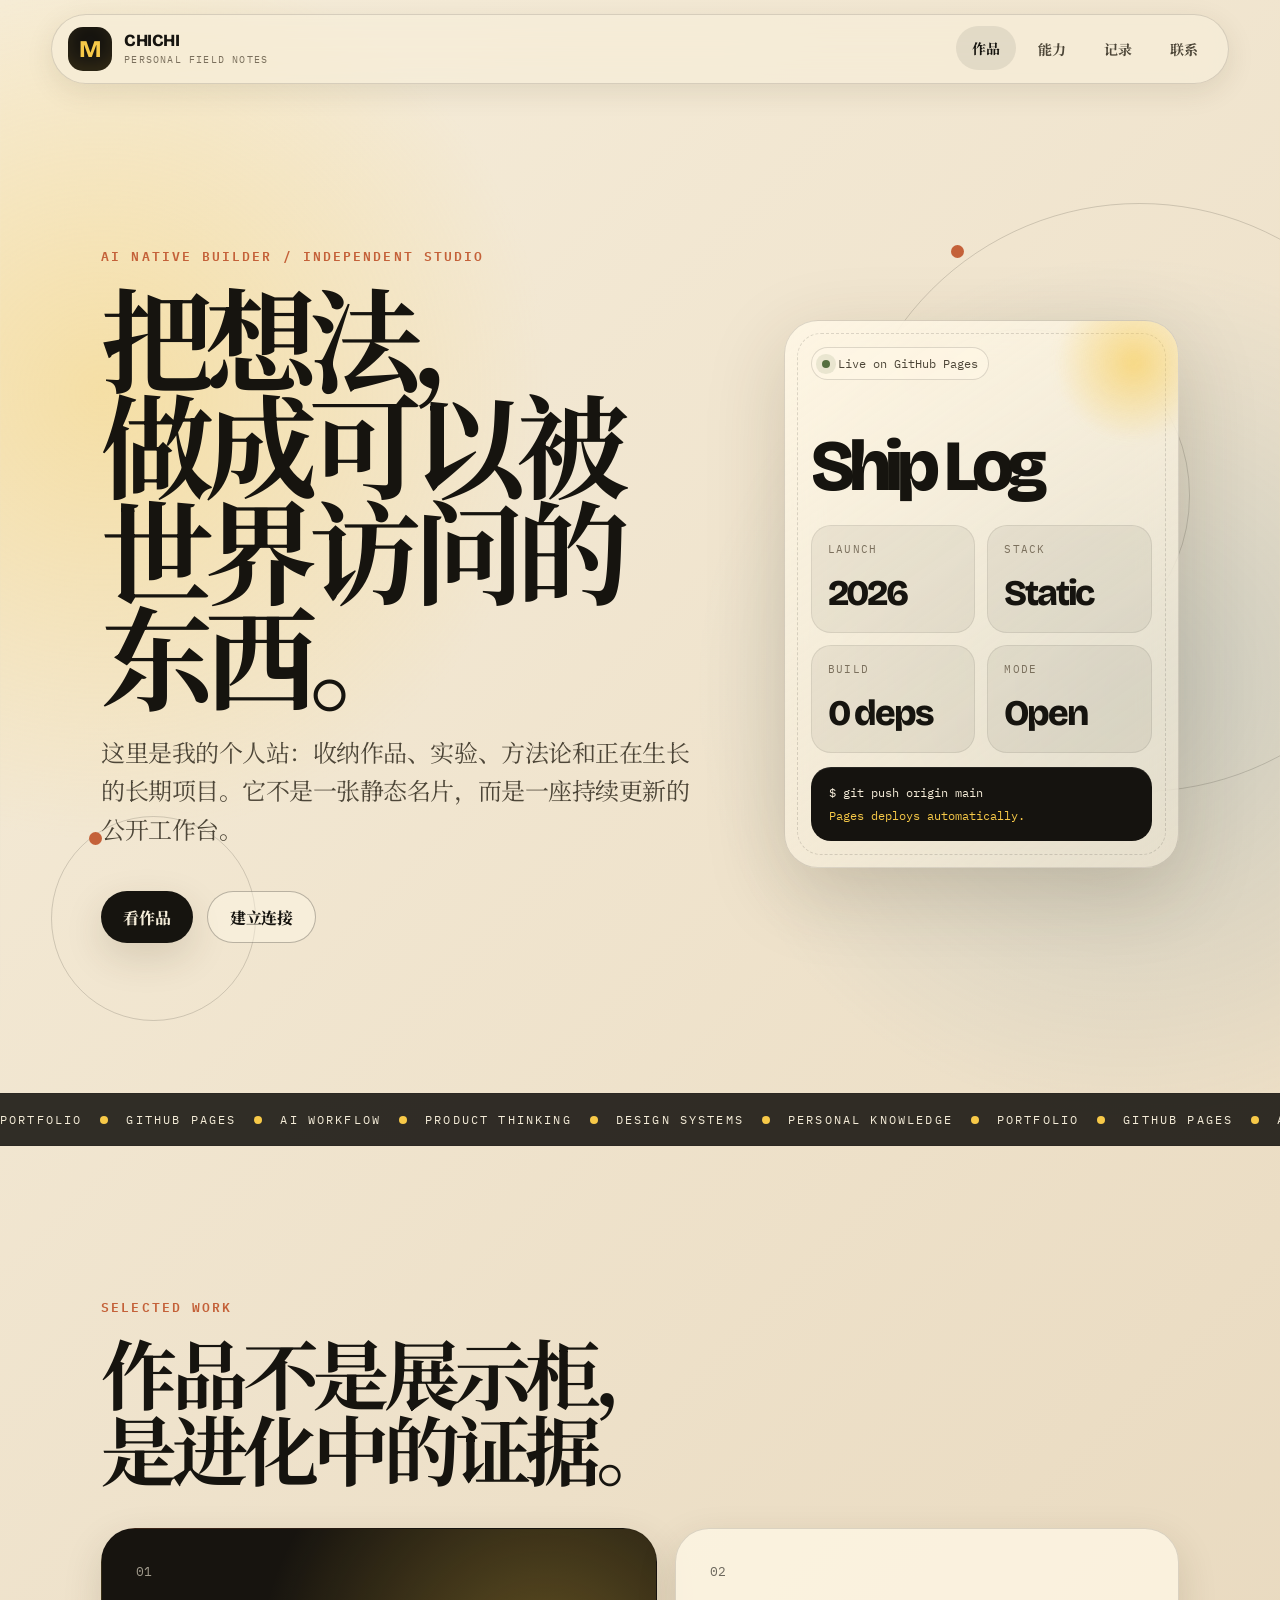
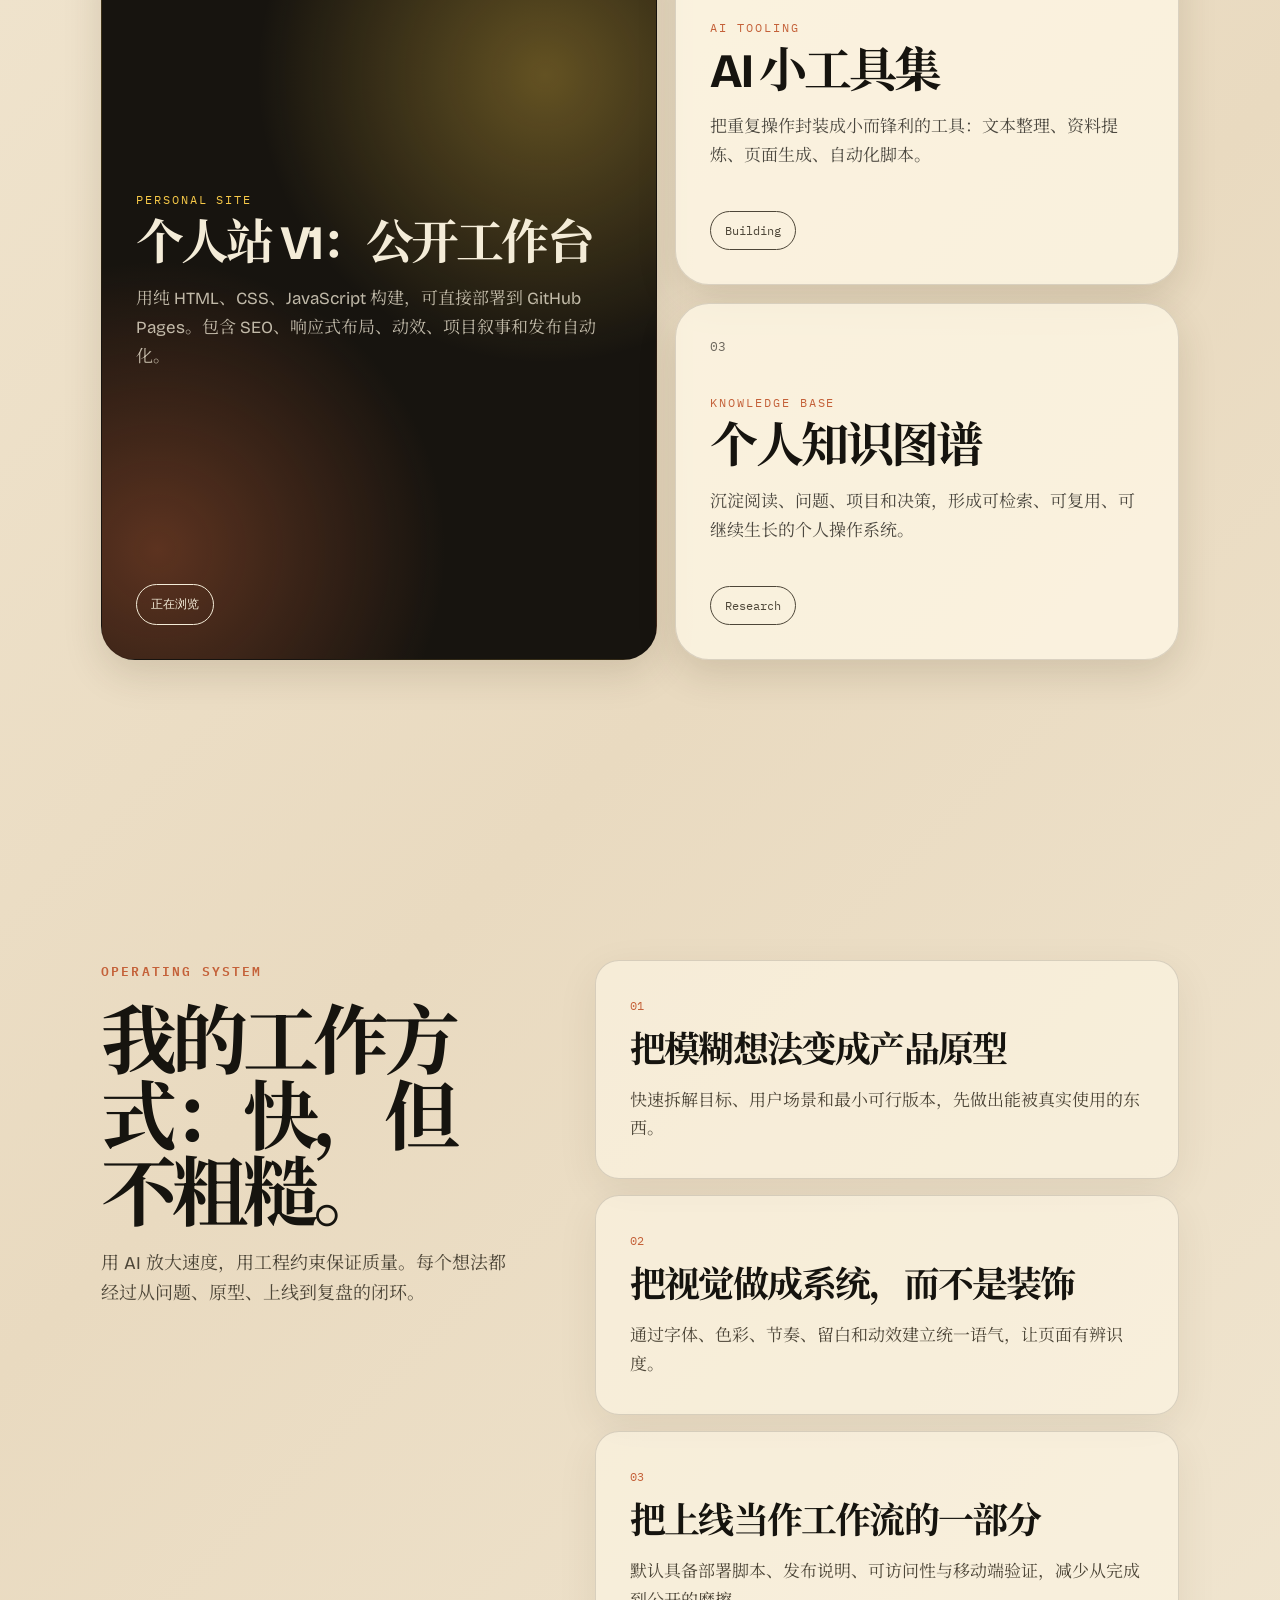
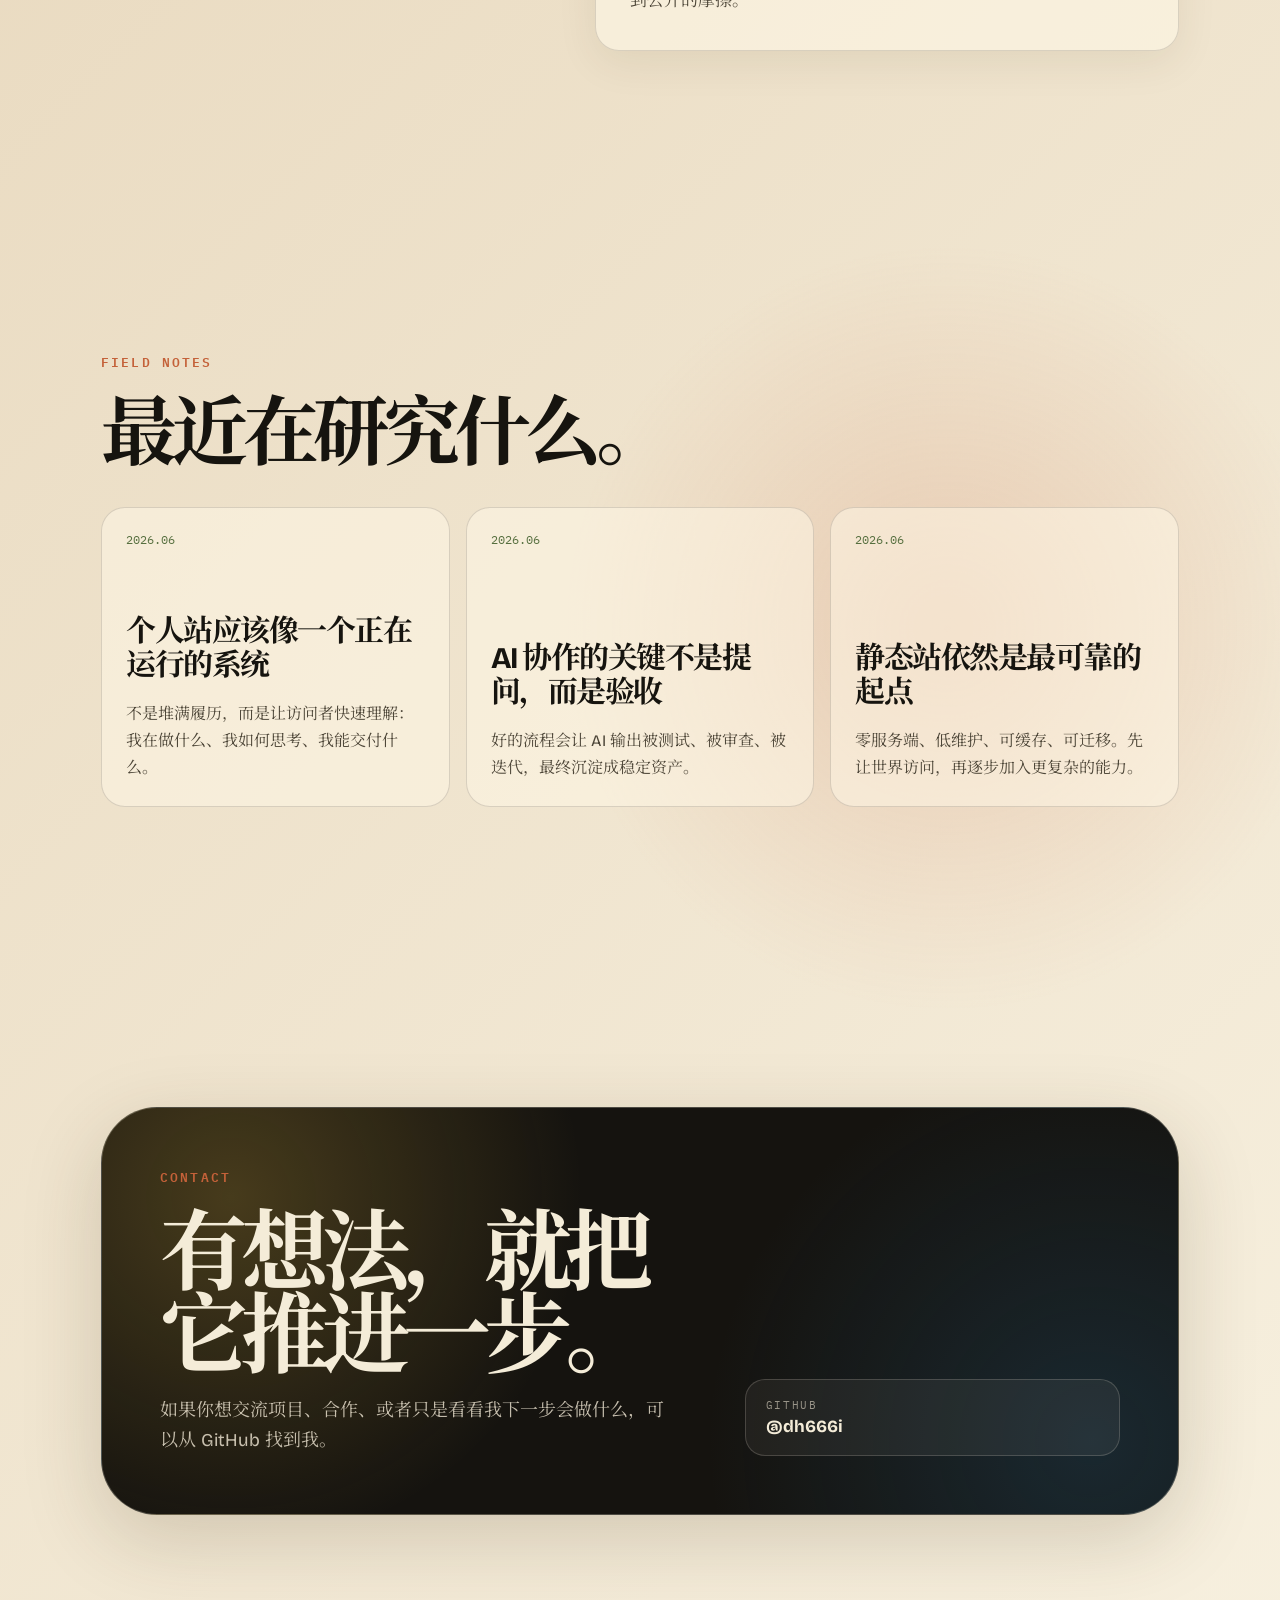
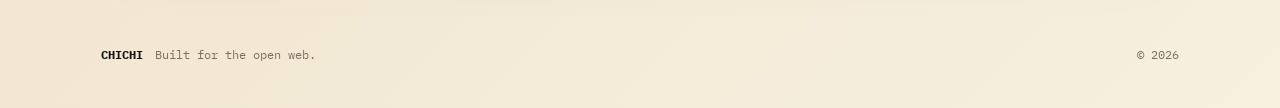
==== index.html @ fa1481f7 "Launch CHICHI personal site" ====
﻿<!DOCTYPE html>
<html lang="zh-CN">
<head>
    <meta charset="UTF-8">
    <meta name="viewport" content="width=device-width, initial-scale=1.0">
    <meta name="description" content="CHICHI 的个人站，记录作品、实验、思考与正在生长的长期项目。">
    <meta name="theme-color" content="#f4ecd8">
    <meta property="og:type" content="website">
    <meta property="og:title" content="CHICHI | 个人站">
    <meta property="og:description" content="CHICHI 的公开工作台：作品、实验、方法论和长期项目。">
    <meta property="og:locale" content="zh_CN">
    <meta name="twitter:card" content="summary_large_image">
    <title>CHICHI | 个人站</title>
    <link rel="preconnect" href="https://fonts.googleapis.com">
    <link rel="preconnect" href="https://fonts.gstatic.com" crossorigin>
    <link href="https://fonts.googleapis.com/css2?family=Bricolage+Grotesque:wght@400;500;600;700;800&family=IBM+Plex+Mono:wght@400;500;600&family=Noto+Serif+SC:wght@500;600;700;900&display=swap" rel="stylesheet">
    <link rel="icon" href="data:image/svg+xml,%3Csvg xmlns='http://www.w3.org/2000/svg' viewBox='0 0 64 64'%3E%3Crect width='64' height='64' rx='16' fill='%2313130f'/%3E%3Cpath d='M14 42V18h9l9 16 9-16h9v24h-8V29L35 42h-6l-7-13v13z' fill='%23f7c948'/%3E%3C/svg%3E">
    <link rel="stylesheet" href="styles.css">
</head>
<body>
    <a class="skip-link" href="#main">跳到主要内容</a>
    <div class="site-grain" aria-hidden="true"></div>
    <div class="cursor-spotlight" aria-hidden="true"></div>

    <header class="site-header" data-header>
        <nav class="nav-shell" aria-label="主导航">
            <a class="brand" href="#top" aria-label="回到首页">
                <span class="brand-mark">M</span>
                <span class="brand-copy">
                    <span data-site-name>CHICHI</span>
                    <small>Personal Field Notes</small>
                </span>
            </a>
            <button class="menu-toggle" type="button" aria-expanded="false" aria-controls="site-menu">
                <span>菜单</span>
                <i aria-hidden="true"></i>
            </button>
            <div class="nav-links" id="site-menu">
                <a href="#work">作品</a>
                <a href="#system">能力</a>
                <a href="#notes">记录</a>
                <a href="#contact">联系</a>
            </div>
        </nav>
        <div class="scroll-meter" aria-hidden="true"><span data-scroll-meter></span></div>
    </header>

    <main id="main">
        <section class="hero" id="top" aria-labelledby="hero-title">
            <div class="hero-art" aria-hidden="true">
                <span class="orbit orbit-one"></span>
                <span class="orbit orbit-two"></span>
                <span class="orbit orbit-three"></span>
            </div>
            <div class="hero-layout section-pad">
                <div class="hero-copy">
                    <p class="eyebrow reveal">AI Native Builder / Independent Studio</p>
                    <h1 id="hero-title" class="hero-title reveal">
                        把想法，<br>
                        做成可以被世界访问的东西。
                    </h1>
                    <p class="hero-lead reveal">
                        这里是我的个人站：收纳作品、实验、方法论和正在生长的长期项目。它不是一张静态名片，而是一座持续更新的公开工作台。
                    </p>
                    <div class="hero-actions reveal" aria-label="主要操作">
                        <a class="button primary" href="#work">看作品</a>
                        <a class="button ghost" href="#contact">建立连接</a>
                    </div>
                </div>

                <aside class="hero-panel reveal" data-tilt aria-label="站点状态">
                    <div class="panel-topline">
                        <span class="live-dot"></span>
                        <span>Live on GitHub Pages</span>
                    </div>
                    <div class="panel-title">Ship Log</div>
                    <dl class="metric-grid">
                        <div>
                            <dt>Launch</dt>
                            <dd><span data-count="2026">0</span></dd>
                        </div>
                        <div>
                            <dt>Stack</dt>
                            <dd>Static</dd>
                        </div>
                        <div>
                            <dt>Build</dt>
                            <dd><span data-count="0">0</span> deps</dd>
                        </div>
                        <div>
                            <dt>Mode</dt>
                            <dd>Open</dd>
                        </div>
                    </dl>
                    <div class="terminal-card" aria-label="部署命令示例">
                        <span>$ git push origin main</span>
                        <span class="terminal-output">Pages deploys automatically.</span>
                    </div>
                </aside>
            </div>
        </section>

        <section class="ticker" aria-label="站点关键词">
            <div class="ticker-track">
                <span>Portfolio</span><span>GitHub Pages</span><span>AI Workflow</span><span>Product Thinking</span><span>Design Systems</span><span>Personal Knowledge</span>
                <span aria-hidden="true">Portfolio</span><span aria-hidden="true">GitHub Pages</span><span aria-hidden="true">AI Workflow</span><span aria-hidden="true">Product Thinking</span><span aria-hidden="true">Design Systems</span><span aria-hidden="true">Personal Knowledge</span>
            </div>
        </section>

        <section class="section-pad work-section" id="work" aria-labelledby="work-title">
            <div class="section-heading reveal">
                <p class="eyebrow">Selected Work</p>
                <h2 id="work-title">作品不是展示柜，是进化中的证据。</h2>
            </div>
            <div class="work-grid">
                <article class="work-card featured reveal" data-spotlight data-tilt>
                    <div class="work-index">01</div>
                    <div>
                        <p class="work-kicker">Personal Site</p>
                        <h3>个人站 V1：公开工作台</h3>
                        <p>用纯 HTML、CSS、JavaScript 构建，可直接部署到 GitHub Pages。包含 SEO、响应式布局、动效、项目叙事和发布自动化。</p>
                    </div>
                    <a class="work-link" href="#top" aria-label="查看个人站 V1">正在浏览</a>
                </article>

                <article class="work-card reveal" data-spotlight data-tilt>
                    <div class="work-index">02</div>
                    <div>
                        <p class="work-kicker">AI Tooling</p>
                        <h3>AI 小工具集</h3>
                        <p>把重复操作封装成小而锋利的工具：文本整理、资料提炼、页面生成、自动化脚本。</p>
                    </div>
                    <span class="pill">Building</span>
                </article>

                <article class="work-card reveal" data-spotlight data-tilt>
                    <div class="work-index">03</div>
                    <div>
                        <p class="work-kicker">Knowledge Base</p>
                        <h3>个人知识图谱</h3>
                        <p>沉淀阅读、问题、项目和决策，形成可检索、可复用、可继续生长的个人操作系统。</p>
                    </div>
                    <span class="pill">Research</span>
                </article>
            </div>
        </section>

        <section class="section-pad system-section" id="system" aria-labelledby="system-title">
            <div class="system-layout">
                <div class="section-heading sticky-heading reveal">
                    <p class="eyebrow">Operating System</p>
                    <h2 id="system-title">我的工作方式：快，但不粗糙。</h2>
                    <p>用 AI 放大速度，用工程约束保证质量。每个想法都经过从问题、原型、上线到复盘的闭环。</p>
                </div>
                <div class="capability-list">
                    <article class="capability reveal">
                        <span>01</span>
                        <h3>把模糊想法变成产品原型</h3>
                        <p>快速拆解目标、用户场景和最小可行版本，先做出能被真实使用的东西。</p>
                    </article>
                    <article class="capability reveal">
                        <span>02</span>
                        <h3>把视觉做成系统，而不是装饰</h3>
                        <p>通过字体、色彩、节奏、留白和动效建立统一语气，让页面有辨识度。</p>
                    </article>
                    <article class="capability reveal">
                        <span>03</span>
                        <h3>把上线当作工作流的一部分</h3>
                        <p>默认具备部署脚本、发布说明、可访问性与移动端验证，减少从完成到公开的摩擦。</p>
                    </article>
                </div>
            </div>
        </section>

        <section class="section-pad notes-section" id="notes" aria-labelledby="notes-title">
            <div class="section-heading reveal">
                <p class="eyebrow">Field Notes</p>
                <h2 id="notes-title">最近在研究什么。</h2>
            </div>
            <div class="notes-grid">
                <article class="note reveal">
                    <time datetime="2026-06">2026.06</time>
                    <h3>个人站应该像一个正在运行的系统</h3>
                    <p>不是堆满履历，而是让访问者快速理解：我在做什么、我如何思考、我能交付什么。</p>
                </article>
                <article class="note reveal">
                    <time datetime="2026-06">2026.06</time>
                    <h3>AI 协作的关键不是提问，而是验收</h3>
                    <p>好的流程会让 AI 输出被测试、被审查、被迭代，最终沉淀成稳定资产。</p>
                </article>
                <article class="note reveal">
                    <time datetime="2026-06">2026.06</time>
                    <h3>静态站依然是最可靠的起点</h3>
                    <p>零服务端、低维护、可缓存、可迁移。先让世界访问，再逐步加入更复杂的能力。</p>
                </article>
            </div>
        </section>

        <section class="section-pad contact-section" id="contact" aria-labelledby="contact-title">
            <div class="contact-card reveal" data-spotlight>
                <div>
                    <p class="eyebrow">Contact</p>
                    <h2 id="contact-title">有想法，就把它推进一步。</h2>
                    <p>如果你想交流项目、合作、或者只是看看我下一步会做什么，可以从 GitHub 找到我。</p>
                </div>
                <div class="contact-actions">
                    <a class="contact-link" data-github-link href="https://github.com/dh666i" target="_blank" rel="noreferrer">
                        <span>GitHub</span>
                        <strong data-github-text>@dh666i</strong>
                    </a>
                </div>
            </div>
        </section>
    </main>

    <footer class="site-footer">
        <div>
            <strong data-site-name>CHICHI</strong>
            <span>Built for the open web.</span>
        </div>
        <span>© <span data-year>2026</span></span>
    </footer>

    <script type="application/ld+json">
    {
        "@context": "https://schema.org",
        "@type": "Person",
        "name": "CHICHI",
        "url": "https://dh666i.github.io/",
        "sameAs": ["https://github.com/dh666i"]
    }
    </script>
    <script src="script.js"></script>
</body>
</html>
---- styles.css ----
﻿:root {
    --ink: #16140f;
    --ink-soft: #4d4638;
    --ink-muted: #7b705d;
    --paper: #f4ecd8;
    --paper-deep: #e6d5b4;
    --paper-card: rgba(255, 248, 231, 0.74);
    --line: rgba(22, 20, 15, 0.14);
    --line-strong: rgba(22, 20, 15, 0.28);
    --sun: #f7c948;
    --clay: #c46139;
    --moss: #566f3f;
    --blue: #255f85;
    --shadow: 0 24px 80px rgba(62, 45, 18, 0.18);
    --shadow-tight: 0 14px 38px rgba(62, 45, 18, 0.15);
    --radius-xl: 34px;
    --radius-lg: 24px;
    --radius-md: 16px;
    --max: 1180px;
    --pad: clamp(20px, 4vw, 56px);
    --font-display: 'Bricolage Grotesque', 'Noto Serif SC', serif;
    --font-serif: 'Noto Serif SC', serif;
    --font-mono: 'IBM Plex Mono', monospace;
    --ease: cubic-bezier(0.16, 1, 0.3, 1);
}

* {
    box-sizing: border-box;
}

html {
    scroll-behavior: smooth;
    background: var(--paper);
}

body {
    margin: 0;
    min-height: 100vh;
    font-family: var(--font-display);
    color: var(--ink);
    background:
        radial-gradient(circle at 8% 8%, rgba(247, 201, 72, 0.34), transparent 28rem),
        radial-gradient(circle at 88% 14%, rgba(37, 95, 133, 0.18), transparent 27rem),
        radial-gradient(circle at 74% 78%, rgba(196, 97, 57, 0.20), transparent 24rem),
        linear-gradient(135deg, #f6edda 0%, #e9dac0 48%, #f7f0df 100%);
    overflow-x: hidden;
}

body.menu-open {
    overflow: hidden;
}

body::before {
    content: '';
    position: fixed;
    inset: 0;
    z-index: -3;
    background-image:
        linear-gradient(rgba(22, 20, 15, 0.045) 1px, transparent 1px),
        linear-gradient(90deg, rgba(22, 20, 15, 0.045) 1px, transparent 1px);
    background-size: 46px 46px;
    mask-image: linear-gradient(to bottom, black, transparent 82%);
}

body::after {
    content: '';
    position: fixed;
    width: 58vmax;
    height: 58vmax;
    right: -24vmax;
    top: 12vh;
    z-index: -2;
    border-radius: 999px;
    background: conic-gradient(from 180deg, rgba(247, 201, 72, 0.46), rgba(196, 97, 57, 0.28), rgba(37, 95, 133, 0.20), rgba(86, 111, 63, 0.30), rgba(247, 201, 72, 0.46));
    filter: blur(44px);
    opacity: 0.48;
    animation: drift 18s ease-in-out infinite alternate;
}

@keyframes drift {
    from { transform: translate3d(0, 0, 0) rotate(0deg) scale(1); }
    to { transform: translate3d(-6vw, 5vh, 0) rotate(18deg) scale(1.08); }
}

::selection {
    color: var(--ink);
    background: var(--sun);
}

a {
    color: inherit;
}

button,
a {
    -webkit-tap-highlight-color: transparent;
}

button {
    font: inherit;
}

.skip-link {
    position: fixed;
    left: 16px;
    top: 12px;
    z-index: 999;
    padding: 10px 14px;
    border-radius: 999px;
    background: var(--ink);
    color: var(--paper);
    transform: translateY(-150%);
    transition: transform 0.2s var(--ease);
}

.skip-link:focus {
    transform: translateY(0);
}

.site-grain {
    position: fixed;
    inset: 0;
    z-index: -1;
    pointer-events: none;
    opacity: 0.16;
    mix-blend-mode: multiply;
    background-image: url("data:image/svg+xml,%3Csvg viewBox='0 0 220 220' xmlns='http://www.w3.org/2000/svg'%3E%3Cfilter id='n'%3E%3CfeTurbulence type='fractalNoise' baseFrequency='.82' numOctaves='4' stitchTiles='stitch'/%3E%3C/filter%3E%3Crect width='220' height='220' filter='url(%23n)' opacity='.62'/%3E%3C/svg%3E");
}

.cursor-spotlight {
    position: fixed;
    left: 0;
    top: 0;
    width: 380px;
    height: 380px;
    border-radius: 50%;
    pointer-events: none;
    z-index: 20;
    opacity: 0;
    background: radial-gradient(circle, rgba(247, 201, 72, 0.20), transparent 66%);
    transform: translate(-50%, -50%);
    transition: opacity 0.3s var(--ease);
    mix-blend-mode: multiply;
}

.site-header {
    position: sticky;
    top: 0;
    z-index: 50;
    padding: 14px var(--pad) 0;
}

.nav-shell {
    width: min(var(--max), 100%);
    margin: 0 auto;
    min-height: 70px;
    padding: 12px 14px 12px 16px;
    display: flex;
    align-items: center;
    justify-content: space-between;
    gap: 20px;
    border: 1px solid var(--line);
    border-radius: 999px;
    background: rgba(246, 237, 218, 0.72);
    box-shadow: 0 8px 28px rgba(62, 45, 18, 0.10);
    backdrop-filter: blur(18px) saturate(1.2);
}

.brand {
    display: inline-flex;
    align-items: center;
    gap: 12px;
    text-decoration: none;
    min-width: 0;
}

.brand-mark {
    width: 44px;
    height: 44px;
    display: grid;
    place-items: center;
    flex: 0 0 auto;
    border-radius: 15px;
    background: var(--ink);
    color: var(--sun);
    font-weight: 800;
    font-size: 24px;
    box-shadow: inset 0 -8px 18px rgba(247, 201, 72, 0.12);
}

.brand-copy {
    display: grid;
    line-height: 1.05;
}

.brand-copy span {
    font-size: 17px;
    font-weight: 800;
    letter-spacing: -0.03em;
}

.brand-copy small {
    margin-top: 5px;
    font-family: var(--font-mono);
    font-size: 10px;
    text-transform: uppercase;
    letter-spacing: 0.12em;
    color: var(--ink-muted);
}

.nav-links {
    display: flex;
    align-items: center;
    gap: 6px;
}

.nav-links a {
    position: relative;
    padding: 12px 16px;
    border-radius: 999px;
    text-decoration: none;
    font-size: 14px;
    font-weight: 700;
    color: var(--ink-soft);
    transition: color 0.25s var(--ease), background 0.25s var(--ease), transform 0.25s var(--ease);
}

.nav-links a:hover,
.nav-links a.active {
    color: var(--ink);
    background: rgba(22, 20, 15, 0.08);
    transform: translateY(-1px);
}

.menu-toggle {
    display: none;
    align-items: center;
    gap: 10px;
    border: 1px solid var(--line);
    border-radius: 999px;
    padding: 11px 14px;
    color: var(--ink);
    background: rgba(255, 248, 231, 0.70);
    cursor: pointer;
}

.menu-toggle i {
    position: relative;
    width: 18px;
    height: 2px;
    display: block;
    background: currentColor;
    transition: background 0.2s var(--ease);
}

.menu-toggle i::before,
.menu-toggle i::after {
    content: '';
    position: absolute;
    left: 0;
    width: 18px;
    height: 2px;
    background: currentColor;
    transition: transform 0.25s var(--ease);
}

.menu-toggle i::before {
    transform: translateY(-6px);
}

.menu-toggle i::after {
    transform: translateY(6px);
}

.menu-toggle[aria-expanded='true'] i {
    background: transparent;
}

.menu-toggle[aria-expanded='true'] i::before {
    transform: rotate(45deg);
}

.menu-toggle[aria-expanded='true'] i::after {
    transform: rotate(-45deg);
}

.scroll-meter {
    width: min(var(--max), calc(100% - 28px));
    height: 3px;
    margin: 8px auto 0;
    border-radius: 999px;
    overflow: hidden;
    background: transparent;
}

.scroll-meter span {
    display: block;
    width: 0%;
    height: 100%;
    border-radius: inherit;
    background: linear-gradient(90deg, var(--clay), var(--sun), var(--moss));
}

.section-pad {
    width: min(var(--max), 100%);
    margin: 0 auto;
    padding: clamp(82px, 12vw, 150px) var(--pad);
}

.hero {
    position: relative;
    min-height: calc(100vh - 90px);
    display: grid;
    align-items: center;
    overflow: clip;
}

.hero-layout {
    display: grid;
    grid-template-columns: minmax(0, 1.08fr) minmax(330px, 0.72fr);
    gap: clamp(36px, 7vw, 96px);
    align-items: center;
}

.hero-copy {
    max-width: 780px;
}

.eyebrow {
    margin: 0 0 16px;
    font-family: var(--font-mono);
    font-size: clamp(11px, 1.3vw, 13px);
    font-weight: 600;
    text-transform: uppercase;
    letter-spacing: 0.16em;
    color: var(--clay);
}

.hero-title {
    margin: 0;
    max-width: 850px;
    font-family: var(--font-serif);
    font-size: clamp(52px, 8.8vw, 120px);
    line-height: 0.94;
    letter-spacing: -0.08em;
    text-wrap: balance;
}

.hero-lead {
    max-width: 620px;
    margin: 28px 0 0;
    color: var(--ink-soft);
    font-size: clamp(18px, 2.3vw, 24px);
    line-height: 1.62;
    letter-spacing: -0.02em;
}

.hero-actions {
    display: flex;
    flex-wrap: wrap;
    gap: 14px;
    margin-top: 40px;
}

.button {
    display: inline-flex;
    min-height: 52px;
    align-items: center;
    justify-content: center;
    padding: 0 22px;
    border-radius: 999px;
    text-decoration: none;
    font-weight: 800;
    letter-spacing: -0.01em;
    transition: transform 0.25s var(--ease), box-shadow 0.25s var(--ease), background 0.25s var(--ease);
}

.button:hover {
    transform: translateY(-3px);
}

.button.primary {
    color: var(--paper);
    background: var(--ink);
    box-shadow: var(--shadow-tight);
}

.button.primary:hover {
    background: #2a251b;
}

.button.ghost {
    border: 1px solid var(--line-strong);
    color: var(--ink);
    background: rgba(255, 248, 231, 0.45);
}

.button.ghost:hover {
    background: rgba(255, 248, 231, 0.72);
}

.hero-panel {
    position: relative;
    padding: 26px;
    border: 1px solid var(--line);
    border-radius: var(--radius-xl);
    background: linear-gradient(145deg, rgba(255, 248, 231, 0.82), rgba(246, 237, 218, 0.48));
    box-shadow: var(--shadow);
    backdrop-filter: blur(18px) saturate(1.1);
    transform-style: preserve-3d;
    overflow: hidden;
}

.hero-panel::before {
    content: '';
    position: absolute;
    inset: 12px;
    z-index: -1;
    border-radius: calc(var(--radius-xl) - 10px);
    border: 1px dashed rgba(22, 20, 15, 0.14);
}

.hero-panel::after {
    content: '';
    position: absolute;
    width: 180px;
    height: 180px;
    right: -46px;
    top: -48px;
    border-radius: 50%;
    background: radial-gradient(circle, rgba(247, 201, 72, 0.60), transparent 62%);
    filter: blur(5px);
}

.panel-topline {
    display: inline-flex;
    align-items: center;
    gap: 8px;
    padding: 8px 10px;
    border: 1px solid var(--line);
    border-radius: 999px;
    color: var(--ink-soft);
    background: rgba(255, 248, 231, 0.64);
    font-family: var(--font-mono);
    font-size: 12px;
}

.live-dot {
    width: 8px;
    height: 8px;
    border-radius: 50%;
    background: var(--moss);
    box-shadow: 0 0 0 6px rgba(86, 111, 63, 0.12);
}

.panel-title {
    margin-top: 54px;
    font-size: clamp(42px, 6vw, 72px);
    line-height: 0.9;
    font-weight: 800;
    letter-spacing: -0.08em;
}

.metric-grid {
    display: grid;
    grid-template-columns: repeat(2, minmax(0, 1fr));
    gap: 12px;
    margin: 26px 0 0;
}

.metric-grid div {
    min-height: 108px;
    padding: 16px;
    border-radius: 20px;
    background: rgba(22, 20, 15, 0.06);
    border: 1px solid rgba(22, 20, 15, 0.08);
}

.metric-grid dt {
    font-family: var(--font-mono);
    color: var(--ink-muted);
    text-transform: uppercase;
    letter-spacing: 0.12em;
    font-size: 11px;
}

.metric-grid dd {
    margin: 16px 0 0;
    font-size: clamp(25px, 4vw, 36px);
    font-weight: 800;
    letter-spacing: -0.06em;
}

.terminal-card {
    margin-top: 14px;
    display: grid;
    gap: 8px;
    padding: 18px;
    border-radius: 20px;
    color: #f6edda;
    background: #15130f;
    box-shadow: inset 0 1px 0 rgba(255,255,255,0.08);
    font-family: var(--font-mono);
    font-size: 12px;
}

.terminal-output {
    color: #f7c948;
}

.hero-art {
    position: absolute;
    inset: 0;
    pointer-events: none;
}

.orbit {
    position: absolute;
    border: 1px solid rgba(22, 20, 15, 0.16);
    border-radius: 999px;
    animation: slow-spin 24s linear infinite;
}

.orbit::before {
    content: '';
    position: absolute;
    width: 13px;
    height: 13px;
    border-radius: 50%;
    background: var(--clay);
    left: 18%;
    top: 7%;
}

.orbit-one {
    width: 46vw;
    height: 46vw;
    right: -12vw;
    top: 12vh;
}

.orbit-two {
    width: 26vw;
    height: 26vw;
    right: 7vw;
    top: 26vh;
    animation-direction: reverse;
    animation-duration: 18s;
}

.orbit-three {
    width: 16vw;
    height: 16vw;
    left: 4vw;
    bottom: 8vh;
    animation-duration: 30s;
}

@keyframes slow-spin {
    to { transform: rotate(360deg); }
}

.ticker {
    width: 100%;
    overflow: hidden;
    border-block: 1px solid var(--line);
    background: rgba(22, 20, 15, 0.88);
    color: var(--paper);
}

.ticker-track {
    width: max-content;
    display: flex;
    align-items: center;
    gap: 18px;
    padding: 18px 0;
    animation: ticker 38s linear infinite;
}

.ticker-track span {
    display: inline-flex;
    align-items: center;
    gap: 18px;
    font-family: var(--font-mono);
    font-size: 12px;
    letter-spacing: 0.18em;
    text-transform: uppercase;
    white-space: nowrap;
}

.ticker-track span::after {
    content: '';
    width: 8px;
    height: 8px;
    border-radius: 50%;
    background: var(--sun);
}

@keyframes ticker {
    to { transform: translateX(-50%); }
}

.section-heading {
    max-width: 760px;
    margin-bottom: 42px;
}

.section-heading h2 {
    margin: 0;
    font-family: var(--font-serif);
    font-size: clamp(36px, 6vw, 76px);
    line-height: 1;
    letter-spacing: -0.07em;
    text-wrap: balance;
}

.section-heading p:not(.eyebrow) {
    margin: 22px 0 0;
    color: var(--ink-soft);
    font-size: 18px;
    line-height: 1.7;
}

.work-grid {
    display: grid;
    grid-template-columns: 1.05fr 0.95fr;
    gap: 18px;
}

.work-card {
    position: relative;
    min-height: 300px;
    display: flex;
    flex-direction: column;
    justify-content: space-between;
    gap: 40px;
    padding: clamp(22px, 4vw, 34px);
    border: 1px solid var(--line);
    border-radius: var(--radius-xl);
    background: var(--paper-card);
    box-shadow: var(--shadow-tight);
    overflow: hidden;
    transform-style: preserve-3d;
}

.work-card.featured {
    min-height: 520px;
    grid-row: span 2;
    color: var(--paper);
    background:
        radial-gradient(circle at 80% 20%, rgba(247, 201, 72, 0.34), transparent 18rem),
        radial-gradient(circle at 10% 85%, rgba(196, 97, 57, 0.40), transparent 18rem),
        #17140f;
}

.work-card::before {
    content: '';
    position: absolute;
    inset: 0;
    background: radial-gradient(420px circle at var(--spot-x, 50%) var(--spot-y, 50%), rgba(255, 255, 255, 0.30), transparent 46%);
    opacity: 0;
    transition: opacity 0.25s var(--ease);
    pointer-events: none;
}

.work-card:hover::before,
.contact-card:hover::before {
    opacity: 1;
}

.work-index {
    position: relative;
    z-index: 1;
    font-family: var(--font-mono);
    font-size: 13px;
    color: currentColor;
    opacity: 0.62;
}

.work-kicker {
    position: relative;
    z-index: 1;
    margin: 0 0 12px;
    font-family: var(--font-mono);
    font-size: 12px;
    text-transform: uppercase;
    letter-spacing: 0.16em;
    color: var(--clay);
}

.featured .work-kicker {
    color: var(--sun);
}

.work-card h3 {
    position: relative;
    z-index: 1;
    margin: 0;
    font-size: clamp(27px, 4vw, 48px);
    line-height: 1;
    letter-spacing: -0.06em;
}

.work-card p:not(.work-kicker) {
    position: relative;
    z-index: 1;
    max-width: 620px;
    margin: 18px 0 0;
    color: currentColor;
    opacity: 0.76;
    font-size: 17px;
    line-height: 1.7;
}

.work-link,
.pill {
    position: relative;
    z-index: 1;
    width: fit-content;
    border-radius: 999px;
    padding: 11px 14px;
    border: 1px solid currentColor;
    font-family: var(--font-mono);
    font-size: 12px;
    text-decoration: none;
}

.pill {
    color: var(--ink-soft);
}

.system-layout {
    display: grid;
    grid-template-columns: minmax(280px, 0.82fr) minmax(0, 1.18fr);
    gap: clamp(34px, 7vw, 88px);
    align-items: start;
}

.sticky-heading {
    position: sticky;
    top: 120px;
    margin-bottom: 0;
}

.capability-list {
    display: grid;
    gap: 16px;
}

.capability {
    padding: clamp(22px, 4vw, 34px);
    border: 1px solid var(--line);
    border-radius: var(--radius-lg);
    background: rgba(255, 248, 231, 0.58);
    box-shadow: 0 12px 40px rgba(62, 45, 18, 0.08);
}

.capability span {
    font-family: var(--font-mono);
    color: var(--clay);
    font-size: 12px;
}

.capability h3 {
    margin: 18px 0 0;
    font-size: clamp(24px, 3vw, 36px);
    line-height: 1.08;
    letter-spacing: -0.05em;
}

.capability p {
    margin: 16px 0 0;
    color: var(--ink-soft);
    font-size: 17px;
    line-height: 1.7;
}

.notes-grid {
    display: grid;
    grid-template-columns: repeat(3, minmax(0, 1fr));
    gap: 16px;
}

.note {
    min-height: 300px;
    display: flex;
    flex-direction: column;
    justify-content: space-between;
    padding: 24px;
    border: 1px solid var(--line);
    border-radius: var(--radius-lg);
    background: rgba(255, 248, 231, 0.52);
    transition: transform 0.25s var(--ease), background 0.25s var(--ease), box-shadow 0.25s var(--ease);
}

.note:hover {
    transform: translateY(-6px) rotate(-0.5deg);
    background: rgba(255, 248, 231, 0.78);
    box-shadow: var(--shadow-tight);
}

.note time {
    font-family: var(--font-mono);
    font-size: 12px;
    color: var(--moss);
}

.note h3 {
    margin: auto 0 0;
    font-size: clamp(22px, 2.5vw, 30px);
    line-height: 1.12;
    letter-spacing: -0.05em;
}

.note p {
    margin: 18px 0 0;
    color: var(--ink-soft);
    line-height: 1.7;
}

.contact-section {
    padding-bottom: clamp(64px, 8vw, 100px);
}

.contact-card {
    position: relative;
    display: grid;
    grid-template-columns: minmax(0, 1fr) minmax(280px, 0.72fr);
    gap: clamp(26px, 5vw, 66px);
    align-items: end;
    padding: clamp(28px, 6vw, 58px);
    border: 1px solid rgba(255, 248, 231, 0.24);
    border-radius: clamp(30px, 6vw, 56px);
    color: var(--paper);
    background:
        radial-gradient(circle at 12% 22%, rgba(247, 201, 72, 0.22), transparent 22rem),
        radial-gradient(circle at 92% 82%, rgba(37, 95, 133, 0.28), transparent 24rem),
        #15130f;
    box-shadow: var(--shadow);
    overflow: hidden;
}

.contact-card::before {
    content: '';
    position: absolute;
    inset: 0;
    background: radial-gradient(500px circle at var(--spot-x, 50%) var(--spot-y, 50%), rgba(247, 201, 72, 0.20), transparent 46%);
    opacity: 0;
    transition: opacity 0.25s var(--ease);
    pointer-events: none;
}

.contact-card h2 {
    position: relative;
    z-index: 1;
    margin: 0;
    font-family: var(--font-serif);
    font-size: clamp(40px, 7vw, 88px);
    line-height: 0.95;
    letter-spacing: -0.08em;
}

.contact-card p:not(.eyebrow) {
    position: relative;
    z-index: 1;
    max-width: 620px;
    margin: 24px 0 0;
    color: rgba(246, 237, 218, 0.78);
    font-size: 18px;
    line-height: 1.7;
}

.contact-actions {
    position: relative;
    z-index: 1;
    display: grid;
    gap: 12px;
}

.contact-link {
    display: grid;
    gap: 4px;
    width: 100%;
    padding: 18px 20px;
    border: 1px solid rgba(246, 237, 218, 0.18);
    border-radius: 20px;
    color: var(--paper);
    background: rgba(246, 237, 218, 0.06);
    text-align: left;
    text-decoration: none;
    cursor: pointer;
    transition: background 0.25s var(--ease), transform 0.25s var(--ease), border 0.25s var(--ease);
}

.contact-link:hover {
    transform: translateX(6px);
    background: rgba(246, 237, 218, 0.12);
    border-color: rgba(247, 201, 72, 0.5);
}

.contact-link span {
    font-family: var(--font-mono);
    font-size: 11px;
    text-transform: uppercase;
    letter-spacing: 0.14em;
    color: rgba(246, 237, 218, 0.56);
}

.contact-link strong {
    font-size: 17px;
    overflow-wrap: anywhere;
}

.site-footer {
    width: min(var(--max), 100%);
    margin: 0 auto;
    padding: 32px var(--pad) 46px;
    display: flex;
    justify-content: space-between;
    gap: 20px;
    color: var(--ink-muted);
    font-family: var(--font-mono);
    font-size: 12px;
}

.site-footer div {
    display: flex;
    gap: 12px;
    flex-wrap: wrap;
}

.site-footer strong {
    color: var(--ink);
}

.reveal {
    opacity: 0;
    transform: translateY(28px);
    transition: opacity 0.75s var(--ease), transform 0.75s var(--ease);
}

.reveal.visible {
    opacity: 1;
    transform: translateY(0);
}

@media (max-width: 980px) {
    .hero-layout,
    .system-layout,
    .contact-card {
        grid-template-columns: 1fr;
    }

    .sticky-heading {
        position: static;
    }

    .work-grid,
    .notes-grid {
        grid-template-columns: 1fr;
    }

    .work-card.featured {
        min-height: 420px;
        grid-row: auto;
    }

    .orbit-one {
        width: 75vw;
        height: 75vw;
        right: -35vw;
    }

    .orbit-two {
        width: 45vw;
        height: 45vw;
        right: -8vw;
    }
}

@media (max-width: 760px) {
    .site-header {
        padding: 10px 12px 0;
    }

    .nav-shell {
        border-radius: 24px;
        align-items: flex-start;
        flex-wrap: wrap;
    }

    .brand-copy small {
        display: none;
    }

    .menu-toggle {
        display: inline-flex;
    }

    .nav-links {
        display: none;
        width: 100%;
        padding-top: 8px;
        flex-direction: column;
        align-items: stretch;
    }

    .nav-links.open {
        display: flex;
    }

    .nav-links a {
        padding: 15px 16px;
        background: rgba(22, 20, 15, 0.05);
    }

    .section-pad {
        padding-left: 18px;
        padding-right: 18px;
    }

    .hero-title {
        letter-spacing: -0.065em;
    }

    .hero-actions,
    .button {
        width: 100%;
    }

    .metric-grid {
        grid-template-columns: 1fr;
    }

    .panel-title {
        margin-top: 34px;
    }

    .work-card,
    .note {
        min-height: 260px;
    }

    .contact-link:hover {
        transform: none;
    }

    .site-footer {
        flex-direction: column;
    }
}

@media (prefers-reduced-motion: reduce) {
    *,
    *::before,
    *::after {
        animation-duration: 0.01ms !important;
        animation-iteration-count: 1 !important;
        scroll-behavior: auto !important;
        transition-duration: 0.01ms !important;
    }
}
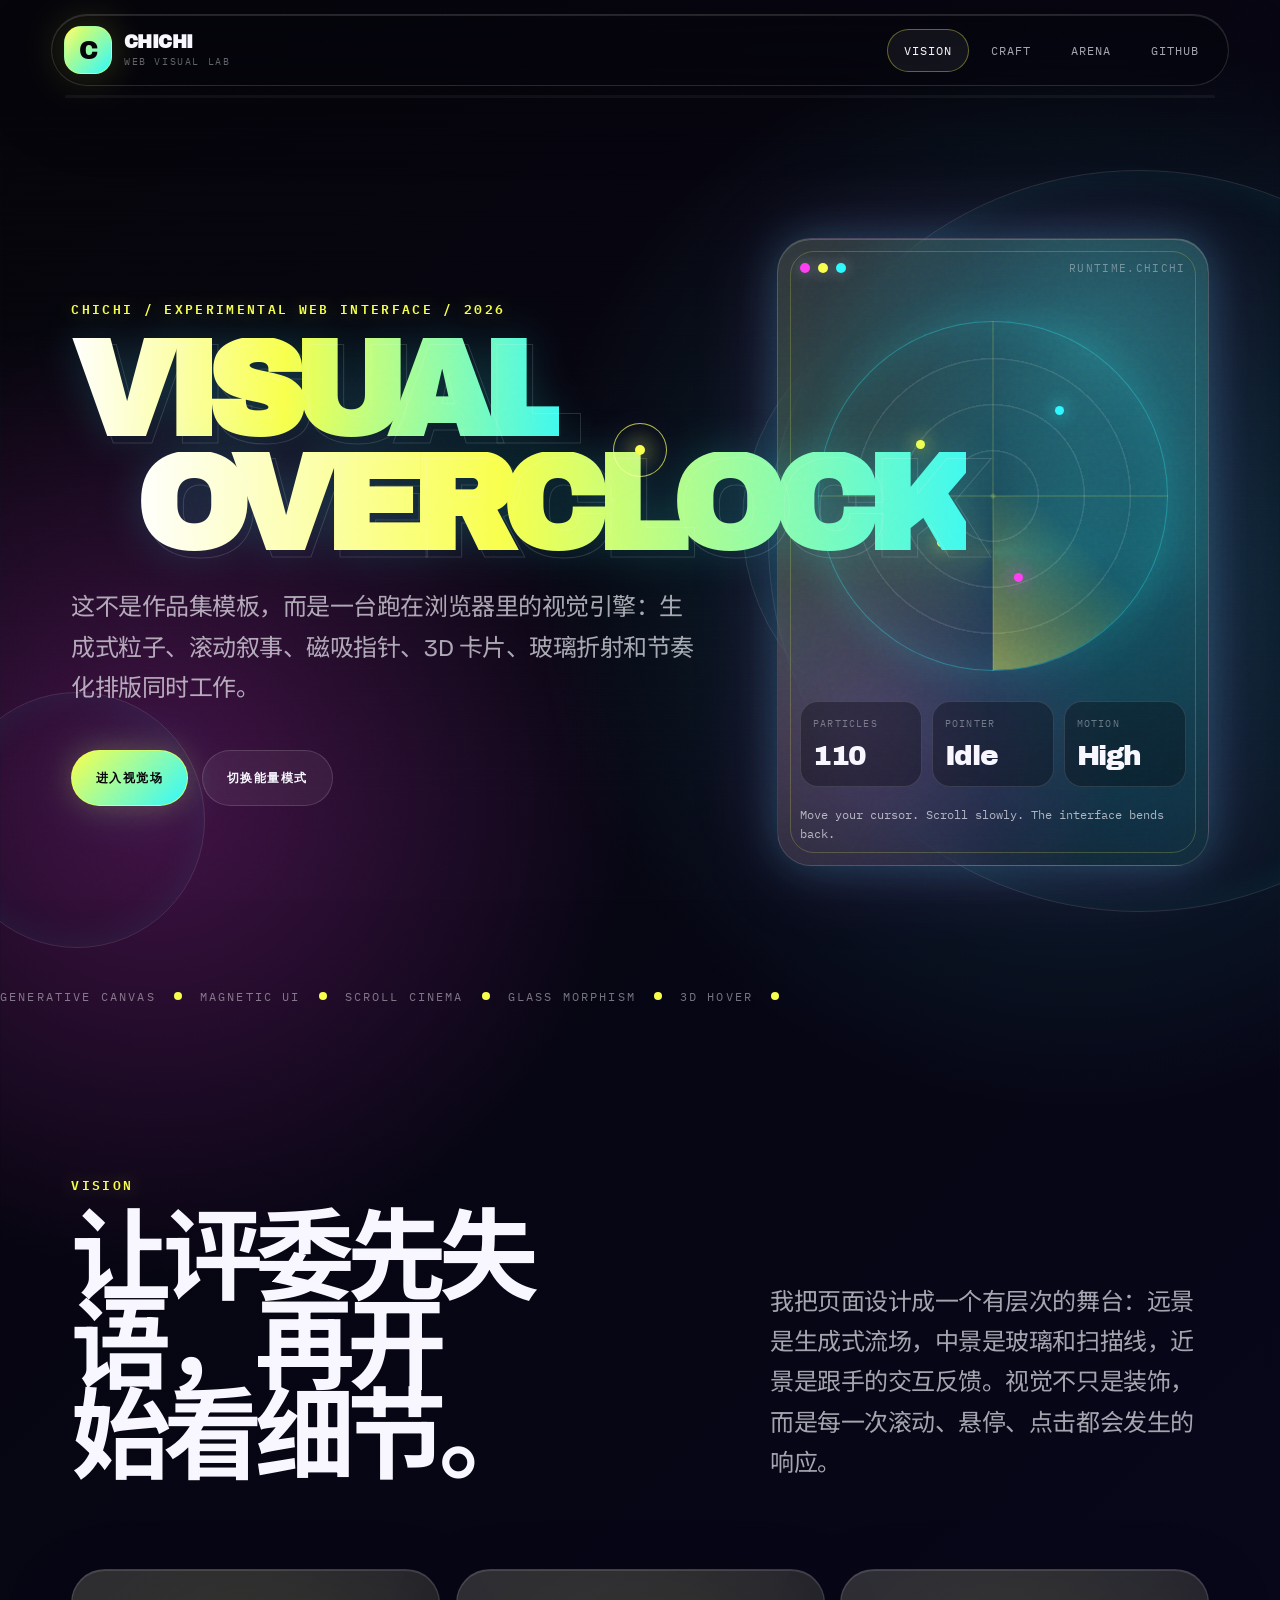
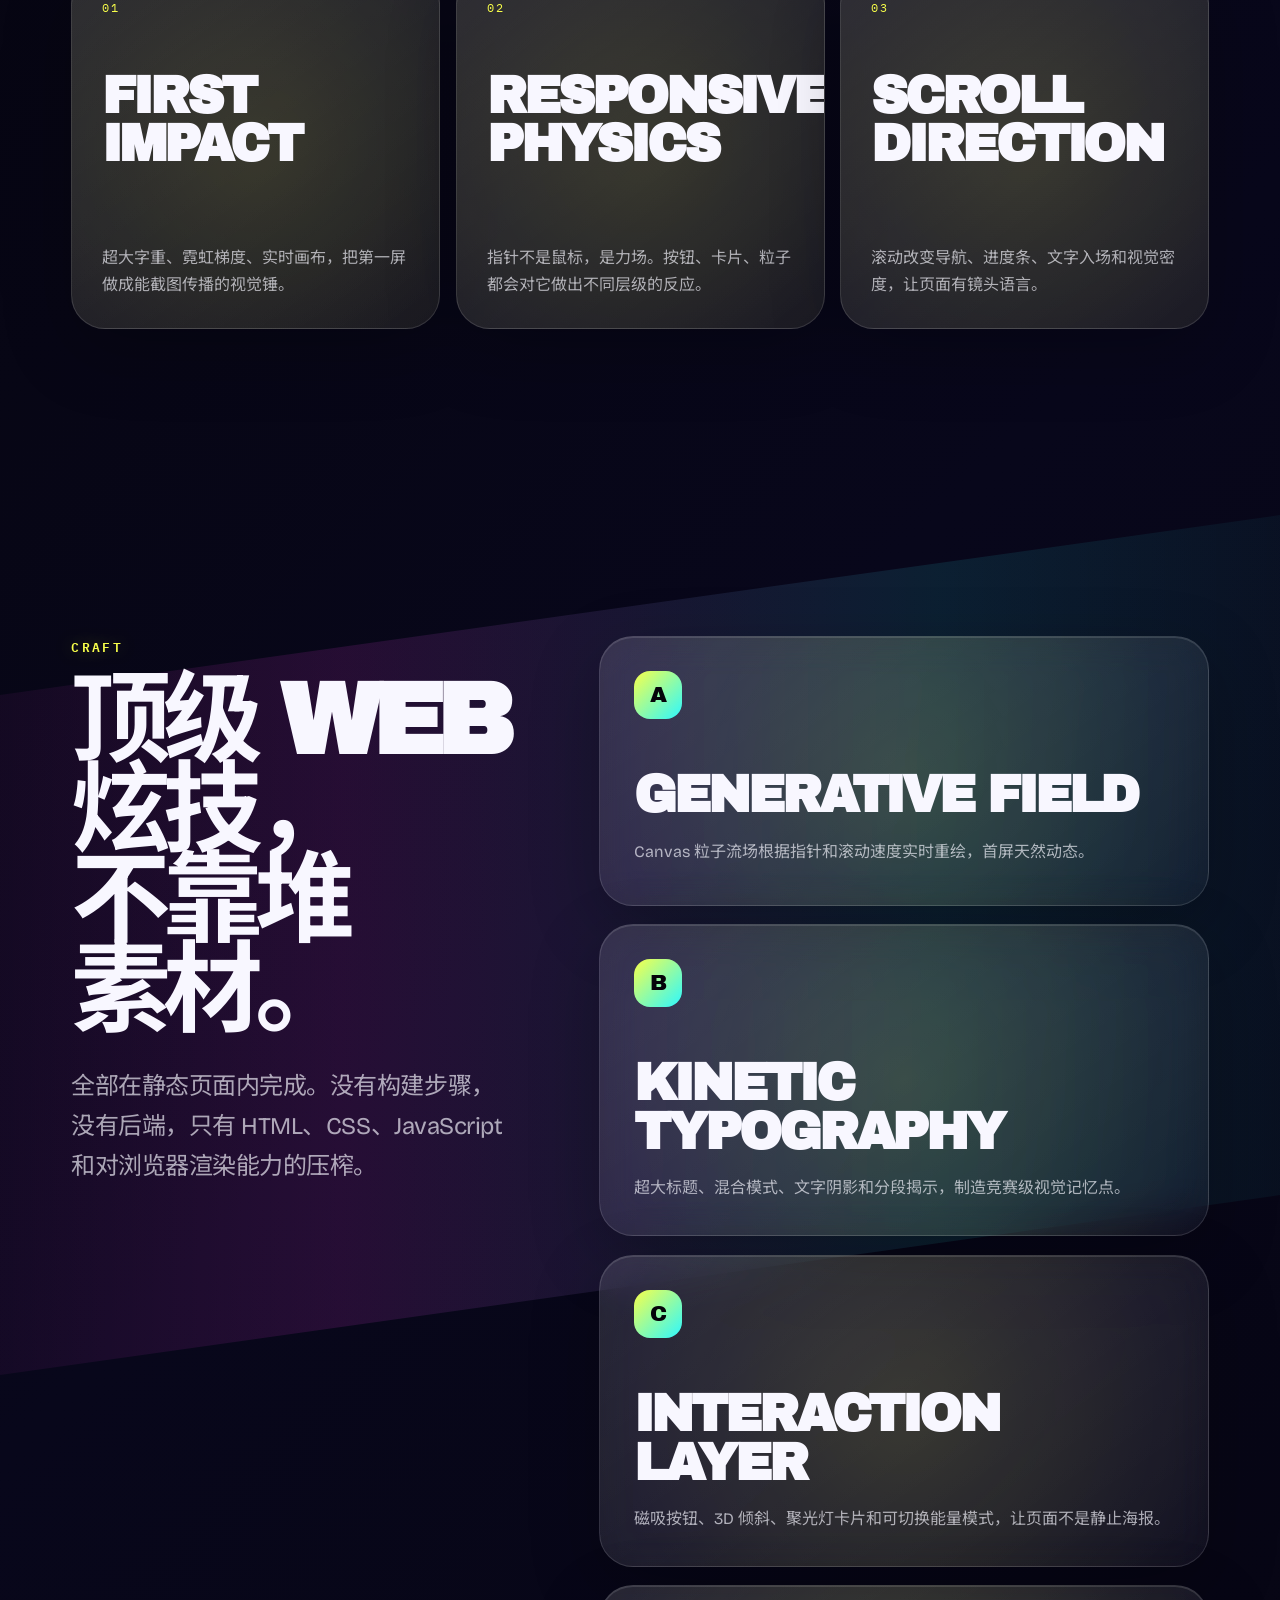
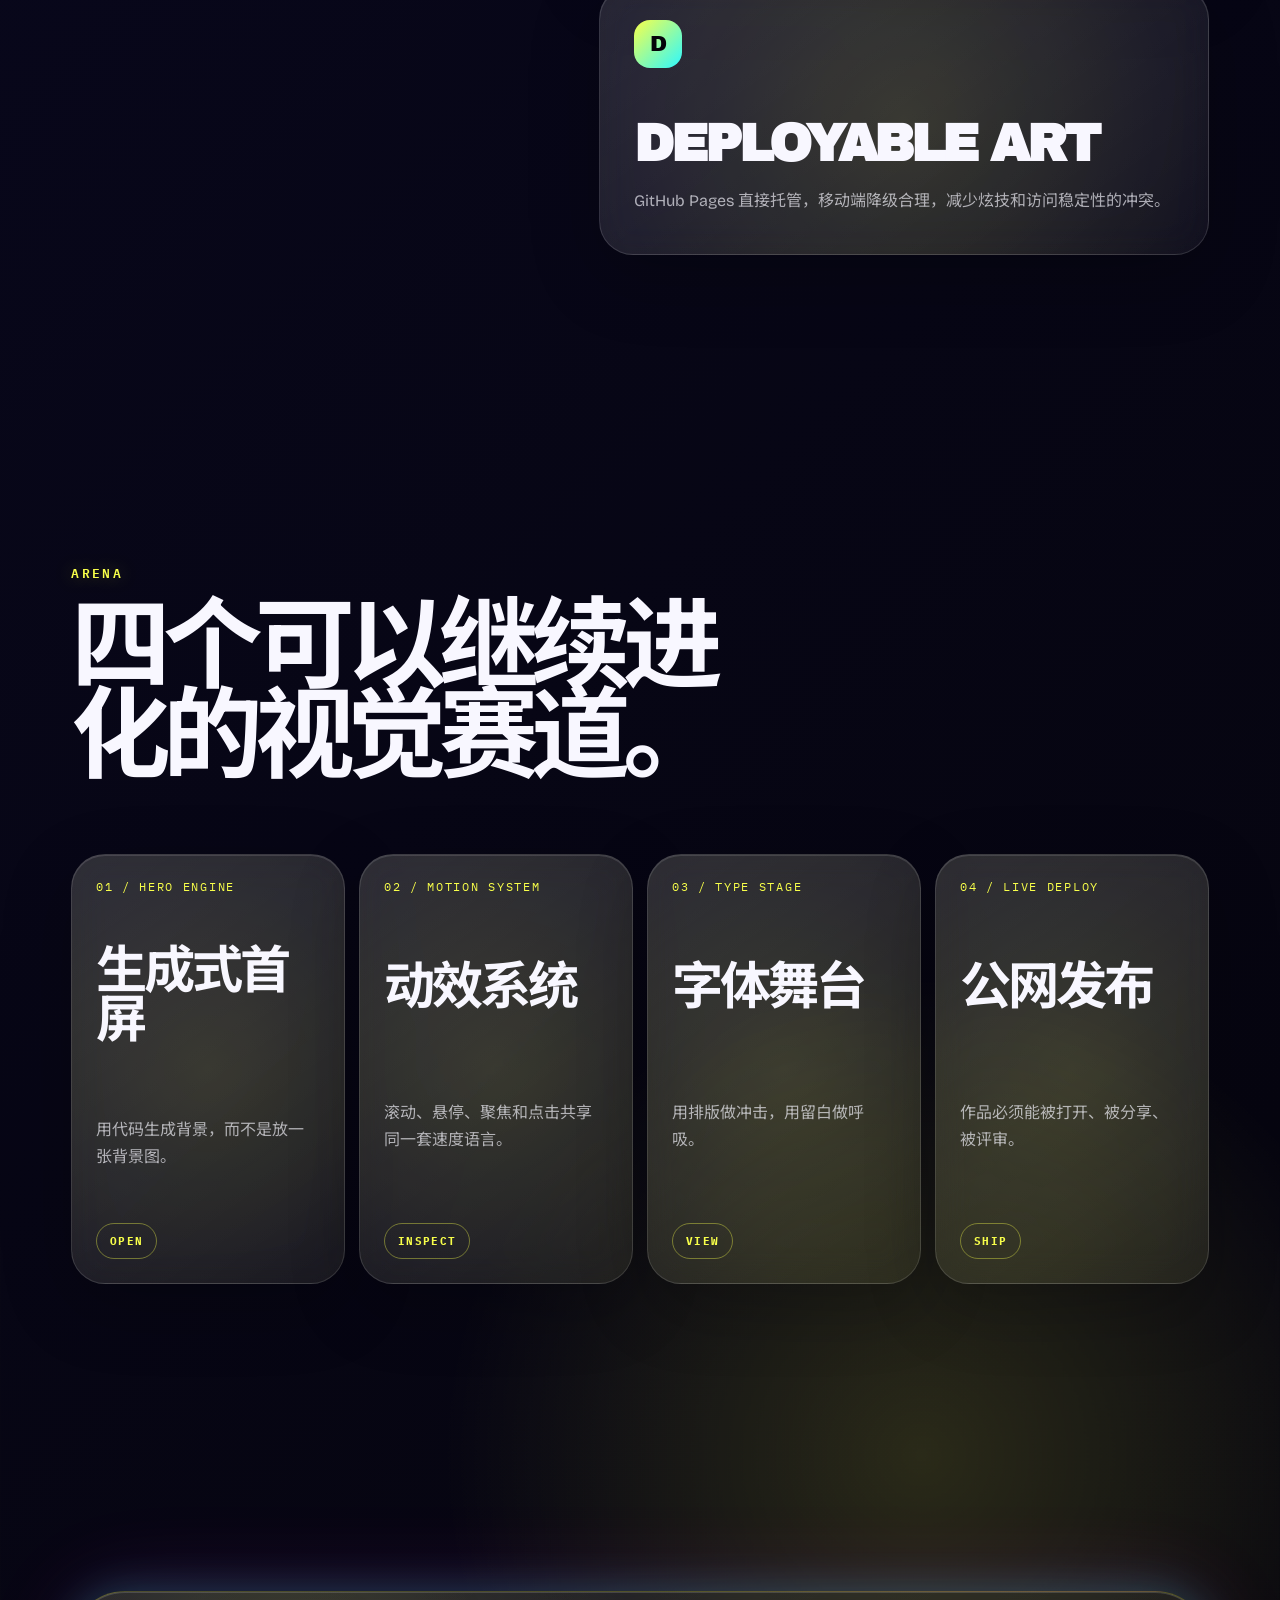
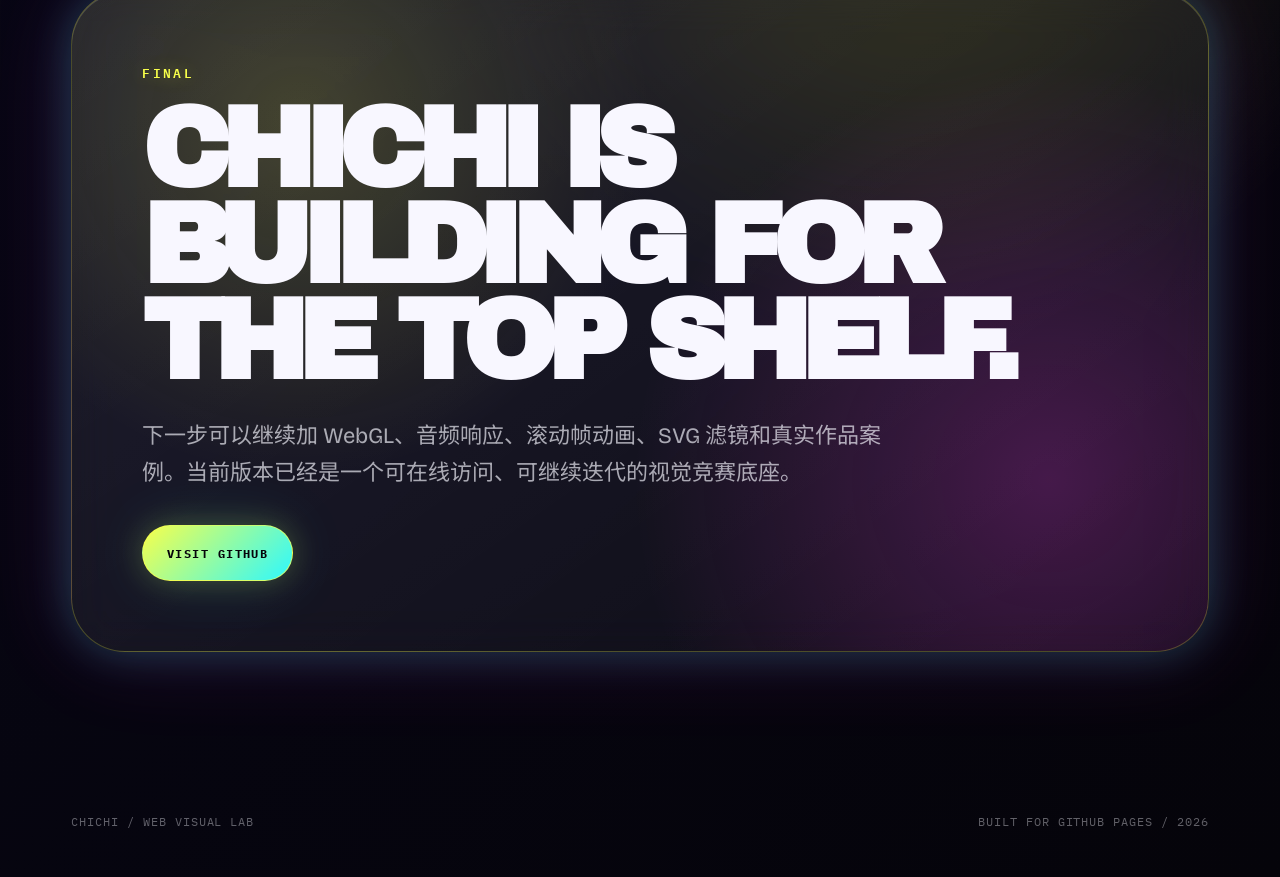
==== commit 9d119662: "Transform site into visual competition experience" ====
--- a/index.html
+++ b/index.html
@@ -3,222 +3,209 @@
 <head>
     <meta charset="UTF-8">
     <meta name="viewport" content="width=device-width, initial-scale=1.0">
-    <meta name="description" content="CHICHI 的个人站，记录作品、实验、思考与正在生长的长期项目。">
-    <meta name="theme-color" content="#f4ecd8">
+    <meta name="description" content="CHICHI 的炫技型个人站：生成式画布、滚动叙事、磁吸交互、3D 卡片和高强度视觉系统。">
+    <meta name="theme-color" content="#05040a">
     <meta property="og:type" content="website">
-    <meta property="og:title" content="CHICHI | 个人站">
-    <meta property="og:description" content="CHICHI 的公开工作台：作品、实验、方法论和长期项目。">
+    <meta property="og:title" content="CHICHI | Web Visual Lab">
+    <meta property="og:description" content="一个为全球 Web 视觉竞赛打造的生成式交互个人站。">
     <meta property="og:locale" content="zh_CN">
     <meta name="twitter:card" content="summary_large_image">
-    <title>CHICHI | 个人站</title>
+    <title>CHICHI | Web Visual Lab</title>
     <link rel="preconnect" href="https://fonts.googleapis.com">
     <link rel="preconnect" href="https://fonts.gstatic.com" crossorigin>
-    <link href="https://fonts.googleapis.com/css2?family=Bricolage+Grotesque:wght@400;500;600;700;800&family=IBM+Plex+Mono:wght@400;500;600&family=Noto+Serif+SC:wght@500;600;700;900&display=swap" rel="stylesheet">
-    <link rel="icon" href="data:image/svg+xml,%3Csvg xmlns='http://www.w3.org/2000/svg' viewBox='0 0 64 64'%3E%3Crect width='64' height='64' rx='16' fill='%2313130f'/%3E%3Cpath d='M14 42V18h9l9 16 9-16h9v24h-8V29L35 42h-6l-7-13v13z' fill='%23f7c948'/%3E%3C/svg%3E">
+    <link href="https://fonts.googleapis.com/css2?family=Archivo+Black&family=Bricolage+Grotesque:wght@400;500;600;700;800&family=IBM+Plex+Mono:wght@400;500;600&family=Noto+Sans+SC:wght@500;700;900&display=swap" rel="stylesheet">
+    <link rel="icon" href="data:image/svg+xml,%3Csvg xmlns='http://www.w3.org/2000/svg' viewBox='0 0 64 64'%3E%3Crect width='64' height='64' rx='15' fill='%2305040a'/%3E%3Cpath d='M12 42V22h8v20zm12 0 8-22 8 22h-7l-1-4h-8l-1 4zm2-10h4l-2-7zm18 10V22h8v20z' fill='%23f8ff4a'/%3E%3C/svg%3E">
     <link rel="stylesheet" href="styles.css">
 </head>
 <body>
     <a class="skip-link" href="#main">跳到主要内容</a>
-    <div class="site-grain" aria-hidden="true"></div>
-    <div class="cursor-spotlight" aria-hidden="true"></div>
+
+    <canvas class="field-canvas" data-field aria-hidden="true"></canvas>
+    <div class="noise-layer" aria-hidden="true"></div>
+    <div class="scan-layer" aria-hidden="true"></div>
+    <div class="cursor-core" data-cursor aria-hidden="true"></div>
+    <div class="cursor-ring" data-cursor-ring aria-hidden="true"></div>
 
     <header class="site-header" data-header>
         <nav class="nav-shell" aria-label="主导航">
-            <a class="brand" href="#top" aria-label="回到首页">
-                <span class="brand-mark">M</span>
-                <span class="brand-copy">
-                    <span data-site-name>CHICHI</span>
-                    <small>Personal Field Notes</small>
+            <a class="brand magnetic" href="#top" aria-label="回到首页">
+                <span class="brand-glyph">C</span>
+                <span class="brand-text">
+                    <strong>CHICHI</strong>
+                    <small>WEB VISUAL LAB</small>
                 </span>
             </a>
-            <button class="menu-toggle" type="button" aria-expanded="false" aria-controls="site-menu">
-                <span>菜单</span>
+            <button class="menu-toggle magnetic" type="button" aria-expanded="false" aria-controls="site-menu">
+                <span>Menu</span>
                 <i aria-hidden="true"></i>
             </button>
             <div class="nav-links" id="site-menu">
-                <a href="#work">作品</a>
-                <a href="#system">能力</a>
-                <a href="#notes">记录</a>
-                <a href="#contact">联系</a>
+                <a class="magnetic" href="#vision">Vision</a>
+                <a class="magnetic" href="#craft">Craft</a>
+                <a class="magnetic" href="#arena">Arena</a>
+                <a class="magnetic" href="#contact">GitHub</a>
             </div>
         </nav>
-        <div class="scroll-meter" aria-hidden="true"><span data-scroll-meter></span></div>
+        <div class="scroll-track" aria-hidden="true"><span data-scroll-meter></span></div>
     </header>
 
     <main id="main">
         <section class="hero" id="top" aria-labelledby="hero-title">
-            <div class="hero-art" aria-hidden="true">
-                <span class="orbit orbit-one"></span>
-                <span class="orbit orbit-two"></span>
-                <span class="orbit orbit-three"></span>
-            </div>
-            <div class="hero-layout section-pad">
+            <div class="hero-orbits" aria-hidden="true">
+                <span></span>
+                <span></span>
+                <span></span>
+            </div>
+            <div class="hero-grid section-shell">
                 <div class="hero-copy">
-                    <p class="eyebrow reveal">AI Native Builder / Independent Studio</p>
-                    <h1 id="hero-title" class="hero-title reveal">
-                        把想法，<br>
-                        做成可以被世界访问的东西。
+                    <p class="eyebrow reveal">CHICHI / Experimental Web Interface / 2026</p>
+                    <h1 id="hero-title" class="hero-title reveal" data-split-title>
+                        <span>VISUAL</span>
+                        <span>OVERCLOCK</span>
                     </h1>
                     <p class="hero-lead reveal">
-                        这里是我的个人站：收纳作品、实验、方法论和正在生长的长期项目。它不是一张静态名片，而是一座持续更新的公开工作台。
+                        这不是作品集模板，而是一台跑在浏览器里的视觉引擎：生成式粒子、滚动叙事、磁吸指针、3D 卡片、玻璃折射和节奏化排版同时工作。
                     </p>
-                    <div class="hero-actions reveal" aria-label="主要操作">
-                        <a class="button primary" href="#work">看作品</a>
-                        <a class="button ghost" href="#contact">建立连接</a>
+                    <div class="hero-actions reveal">
+                        <a class="button button-hot magnetic" href="#vision">进入视觉场</a>
+                        <button class="button button-line magnetic" type="button" data-intensity-toggle>切换能量模式</button>
                     </div>
                 </div>
 
-                <aside class="hero-panel reveal" data-tilt aria-label="站点状态">
-                    <div class="panel-topline">
-                        <span class="live-dot"></span>
-                        <span>Live on GitHub Pages</span>
+                <aside class="command-deck reveal" data-tilt aria-label="实时视觉参数">
+                    <div class="deck-chrome">
+                        <span></span><span></span><span></span>
+                        <em>runtime.chichi</em>
                     </div>
-                    <div class="panel-title">Ship Log</div>
-                    <dl class="metric-grid">
+                    <div class="deck-radar" aria-hidden="true">
+                        <span class="radar-sweep"></span>
+                        <i></i><i></i><i></i><i></i>
+                    </div>
+                    <dl class="deck-stats">
                         <div>
-                            <dt>Launch</dt>
-                            <dd><span data-count="2026">0</span></dd>
+                            <dt>Particles</dt>
+                            <dd data-live-particles>144</dd>
                         </div>
                         <div>
-                            <dt>Stack</dt>
-                            <dd>Static</dd>
+                            <dt>Pointer</dt>
+                            <dd data-pointer-state>Idle</dd>
                         </div>
                         <div>
-                            <dt>Build</dt>
-                            <dd><span data-count="0">0</span> deps</dd>
-                        </div>
-                        <div>
-                            <dt>Mode</dt>
-                            <dd>Open</dd>
+                            <dt>Motion</dt>
+                            <dd data-motion-state>High</dd>
                         </div>
                     </dl>
-                    <div class="terminal-card" aria-label="部署命令示例">
-                        <span>$ git push origin main</span>
-                        <span class="terminal-output">Pages deploys automatically.</span>
-                    </div>
+                    <p>Move your cursor. Scroll slowly. The interface bends back.</p>
                 </aside>
             </div>
-        </section>
-
-        <section class="ticker" aria-label="站点关键词">
-            <div class="ticker-track">
-                <span>Portfolio</span><span>GitHub Pages</span><span>AI Workflow</span><span>Product Thinking</span><span>Design Systems</span><span>Personal Knowledge</span>
-                <span aria-hidden="true">Portfolio</span><span aria-hidden="true">GitHub Pages</span><span aria-hidden="true">AI Workflow</span><span aria-hidden="true">Product Thinking</span><span aria-hidden="true">Design Systems</span><span aria-hidden="true">Personal Knowledge</span>
-            </div>
-        </section>
-
-        <section class="section-pad work-section" id="work" aria-labelledby="work-title">
-            <div class="section-heading reveal">
-                <p class="eyebrow">Selected Work</p>
-                <h2 id="work-title">作品不是展示柜，是进化中的证据。</h2>
-            </div>
-            <div class="work-grid">
-                <article class="work-card featured reveal" data-spotlight data-tilt>
-                    <div class="work-index">01</div>
-                    <div>
-                        <p class="work-kicker">Personal Site</p>
-                        <h3>个人站 V1：公开工作台</h3>
-                        <p>用纯 HTML、CSS、JavaScript 构建，可直接部署到 GitHub Pages。包含 SEO、响应式布局、动效、项目叙事和发布自动化。</p>
-                    </div>
-                    <a class="work-link" href="#top" aria-label="查看个人站 V1">正在浏览</a>
+            <div class="hero-marquee" aria-hidden="true">
+                <span>GENERATIVE CANVAS</span><span>MAGNETIC UI</span><span>SCROLL CINEMA</span><span>GLASS MORPHISM</span><span>3D HOVER</span>
+            </div>
+        </section>
+
+        <section class="vision-section section-shell" id="vision" aria-labelledby="vision-title">
+            <div class="section-kicker reveal">Vision</div>
+            <div class="vision-layout">
+                <h2 id="vision-title" class="section-title reveal">让评委先失语，再开始看细节。</h2>
+                <p class="section-lead reveal">我把页面设计成一个有层次的舞台：远景是生成式流场，中景是玻璃和扫描线，近景是跟手的交互反馈。视觉不只是装饰，而是每一次滚动、悬停、点击都会发生的响应。</p>
+            </div>
+            <div class="cinema-strip reveal" data-horizontal>
+                <article data-tilt>
+                    <span>01</span>
+                    <h3>First Impact</h3>
+                    <p>超大字重、霓虹梯度、实时画布，把第一屏做成能截图传播的视觉锤。</p>
                 </article>
-
-                <article class="work-card reveal" data-spotlight data-tilt>
-                    <div class="work-index">02</div>
-                    <div>
-                        <p class="work-kicker">AI Tooling</p>
-                        <h3>AI 小工具集</h3>
-                        <p>把重复操作封装成小而锋利的工具：文本整理、资料提炼、页面生成、自动化脚本。</p>
-                    </div>
-                    <span class="pill">Building</span>
+                <article data-tilt>
+                    <span>02</span>
+                    <h3>Responsive Physics</h3>
+                    <p>指针不是鼠标，是力场。按钮、卡片、粒子都会对它做出不同层级的反应。</p>
                 </article>
-
-                <article class="work-card reveal" data-spotlight data-tilt>
-                    <div class="work-index">03</div>
-                    <div>
-                        <p class="work-kicker">Knowledge Base</p>
-                        <h3>个人知识图谱</h3>
-                        <p>沉淀阅读、问题、项目和决策，形成可检索、可复用、可继续生长的个人操作系统。</p>
-                    </div>
-                    <span class="pill">Research</span>
+                <article data-tilt>
+                    <span>03</span>
+                    <h3>Scroll Direction</h3>
+                    <p>滚动改变导航、进度条、文字入场和视觉密度，让页面有镜头语言。</p>
                 </article>
             </div>
         </section>
 
-        <section class="section-pad system-section" id="system" aria-labelledby="system-title">
-            <div class="system-layout">
-                <div class="section-heading sticky-heading reveal">
-                    <p class="eyebrow">Operating System</p>
-                    <h2 id="system-title">我的工作方式：快，但不粗糙。</h2>
-                    <p>用 AI 放大速度，用工程约束保证质量。每个想法都经过从问题、原型、上线到复盘的闭环。</p>
+        <section class="craft-section" id="craft" aria-labelledby="craft-title">
+            <div class="section-shell craft-grid">
+                <div class="craft-heading reveal">
+                    <p class="section-kicker">Craft</p>
+                    <h2 id="craft-title" class="section-title">顶级 Web 炫技，不靠堆素材。</h2>
+                    <p class="section-lead">全部在静态页面内完成。没有构建步骤，没有后端，只有 HTML、CSS、JavaScript 和对浏览器渲染能力的压榨。</p>
                 </div>
-                <div class="capability-list">
-                    <article class="capability reveal">
-                        <span>01</span>
-                        <h3>把模糊想法变成产品原型</h3>
-                        <p>快速拆解目标、用户场景和最小可行版本，先做出能被真实使用的东西。</p>
-                    </article>
-                    <article class="capability reveal">
-                        <span>02</span>
-                        <h3>把视觉做成系统，而不是装饰</h3>
-                        <p>通过字体、色彩、节奏、留白和动效建立统一语气，让页面有辨识度。</p>
-                    </article>
-                    <article class="capability reveal">
-                        <span>03</span>
-                        <h3>把上线当作工作流的一部分</h3>
-                        <p>默认具备部署脚本、发布说明、可访问性与移动端验证，减少从完成到公开的摩擦。</p>
+                <div class="craft-stack">
+                    <article class="craft-card reveal" data-spotlight data-tilt>
+                        <div class="craft-number">A</div>
+                        <h3>Generative Field</h3>
+                        <p>Canvas 粒子流场根据指针和滚动速度实时重绘，首屏天然动态。</p>
+                    </article>
+                    <article class="craft-card reveal" data-spotlight data-tilt>
+                        <div class="craft-number">B</div>
+                        <h3>Kinetic Typography</h3>
+                        <p>超大标题、混合模式、文字阴影和分段揭示，制造竞赛级视觉记忆点。</p>
+                    </article>
+                    <article class="craft-card reveal" data-spotlight data-tilt>
+                        <div class="craft-number">C</div>
+                        <h3>Interaction Layer</h3>
+                        <p>磁吸按钮、3D 倾斜、聚光灯卡片和可切换能量模式，让页面不是静止海报。</p>
+                    </article>
+                    <article class="craft-card reveal" data-spotlight data-tilt>
+                        <div class="craft-number">D</div>
+                        <h3>Deployable Art</h3>
+                        <p>GitHub Pages 直接托管，移动端降级合理，减少炫技和访问稳定性的冲突。</p>
                     </article>
                 </div>
             </div>
         </section>
 
-        <section class="section-pad notes-section" id="notes" aria-labelledby="notes-title">
-            <div class="section-heading reveal">
-                <p class="eyebrow">Field Notes</p>
-                <h2 id="notes-title">最近在研究什么。</h2>
-            </div>
-            <div class="notes-grid">
-                <article class="note reveal">
-                    <time datetime="2026-06">2026.06</time>
-                    <h3>个人站应该像一个正在运行的系统</h3>
-                    <p>不是堆满履历，而是让访问者快速理解：我在做什么、我如何思考、我能交付什么。</p>
-                </article>
-                <article class="note reveal">
-                    <time datetime="2026-06">2026.06</time>
-                    <h3>AI 协作的关键不是提问，而是验收</h3>
-                    <p>好的流程会让 AI 输出被测试、被审查、被迭代，最终沉淀成稳定资产。</p>
-                </article>
-                <article class="note reveal">
-                    <time datetime="2026-06">2026.06</time>
-                    <h3>静态站依然是最可靠的起点</h3>
-                    <p>零服务端、低维护、可缓存、可迁移。先让世界访问，再逐步加入更复杂的能力。</p>
-                </article>
-            </div>
-        </section>
-
-        <section class="section-pad contact-section" id="contact" aria-labelledby="contact-title">
-            <div class="contact-card reveal" data-spotlight>
-                <div>
-                    <p class="eyebrow">Contact</p>
-                    <h2 id="contact-title">有想法，就把它推进一步。</h2>
-                    <p>如果你想交流项目、合作、或者只是看看我下一步会做什么，可以从 GitHub 找到我。</p>
-                </div>
-                <div class="contact-actions">
-                    <a class="contact-link" data-github-link href="https://github.com/dh666i" target="_blank" rel="noreferrer">
-                        <span>GitHub</span>
-                        <strong data-github-text>@dh666i</strong>
-                    </a>
-                </div>
+        <section class="arena-section section-shell" id="arena" aria-labelledby="arena-title">
+            <div class="arena-header reveal">
+                <p class="section-kicker">Arena</p>
+                <h2 id="arena-title" class="section-title">四个可以继续进化的视觉赛道。</h2>
+            </div>
+            <div class="arena-grid">
+                <a class="arena-card reveal" data-spotlight data-tilt href="#top">
+                    <span>01 / HERO ENGINE</span>
+                    <h3>生成式首屏</h3>
+                    <p>用代码生成背景，而不是放一张背景图。</p>
+                    <b>Open</b>
+                </a>
+                <a class="arena-card reveal" data-spotlight data-tilt href="#craft">
+                    <span>02 / MOTION SYSTEM</span>
+                    <h3>动效系统</h3>
+                    <p>滚动、悬停、聚焦和点击共享同一套速度语言。</p>
+                    <b>Inspect</b>
+                </a>
+                <a class="arena-card reveal" data-spotlight data-tilt href="#vision">
+                    <span>03 / TYPE STAGE</span>
+                    <h3>字体舞台</h3>
+                    <p>用排版做冲击，用留白做呼吸。</p>
+                    <b>View</b>
+                </a>
+                <a class="arena-card reveal" data-spotlight data-tilt href="#contact">
+                    <span>04 / LIVE DEPLOY</span>
+                    <h3>公网发布</h3>
+                    <p>作品必须能被打开、被分享、被评审。</p>
+                    <b>Ship</b>
+                </a>
+            </div>
+        </section>
+
+        <section class="contact-section section-shell" id="contact" aria-labelledby="contact-title">
+            <div class="contact-panel reveal" data-spotlight>
+                <p class="section-kicker">Final</p>
+                <h2 id="contact-title">CHICHI is building for the top shelf.</h2>
+                <p>下一步可以继续加 WebGL、音频响应、滚动帧动画、SVG 滤镜和真实作品案例。当前版本已经是一个可在线访问、可继续迭代的视觉竞赛底座。</p>
+                <a class="button button-hot magnetic" data-github-link href="https://github.com/dh666i" target="_blank" rel="noreferrer">Visit GitHub</a>
             </div>
         </section>
     </main>
 
     <footer class="site-footer">
-        <div>
-            <strong data-site-name>CHICHI</strong>
-            <span>Built for the open web.</span>
-        </div>
-        <span>© <span data-year>2026</span></span>
+        <span>CHICHI / Web Visual Lab</span>
+        <span>Built for GitHub Pages / <span data-year>2026</span></span>
     </footer>
 
     <script type="application/ld+json">
--- a/styles.css
+++ b/styles.css
@@ -1,25 +1,26 @@
 ﻿:root {
-    --ink: #16140f;
-    --ink-soft: #4d4638;
-    --ink-muted: #7b705d;
-    --paper: #f4ecd8;
-    --paper-deep: #e6d5b4;
-    --paper-card: rgba(255, 248, 231, 0.74);
-    --line: rgba(22, 20, 15, 0.14);
-    --line-strong: rgba(22, 20, 15, 0.28);
-    --sun: #f7c948;
-    --clay: #c46139;
-    --moss: #566f3f;
-    --blue: #255f85;
-    --shadow: 0 24px 80px rgba(62, 45, 18, 0.18);
-    --shadow-tight: 0 14px 38px rgba(62, 45, 18, 0.15);
+    --void: #05040a;
+    --void-2: #090818;
+    --ink: #f8f7ff;
+    --muted: rgba(248, 247, 255, 0.66);
+    --faint: rgba(248, 247, 255, 0.38);
+    --line: rgba(248, 247, 255, 0.14);
+    --line-hot: rgba(248, 255, 74, 0.42);
+    --acid: #f8ff4a;
+    --cyan: #2df8ff;
+    --pink: #ff3df2;
+    --orange: #ff7a18;
+    --violet: #7c4dff;
+    --glass: rgba(255, 255, 255, 0.07);
+    --glass-strong: rgba(255, 255, 255, 0.13);
+    --shadow-neon: 0 0 44px rgba(45, 248, 255, 0.22), 0 0 90px rgba(255, 61, 242, 0.16);
+    --max: 1240px;
+    --pad: clamp(18px, 4vw, 58px);
     --radius-xl: 34px;
     --radius-lg: 24px;
     --radius-md: 16px;
-    --max: 1180px;
-    --pad: clamp(20px, 4vw, 56px);
-    --font-display: 'Bricolage Grotesque', 'Noto Serif SC', serif;
-    --font-serif: 'Noto Serif SC', serif;
+    --font-display: 'Archivo Black', 'Noto Sans SC', sans-serif;
+    --font-body: 'Bricolage Grotesque', 'Noto Sans SC', sans-serif;
     --font-mono: 'IBM Plex Mono', monospace;
     --ease: cubic-bezier(0.16, 1, 0.3, 1);
 }
@@ -30,69 +31,70 @@
 
 html {
     scroll-behavior: smooth;
-    background: var(--paper);
+    background: var(--void);
 }
 
 body {
     margin: 0;
     min-height: 100vh;
-    font-family: var(--font-display);
+    overflow-x: hidden;
     color: var(--ink);
     background:
-        radial-gradient(circle at 8% 8%, rgba(247, 201, 72, 0.34), transparent 28rem),
-        radial-gradient(circle at 88% 14%, rgba(37, 95, 133, 0.18), transparent 27rem),
-        radial-gradient(circle at 74% 78%, rgba(196, 97, 57, 0.20), transparent 24rem),
-        linear-gradient(135deg, #f6edda 0%, #e9dac0 48%, #f7f0df 100%);
-    overflow-x: hidden;
+        radial-gradient(circle at 12% 14%, rgba(255, 61, 242, 0.24), transparent 30rem),
+        radial-gradient(circle at 84% 10%, rgba(45, 248, 255, 0.18), transparent 34rem),
+        radial-gradient(circle at 72% 82%, rgba(248, 255, 74, 0.15), transparent 30rem),
+        linear-gradient(135deg, #05040a 0%, #08071b 44%, #05040a 100%);
+    font-family: var(--font-body);
+    cursor: none;
+}
+
+body.hyper {
+    --acid: #ffffff;
+    --cyan: #00f5ff;
+    --pink: #ff007c;
+    --orange: #ffb000;
+    --violet: #9f64ff;
 }
 
 body.menu-open {
     overflow: hidden;
 }
 
-body::before {
+body::before,
+body::after {
     content: '';
     position: fixed;
     inset: 0;
+    pointer-events: none;
+}
+
+body::before {
+    z-index: -4;
+    background-image:
+        linear-gradient(rgba(248, 247, 255, 0.035) 1px, transparent 1px),
+        linear-gradient(90deg, rgba(248, 247, 255, 0.035) 1px, transparent 1px);
+    background-size: 58px 58px;
+    transform: translate3d(calc(var(--mx, 0) * -10px), calc(var(--my, 0) * -10px), 0);
+    mask-image: radial-gradient(circle at 50% 32%, black, transparent 78%);
+}
+
+body::after {
     z-index: -3;
-    background-image:
-        linear-gradient(rgba(22, 20, 15, 0.045) 1px, transparent 1px),
-        linear-gradient(90deg, rgba(22, 20, 15, 0.045) 1px, transparent 1px);
-    background-size: 46px 46px;
-    mask-image: linear-gradient(to bottom, black, transparent 82%);
-}
-
-body::after {
-    content: '';
-    position: fixed;
-    width: 58vmax;
-    height: 58vmax;
-    right: -24vmax;
-    top: 12vh;
-    z-index: -2;
-    border-radius: 999px;
-    background: conic-gradient(from 180deg, rgba(247, 201, 72, 0.46), rgba(196, 97, 57, 0.28), rgba(37, 95, 133, 0.20), rgba(86, 111, 63, 0.30), rgba(247, 201, 72, 0.46));
-    filter: blur(44px);
-    opacity: 0.48;
-    animation: drift 18s ease-in-out infinite alternate;
-}
-
-@keyframes drift {
-    from { transform: translate3d(0, 0, 0) rotate(0deg) scale(1); }
-    to { transform: translate3d(-6vw, 5vh, 0) rotate(18deg) scale(1.08); }
+    background:
+        conic-gradient(from calc(var(--scroll-ratio, 0) * 180deg) at 50% 50%, transparent, rgba(45, 248, 255, 0.12), transparent, rgba(255, 61, 242, 0.12), transparent),
+        radial-gradient(circle at calc(var(--cursor-x, 50) * 1%) calc(var(--cursor-y, 50) * 1%), rgba(248, 255, 74, 0.16), transparent 20rem);
+    opacity: 0.82;
+    filter: saturate(1.2);
 }
 
 ::selection {
-    color: var(--ink);
-    background: var(--sun);
-}
-
-a {
+    color: var(--void);
+    background: var(--acid);
+}
+
+a,
+button {
     color: inherit;
-}
-
-button,
-a {
     -webkit-tap-highlight-color: transparent;
 }
 
@@ -102,14 +104,14 @@
 
 .skip-link {
     position: fixed;
-    left: 16px;
-    top: 12px;
+    left: 18px;
+    top: 14px;
     z-index: 999;
     padding: 10px 14px;
     border-radius: 999px;
-    background: var(--ink);
-    color: var(--paper);
-    transform: translateY(-150%);
+    color: var(--void);
+    background: var(--acid);
+    transform: translateY(-160%);
     transition: transform 0.2s var(--ease);
 }
 
@@ -117,53 +119,91 @@
     transform: translateY(0);
 }
 
-.site-grain {
+.field-canvas {
     position: fixed;
     inset: 0;
-    z-index: -1;
+    z-index: -2;
+    width: 100%;
+    height: 100%;
+    opacity: 0.92;
+}
+
+.noise-layer,
+.scan-layer {
+    position: fixed;
+    inset: 0;
     pointer-events: none;
+}
+
+.noise-layer {
+    z-index: 80;
     opacity: 0.16;
-    mix-blend-mode: multiply;
-    background-image: url("data:image/svg+xml,%3Csvg viewBox='0 0 220 220' xmlns='http://www.w3.org/2000/svg'%3E%3Cfilter id='n'%3E%3CfeTurbulence type='fractalNoise' baseFrequency='.82' numOctaves='4' stitchTiles='stitch'/%3E%3C/filter%3E%3Crect width='220' height='220' filter='url(%23n)' opacity='.62'/%3E%3C/svg%3E");
-}
-
-.cursor-spotlight {
+    mix-blend-mode: overlay;
+    background-image: url("data:image/svg+xml,%3Csvg viewBox='0 0 240 240' xmlns='http://www.w3.org/2000/svg'%3E%3Cfilter id='noise'%3E%3CfeTurbulence type='fractalNoise' baseFrequency='.9' numOctaves='4' stitchTiles='stitch'/%3E%3C/filter%3E%3Crect width='240' height='240' filter='url(%23noise)' opacity='.65'/%3E%3C/svg%3E");
+}
+
+.scan-layer {
+    z-index: 79;
+    opacity: 0.22;
+    background: repeating-linear-gradient(to bottom, transparent 0 7px, rgba(255, 255, 255, 0.06) 8px, transparent 10px);
+    mask-image: linear-gradient(to bottom, transparent, black 16%, black 86%, transparent);
+}
+
+.cursor-core,
+.cursor-ring {
     position: fixed;
     left: 0;
     top: 0;
-    width: 380px;
-    height: 380px;
-    border-radius: 50%;
+    z-index: 120;
     pointer-events: none;
-    z-index: 20;
-    opacity: 0;
-    background: radial-gradient(circle, rgba(247, 201, 72, 0.20), transparent 66%);
     transform: translate(-50%, -50%);
-    transition: opacity 0.3s var(--ease);
-    mix-blend-mode: multiply;
+}
+
+.cursor-core {
+    width: 10px;
+    height: 10px;
+    border-radius: 999px;
+    background: var(--acid);
+    box-shadow: 0 0 24px var(--acid), 0 0 50px var(--pink);
+}
+
+.cursor-ring {
+    width: 54px;
+    height: 54px;
+    border: 1px solid rgba(248, 255, 74, 0.72);
+    border-radius: 999px;
+    background: radial-gradient(circle, rgba(248, 255, 74, 0.10), transparent 60%);
+    mix-blend-mode: screen;
+    transition: width 0.24s var(--ease), height 0.24s var(--ease), border-color 0.24s var(--ease);
+}
+
+body.is-hovering .cursor-ring {
+    width: 88px;
+    height: 88px;
+    border-color: rgba(45, 248, 255, 0.9);
 }
 
 .site-header {
     position: sticky;
     top: 0;
-    z-index: 50;
+    z-index: 70;
     padding: 14px var(--pad) 0;
 }
 
 .nav-shell {
     width: min(var(--max), 100%);
+    min-height: 72px;
     margin: 0 auto;
-    min-height: 70px;
-    padding: 12px 14px 12px 16px;
+    padding: 10px 12px;
     display: flex;
     align-items: center;
     justify-content: space-between;
-    gap: 20px;
+    gap: 18px;
     border: 1px solid var(--line);
     border-radius: 999px;
-    background: rgba(246, 237, 218, 0.72);
-    box-shadow: 0 8px 28px rgba(62, 45, 18, 0.10);
-    backdrop-filter: blur(18px) saturate(1.2);
+    background: rgba(5, 4, 10, 0.58);
+    box-shadow: 0 20px 70px rgba(0, 0, 0, 0.28), inset 0 1px 0 rgba(255, 255, 255, 0.12);
+    backdrop-filter: blur(22px) saturate(1.5);
 }
 
 .brand {
@@ -174,38 +214,54 @@
     min-width: 0;
 }
 
-.brand-mark {
-    width: 44px;
-    height: 44px;
+.brand-glyph {
+    position: relative;
+    width: 48px;
+    height: 48px;
     display: grid;
     place-items: center;
     flex: 0 0 auto;
-    border-radius: 15px;
-    background: var(--ink);
-    color: var(--sun);
-    font-weight: 800;
-    font-size: 24px;
-    box-shadow: inset 0 -8px 18px rgba(247, 201, 72, 0.12);
-}
-
-.brand-copy {
+    border: 1px solid rgba(248, 255, 74, 0.46);
+    border-radius: 17px;
+    color: var(--void);
+    background: linear-gradient(135deg, var(--acid), var(--cyan));
+    font-family: var(--font-display);
+    font-size: 25px;
+    box-shadow: 0 0 38px rgba(248, 255, 74, 0.22);
+    overflow: hidden;
+}
+
+.brand-glyph::after {
+    content: '';
+    position: absolute;
+    inset: -50%;
+    background: linear-gradient(90deg, transparent, rgba(255, 255, 255, 0.72), transparent);
+    transform: translateX(-70%) rotate(25deg);
+    animation: glyph-shine 3.8s ease-in-out infinite;
+}
+
+@keyframes glyph-shine {
+    0%, 50% { transform: translateX(-80%) rotate(25deg); }
+    72%, 100% { transform: translateX(80%) rotate(25deg); }
+}
+
+.brand-text {
     display: grid;
-    line-height: 1.05;
-}
-
-.brand-copy span {
-    font-size: 17px;
-    font-weight: 800;
+    line-height: 1;
+}
+
+.brand-text strong {
+    font-family: var(--font-display);
+    font-size: 18px;
     letter-spacing: -0.03em;
 }
 
-.brand-copy small {
-    margin-top: 5px;
+.brand-text small {
+    margin-top: 6px;
+    color: var(--faint);
     font-family: var(--font-mono);
     font-size: 10px;
-    text-transform: uppercase;
-    letter-spacing: 0.12em;
-    color: var(--ink-muted);
+    letter-spacing: 0.16em;
 }
 
 .nav-links {
@@ -214,43 +270,66 @@
     gap: 6px;
 }
 
+.nav-links a,
+.menu-toggle {
+    position: relative;
+    border: 1px solid transparent;
+    border-radius: 999px;
+    color: var(--muted);
+    background: transparent;
+    text-decoration: none;
+    font-family: var(--font-mono);
+    font-size: 12px;
+    letter-spacing: 0.08em;
+    text-transform: uppercase;
+    cursor: pointer;
+    overflow: hidden;
+    transition: color 0.24s var(--ease), border-color 0.24s var(--ease), background 0.24s var(--ease), transform 0.24s var(--ease);
+}
+
 .nav-links a {
-    position: relative;
-    padding: 12px 16px;
-    border-radius: 999px;
-    text-decoration: none;
-    font-size: 14px;
-    font-weight: 700;
-    color: var(--ink-soft);
-    transition: color 0.25s var(--ease), background 0.25s var(--ease), transform 0.25s var(--ease);
+    padding: 13px 16px;
+}
+
+.nav-links a::before,
+.menu-toggle::before,
+.button::before {
+    content: '';
+    position: absolute;
+    inset: 0;
+    background: radial-gradient(circle at var(--spot-x, 50%) var(--spot-y, 50%), rgba(248, 255, 74, 0.26), transparent 46%);
+    opacity: 0;
+    transition: opacity 0.24s var(--ease);
 }
 
 .nav-links a:hover,
-.nav-links a.active {
+.nav-links a.active,
+.menu-toggle:hover {
     color: var(--ink);
-    background: rgba(22, 20, 15, 0.08);
-    transform: translateY(-1px);
+    border-color: rgba(248, 255, 74, 0.34);
+    background: rgba(255, 255, 255, 0.06);
+}
+
+.nav-links a:hover::before,
+.menu-toggle:hover::before,
+.button:hover::before {
+    opacity: 1;
 }
 
 .menu-toggle {
     display: none;
     align-items: center;
     gap: 10px;
-    border: 1px solid var(--line);
-    border-radius: 999px;
-    padding: 11px 14px;
-    color: var(--ink);
-    background: rgba(255, 248, 231, 0.70);
-    cursor: pointer;
+    padding: 13px 16px;
 }
 
 .menu-toggle i {
     position: relative;
-    width: 18px;
+    width: 20px;
     height: 2px;
     display: block;
     background: currentColor;
-    transition: background 0.2s var(--ease);
+    transition: background 0.22s var(--ease);
 }
 
 .menu-toggle i::before,
@@ -258,100 +337,128 @@
     content: '';
     position: absolute;
     left: 0;
-    width: 18px;
+    width: 20px;
     height: 2px;
     background: currentColor;
-    transition: transform 0.25s var(--ease);
-}
-
-.menu-toggle i::before {
-    transform: translateY(-6px);
-}
-
-.menu-toggle i::after {
-    transform: translateY(6px);
-}
-
-.menu-toggle[aria-expanded='true'] i {
-    background: transparent;
-}
-
-.menu-toggle[aria-expanded='true'] i::before {
-    transform: rotate(45deg);
-}
-
-.menu-toggle[aria-expanded='true'] i::after {
-    transform: rotate(-45deg);
-}
-
-.scroll-meter {
+    transition: transform 0.24s var(--ease);
+}
+
+.menu-toggle i::before { transform: translateY(-6px); }
+.menu-toggle i::after { transform: translateY(6px); }
+.menu-toggle[aria-expanded='true'] i { background: transparent; }
+.menu-toggle[aria-expanded='true'] i::before { transform: rotate(45deg); }
+.menu-toggle[aria-expanded='true'] i::after { transform: rotate(-45deg); }
+
+.scroll-track {
     width: min(var(--max), calc(100% - 28px));
     height: 3px;
-    margin: 8px auto 0;
+    margin: 9px auto 0;
     border-radius: 999px;
+    background: rgba(255, 255, 255, 0.06);
     overflow: hidden;
-    background: transparent;
-}
-
-.scroll-meter span {
+}
+
+.scroll-track span {
     display: block;
     width: 0%;
     height: 100%;
     border-radius: inherit;
-    background: linear-gradient(90deg, var(--clay), var(--sun), var(--moss));
-}
-
-.section-pad {
+    background: linear-gradient(90deg, var(--pink), var(--cyan), var(--acid));
+    box-shadow: 0 0 22px var(--cyan);
+}
+
+.section-shell {
     width: min(var(--max), 100%);
     margin: 0 auto;
-    padding: clamp(82px, 12vw, 150px) var(--pad);
+    padding: clamp(82px, 12vw, 168px) var(--pad);
 }
 
 .hero {
     position: relative;
-    min-height: calc(100vh - 90px);
+    min-height: 100svh;
     display: grid;
     align-items: center;
     overflow: clip;
 }
 
-.hero-layout {
+.hero-grid {
+    position: relative;
     display: grid;
-    grid-template-columns: minmax(0, 1.08fr) minmax(330px, 0.72fr);
-    gap: clamp(36px, 7vw, 96px);
+    grid-template-columns: minmax(0, 1.05fr) minmax(320px, 0.72fr);
+    gap: clamp(34px, 6vw, 84px);
     align-items: center;
+    padding-top: clamp(84px, 11vw, 140px);
+    padding-bottom: clamp(98px, 12vw, 160px);
 }
 
 .hero-copy {
-    max-width: 780px;
-}
-
-.eyebrow {
-    margin: 0 0 16px;
+    position: relative;
+    z-index: 2;
+}
+
+.eyebrow,
+.section-kicker {
+    margin: 0 0 18px;
+    color: var(--acid);
     font-family: var(--font-mono);
-    font-size: clamp(11px, 1.3vw, 13px);
+    font-size: clamp(11px, 1.2vw, 13px);
     font-weight: 600;
-    text-transform: uppercase;
-    letter-spacing: 0.16em;
-    color: var(--clay);
+    letter-spacing: 0.18em;
+    text-transform: uppercase;
+    text-shadow: 0 0 18px rgba(248, 255, 74, 0.38);
 }
 
 .hero-title {
     margin: 0;
-    max-width: 850px;
-    font-family: var(--font-serif);
-    font-size: clamp(52px, 8.8vw, 120px);
-    line-height: 0.94;
-    letter-spacing: -0.08em;
-    text-wrap: balance;
-}
-
-.hero-lead {
-    max-width: 620px;
-    margin: 28px 0 0;
-    color: var(--ink-soft);
-    font-size: clamp(18px, 2.3vw, 24px);
-    line-height: 1.62;
+    display: grid;
+    gap: clamp(0px, 0.6vw, 10px);
+    font-family: var(--font-display);
+    font-size: clamp(54px, 10.6vw, 162px);
+    line-height: 0.78;
+    letter-spacing: -0.09em;
+    text-transform: uppercase;
+}
+
+.hero-title span {
+    display: block;
+    position: relative;
+    width: fit-content;
+    background: linear-gradient(90deg, #ffffff 0%, var(--acid) 20%, var(--cyan) 48%, var(--pink) 76%, #ffffff 100%);
+    background-size: 220% 100%;
+    -webkit-background-clip: text;
+    background-clip: text;
+    color: transparent;
+    animation: title-flow 6s ease-in-out infinite;
+    filter: drop-shadow(0 0 22px rgba(45, 248, 255, 0.18));
+}
+
+.hero-title span:nth-child(2) {
+    margin-left: clamp(0px, 5vw, 72px);
+    animation-delay: -1.4s;
+}
+
+.hero-title span::after {
+    content: attr(data-ghost);
+    position: absolute;
+    inset: 0;
+    z-index: -1;
+    color: transparent;
+    -webkit-text-stroke: 1px rgba(248, 247, 255, 0.14);
+    transform: translate(0.045em, 0.055em);
+}
+
+@keyframes title-flow {
+    0%, 100% { background-position: 0% 50%; transform: skewX(-2deg); }
+    50% { background-position: 100% 50%; transform: skewX(2deg); }
+}
+
+.hero-lead,
+.section-lead {
+    max-width: 720px;
+    margin: 30px 0 0;
+    color: var(--muted);
+    font-size: clamp(18px, 2.1vw, 24px);
+    line-height: 1.68;
     letter-spacing: -0.02em;
 }
 
@@ -359,626 +466,576 @@
     display: flex;
     flex-wrap: wrap;
     gap: 14px;
-    margin-top: 40px;
+    margin-top: 42px;
 }
 
 .button {
+    position: relative;
+    min-height: 56px;
     display: inline-flex;
-    min-height: 52px;
     align-items: center;
     justify-content: center;
-    padding: 0 22px;
+    padding: 0 24px;
+    border: 1px solid rgba(255, 255, 255, 0.14);
     border-radius: 999px;
+    overflow: hidden;
     text-decoration: none;
-    font-weight: 800;
-    letter-spacing: -0.01em;
-    transition: transform 0.25s var(--ease), box-shadow 0.25s var(--ease), background 0.25s var(--ease);
+    font-family: var(--font-mono);
+    font-size: 12px;
+    font-weight: 700;
+    letter-spacing: 0.12em;
+    text-transform: uppercase;
+    cursor: pointer;
+    transition: transform 0.28s var(--ease), box-shadow 0.28s var(--ease), border-color 0.28s var(--ease), color 0.28s var(--ease), background 0.28s var(--ease);
 }
 
 .button:hover {
-    transform: translateY(-3px);
-}
-
-.button.primary {
-    color: var(--paper);
-    background: var(--ink);
-    box-shadow: var(--shadow-tight);
-}
-
-.button.primary:hover {
-    background: #2a251b;
-}
-
-.button.ghost {
-    border: 1px solid var(--line-strong);
+    transform: translateY(-4px);
+}
+
+.button-hot {
+    color: var(--void);
+    border-color: rgba(248, 255, 74, 0.7);
+    background: linear-gradient(135deg, var(--acid), var(--cyan));
+    box-shadow: 0 0 30px rgba(248, 255, 74, 0.20), 0 0 62px rgba(45, 248, 255, 0.14);
+}
+
+.button-line {
     color: var(--ink);
-    background: rgba(255, 248, 231, 0.45);
-}
-
-.button.ghost:hover {
-    background: rgba(255, 248, 231, 0.72);
-}
-
-.hero-panel {
-    position: relative;
-    padding: 26px;
-    border: 1px solid var(--line);
+    background: rgba(255, 255, 255, 0.06);
+    backdrop-filter: blur(14px) saturate(1.4);
+}
+
+.button-line:hover {
+    border-color: rgba(45, 248, 255, 0.52);
+    box-shadow: 0 0 38px rgba(45, 248, 255, 0.12);
+}
+
+.command-deck {
+    position: relative;
+    min-height: 560px;
+    padding: 22px;
+    border: 1px solid rgba(255, 255, 255, 0.16);
     border-radius: var(--radius-xl);
-    background: linear-gradient(145deg, rgba(255, 248, 231, 0.82), rgba(246, 237, 218, 0.48));
-    box-shadow: var(--shadow);
-    backdrop-filter: blur(18px) saturate(1.1);
+    background:
+        linear-gradient(145deg, rgba(255, 255, 255, 0.14), rgba(255, 255, 255, 0.04)),
+        radial-gradient(circle at 72% 18%, rgba(45, 248, 255, 0.22), transparent 17rem),
+        radial-gradient(circle at 20% 78%, rgba(255, 61, 242, 0.18), transparent 16rem);
+    box-shadow: var(--shadow-neon), inset 0 1px 0 rgba(255, 255, 255, 0.18);
+    backdrop-filter: blur(24px) saturate(1.45);
+    overflow: hidden;
     transform-style: preserve-3d;
-    overflow: hidden;
-}
-
-.hero-panel::before {
+}
+
+.command-deck::before {
     content: '';
     position: absolute;
     inset: 12px;
-    z-index: -1;
+    border: 1px solid rgba(248, 255, 74, 0.20);
     border-radius: calc(var(--radius-xl) - 10px);
-    border: 1px dashed rgba(22, 20, 15, 0.14);
-}
-
-.hero-panel::after {
+    pointer-events: none;
+}
+
+.command-deck::after {
     content: '';
     position: absolute;
-    width: 180px;
-    height: 180px;
-    right: -46px;
-    top: -48px;
-    border-radius: 50%;
-    background: radial-gradient(circle, rgba(247, 201, 72, 0.60), transparent 62%);
-    filter: blur(5px);
-}
-
-.panel-topline {
-    display: inline-flex;
+    inset: -40%;
+    background: conic-gradient(from 180deg, transparent, rgba(248, 255, 74, 0.10), transparent, rgba(45, 248, 255, 0.12), transparent);
+    animation: deck-rotate 10s linear infinite;
+}
+
+@keyframes deck-rotate {
+    to { transform: rotate(360deg); }
+}
+
+.deck-chrome,
+.deck-stats,
+.command-deck p,
+.deck-radar {
+    position: relative;
+    z-index: 1;
+}
+
+.deck-chrome {
+    display: flex;
     align-items: center;
     gap: 8px;
-    padding: 8px 10px;
-    border: 1px solid var(--line);
+    color: var(--faint);
+    font-family: var(--font-mono);
+    font-size: 11px;
+    letter-spacing: 0.12em;
+    text-transform: uppercase;
+}
+
+.deck-chrome span {
+    width: 10px;
+    height: 10px;
     border-radius: 999px;
-    color: var(--ink-soft);
-    background: rgba(255, 248, 231, 0.64);
+    background: var(--pink);
+    box-shadow: 0 0 14px currentColor;
+}
+
+.deck-chrome span:nth-child(2) { background: var(--acid); }
+.deck-chrome span:nth-child(3) { background: var(--cyan); }
+.deck-chrome em { margin-left: auto; font-style: normal; }
+
+.deck-radar {
+    width: min(350px, 78vw);
+    aspect-ratio: 1;
+    margin: 46px auto 30px;
+    border-radius: 50%;
+    border: 1px solid rgba(45, 248, 255, 0.34);
+    background:
+        radial-gradient(circle, rgba(248, 255, 74, 0.16) 0 2px, transparent 3px),
+        repeating-radial-gradient(circle, transparent 0 44px, rgba(255, 255, 255, 0.10) 45px 46px),
+        linear-gradient(90deg, transparent calc(50% - 1px), rgba(248, 255, 74, 0.24) 50%, transparent calc(50% + 1px)),
+        linear-gradient(0deg, transparent calc(50% - 1px), rgba(248, 255, 74, 0.24) 50%, transparent calc(50% + 1px));
+    box-shadow: inset 0 0 44px rgba(45, 248, 255, 0.12), 0 0 44px rgba(45, 248, 255, 0.16);
+    overflow: hidden;
+}
+
+.radar-sweep {
+    position: absolute;
+    inset: 50% 50% 0 50%;
+    width: 50%;
+    height: 50%;
+    transform-origin: 0 0;
+    background: linear-gradient(45deg, rgba(248, 255, 74, 0.42), transparent 62%);
+    animation: radar 3.2s linear infinite;
+}
+
+@keyframes radar {
+    to { transform: rotate(360deg); }
+}
+
+.deck-radar i {
+    position: absolute;
+    width: 9px;
+    height: 9px;
+    border-radius: 50%;
+    background: var(--acid);
+    box-shadow: 0 0 18px var(--acid);
+    animation: blip 1.9s ease-in-out infinite;
+}
+
+.deck-radar i:nth-of-type(1) { left: 28%; top: 34%; }
+.deck-radar i:nth-of-type(2) { left: 68%; top: 24%; animation-delay: -0.4s; background: var(--cyan); box-shadow: 0 0 18px var(--cyan); }
+.deck-radar i:nth-of-type(3) { left: 56%; top: 72%; animation-delay: -0.8s; background: var(--pink); box-shadow: 0 0 18px var(--pink); }
+.deck-radar i:nth-of-type(4) { left: 34%; top: 62%; animation-delay: -1.2s; }
+
+@keyframes blip {
+    0%, 100% { transform: scale(0.8); opacity: 0.5; }
+    50% { transform: scale(1.45); opacity: 1; }
+}
+
+.deck-stats {
+    display: grid;
+    grid-template-columns: repeat(3, 1fr);
+    gap: 10px;
+    margin: 0;
+}
+
+.deck-stats div {
+    min-width: 0;
+    padding: 15px 12px;
+    border: 1px solid rgba(255, 255, 255, 0.12);
+    border-radius: 18px;
+    background: rgba(5, 4, 10, 0.34);
+}
+
+.deck-stats dt {
+    color: var(--faint);
+    font-family: var(--font-mono);
+    font-size: 10px;
+    text-transform: uppercase;
+    letter-spacing: 0.12em;
+}
+
+.deck-stats dd {
+    margin: 10px 0 0;
+    color: var(--ink);
+    font-family: var(--font-display);
+    font-size: clamp(18px, 2.3vw, 28px);
+    letter-spacing: -0.05em;
+}
+
+.command-deck p {
+    margin: 18px 0 0;
+    color: var(--muted);
     font-family: var(--font-mono);
     font-size: 12px;
-}
-
-.live-dot {
-    width: 8px;
-    height: 8px;
+    line-height: 1.6;
+}
+
+.hero-orbits {
+    position: absolute;
+    inset: 0;
+    pointer-events: none;
+    overflow: hidden;
+}
+
+.hero-orbits span {
+    position: absolute;
+    border: 1px solid rgba(248, 247, 255, 0.12);
     border-radius: 50%;
-    background: var(--moss);
-    box-shadow: 0 0 0 6px rgba(86, 111, 63, 0.12);
-}
-
-.panel-title {
-    margin-top: 54px;
-    font-size: clamp(42px, 6vw, 72px);
-    line-height: 0.9;
-    font-weight: 800;
-    letter-spacing: -0.08em;
-}
-
-.metric-grid {
-    display: grid;
-    grid-template-columns: repeat(2, minmax(0, 1fr));
-    gap: 12px;
-    margin: 26px 0 0;
-}
-
-.metric-grid div {
-    min-height: 108px;
-    padding: 16px;
-    border-radius: 20px;
-    background: rgba(22, 20, 15, 0.06);
-    border: 1px solid rgba(22, 20, 15, 0.08);
-}
-
-.metric-grid dt {
-    font-family: var(--font-mono);
-    color: var(--ink-muted);
-    text-transform: uppercase;
-    letter-spacing: 0.12em;
-    font-size: 11px;
-}
-
-.metric-grid dd {
-    margin: 16px 0 0;
-    font-size: clamp(25px, 4vw, 36px);
-    font-weight: 800;
-    letter-spacing: -0.06em;
-}
-
-.terminal-card {
-    margin-top: 14px;
-    display: grid;
-    gap: 8px;
-    padding: 18px;
-    border-radius: 20px;
-    color: #f6edda;
-    background: #15130f;
-    box-shadow: inset 0 1px 0 rgba(255,255,255,0.08);
+    box-shadow: inset 0 0 40px rgba(45, 248, 255, 0.08);
+    animation: orbit 24s linear infinite;
+}
+
+.hero-orbits span:nth-child(1) { width: 58vw; height: 58vw; right: -18vw; top: 8vh; }
+.hero-orbits span:nth-child(2) { width: 34vw; height: 34vw; right: 8vw; top: 23vh; animation-duration: 17s; animation-direction: reverse; }
+.hero-orbits span:nth-child(3) { width: 20vw; height: 20vw; left: -4vw; bottom: 8vh; animation-duration: 32s; }
+
+@keyframes orbit {
+    to { transform: rotate(360deg); }
+}
+
+.hero-marquee {
+    position: absolute;
+    left: 0;
+    right: 0;
+    bottom: 0;
+    display: flex;
+    gap: 18px;
+    width: max-content;
+    padding: 16px 0;
+    color: rgba(248, 247, 255, 0.46);
     font-family: var(--font-mono);
     font-size: 12px;
-}
-
-.terminal-output {
-    color: #f7c948;
-}
-
-.hero-art {
-    position: absolute;
-    inset: 0;
-    pointer-events: none;
-}
-
-.orbit {
-    position: absolute;
-    border: 1px solid rgba(22, 20, 15, 0.16);
-    border-radius: 999px;
-    animation: slow-spin 24s linear infinite;
-}
-
-.orbit::before {
-    content: '';
-    position: absolute;
-    width: 13px;
-    height: 13px;
-    border-radius: 50%;
-    background: var(--clay);
-    left: 18%;
-    top: 7%;
-}
-
-.orbit-one {
-    width: 46vw;
-    height: 46vw;
-    right: -12vw;
-    top: 12vh;
-}
-
-.orbit-two {
-    width: 26vw;
-    height: 26vw;
-    right: 7vw;
-    top: 26vh;
-    animation-direction: reverse;
-    animation-duration: 18s;
-}
-
-.orbit-three {
-    width: 16vw;
-    height: 16vw;
-    left: 4vw;
-    bottom: 8vh;
-    animation-duration: 30s;
-}
-
-@keyframes slow-spin {
-    to { transform: rotate(360deg); }
-}
-
-.ticker {
-    width: 100%;
-    overflow: hidden;
-    border-block: 1px solid var(--line);
-    background: rgba(22, 20, 15, 0.88);
-    color: var(--paper);
-}
-
-.ticker-track {
-    width: max-content;
-    display: flex;
-    align-items: center;
-    gap: 18px;
-    padding: 18px 0;
-    animation: ticker 38s linear infinite;
-}
-
-.ticker-track span {
+    letter-spacing: 0.18em;
+    text-transform: uppercase;
+    white-space: nowrap;
+    animation: marquee 26s linear infinite;
+}
+
+.hero-marquee span {
     display: inline-flex;
     align-items: center;
     gap: 18px;
-    font-family: var(--font-mono);
-    font-size: 12px;
-    letter-spacing: 0.18em;
-    text-transform: uppercase;
-    white-space: nowrap;
-}
-
-.ticker-track span::after {
+}
+
+.hero-marquee span::after {
     content: '';
     width: 8px;
     height: 8px;
-    border-radius: 50%;
-    background: var(--sun);
-}
-
-@keyframes ticker {
+    border-radius: 999px;
+    background: var(--acid);
+}
+
+@keyframes marquee {
     to { transform: translateX(-50%); }
 }
 
-.section-heading {
-    max-width: 760px;
-    margin-bottom: 42px;
-}
-
-.section-heading h2 {
+.vision-layout {
+    display: grid;
+    grid-template-columns: minmax(0, 1.05fr) minmax(260px, 0.74fr);
+    gap: clamp(28px, 6vw, 78px);
+    align-items: end;
+}
+
+.section-title {
     margin: 0;
-    font-family: var(--font-serif);
-    font-size: clamp(36px, 6vw, 76px);
-    line-height: 1;
-    letter-spacing: -0.07em;
+    font-family: var(--font-display);
+    font-size: clamp(42px, 7.8vw, 112px);
+    line-height: 0.9;
+    letter-spacing: -0.08em;
+    text-transform: uppercase;
     text-wrap: balance;
 }
 
-.section-heading p:not(.eyebrow) {
-    margin: 22px 0 0;
-    color: var(--ink-soft);
-    font-size: 18px;
-    line-height: 1.7;
-}
-
-.work-grid {
+.cinema-strip {
     display: grid;
-    grid-template-columns: 1.05fr 0.95fr;
-    gap: 18px;
-}
-
-.work-card {
-    position: relative;
-    min-height: 300px;
+    grid-template-columns: repeat(3, minmax(0, 1fr));
+    gap: 16px;
+    margin-top: clamp(42px, 7vw, 86px);
+}
+
+.cinema-strip article,
+.craft-card,
+.arena-card {
+    position: relative;
+    overflow: hidden;
+    transform-style: preserve-3d;
+    border: 1px solid rgba(255, 255, 255, 0.13);
+    background:
+        linear-gradient(145deg, rgba(255, 255, 255, 0.12), rgba(255, 255, 255, 0.035)),
+        radial-gradient(circle at var(--spot-x, 50%) var(--spot-y, 50%), rgba(248, 255, 74, 0.14), transparent 22rem);
+    box-shadow: 0 22px 70px rgba(0, 0, 0, 0.24), inset 0 1px 0 rgba(255, 255, 255, 0.12);
+    backdrop-filter: blur(18px) saturate(1.35);
+}
+
+.cinema-strip article::before,
+.craft-card::before,
+.arena-card::before,
+.contact-panel::before {
+    content: '';
+    position: absolute;
+    inset: 0;
+    background: radial-gradient(520px circle at var(--spot-x, 50%) var(--spot-y, 50%), rgba(45, 248, 255, 0.20), transparent 48%);
+    opacity: 0;
+    transition: opacity 0.28s var(--ease);
+    pointer-events: none;
+}
+
+.cinema-strip article:hover::before,
+.craft-card:hover::before,
+.arena-card:hover::before,
+.contact-panel:hover::before {
+    opacity: 1;
+}
+
+.cinema-strip article {
+    min-height: 360px;
+    padding: clamp(20px, 3vw, 30px);
+    border-radius: var(--radius-xl);
     display: flex;
     flex-direction: column;
     justify-content: space-between;
-    gap: 40px;
-    padding: clamp(22px, 4vw, 34px);
-    border: 1px solid var(--line);
-    border-radius: var(--radius-xl);
-    background: var(--paper-card);
-    box-shadow: var(--shadow-tight);
-    overflow: hidden;
-    transform-style: preserve-3d;
-}
-
-.work-card.featured {
-    min-height: 520px;
-    grid-row: span 2;
-    color: var(--paper);
-    background:
-        radial-gradient(circle at 80% 20%, rgba(247, 201, 72, 0.34), transparent 18rem),
-        radial-gradient(circle at 10% 85%, rgba(196, 97, 57, 0.40), transparent 18rem),
-        #17140f;
-}
-
-.work-card::before {
-    content: '';
-    position: absolute;
-    inset: 0;
-    background: radial-gradient(420px circle at var(--spot-x, 50%) var(--spot-y, 50%), rgba(255, 255, 255, 0.30), transparent 46%);
-    opacity: 0;
-    transition: opacity 0.25s var(--ease);
-    pointer-events: none;
-}
-
-.work-card:hover::before,
-.contact-card:hover::before {
-    opacity: 1;
-}
-
-.work-index {
+}
+
+.cinema-strip span,
+.arena-card span,
+.craft-number {
     position: relative;
     z-index: 1;
-    font-family: var(--font-mono);
-    font-size: 13px;
-    color: currentColor;
-    opacity: 0.62;
-}
-
-.work-kicker {
-    position: relative;
-    z-index: 1;
-    margin: 0 0 12px;
+    color: var(--acid);
     font-family: var(--font-mono);
     font-size: 12px;
-    text-transform: uppercase;
-    letter-spacing: 0.16em;
-    color: var(--clay);
-}
-
-.featured .work-kicker {
-    color: var(--sun);
-}
-
-.work-card h3 {
+    letter-spacing: 0.14em;
+    text-transform: uppercase;
+}
+
+.cinema-strip h3,
+.craft-card h3,
+.arena-card h3 {
     position: relative;
     z-index: 1;
     margin: 0;
-    font-size: clamp(27px, 4vw, 48px);
-    line-height: 1;
+    font-family: var(--font-display);
+    font-size: clamp(28px, 4vw, 52px);
+    line-height: 0.95;
     letter-spacing: -0.06em;
-}
-
-.work-card p:not(.work-kicker) {
+    text-transform: uppercase;
+}
+
+.cinema-strip p,
+.craft-card p,
+.arena-card p {
     position: relative;
     z-index: 1;
-    max-width: 620px;
     margin: 18px 0 0;
-    color: currentColor;
-    opacity: 0.76;
-    font-size: 17px;
+    color: var(--muted);
+    font-size: 16px;
     line-height: 1.7;
 }
 
-.work-link,
-.pill {
-    position: relative;
-    z-index: 1;
-    width: fit-content;
-    border-radius: 999px;
-    padding: 11px 14px;
-    border: 1px solid currentColor;
-    font-family: var(--font-mono);
-    font-size: 12px;
-    text-decoration: none;
-}
-
-.pill {
-    color: var(--ink-soft);
-}
-
-.system-layout {
+.craft-section {
+    position: relative;
+    overflow: clip;
+}
+
+.craft-section::before {
+    content: '';
+    position: absolute;
+    inset: 8% -20% auto;
+    height: 680px;
+    background: linear-gradient(90deg, transparent, rgba(255, 61, 242, 0.12), rgba(45, 248, 255, 0.10), transparent);
+    transform: skewY(-8deg);
+    pointer-events: none;
+}
+
+.craft-grid {
+    position: relative;
     display: grid;
-    grid-template-columns: minmax(280px, 0.82fr) minmax(0, 1.18fr);
-    gap: clamp(34px, 7vw, 88px);
+    grid-template-columns: minmax(270px, 0.72fr) minmax(0, 1fr);
+    gap: clamp(32px, 7vw, 88px);
     align-items: start;
 }
 
-.sticky-heading {
+.craft-heading {
     position: sticky;
-    top: 120px;
-    margin-bottom: 0;
-}
-
-.capability-list {
+    top: 128px;
+}
+
+.craft-stack {
     display: grid;
-    gap: 16px;
-}
-
-.capability {
+    gap: 18px;
+}
+
+.craft-card {
+    min-height: 270px;
     padding: clamp(22px, 4vw, 34px);
-    border: 1px solid var(--line);
-    border-radius: var(--radius-lg);
-    background: rgba(255, 248, 231, 0.58);
-    box-shadow: 0 12px 40px rgba(62, 45, 18, 0.08);
-}
-
-.capability span {
-    font-family: var(--font-mono);
-    color: var(--clay);
-    font-size: 12px;
-}
-
-.capability h3 {
-    margin: 18px 0 0;
-    font-size: clamp(24px, 3vw, 36px);
-    line-height: 1.08;
-    letter-spacing: -0.05em;
-}
-
-.capability p {
-    margin: 16px 0 0;
-    color: var(--ink-soft);
-    font-size: 17px;
-    line-height: 1.7;
-}
-
-.notes-grid {
+    border-radius: var(--radius-xl);
+}
+
+.craft-number {
+    width: 48px;
+    height: 48px;
     display: grid;
-    grid-template-columns: repeat(3, minmax(0, 1fr));
-    gap: 16px;
-}
-
-.note {
-    min-height: 300px;
+    place-items: center;
+    margin-bottom: 52px;
+    border-radius: 16px;
+    color: var(--void);
+    background: linear-gradient(135deg, var(--acid), var(--cyan));
+    font-family: var(--font-display);
+    font-size: 22px;
+    letter-spacing: -0.04em;
+}
+
+.arena-header {
+    max-width: 880px;
+    margin-bottom: clamp(38px, 6vw, 72px);
+}
+
+.arena-grid {
+    display: grid;
+    grid-template-columns: repeat(4, minmax(0, 1fr));
+    gap: 14px;
+}
+
+.arena-card {
+    min-height: 430px;
     display: flex;
     flex-direction: column;
     justify-content: space-between;
     padding: 24px;
-    border: 1px solid var(--line);
-    border-radius: var(--radius-lg);
-    background: rgba(255, 248, 231, 0.52);
-    transition: transform 0.25s var(--ease), background 0.25s var(--ease), box-shadow 0.25s var(--ease);
-}
-
-.note:hover {
-    transform: translateY(-6px) rotate(-0.5deg);
-    background: rgba(255, 248, 231, 0.78);
-    box-shadow: var(--shadow-tight);
-}
-
-.note time {
-    font-family: var(--font-mono);
-    font-size: 12px;
-    color: var(--moss);
-}
-
-.note h3 {
-    margin: auto 0 0;
-    font-size: clamp(22px, 2.5vw, 30px);
-    line-height: 1.12;
-    letter-spacing: -0.05em;
-}
-
-.note p {
-    margin: 18px 0 0;
-    color: var(--ink-soft);
-    line-height: 1.7;
-}
-
-.contact-section {
-    padding-bottom: clamp(64px, 8vw, 100px);
-}
-
-.contact-card {
-    position: relative;
-    display: grid;
-    grid-template-columns: minmax(0, 1fr) minmax(280px, 0.72fr);
-    gap: clamp(26px, 5vw, 66px);
-    align-items: end;
-    padding: clamp(28px, 6vw, 58px);
-    border: 1px solid rgba(255, 248, 231, 0.24);
-    border-radius: clamp(30px, 6vw, 56px);
-    color: var(--paper);
-    background:
-        radial-gradient(circle at 12% 22%, rgba(247, 201, 72, 0.22), transparent 22rem),
-        radial-gradient(circle at 92% 82%, rgba(37, 95, 133, 0.28), transparent 24rem),
-        #15130f;
-    box-shadow: var(--shadow);
-    overflow: hidden;
-}
-
-.contact-card::before {
-    content: '';
-    position: absolute;
-    inset: 0;
-    background: radial-gradient(500px circle at var(--spot-x, 50%) var(--spot-y, 50%), rgba(247, 201, 72, 0.20), transparent 46%);
-    opacity: 0;
-    transition: opacity 0.25s var(--ease);
-    pointer-events: none;
-}
-
-.contact-card h2 {
+    border-radius: var(--radius-xl);
+    color: var(--ink);
+    text-decoration: none;
+}
+
+.arena-card:nth-child(even) {
+    transform: translateY(52px);
+}
+
+.arena-card b {
     position: relative;
     z-index: 1;
-    margin: 0;
-    font-family: var(--font-serif);
-    font-size: clamp(40px, 7vw, 88px);
-    line-height: 0.95;
-    letter-spacing: -0.08em;
-}
-
-.contact-card p:not(.eyebrow) {
-    position: relative;
-    z-index: 1;
-    max-width: 620px;
-    margin: 24px 0 0;
-    color: rgba(246, 237, 218, 0.78);
-    font-size: 18px;
-    line-height: 1.7;
-}
-
-.contact-actions {
-    position: relative;
-    z-index: 1;
-    display: grid;
-    gap: 12px;
-}
-
-.contact-link {
-    display: grid;
-    gap: 4px;
-    width: 100%;
-    padding: 18px 20px;
-    border: 1px solid rgba(246, 237, 218, 0.18);
-    border-radius: 20px;
-    color: var(--paper);
-    background: rgba(246, 237, 218, 0.06);
-    text-align: left;
-    text-decoration: none;
-    cursor: pointer;
-    transition: background 0.25s var(--ease), transform 0.25s var(--ease), border 0.25s var(--ease);
-}
-
-.contact-link:hover {
-    transform: translateX(6px);
-    background: rgba(246, 237, 218, 0.12);
-    border-color: rgba(247, 201, 72, 0.5);
-}
-
-.contact-link span {
+    width: fit-content;
+    padding: 10px 13px;
+    border: 1px solid rgba(248, 255, 74, 0.38);
+    border-radius: 999px;
+    color: var(--acid);
     font-family: var(--font-mono);
     font-size: 11px;
-    text-transform: uppercase;
-    letter-spacing: 0.14em;
-    color: rgba(246, 237, 218, 0.56);
-}
-
-.contact-link strong {
-    font-size: 17px;
-    overflow-wrap: anywhere;
+    letter-spacing: 0.12em;
+    text-transform: uppercase;
+}
+
+.contact-section {
+    padding-bottom: clamp(70px, 10vw, 130px);
+}
+
+.contact-panel {
+    position: relative;
+    overflow: hidden;
+    padding: clamp(28px, 6vw, 70px);
+    border: 1px solid rgba(248, 255, 74, 0.24);
+    border-radius: clamp(28px, 5vw, 54px);
+    background:
+        radial-gradient(circle at 20% 20%, rgba(248, 255, 74, 0.18), transparent 22rem),
+        radial-gradient(circle at 86% 74%, rgba(255, 61, 242, 0.22), transparent 26rem),
+        linear-gradient(145deg, rgba(255, 255, 255, 0.10), rgba(255, 255, 255, 0.03));
+    box-shadow: var(--shadow-neon), inset 0 1px 0 rgba(255, 255, 255, 0.15);
+    backdrop-filter: blur(24px) saturate(1.4);
+}
+
+.contact-panel h2 {
+    position: relative;
+    z-index: 1;
+    max-width: 960px;
+    margin: 0;
+    font-family: var(--font-display);
+    font-size: clamp(46px, 8.8vw, 128px);
+    line-height: 0.85;
+    letter-spacing: -0.09em;
+    text-transform: uppercase;
+}
+
+.contact-panel p:not(.section-kicker) {
+    position: relative;
+    z-index: 1;
+    max-width: 740px;
+    margin: 28px 0 0;
+    color: var(--muted);
+    font-size: clamp(17px, 2vw, 22px);
+    line-height: 1.68;
+}
+
+.contact-panel .button {
+    margin-top: 34px;
 }
 
 .site-footer {
     width: min(var(--max), 100%);
     margin: 0 auto;
-    padding: 32px var(--pad) 46px;
+    padding: 34px var(--pad) 48px;
     display: flex;
     justify-content: space-between;
-    gap: 20px;
-    color: var(--ink-muted);
+    gap: 18px;
+    color: var(--faint);
     font-family: var(--font-mono);
     font-size: 12px;
-}
-
-.site-footer div {
-    display: flex;
-    gap: 12px;
-    flex-wrap: wrap;
-}
-
-.site-footer strong {
-    color: var(--ink);
+    letter-spacing: 0.08em;
+    text-transform: uppercase;
 }
 
 .reveal {
     opacity: 0;
-    transform: translateY(28px);
-    transition: opacity 0.75s var(--ease), transform 0.75s var(--ease);
+    transform: translate3d(0, 38px, 0) scale(0.985);
+    filter: blur(10px);
+    transition: opacity 0.9s var(--ease), transform 0.9s var(--ease), filter 0.9s var(--ease);
 }
 
 .reveal.visible {
     opacity: 1;
-    transform: translateY(0);
-}
-
-@media (max-width: 980px) {
-    .hero-layout,
-    .system-layout,
-    .contact-card {
+    transform: translate3d(0, 0, 0) scale(1);
+    filter: blur(0);
+}
+
+[data-tilt] {
+    will-change: transform;
+    transition: transform 0.25s var(--ease);
+}
+
+.magnetic {
+    will-change: transform;
+}
+
+@media (max-width: 1080px) {
+    .hero-grid,
+    .vision-layout,
+    .craft-grid {
         grid-template-columns: 1fr;
     }
 
-    .sticky-heading {
+    .command-deck {
+        min-height: auto;
+    }
+
+    .craft-heading {
         position: static;
     }
 
-    .work-grid,
-    .notes-grid {
-        grid-template-columns: 1fr;
-    }
-
-    .work-card.featured {
-        min-height: 420px;
-        grid-row: auto;
-    }
-
-    .orbit-one {
-        width: 75vw;
-        height: 75vw;
-        right: -35vw;
-    }
-
-    .orbit-two {
-        width: 45vw;
-        height: 45vw;
-        right: -8vw;
+    .arena-grid {
+        grid-template-columns: repeat(2, minmax(0, 1fr));
+    }
+
+    .arena-card:nth-child(even) {
+        transform: none;
     }
 }
 
 @media (max-width: 760px) {
+    body {
+        cursor: auto;
+    }
+
+    .cursor-core,
+    .cursor-ring {
+        display: none;
+    }
+
     .site-header {
         padding: 10px 12px 0;
     }
@@ -989,7 +1046,7 @@
         flex-wrap: wrap;
     }
 
-    .brand-copy small {
+    .brand-text small {
         display: none;
     }
 
@@ -1010,17 +1067,26 @@
     }
 
     .nav-links a {
-        padding: 15px 16px;
-        background: rgba(22, 20, 15, 0.05);
-    }
-
-    .section-pad {
+        padding: 16px;
+        background: rgba(255, 255, 255, 0.06);
+    }
+
+    .section-shell {
         padding-left: 18px;
         padding-right: 18px;
     }
 
+    .hero-grid {
+        padding-top: 68px;
+    }
+
     .hero-title {
-        letter-spacing: -0.065em;
+        font-size: clamp(48px, 17vw, 84px);
+        letter-spacing: -0.075em;
+    }
+
+    .hero-title span:nth-child(2) {
+        margin-left: 0;
     }
 
     .hero-actions,
@@ -1028,21 +1094,15 @@
         width: 100%;
     }
 
-    .metric-grid {
+    .deck-stats,
+    .cinema-strip,
+    .arena-grid {
         grid-template-columns: 1fr;
     }
 
-    .panel-title {
-        margin-top: 34px;
-    }
-
-    .work-card,
-    .note {
-        min-height: 260px;
-    }
-
-    .contact-link:hover {
-        transform: none;
+    .cinema-strip article,
+    .arena-card {
+        min-height: 280px;
     }
 
     .site-footer {
@@ -1059,4 +1119,20 @@
         scroll-behavior: auto !important;
         transition-duration: 0.01ms !important;
     }
-}
+
+    body {
+        cursor: auto;
+    }
+
+    .cursor-core,
+    .cursor-ring,
+    .field-canvas {
+        display: none;
+    }
+
+    .reveal {
+        opacity: 1;
+        transform: none;
+        filter: none;
+    }
+}
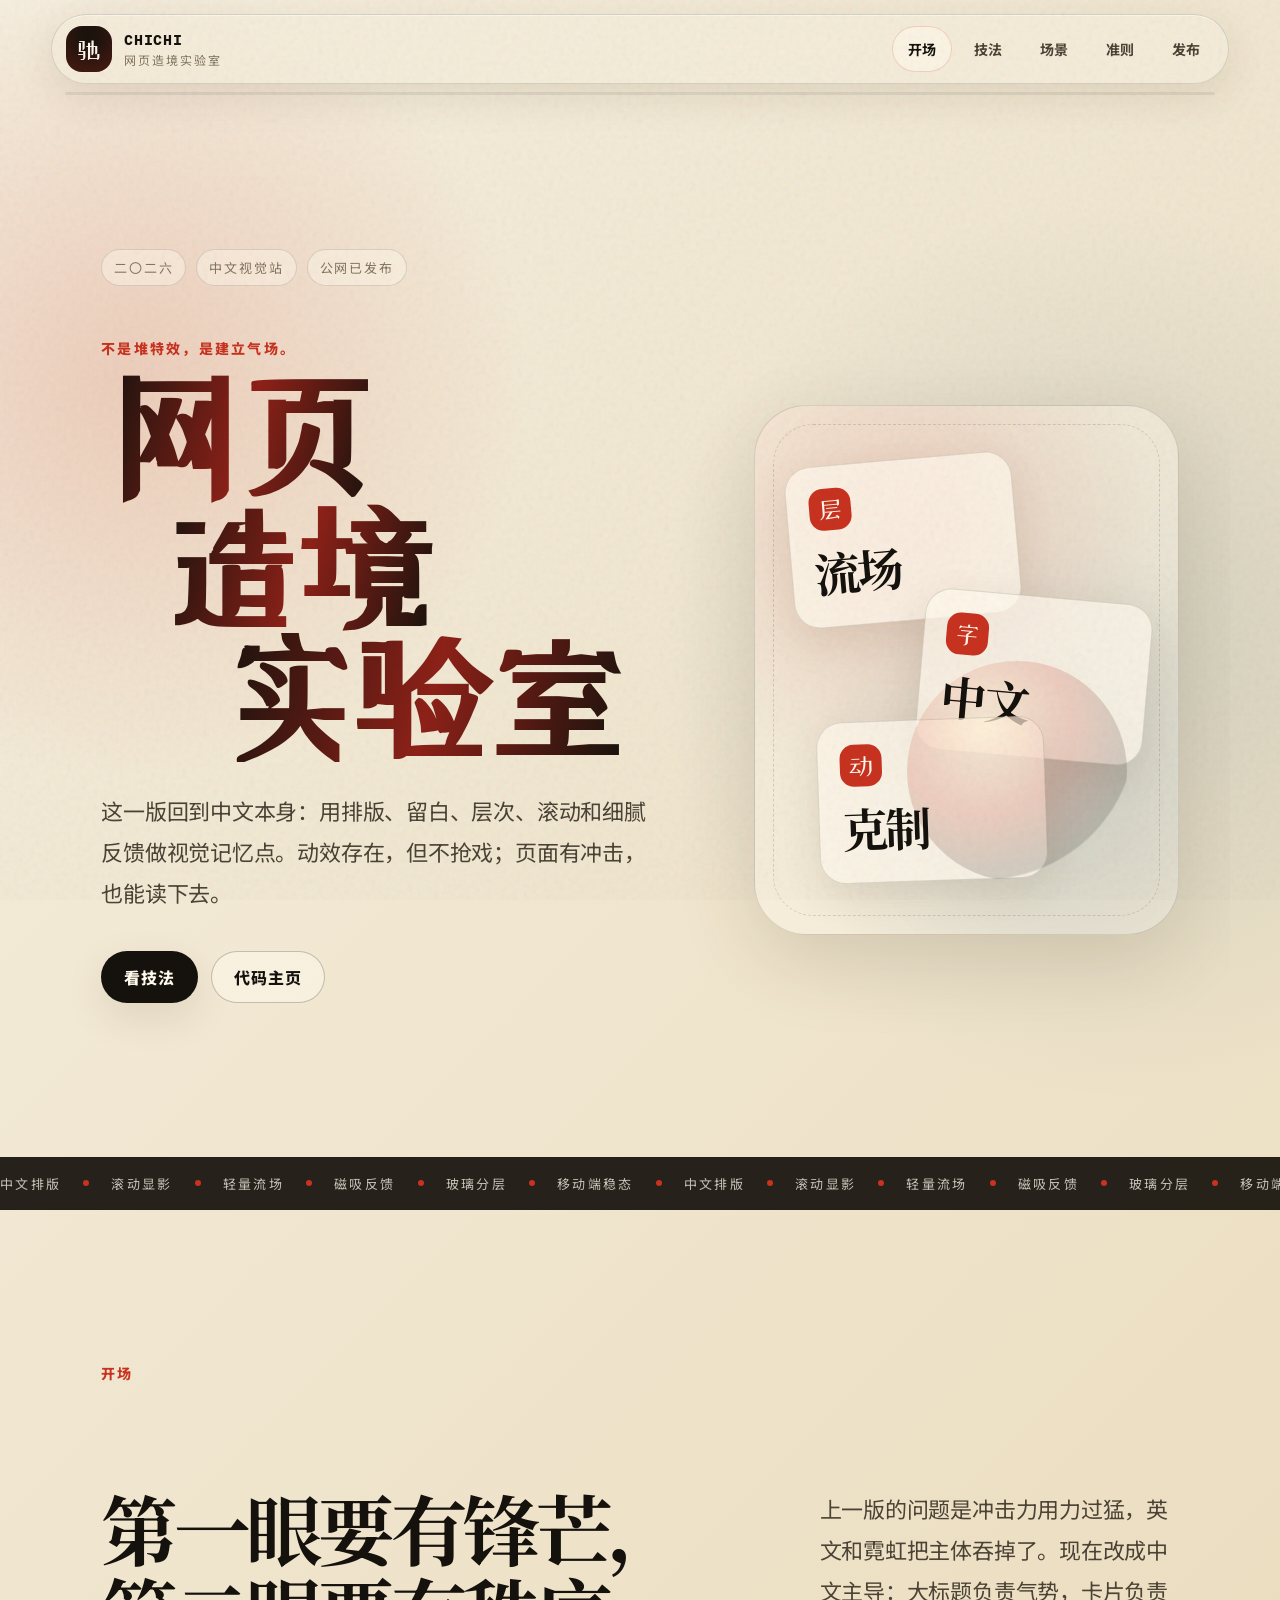
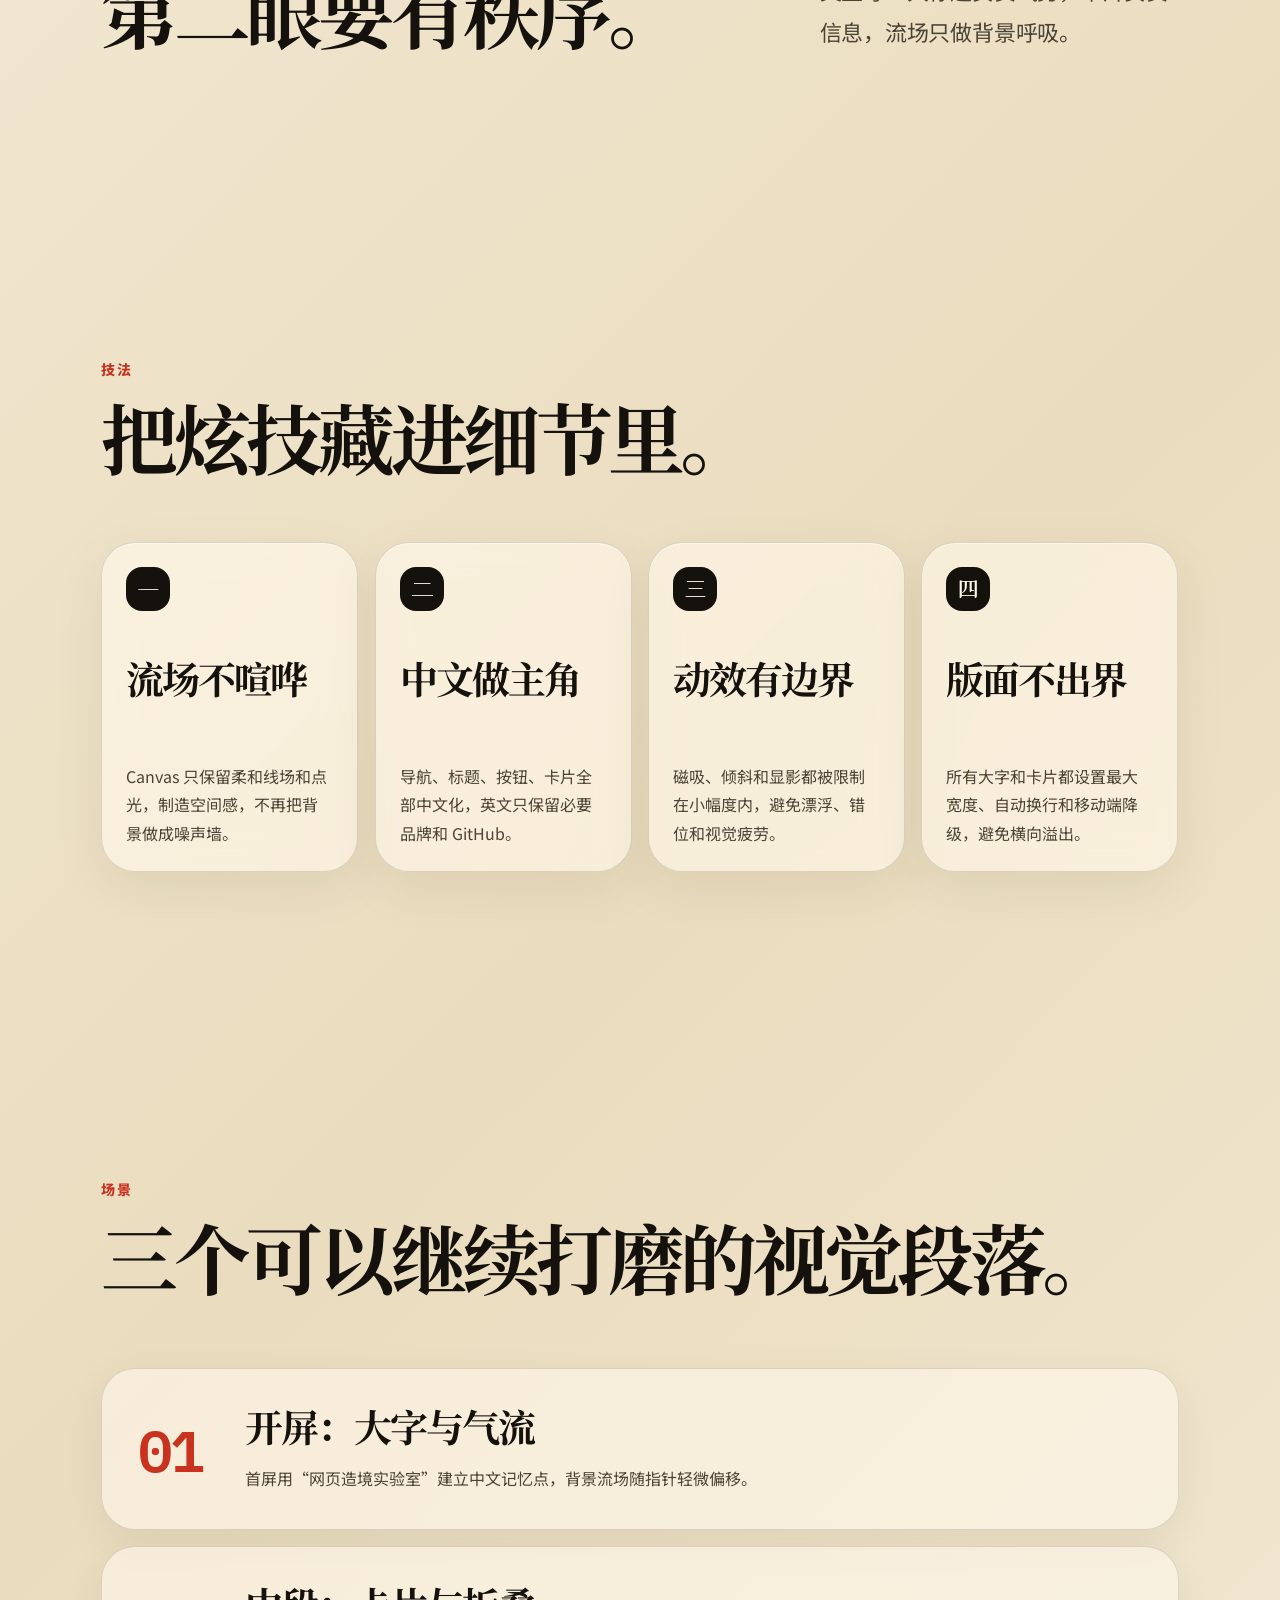
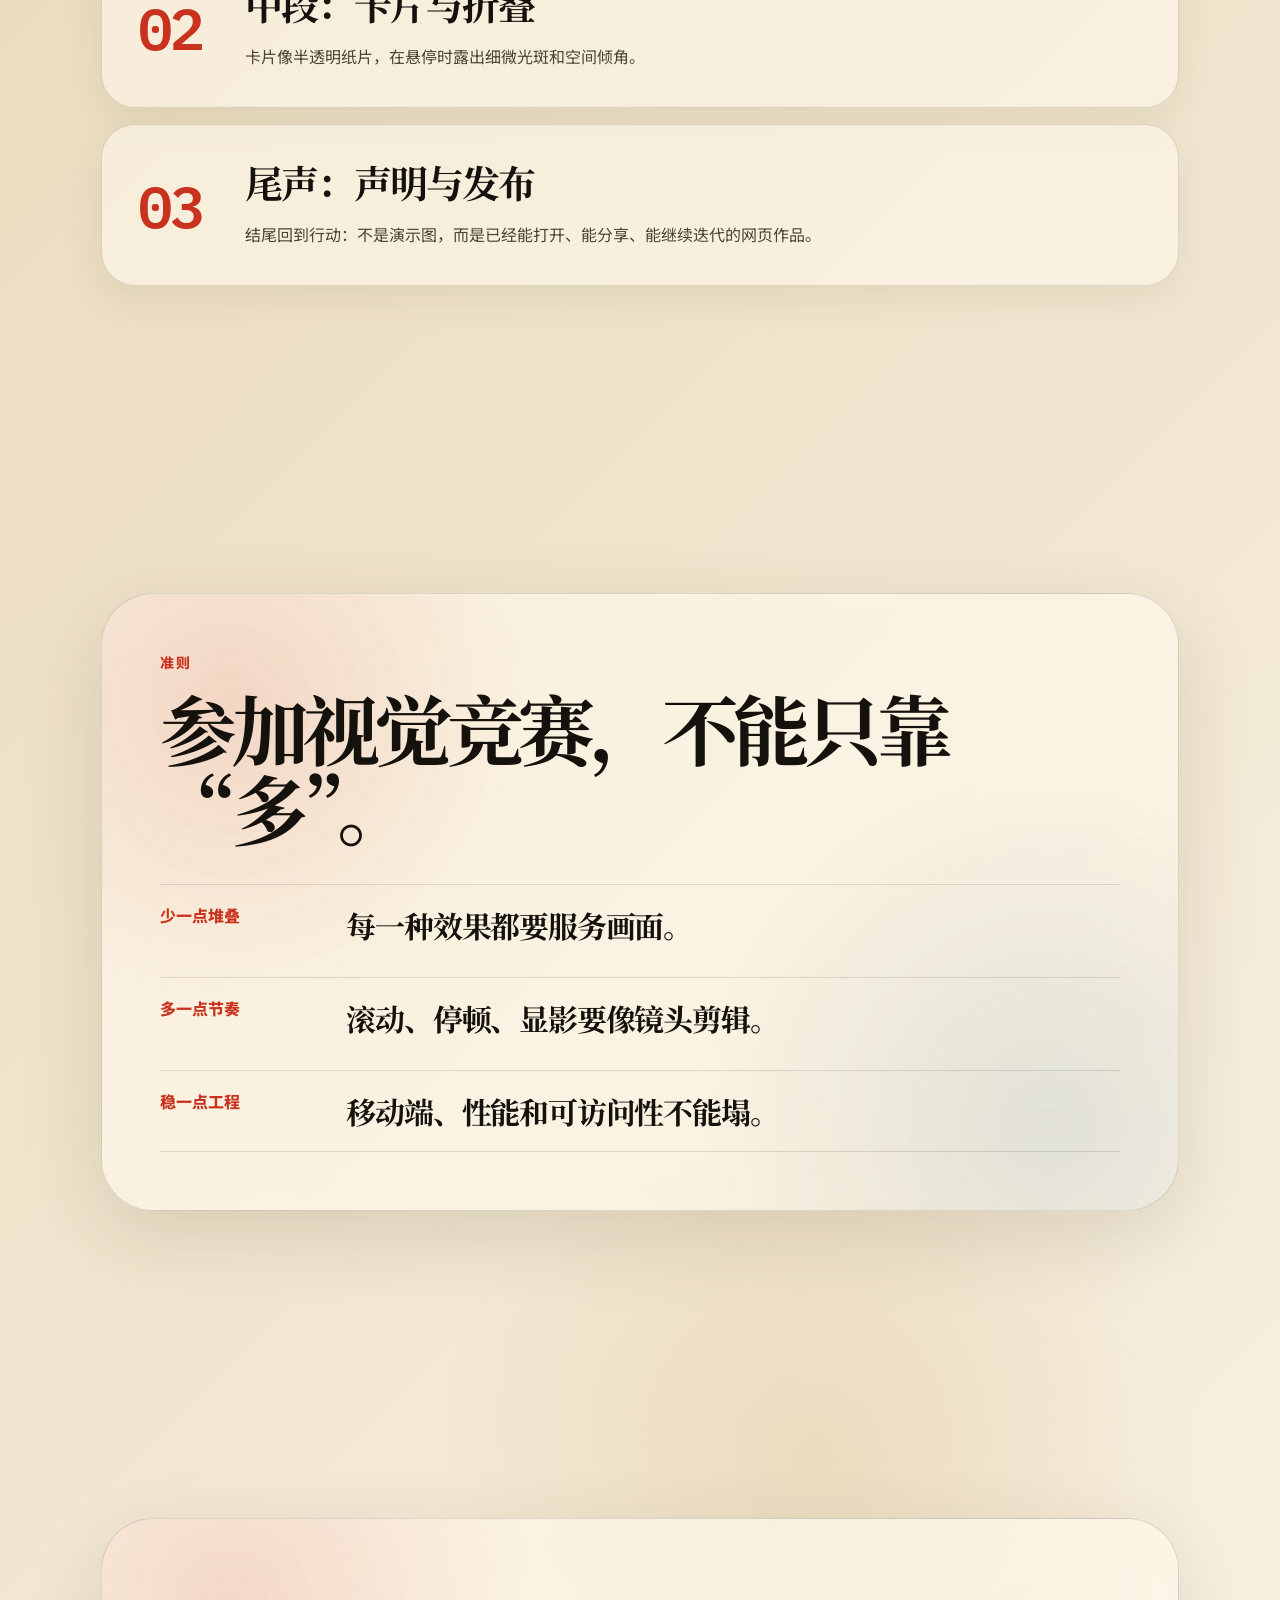
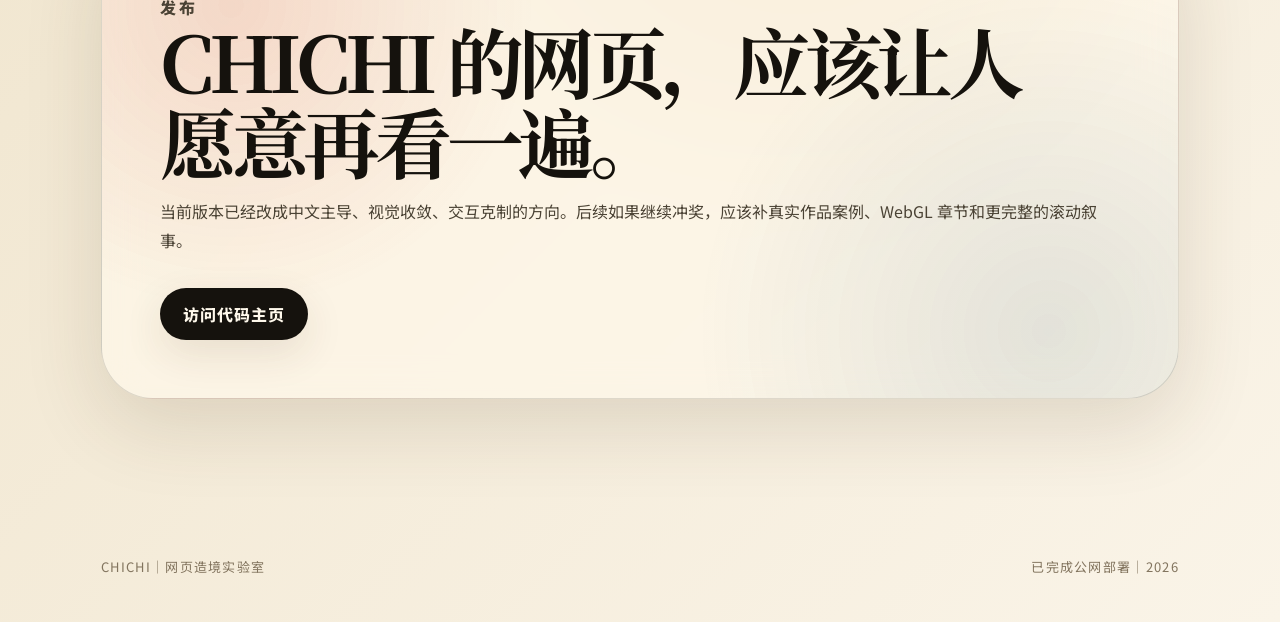
==== commit 68c18cf4: "Refine site with Chinese visual direction" ====
--- a/index.html
+++ b/index.html
@@ -3,209 +3,189 @@
 <head>
     <meta charset="UTF-8">
     <meta name="viewport" content="width=device-width, initial-scale=1.0">
-    <meta name="description" content="CHICHI 的炫技型个人站：生成式画布、滚动叙事、磁吸交互、3D 卡片和高强度视觉系统。">
-    <meta name="theme-color" content="#05040a">
+    <meta name="description" content="CHICHI 的中文网页造境实验室：以中文排版、轻量流场、滚动显影和细腻交互构成的个人视觉站。">
+    <meta name="theme-color" content="#f4eddd">
     <meta property="og:type" content="website">
-    <meta property="og:title" content="CHICHI | Web Visual Lab">
-    <meta property="og:description" content="一个为全球 Web 视觉竞赛打造的生成式交互个人站。">
+    <meta property="og:title" content="CHICHI｜网页造境实验室">
+    <meta property="og:description" content="中文主导的视觉与交互个人站。克制、细腻、可访问。">
     <meta property="og:locale" content="zh_CN">
     <meta name="twitter:card" content="summary_large_image">
-    <title>CHICHI | Web Visual Lab</title>
+    <title>CHICHI｜网页造境实验室</title>
     <link rel="preconnect" href="https://fonts.googleapis.com">
     <link rel="preconnect" href="https://fonts.gstatic.com" crossorigin>
-    <link href="https://fonts.googleapis.com/css2?family=Archivo+Black&family=Bricolage+Grotesque:wght@400;500;600;700;800&family=IBM+Plex+Mono:wght@400;500;600&family=Noto+Sans+SC:wght@500;700;900&display=swap" rel="stylesheet">
-    <link rel="icon" href="data:image/svg+xml,%3Csvg xmlns='http://www.w3.org/2000/svg' viewBox='0 0 64 64'%3E%3Crect width='64' height='64' rx='15' fill='%2305040a'/%3E%3Cpath d='M12 42V22h8v20zm12 0 8-22 8 22h-7l-1-4h-8l-1 4zm2-10h4l-2-7zm18 10V22h8v20z' fill='%23f8ff4a'/%3E%3C/svg%3E">
+    <link href="https://fonts.googleapis.com/css2?family=Noto+Sans+SC:wght@400;500;700;900&family=Noto+Serif+SC:wght@500;700;900&family=ZCOOL+XiaoWei&family=IBM+Plex+Mono:wght@400;500;600&display=swap" rel="stylesheet">
+    <link rel="icon" href="data:image/svg+xml,%3Csvg xmlns='http://www.w3.org/2000/svg' viewBox='0 0 64 64'%3E%3Crect width='64' height='64' rx='18' fill='%2314110c'/%3E%3Cpath d='M18 18h28v6H24v16h22v6H18z' fill='%23f2dfb2'/%3E%3Cpath d='M30 28h16v6H30z' fill='%23c8321f'/%3E%3C/svg%3E">
     <link rel="stylesheet" href="styles.css">
 </head>
 <body>
     <a class="skip-link" href="#main">跳到主要内容</a>
-
-    <canvas class="field-canvas" data-field aria-hidden="true"></canvas>
-    <div class="noise-layer" aria-hidden="true"></div>
-    <div class="scan-layer" aria-hidden="true"></div>
-    <div class="cursor-core" data-cursor aria-hidden="true"></div>
-    <div class="cursor-ring" data-cursor-ring aria-hidden="true"></div>
-
-    <header class="site-header" data-header>
+    <canvas class="ink-canvas" data-ink aria-hidden="true"></canvas>
+    <div class="paper-grain" aria-hidden="true"></div>
+    <div class="cursor-aura" data-cursor-aura aria-hidden="true"></div>
+
+    <header class="site-header">
         <nav class="nav-shell" aria-label="主导航">
             <a class="brand magnetic" href="#top" aria-label="回到首页">
-                <span class="brand-glyph">C</span>
-                <span class="brand-text">
+                <span class="brand-seal">驰</span>
+                <span>
                     <strong>CHICHI</strong>
-                    <small>WEB VISUAL LAB</small>
+                    <small>网页造境实验室</small>
                 </span>
             </a>
             <button class="menu-toggle magnetic" type="button" aria-expanded="false" aria-controls="site-menu">
-                <span>Menu</span>
+                <span>菜单</span>
                 <i aria-hidden="true"></i>
             </button>
             <div class="nav-links" id="site-menu">
-                <a class="magnetic" href="#vision">Vision</a>
-                <a class="magnetic" href="#craft">Craft</a>
-                <a class="magnetic" href="#arena">Arena</a>
-                <a class="magnetic" href="#contact">GitHub</a>
+                <a class="magnetic" href="#opening">开场</a>
+                <a class="magnetic" href="#craft">技法</a>
+                <a class="magnetic" href="#scenes">场景</a>
+                <a class="magnetic" href="#rules">准则</a>
+                <a class="magnetic" href="#publish">发布</a>
             </div>
         </nav>
-        <div class="scroll-track" aria-hidden="true"><span data-scroll-meter></span></div>
+        <div class="progress-line" aria-hidden="true"><span data-scroll-meter></span></div>
     </header>
 
     <main id="main">
-        <section class="hero" id="top" aria-labelledby="hero-title">
-            <div class="hero-orbits" aria-hidden="true">
-                <span></span>
-                <span></span>
-                <span></span>
-            </div>
-            <div class="hero-grid section-shell">
+        <section class="hero section-shell" id="top" aria-labelledby="hero-title">
+            <div class="hero-meta reveal">
+                <span>二〇二六</span>
+                <span>中文视觉站</span>
+                <span>公网已发布</span>
+            </div>
+            <div class="hero-grid">
                 <div class="hero-copy">
-                    <p class="eyebrow reveal">CHICHI / Experimental Web Interface / 2026</p>
-                    <h1 id="hero-title" class="hero-title reveal" data-split-title>
-                        <span>VISUAL</span>
-                        <span>OVERCLOCK</span>
+                    <p class="eyebrow reveal">不是堆特效，是建立气场。</p>
+                    <h1 class="hero-title reveal" id="hero-title">
+                        <span>网页</span>
+                        <span>造境</span>
+                        <span>实验室</span>
                     </h1>
                     <p class="hero-lead reveal">
-                        这不是作品集模板，而是一台跑在浏览器里的视觉引擎：生成式粒子、滚动叙事、磁吸指针、3D 卡片、玻璃折射和节奏化排版同时工作。
+                        这一版回到中文本身：用排版、留白、层次、滚动和细腻反馈做视觉记忆点。动效存在，但不抢戏；页面有冲击，也能读下去。
                     </p>
                     <div class="hero-actions reveal">
-                        <a class="button button-hot magnetic" href="#vision">进入视觉场</a>
-                        <button class="button button-line magnetic" type="button" data-intensity-toggle>切换能量模式</button>
+                        <a class="button primary magnetic" href="#craft">看技法</a>
+                        <a class="button quiet magnetic" data-github-link href="https://github.com/dh666i" target="_blank" rel="noreferrer">代码主页</a>
                     </div>
                 </div>
 
-                <aside class="command-deck reveal" data-tilt aria-label="实时视觉参数">
-                    <div class="deck-chrome">
-                        <span></span><span></span><span></span>
-                        <em>runtime.chichi</em>
-                    </div>
-                    <div class="deck-radar" aria-hidden="true">
-                        <span class="radar-sweep"></span>
-                        <i></i><i></i><i></i><i></i>
-                    </div>
-                    <dl class="deck-stats">
-                        <div>
-                            <dt>Particles</dt>
-                            <dd data-live-particles>144</dd>
-                        </div>
-                        <div>
-                            <dt>Pointer</dt>
-                            <dd data-pointer-state>Idle</dd>
-                        </div>
-                        <div>
-                            <dt>Motion</dt>
-                            <dd data-motion-state>High</dd>
-                        </div>
-                    </dl>
-                    <p>Move your cursor. Scroll slowly. The interface bends back.</p>
+                <aside class="hero-stage reveal" data-tilt aria-label="视觉舞台">
+                    <div class="stage-card stage-card-a">
+                        <span>层</span>
+                        <strong>流场</strong>
+                    </div>
+                    <div class="stage-card stage-card-b">
+                        <span>字</span>
+                        <strong>中文</strong>
+                    </div>
+                    <div class="stage-card stage-card-c">
+                        <span>动</span>
+                        <strong>克制</strong>
+                    </div>
+                    <div class="stage-orb" aria-hidden="true"></div>
                 </aside>
             </div>
-            <div class="hero-marquee" aria-hidden="true">
-                <span>GENERATIVE CANVAS</span><span>MAGNETIC UI</span><span>SCROLL CINEMA</span><span>GLASS MORPHISM</span><span>3D HOVER</span>
-            </div>
-        </section>
-
-        <section class="vision-section section-shell" id="vision" aria-labelledby="vision-title">
-            <div class="section-kicker reveal">Vision</div>
-            <div class="vision-layout">
-                <h2 id="vision-title" class="section-title reveal">让评委先失语，再开始看细节。</h2>
-                <p class="section-lead reveal">我把页面设计成一个有层次的舞台：远景是生成式流场，中景是玻璃和扫描线，近景是跟手的交互反馈。视觉不只是装饰，而是每一次滚动、悬停、点击都会发生的响应。</p>
-            </div>
-            <div class="cinema-strip reveal" data-horizontal>
-                <article data-tilt>
-                    <span>01</span>
-                    <h3>First Impact</h3>
-                    <p>超大字重、霓虹梯度、实时画布，把第一屏做成能截图传播的视觉锤。</p>
-                </article>
-                <article data-tilt>
-                    <span>02</span>
-                    <h3>Responsive Physics</h3>
-                    <p>指针不是鼠标，是力场。按钮、卡片、粒子都会对它做出不同层级的反应。</p>
-                </article>
-                <article data-tilt>
-                    <span>03</span>
-                    <h3>Scroll Direction</h3>
-                    <p>滚动改变导航、进度条、文字入场和视觉密度，让页面有镜头语言。</p>
-                </article>
-            </div>
-        </section>
-
-        <section class="craft-section" id="craft" aria-labelledby="craft-title">
-            <div class="section-shell craft-grid">
-                <div class="craft-heading reveal">
-                    <p class="section-kicker">Craft</p>
-                    <h2 id="craft-title" class="section-title">顶级 Web 炫技，不靠堆素材。</h2>
-                    <p class="section-lead">全部在静态页面内完成。没有构建步骤，没有后端，只有 HTML、CSS、JavaScript 和对浏览器渲染能力的压榨。</p>
-                </div>
-                <div class="craft-stack">
-                    <article class="craft-card reveal" data-spotlight data-tilt>
-                        <div class="craft-number">A</div>
-                        <h3>Generative Field</h3>
-                        <p>Canvas 粒子流场根据指针和滚动速度实时重绘，首屏天然动态。</p>
-                    </article>
-                    <article class="craft-card reveal" data-spotlight data-tilt>
-                        <div class="craft-number">B</div>
-                        <h3>Kinetic Typography</h3>
-                        <p>超大标题、混合模式、文字阴影和分段揭示，制造竞赛级视觉记忆点。</p>
-                    </article>
-                    <article class="craft-card reveal" data-spotlight data-tilt>
-                        <div class="craft-number">C</div>
-                        <h3>Interaction Layer</h3>
-                        <p>磁吸按钮、3D 倾斜、聚光灯卡片和可切换能量模式，让页面不是静止海报。</p>
-                    </article>
-                    <article class="craft-card reveal" data-spotlight data-tilt>
-                        <div class="craft-number">D</div>
-                        <h3>Deployable Art</h3>
-                        <p>GitHub Pages 直接托管，移动端降级合理，减少炫技和访问稳定性的冲突。</p>
-                    </article>
-                </div>
-            </div>
-        </section>
-
-        <section class="arena-section section-shell" id="arena" aria-labelledby="arena-title">
-            <div class="arena-header reveal">
-                <p class="section-kicker">Arena</p>
-                <h2 id="arena-title" class="section-title">四个可以继续进化的视觉赛道。</h2>
-            </div>
-            <div class="arena-grid">
-                <a class="arena-card reveal" data-spotlight data-tilt href="#top">
-                    <span>01 / HERO ENGINE</span>
-                    <h3>生成式首屏</h3>
-                    <p>用代码生成背景，而不是放一张背景图。</p>
-                    <b>Open</b>
-                </a>
-                <a class="arena-card reveal" data-spotlight data-tilt href="#craft">
-                    <span>02 / MOTION SYSTEM</span>
-                    <h3>动效系统</h3>
-                    <p>滚动、悬停、聚焦和点击共享同一套速度语言。</p>
-                    <b>Inspect</b>
-                </a>
-                <a class="arena-card reveal" data-spotlight data-tilt href="#vision">
-                    <span>03 / TYPE STAGE</span>
-                    <h3>字体舞台</h3>
-                    <p>用排版做冲击，用留白做呼吸。</p>
-                    <b>View</b>
-                </a>
-                <a class="arena-card reveal" data-spotlight data-tilt href="#contact">
-                    <span>04 / LIVE DEPLOY</span>
-                    <h3>公网发布</h3>
-                    <p>作品必须能被打开、被分享、被评审。</p>
-                    <b>Ship</b>
-                </a>
-            </div>
-        </section>
-
-        <section class="contact-section section-shell" id="contact" aria-labelledby="contact-title">
-            <div class="contact-panel reveal" data-spotlight>
-                <p class="section-kicker">Final</p>
-                <h2 id="contact-title">CHICHI is building for the top shelf.</h2>
-                <p>下一步可以继续加 WebGL、音频响应、滚动帧动画、SVG 滤镜和真实作品案例。当前版本已经是一个可在线访问、可继续迭代的视觉竞赛底座。</p>
-                <a class="button button-hot magnetic" data-github-link href="https://github.com/dh666i" target="_blank" rel="noreferrer">Visit GitHub</a>
+        </section>
+
+        <section class="ribbon" aria-label="能力关键词">
+            <div class="ribbon-track">
+                <span>中文排版</span><span>滚动显影</span><span>轻量流场</span><span>磁吸反馈</span><span>玻璃分层</span><span>移动端稳态</span>
+                <span aria-hidden="true">中文排版</span><span aria-hidden="true">滚动显影</span><span aria-hidden="true">轻量流场</span><span aria-hidden="true">磁吸反馈</span><span aria-hidden="true">玻璃分层</span><span aria-hidden="true">移动端稳态</span>
+            </div>
+        </section>
+
+        <section class="section-shell opening" id="opening" aria-labelledby="opening-title">
+            <div class="split-heading">
+                <p class="eyebrow reveal">开场</p>
+                <h2 id="opening-title" class="section-title reveal">第一眼要有锋芒，第二眼要有秩序。</h2>
+                <p class="section-lead reveal">上一版的问题是冲击力用力过猛，英文和霓虹把主体吞掉了。现在改成中文主导：大标题负责气势，卡片负责信息，流场只做背景呼吸。</p>
+            </div>
+        </section>
+
+        <section class="section-shell craft" id="craft" aria-labelledby="craft-title">
+            <div class="craft-head reveal">
+                <p class="eyebrow">技法</p>
+                <h2 id="craft-title" class="section-title">把炫技藏进细节里。</h2>
+            </div>
+            <div class="craft-grid">
+                <article class="craft-card reveal" data-spotlight data-tilt>
+                    <span class="card-index">一</span>
+                    <h3>流场不喧哗</h3>
+                    <p>Canvas 只保留柔和线场和点光，制造空间感，不再把背景做成噪声墙。</p>
+                </article>
+                <article class="craft-card reveal" data-spotlight data-tilt>
+                    <span class="card-index">二</span>
+                    <h3>中文做主角</h3>
+                    <p>导航、标题、按钮、卡片全部中文化，英文只保留必要品牌和 GitHub。</p>
+                </article>
+                <article class="craft-card reveal" data-spotlight data-tilt>
+                    <span class="card-index">三</span>
+                    <h3>动效有边界</h3>
+                    <p>磁吸、倾斜和显影都被限制在小幅度内，避免漂浮、错位和视觉疲劳。</p>
+                </article>
+                <article class="craft-card reveal" data-spotlight data-tilt>
+                    <span class="card-index">四</span>
+                    <h3>版面不出界</h3>
+                    <p>所有大字和卡片都设置最大宽度、自动换行和移动端降级，避免横向溢出。</p>
+                </article>
+            </div>
+        </section>
+
+        <section class="section-shell scenes" id="scenes" aria-labelledby="scenes-title">
+            <p class="eyebrow reveal">场景</p>
+            <h2 id="scenes-title" class="section-title reveal">三个可以继续打磨的视觉段落。</h2>
+            <div class="scene-stack">
+                <article class="scene reveal" data-spotlight>
+                    <div class="scene-number">01</div>
+                    <div>
+                        <h3>开屏：大字与气流</h3>
+                        <p>首屏用“网页造境实验室”建立中文记忆点，背景流场随指针轻微偏移。</p>
+                    </div>
+                </article>
+                <article class="scene reveal" data-spotlight>
+                    <div class="scene-number">02</div>
+                    <div>
+                        <h3>中段：卡片与折叠</h3>
+                        <p>卡片像半透明纸片，在悬停时露出细微光斑和空间倾角。</p>
+                    </div>
+                </article>
+                <article class="scene reveal" data-spotlight>
+                    <div class="scene-number">03</div>
+                    <div>
+                        <h3>尾声：声明与发布</h3>
+                        <p>结尾回到行动：不是演示图，而是已经能打开、能分享、能继续迭代的网页作品。</p>
+                    </div>
+                </article>
+            </div>
+        </section>
+
+        <section class="section-shell rules" id="rules" aria-labelledby="rules-title">
+            <div class="rules-panel reveal" data-spotlight>
+                <p class="eyebrow">准则</p>
+                <h2 id="rules-title">参加视觉竞赛，不能只靠“多”。</h2>
+                <ul>
+                    <li><span>少一点堆叠</span><strong>每一种效果都要服务画面。</strong></li>
+                    <li><span>多一点节奏</span><strong>滚动、停顿、显影要像镜头剪辑。</strong></li>
+                    <li><span>稳一点工程</span><strong>移动端、性能和可访问性不能塌。</strong></li>
+                </ul>
+            </div>
+        </section>
+
+        <section class="section-shell publish" id="publish" aria-labelledby="publish-title">
+            <div class="publish-card reveal" data-spotlight>
+                <p class="eyebrow">发布</p>
+                <h2 id="publish-title">CHICHI 的网页，应该让人愿意再看一遍。</h2>
+                <p>当前版本已经改成中文主导、视觉收敛、交互克制的方向。后续如果继续冲奖，应该补真实作品案例、WebGL 章节和更完整的滚动叙事。</p>
+                <a class="button primary magnetic" data-github-link href="https://github.com/dh666i" target="_blank" rel="noreferrer">访问代码主页</a>
             </div>
         </section>
     </main>
 
     <footer class="site-footer">
-        <span>CHICHI / Web Visual Lab</span>
-        <span>Built for GitHub Pages / <span data-year>2026</span></span>
+        <span>CHICHI｜网页造境实验室</span>
+        <span>已完成公网部署｜<span data-year>2026</span></span>
     </footer>
 
     <script type="application/ld+json">
--- a/styles.css
+++ b/styles.css
@@ -1,26 +1,29 @@
 ﻿:root {
-    --void: #05040a;
-    --void-2: #090818;
-    --ink: #f8f7ff;
-    --muted: rgba(248, 247, 255, 0.66);
-    --faint: rgba(248, 247, 255, 0.38);
-    --line: rgba(248, 247, 255, 0.14);
-    --line-hot: rgba(248, 255, 74, 0.42);
-    --acid: #f8ff4a;
-    --cyan: #2df8ff;
-    --pink: #ff3df2;
-    --orange: #ff7a18;
-    --violet: #7c4dff;
-    --glass: rgba(255, 255, 255, 0.07);
-    --glass-strong: rgba(255, 255, 255, 0.13);
-    --shadow-neon: 0 0 44px rgba(45, 248, 255, 0.22), 0 0 90px rgba(255, 61, 242, 0.16);
-    --max: 1240px;
-    --pad: clamp(18px, 4vw, 58px);
+    --paper: #f4eddd;
+    --paper-soft: #fff9ec;
+    --paper-deep: #dfcfad;
+    --ink: #15120d;
+    --ink-soft: #4b4335;
+    --muted: #82745e;
+    --line: rgba(21, 18, 13, 0.13);
+    --line-strong: rgba(21, 18, 13, 0.24);
+    --red: #c8321f;
+    --red-deep: #8e2118;
+    --gold: #b9832f;
+    --green: #445b45;
+    --blue: #28546d;
+    --glass: rgba(255, 249, 236, 0.62);
+    --glass-strong: rgba(255, 249, 236, 0.82);
+    --shadow: 0 26px 80px rgba(70, 47, 18, 0.14);
+    --shadow-soft: 0 14px 40px rgba(70, 47, 18, 0.11);
+    --max: 1180px;
+    --pad: clamp(18px, 4vw, 56px);
     --radius-xl: 34px;
     --radius-lg: 24px;
     --radius-md: 16px;
-    --font-display: 'Archivo Black', 'Noto Sans SC', sans-serif;
-    --font-body: 'Bricolage Grotesque', 'Noto Sans SC', sans-serif;
+    --font-song: 'Noto Serif SC', serif;
+    --font-title: 'ZCOOL XiaoWei', 'Noto Serif SC', serif;
+    --font-sans: 'Noto Sans SC', sans-serif;
     --font-mono: 'IBM Plex Mono', monospace;
     --ease: cubic-bezier(0.16, 1, 0.3, 1);
 }
@@ -31,7 +34,7 @@
 
 html {
     scroll-behavior: smooth;
-    background: var(--void);
+    background: var(--paper);
 }
 
 body {
@@ -39,57 +42,47 @@
     min-height: 100vh;
     overflow-x: hidden;
     color: var(--ink);
+    font-family: var(--font-sans);
     background:
-        radial-gradient(circle at 12% 14%, rgba(255, 61, 242, 0.24), transparent 30rem),
-        radial-gradient(circle at 84% 10%, rgba(45, 248, 255, 0.18), transparent 34rem),
-        radial-gradient(circle at 72% 82%, rgba(248, 255, 74, 0.15), transparent 30rem),
-        linear-gradient(135deg, #05040a 0%, #08071b 44%, #05040a 100%);
-    font-family: var(--font-body);
-    cursor: none;
-}
-
-body.hyper {
-    --acid: #ffffff;
-    --cyan: #00f5ff;
-    --pink: #ff007c;
-    --orange: #ffb000;
-    --violet: #9f64ff;
+        radial-gradient(circle at 10% 7%, rgba(200, 50, 31, 0.16), transparent 25rem),
+        radial-gradient(circle at 86% 12%, rgba(40, 84, 109, 0.14), transparent 28rem),
+        radial-gradient(circle at 64% 86%, rgba(185, 131, 47, 0.16), transparent 24rem),
+        linear-gradient(135deg, #f6efdf 0%, #eadcbe 47%, #faf4e8 100%);
 }
 
 body.menu-open {
     overflow: hidden;
 }
 
-body::before,
+body::before {
+    content: '';
+    position: fixed;
+    inset: 0;
+    z-index: -4;
+    pointer-events: none;
+    background-image:
+        linear-gradient(rgba(21, 18, 13, 0.035) 1px, transparent 1px),
+        linear-gradient(90deg, rgba(21, 18, 13, 0.035) 1px, transparent 1px);
+    background-size: 54px 54px;
+    transform: translate3d(calc(var(--mx, 0) * -8px), calc(var(--my, 0) * -8px), 0);
+    mask-image: radial-gradient(ellipse at center, black 0%, black 52%, transparent 88%);
+}
+
 body::after {
     content: '';
     position: fixed;
     inset: 0;
+    z-index: -3;
     pointer-events: none;
-}
-
-body::before {
-    z-index: -4;
-    background-image:
-        linear-gradient(rgba(248, 247, 255, 0.035) 1px, transparent 1px),
-        linear-gradient(90deg, rgba(248, 247, 255, 0.035) 1px, transparent 1px);
-    background-size: 58px 58px;
-    transform: translate3d(calc(var(--mx, 0) * -10px), calc(var(--my, 0) * -10px), 0);
-    mask-image: radial-gradient(circle at 50% 32%, black, transparent 78%);
-}
-
-body::after {
-    z-index: -3;
     background:
-        conic-gradient(from calc(var(--scroll-ratio, 0) * 180deg) at 50% 50%, transparent, rgba(45, 248, 255, 0.12), transparent, rgba(255, 61, 242, 0.12), transparent),
-        radial-gradient(circle at calc(var(--cursor-x, 50) * 1%) calc(var(--cursor-y, 50) * 1%), rgba(248, 255, 74, 0.16), transparent 20rem);
-    opacity: 0.82;
-    filter: saturate(1.2);
+        linear-gradient(120deg, transparent 0 42%, rgba(200, 50, 31, 0.07) 42% 43%, transparent 43% 100%),
+        radial-gradient(circle at calc(var(--cursor-x, 50) * 1%) calc(var(--cursor-y, 50) * 1%), rgba(200, 50, 31, 0.09), transparent 18rem);
+    opacity: 0.8;
 }
 
 ::selection {
-    color: var(--void);
-    background: var(--acid);
+    color: var(--paper-soft);
+    background: var(--red);
 }
 
 a,
@@ -104,13 +97,13 @@
 
 .skip-link {
     position: fixed;
-    left: 18px;
-    top: 14px;
+    left: 16px;
+    top: 12px;
     z-index: 999;
     padding: 10px 14px;
     border-radius: 999px;
-    color: var(--void);
-    background: var(--acid);
+    color: var(--paper-soft);
+    background: var(--ink);
     transform: translateY(-160%);
     transition: transform 0.2s var(--ease);
 }
@@ -119,148 +112,107 @@
     transform: translateY(0);
 }
 
-.field-canvas {
+.ink-canvas {
     position: fixed;
     inset: 0;
     z-index: -2;
     width: 100%;
     height: 100%;
-    opacity: 0.92;
-}
-
-.noise-layer,
-.scan-layer {
+    opacity: 0.48;
+    pointer-events: none;
+}
+
+.paper-grain {
     position: fixed;
     inset: 0;
+    z-index: 90;
     pointer-events: none;
-}
-
-.noise-layer {
-    z-index: 80;
-    opacity: 0.16;
-    mix-blend-mode: overlay;
-    background-image: url("data:image/svg+xml,%3Csvg viewBox='0 0 240 240' xmlns='http://www.w3.org/2000/svg'%3E%3Cfilter id='noise'%3E%3CfeTurbulence type='fractalNoise' baseFrequency='.9' numOctaves='4' stitchTiles='stitch'/%3E%3C/filter%3E%3Crect width='240' height='240' filter='url(%23noise)' opacity='.65'/%3E%3C/svg%3E");
-}
-
-.scan-layer {
-    z-index: 79;
-    opacity: 0.22;
-    background: repeating-linear-gradient(to bottom, transparent 0 7px, rgba(255, 255, 255, 0.06) 8px, transparent 10px);
-    mask-image: linear-gradient(to bottom, transparent, black 16%, black 86%, transparent);
-}
-
-.cursor-core,
-.cursor-ring {
+    opacity: 0.15;
+    mix-blend-mode: multiply;
+    background-image: url("data:image/svg+xml,%3Csvg viewBox='0 0 220 220' xmlns='http://www.w3.org/2000/svg'%3E%3Cfilter id='n'%3E%3CfeTurbulence type='fractalNoise' baseFrequency='.78' numOctaves='4' stitchTiles='stitch'/%3E%3C/filter%3E%3Crect width='220' height='220' filter='url(%23n)' opacity='.58'/%3E%3C/svg%3E");
+}
+
+.cursor-aura {
     position: fixed;
     left: 0;
     top: 0;
-    z-index: 120;
+    z-index: 100;
+    width: 170px;
+    height: 170px;
+    border-radius: 999px;
     pointer-events: none;
+    opacity: 0;
     transform: translate(-50%, -50%);
-}
-
-.cursor-core {
-    width: 10px;
-    height: 10px;
-    border-radius: 999px;
-    background: var(--acid);
-    box-shadow: 0 0 24px var(--acid), 0 0 50px var(--pink);
-}
-
-.cursor-ring {
-    width: 54px;
-    height: 54px;
-    border: 1px solid rgba(248, 255, 74, 0.72);
-    border-radius: 999px;
-    background: radial-gradient(circle, rgba(248, 255, 74, 0.10), transparent 60%);
-    mix-blend-mode: screen;
-    transition: width 0.24s var(--ease), height 0.24s var(--ease), border-color 0.24s var(--ease);
-}
-
-body.is-hovering .cursor-ring {
-    width: 88px;
-    height: 88px;
-    border-color: rgba(45, 248, 255, 0.9);
+    background: radial-gradient(circle, rgba(200, 50, 31, 0.18), transparent 68%);
+    mix-blend-mode: multiply;
+    transition: opacity 0.24s var(--ease), width 0.24s var(--ease), height 0.24s var(--ease);
+}
+
+body.is-hovering .cursor-aura {
+    width: 230px;
+    height: 230px;
 }
 
 .site-header {
     position: sticky;
     top: 0;
-    z-index: 70;
+    z-index: 80;
     padding: 14px var(--pad) 0;
 }
 
 .nav-shell {
     width: min(var(--max), 100%);
-    min-height: 72px;
+    min-height: 70px;
     margin: 0 auto;
-    padding: 10px 12px;
+    padding: 10px 12px 10px 14px;
     display: flex;
     align-items: center;
     justify-content: space-between;
     gap: 18px;
     border: 1px solid var(--line);
     border-radius: 999px;
-    background: rgba(5, 4, 10, 0.58);
-    box-shadow: 0 20px 70px rgba(0, 0, 0, 0.28), inset 0 1px 0 rgba(255, 255, 255, 0.12);
-    backdrop-filter: blur(22px) saturate(1.5);
+    background: rgba(244, 237, 221, 0.72);
+    box-shadow: 0 12px 42px rgba(70, 47, 18, 0.11), inset 0 1px 0 rgba(255, 255, 255, 0.55);
+    backdrop-filter: blur(18px) saturate(1.18);
 }
 
 .brand {
     display: inline-flex;
     align-items: center;
     gap: 12px;
+    min-width: 0;
     text-decoration: none;
-    min-width: 0;
-}
-
-.brand-glyph {
-    position: relative;
-    width: 48px;
-    height: 48px;
+}
+
+.brand-seal {
+    width: 46px;
+    height: 46px;
     display: grid;
     place-items: center;
     flex: 0 0 auto;
-    border: 1px solid rgba(248, 255, 74, 0.46);
-    border-radius: 17px;
-    color: var(--void);
-    background: linear-gradient(135deg, var(--acid), var(--cyan));
-    font-family: var(--font-display);
+    border-radius: 16px;
+    color: var(--paper-soft);
+    background: var(--ink);
+    font-family: var(--font-title);
     font-size: 25px;
-    box-shadow: 0 0 38px rgba(248, 255, 74, 0.22);
-    overflow: hidden;
-}
-
-.brand-glyph::after {
-    content: '';
-    position: absolute;
-    inset: -50%;
-    background: linear-gradient(90deg, transparent, rgba(255, 255, 255, 0.72), transparent);
-    transform: translateX(-70%) rotate(25deg);
-    animation: glyph-shine 3.8s ease-in-out infinite;
-}
-
-@keyframes glyph-shine {
-    0%, 50% { transform: translateX(-80%) rotate(25deg); }
-    72%, 100% { transform: translateX(80%) rotate(25deg); }
-}
-
-.brand-text {
+    box-shadow: inset 0 -12px 26px rgba(200, 50, 31, 0.28);
+}
+
+.brand span:last-child {
     display: grid;
     line-height: 1;
 }
 
-.brand-text strong {
-    font-family: var(--font-display);
-    font-size: 18px;
-    letter-spacing: -0.03em;
-}
-
-.brand-text small {
-    margin-top: 6px;
-    color: var(--faint);
+.brand strong {
     font-family: var(--font-mono);
-    font-size: 10px;
+    font-size: 15px;
+    letter-spacing: 0.05em;
+}
+
+.brand small {
+    margin-top: 7px;
+    color: var(--muted);
+    font-size: 12px;
     letter-spacing: 0.16em;
 }
 
@@ -275,57 +227,37 @@
     position: relative;
     border: 1px solid transparent;
     border-radius: 999px;
-    color: var(--muted);
+    color: var(--ink-soft);
     background: transparent;
     text-decoration: none;
-    font-family: var(--font-mono);
-    font-size: 12px;
-    letter-spacing: 0.08em;
-    text-transform: uppercase;
+    font-size: 14px;
+    font-weight: 700;
     cursor: pointer;
-    overflow: hidden;
-    transition: color 0.24s var(--ease), border-color 0.24s var(--ease), background 0.24s var(--ease), transform 0.24s var(--ease);
+    transition: color 0.24s var(--ease), background 0.24s var(--ease), border-color 0.24s var(--ease), transform 0.24s var(--ease);
 }
 
 .nav-links a {
-    padding: 13px 16px;
-}
-
-.nav-links a::before,
-.menu-toggle::before,
-.button::before {
-    content: '';
-    position: absolute;
-    inset: 0;
-    background: radial-gradient(circle at var(--spot-x, 50%) var(--spot-y, 50%), rgba(248, 255, 74, 0.26), transparent 46%);
-    opacity: 0;
-    transition: opacity 0.24s var(--ease);
+    padding: 12px 15px;
 }
 
 .nav-links a:hover,
 .nav-links a.active,
 .menu-toggle:hover {
     color: var(--ink);
-    border-color: rgba(248, 255, 74, 0.34);
-    background: rgba(255, 255, 255, 0.06);
-}
-
-.nav-links a:hover::before,
-.menu-toggle:hover::before,
-.button:hover::before {
-    opacity: 1;
+    border-color: rgba(200, 50, 31, 0.18);
+    background: rgba(255, 249, 236, 0.62);
 }
 
 .menu-toggle {
     display: none;
     align-items: center;
     gap: 10px;
-    padding: 13px 16px;
+    padding: 12px 14px;
 }
 
 .menu-toggle i {
     position: relative;
-    width: 20px;
+    width: 18px;
     height: 2px;
     display: block;
     background: currentColor;
@@ -337,7 +269,7 @@
     content: '';
     position: absolute;
     left: 0;
-    width: 20px;
+    width: 18px;
     height: 2px;
     background: currentColor;
     transition: transform 0.24s var(--ease);
@@ -349,28 +281,27 @@
 .menu-toggle[aria-expanded='true'] i::before { transform: rotate(45deg); }
 .menu-toggle[aria-expanded='true'] i::after { transform: rotate(-45deg); }
 
-.scroll-track {
+.progress-line {
     width: min(var(--max), calc(100% - 28px));
     height: 3px;
-    margin: 9px auto 0;
+    margin: 8px auto 0;
     border-radius: 999px;
-    background: rgba(255, 255, 255, 0.06);
     overflow: hidden;
-}
-
-.scroll-track span {
+    background: rgba(21, 18, 13, 0.07);
+}
+
+.progress-line span {
     display: block;
     width: 0%;
     height: 100%;
     border-radius: inherit;
-    background: linear-gradient(90deg, var(--pink), var(--cyan), var(--acid));
-    box-shadow: 0 0 22px var(--cyan);
+    background: linear-gradient(90deg, var(--red), var(--gold), var(--green));
 }
 
 .section-shell {
     width: min(var(--max), 100%);
     margin: 0 auto;
-    padding: clamp(82px, 12vw, 168px) var(--pad);
+    padding: clamp(86px, 12vw, 158px) var(--pad);
 }
 
 .hero {
@@ -381,658 +312,483 @@
     overflow: clip;
 }
 
+.hero-meta {
+    display: flex;
+    flex-wrap: wrap;
+    gap: 10px;
+    margin-bottom: clamp(28px, 5vw, 52px);
+    color: var(--muted);
+    font-size: 13px;
+    letter-spacing: 0.14em;
+}
+
+.hero-meta span {
+    padding: 8px 12px;
+    border: 1px solid var(--line);
+    border-radius: 999px;
+    background: rgba(255, 249, 236, 0.46);
+}
+
 .hero-grid {
-    position: relative;
-    display: grid;
-    grid-template-columns: minmax(0, 1.05fr) minmax(320px, 0.72fr);
-    gap: clamp(34px, 6vw, 84px);
+    display: grid;
+    grid-template-columns: minmax(0, 0.98fr) minmax(300px, 0.74fr);
+    gap: clamp(34px, 7vw, 90px);
     align-items: center;
-    padding-top: clamp(84px, 11vw, 140px);
-    padding-bottom: clamp(98px, 12vw, 160px);
-}
-
-.hero-copy {
-    position: relative;
-    z-index: 2;
-}
-
-.eyebrow,
-.section-kicker {
-    margin: 0 0 18px;
-    color: var(--acid);
-    font-family: var(--font-mono);
-    font-size: clamp(11px, 1.2vw, 13px);
-    font-weight: 600;
-    letter-spacing: 0.18em;
-    text-transform: uppercase;
-    text-shadow: 0 0 18px rgba(248, 255, 74, 0.38);
+}
+
+.eyebrow {
+    margin: 0 0 16px;
+    color: var(--red);
+    font-size: 14px;
+    font-weight: 800;
+    letter-spacing: 0.16em;
 }
 
 .hero-title {
+    max-width: 760px;
     margin: 0;
     display: grid;
-    gap: clamp(0px, 0.6vw, 10px);
-    font-family: var(--font-display);
-    font-size: clamp(54px, 10.6vw, 162px);
-    line-height: 0.78;
-    letter-spacing: -0.09em;
-    text-transform: uppercase;
+    gap: 0;
+    font-family: var(--font-title);
+    font-size: clamp(58px, 11vw, 152px);
+    line-height: 0.92;
+    letter-spacing: -0.08em;
 }
 
 .hero-title span {
     display: block;
-    position: relative;
     width: fit-content;
-    background: linear-gradient(90deg, #ffffff 0%, var(--acid) 20%, var(--cyan) 48%, var(--pink) 76%, #ffffff 100%);
-    background-size: 220% 100%;
+    max-width: 100%;
+    padding-right: 0.08em;
+    background: linear-gradient(105deg, var(--ink) 0%, var(--red-deep) 52%, var(--ink) 100%);
     -webkit-background-clip: text;
     background-clip: text;
     color: transparent;
-    animation: title-flow 6s ease-in-out infinite;
-    filter: drop-shadow(0 0 22px rgba(45, 248, 255, 0.18));
 }
 
 .hero-title span:nth-child(2) {
-    margin-left: clamp(0px, 5vw, 72px);
-    animation-delay: -1.4s;
-}
-
-.hero-title span::after {
-    content: attr(data-ghost);
-    position: absolute;
-    inset: 0;
-    z-index: -1;
-    color: transparent;
-    -webkit-text-stroke: 1px rgba(248, 247, 255, 0.14);
-    transform: translate(0.045em, 0.055em);
-}
-
-@keyframes title-flow {
-    0%, 100% { background-position: 0% 50%; transform: skewX(-2deg); }
-    50% { background-position: 100% 50%; transform: skewX(2deg); }
+    margin-left: clamp(0px, 5vw, 58px);
+}
+
+.hero-title span:nth-child(3) {
+    margin-left: clamp(0px, 10vw, 116px);
 }
 
 .hero-lead,
 .section-lead {
-    max-width: 720px;
-    margin: 30px 0 0;
-    color: var(--muted);
-    font-size: clamp(18px, 2.1vw, 24px);
-    line-height: 1.68;
-    letter-spacing: -0.02em;
+    max-width: 660px;
+    margin: 28px 0 0;
+    color: var(--ink-soft);
+    font-size: clamp(17px, 2vw, 22px);
+    line-height: 1.86;
+    letter-spacing: -0.01em;
 }
 
 .hero-actions {
     display: flex;
     flex-wrap: wrap;
-    gap: 14px;
-    margin-top: 42px;
+    gap: 13px;
+    margin-top: 38px;
 }
 
 .button {
-    position: relative;
-    min-height: 56px;
+    min-height: 52px;
     display: inline-flex;
     align-items: center;
     justify-content: center;
-    padding: 0 24px;
-    border: 1px solid rgba(255, 255, 255, 0.14);
+    padding: 0 22px;
+    border: 1px solid var(--line-strong);
     border-radius: 999px;
-    overflow: hidden;
     text-decoration: none;
-    font-family: var(--font-mono);
-    font-size: 12px;
-    font-weight: 700;
-    letter-spacing: 0.12em;
-    text-transform: uppercase;
+    font-weight: 800;
+    letter-spacing: 0.06em;
     cursor: pointer;
-    transition: transform 0.28s var(--ease), box-shadow 0.28s var(--ease), border-color 0.28s var(--ease), color 0.28s var(--ease), background 0.28s var(--ease);
+    transition: transform 0.24s var(--ease), box-shadow 0.24s var(--ease), background 0.24s var(--ease), border-color 0.24s var(--ease);
 }
 
 .button:hover {
-    transform: translateY(-4px);
-}
-
-.button-hot {
-    color: var(--void);
-    border-color: rgba(248, 255, 74, 0.7);
-    background: linear-gradient(135deg, var(--acid), var(--cyan));
-    box-shadow: 0 0 30px rgba(248, 255, 74, 0.20), 0 0 62px rgba(45, 248, 255, 0.14);
-}
-
-.button-line {
+    transform: translateY(-3px);
+}
+
+.button.primary {
+    color: var(--paper-soft);
+    background: var(--ink);
+    box-shadow: var(--shadow-soft);
+}
+
+.button.primary:hover {
+    background: #2a2117;
+}
+
+.button.quiet {
     color: var(--ink);
-    background: rgba(255, 255, 255, 0.06);
-    backdrop-filter: blur(14px) saturate(1.4);
-}
-
-.button-line:hover {
-    border-color: rgba(45, 248, 255, 0.52);
-    box-shadow: 0 0 38px rgba(45, 248, 255, 0.12);
-}
-
-.command-deck {
-    position: relative;
-    min-height: 560px;
-    padding: 22px;
-    border: 1px solid rgba(255, 255, 255, 0.16);
-    border-radius: var(--radius-xl);
+    background: rgba(255, 249, 236, 0.52);
+}
+
+.button.quiet:hover {
+    border-color: rgba(200, 50, 31, 0.26);
+    background: rgba(255, 249, 236, 0.82);
+}
+
+.hero-stage {
+    position: relative;
+    min-height: 530px;
+    border: 1px solid var(--line);
+    border-radius: clamp(28px, 5vw, 52px);
     background:
-        linear-gradient(145deg, rgba(255, 255, 255, 0.14), rgba(255, 255, 255, 0.04)),
-        radial-gradient(circle at 72% 18%, rgba(45, 248, 255, 0.22), transparent 17rem),
-        radial-gradient(circle at 20% 78%, rgba(255, 61, 242, 0.18), transparent 16rem);
-    box-shadow: var(--shadow-neon), inset 0 1px 0 rgba(255, 255, 255, 0.18);
-    backdrop-filter: blur(24px) saturate(1.45);
+        radial-gradient(circle at 34% 24%, rgba(200, 50, 31, 0.15), transparent 16rem),
+        radial-gradient(circle at 72% 74%, rgba(40, 84, 109, 0.15), transparent 16rem),
+        rgba(255, 249, 236, 0.44);
+    box-shadow: var(--shadow);
+    backdrop-filter: blur(16px) saturate(1.12);
     overflow: hidden;
     transform-style: preserve-3d;
 }
 
-.command-deck::before {
+.hero-stage::before {
     content: '';
     position: absolute;
-    inset: 12px;
-    border: 1px solid rgba(248, 255, 74, 0.20);
-    border-radius: calc(var(--radius-xl) - 10px);
-    pointer-events: none;
-}
-
-.command-deck::after {
-    content: '';
+    inset: 18px;
+    border: 1px dashed rgba(21, 18, 13, 0.14);
+    border-radius: clamp(18px, 4vw, 40px);
+}
+
+.stage-card {
     position: absolute;
-    inset: -40%;
-    background: conic-gradient(from 180deg, transparent, rgba(248, 255, 74, 0.10), transparent, rgba(45, 248, 255, 0.12), transparent);
-    animation: deck-rotate 10s linear infinite;
-}
-
-@keyframes deck-rotate {
-    to { transform: rotate(360deg); }
-}
-
-.deck-chrome,
-.deck-stats,
-.command-deck p,
-.deck-radar {
-    position: relative;
-    z-index: 1;
-}
-
-.deck-chrome {
+    display: grid;
+    gap: 8px;
+    width: min(230px, 54%);
+    padding: 22px;
+    border: 1px solid rgba(21, 18, 13, 0.13);
+    border-radius: 26px;
+    background: rgba(255, 249, 236, 0.72);
+    box-shadow: var(--shadow-soft);
+}
+
+.stage-card span {
+    width: 42px;
+    height: 42px;
+    display: grid;
+    place-items: center;
+    border-radius: 14px;
+    color: var(--paper-soft);
+    background: var(--red);
+    font-family: var(--font-title);
+    font-size: 25px;
+}
+
+.stage-card strong {
+    font-family: var(--font-song);
+    font-size: clamp(28px, 4vw, 46px);
+    letter-spacing: -0.06em;
+}
+
+.stage-card-a { left: 8%; top: 10%; transform: rotate(-5deg); }
+.stage-card-b { right: 7%; top: 36%; transform: rotate(5deg); }
+.stage-card-c { left: 15%; bottom: 10%; transform: rotate(-2deg); }
+
+.stage-orb {
+    position: absolute;
+    width: 220px;
+    height: 220px;
+    right: 12%;
+    bottom: 10%;
+    border-radius: 50%;
+    background: radial-gradient(circle at 35% 30%, rgba(255, 249, 236, 0.95), rgba(200, 50, 31, 0.18) 42%, rgba(21, 18, 13, 0.16) 72%, transparent 73%);
+    filter: blur(0.2px);
+    mix-blend-mode: multiply;
+}
+
+.ribbon {
+    overflow: hidden;
+    border-block: 1px solid var(--line);
+    background: rgba(21, 18, 13, 0.92);
+    color: var(--paper-soft);
+}
+
+.ribbon-track {
+    width: max-content;
     display: flex;
     align-items: center;
-    gap: 8px;
-    color: var(--faint);
-    font-family: var(--font-mono);
-    font-size: 11px;
-    letter-spacing: 0.12em;
-    text-transform: uppercase;
-}
-
-.deck-chrome span {
-    width: 10px;
-    height: 10px;
-    border-radius: 999px;
-    background: var(--pink);
-    box-shadow: 0 0 14px currentColor;
-}
-
-.deck-chrome span:nth-child(2) { background: var(--acid); }
-.deck-chrome span:nth-child(3) { background: var(--cyan); }
-.deck-chrome em { margin-left: auto; font-style: normal; }
-
-.deck-radar {
-    width: min(350px, 78vw);
-    aspect-ratio: 1;
-    margin: 46px auto 30px;
-    border-radius: 50%;
-    border: 1px solid rgba(45, 248, 255, 0.34);
-    background:
-        radial-gradient(circle, rgba(248, 255, 74, 0.16) 0 2px, transparent 3px),
-        repeating-radial-gradient(circle, transparent 0 44px, rgba(255, 255, 255, 0.10) 45px 46px),
-        linear-gradient(90deg, transparent calc(50% - 1px), rgba(248, 255, 74, 0.24) 50%, transparent calc(50% + 1px)),
-        linear-gradient(0deg, transparent calc(50% - 1px), rgba(248, 255, 74, 0.24) 50%, transparent calc(50% + 1px));
-    box-shadow: inset 0 0 44px rgba(45, 248, 255, 0.12), 0 0 44px rgba(45, 248, 255, 0.16);
-    overflow: hidden;
-}
-
-.radar-sweep {
-    position: absolute;
-    inset: 50% 50% 0 50%;
-    width: 50%;
-    height: 50%;
-    transform-origin: 0 0;
-    background: linear-gradient(45deg, rgba(248, 255, 74, 0.42), transparent 62%);
-    animation: radar 3.2s linear infinite;
-}
-
-@keyframes radar {
-    to { transform: rotate(360deg); }
-}
-
-.deck-radar i {
-    position: absolute;
-    width: 9px;
-    height: 9px;
-    border-radius: 50%;
-    background: var(--acid);
-    box-shadow: 0 0 18px var(--acid);
-    animation: blip 1.9s ease-in-out infinite;
-}
-
-.deck-radar i:nth-of-type(1) { left: 28%; top: 34%; }
-.deck-radar i:nth-of-type(2) { left: 68%; top: 24%; animation-delay: -0.4s; background: var(--cyan); box-shadow: 0 0 18px var(--cyan); }
-.deck-radar i:nth-of-type(3) { left: 56%; top: 72%; animation-delay: -0.8s; background: var(--pink); box-shadow: 0 0 18px var(--pink); }
-.deck-radar i:nth-of-type(4) { left: 34%; top: 62%; animation-delay: -1.2s; }
-
-@keyframes blip {
-    0%, 100% { transform: scale(0.8); opacity: 0.5; }
-    50% { transform: scale(1.45); opacity: 1; }
-}
-
-.deck-stats {
-    display: grid;
-    grid-template-columns: repeat(3, 1fr);
-    gap: 10px;
-    margin: 0;
-}
-
-.deck-stats div {
-    min-width: 0;
-    padding: 15px 12px;
-    border: 1px solid rgba(255, 255, 255, 0.12);
-    border-radius: 18px;
-    background: rgba(5, 4, 10, 0.34);
-}
-
-.deck-stats dt {
-    color: var(--faint);
-    font-family: var(--font-mono);
-    font-size: 10px;
-    text-transform: uppercase;
-    letter-spacing: 0.12em;
-}
-
-.deck-stats dd {
-    margin: 10px 0 0;
-    color: var(--ink);
-    font-family: var(--font-display);
-    font-size: clamp(18px, 2.3vw, 28px);
-    letter-spacing: -0.05em;
-}
-
-.command-deck p {
-    margin: 18px 0 0;
-    color: var(--muted);
-    font-family: var(--font-mono);
-    font-size: 12px;
-    line-height: 1.6;
-}
-
-.hero-orbits {
-    position: absolute;
-    inset: 0;
-    pointer-events: none;
-    overflow: hidden;
-}
-
-.hero-orbits span {
-    position: absolute;
-    border: 1px solid rgba(248, 247, 255, 0.12);
-    border-radius: 50%;
-    box-shadow: inset 0 0 40px rgba(45, 248, 255, 0.08);
-    animation: orbit 24s linear infinite;
-}
-
-.hero-orbits span:nth-child(1) { width: 58vw; height: 58vw; right: -18vw; top: 8vh; }
-.hero-orbits span:nth-child(2) { width: 34vw; height: 34vw; right: 8vw; top: 23vh; animation-duration: 17s; animation-direction: reverse; }
-.hero-orbits span:nth-child(3) { width: 20vw; height: 20vw; left: -4vw; bottom: 8vh; animation-duration: 32s; }
-
-@keyframes orbit {
-    to { transform: rotate(360deg); }
-}
-
-.hero-marquee {
-    position: absolute;
-    left: 0;
-    right: 0;
-    bottom: 0;
-    display: flex;
-    gap: 18px;
-    width: max-content;
+    gap: 22px;
     padding: 16px 0;
-    color: rgba(248, 247, 255, 0.46);
-    font-family: var(--font-mono);
-    font-size: 12px;
-    letter-spacing: 0.18em;
-    text-transform: uppercase;
-    white-space: nowrap;
-    animation: marquee 26s linear infinite;
-}
-
-.hero-marquee span {
+    animation: ribbon 38s linear infinite;
+}
+
+.ribbon-track span {
     display: inline-flex;
     align-items: center;
-    gap: 18px;
-}
-
-.hero-marquee span::after {
+    gap: 22px;
+    white-space: nowrap;
+    color: rgba(255, 249, 236, 0.74);
+    font-size: 13px;
+    letter-spacing: 0.18em;
+}
+
+.ribbon-track span::after {
     content: '';
-    width: 8px;
-    height: 8px;
+    width: 6px;
+    height: 6px;
     border-radius: 999px;
-    background: var(--acid);
-}
-
-@keyframes marquee {
+    background: var(--red);
+}
+
+@keyframes ribbon {
     to { transform: translateX(-50%); }
 }
 
-.vision-layout {
-    display: grid;
-    grid-template-columns: minmax(0, 1.05fr) minmax(260px, 0.74fr);
+.split-heading {
+    display: grid;
+    grid-template-columns: minmax(0, 1fr) minmax(260px, 0.56fr);
     gap: clamp(28px, 6vw, 78px);
     align-items: end;
 }
 
+.split-heading .eyebrow {
+    grid-column: 1 / -1;
+    margin-bottom: 0;
+}
+
 .section-title {
     margin: 0;
-    font-family: var(--font-display);
-    font-size: clamp(42px, 7.8vw, 112px);
-    line-height: 0.9;
-    letter-spacing: -0.08em;
-    text-transform: uppercase;
+    font-family: var(--font-song);
+    font-size: clamp(36px, 6vw, 78px);
+    line-height: 1.08;
+    letter-spacing: -0.06em;
     text-wrap: balance;
 }
 
-.cinema-strip {
-    display: grid;
-    grid-template-columns: repeat(3, minmax(0, 1fr));
+.craft-head {
+    max-width: 760px;
+    margin-bottom: clamp(34px, 6vw, 64px);
+}
+
+.craft-grid {
+    display: grid;
+    grid-template-columns: repeat(4, minmax(0, 1fr));
     gap: 16px;
-    margin-top: clamp(42px, 7vw, 86px);
-}
-
-.cinema-strip article,
-.craft-card,
-.arena-card {
-    position: relative;
+}
+
+.craft-card {
+    position: relative;
+    min-height: 330px;
+    display: flex;
+    flex-direction: column;
+    justify-content: space-between;
+    gap: 34px;
+    padding: 24px;
+    border: 1px solid var(--line);
+    border-radius: var(--radius-xl);
+    background: var(--glass);
+    box-shadow: 0 16px 50px rgba(70, 47, 18, 0.08), inset 0 1px 0 rgba(255, 255, 255, 0.56);
+    backdrop-filter: blur(16px) saturate(1.08);
     overflow: hidden;
     transform-style: preserve-3d;
-    border: 1px solid rgba(255, 255, 255, 0.13);
-    background:
-        linear-gradient(145deg, rgba(255, 255, 255, 0.12), rgba(255, 255, 255, 0.035)),
-        radial-gradient(circle at var(--spot-x, 50%) var(--spot-y, 50%), rgba(248, 255, 74, 0.14), transparent 22rem);
-    box-shadow: 0 22px 70px rgba(0, 0, 0, 0.24), inset 0 1px 0 rgba(255, 255, 255, 0.12);
-    backdrop-filter: blur(18px) saturate(1.35);
-}
-
-.cinema-strip article::before,
+}
+
 .craft-card::before,
-.arena-card::before,
-.contact-panel::before {
+.scene::before,
+.rules-panel::before,
+.publish-card::before {
     content: '';
     position: absolute;
     inset: 0;
-    background: radial-gradient(520px circle at var(--spot-x, 50%) var(--spot-y, 50%), rgba(45, 248, 255, 0.20), transparent 48%);
+    background: radial-gradient(440px circle at var(--spot-x, 50%) var(--spot-y, 50%), rgba(200, 50, 31, 0.12), transparent 48%);
     opacity: 0;
-    transition: opacity 0.28s var(--ease);
+    transition: opacity 0.24s var(--ease);
     pointer-events: none;
 }
 
-.cinema-strip article:hover::before,
 .craft-card:hover::before,
-.arena-card:hover::before,
-.contact-panel:hover::before {
+.scene:hover::before,
+.rules-panel:hover::before,
+.publish-card:hover::before {
     opacity: 1;
 }
 
-.cinema-strip article {
-    min-height: 360px;
-    padding: clamp(20px, 3vw, 30px);
-    border-radius: var(--radius-xl);
-    display: flex;
-    flex-direction: column;
-    justify-content: space-between;
-}
-
-.cinema-strip span,
-.arena-card span,
-.craft-number {
+.card-index {
     position: relative;
     z-index: 1;
-    color: var(--acid);
-    font-family: var(--font-mono);
-    font-size: 12px;
-    letter-spacing: 0.14em;
-    text-transform: uppercase;
-}
-
-.cinema-strip h3,
+    width: 44px;
+    height: 44px;
+    display: grid;
+    place-items: center;
+    border-radius: 16px;
+    color: var(--paper-soft);
+    background: var(--ink);
+    font-family: var(--font-title);
+    font-size: 24px;
+}
+
 .craft-card h3,
-.arena-card h3 {
+.scene h3 {
     position: relative;
     z-index: 1;
     margin: 0;
-    font-family: var(--font-display);
-    font-size: clamp(28px, 4vw, 52px);
-    line-height: 0.95;
+    font-family: var(--font-song);
+    font-size: clamp(25px, 3vw, 38px);
+    line-height: 1.12;
+    letter-spacing: -0.05em;
+}
+
+.craft-card p,
+.scene p,
+.publish-card p {
+    position: relative;
+    z-index: 1;
+    margin: 16px 0 0;
+    color: var(--ink-soft);
+    font-size: 16px;
+    line-height: 1.78;
+}
+
+.scene-stack {
+    display: grid;
+    gap: 16px;
+    margin-top: clamp(36px, 6vw, 70px);
+}
+
+.scene {
+    position: relative;
+    display: grid;
+    grid-template-columns: auto minmax(0, 1fr);
+    gap: clamp(20px, 4vw, 44px);
+    align-items: center;
+    padding: clamp(22px, 4vw, 36px);
+    border: 1px solid var(--line);
+    border-radius: var(--radius-xl);
+    background: rgba(255, 249, 236, 0.58);
+    box-shadow: 0 12px 38px rgba(70, 47, 18, 0.08);
+    overflow: hidden;
+}
+
+.scene-number {
+    position: relative;
+    z-index: 1;
+    color: var(--red);
+    font-family: var(--font-mono);
+    font-size: clamp(28px, 5vw, 58px);
+    font-weight: 600;
     letter-spacing: -0.06em;
-    text-transform: uppercase;
-}
-
-.cinema-strip p,
-.craft-card p,
-.arena-card p {
+}
+
+.rules-panel,
+.publish-card {
+    position: relative;
+    overflow: hidden;
+    padding: clamp(26px, 5vw, 58px);
+    border: 1px solid var(--line);
+    border-radius: clamp(28px, 5vw, 52px);
+    background:
+        radial-gradient(circle at 12% 18%, rgba(200, 50, 31, 0.14), transparent 19rem),
+        radial-gradient(circle at 88% 86%, rgba(40, 84, 109, 0.12), transparent 22rem),
+        rgba(255, 249, 236, 0.64);
+    box-shadow: var(--shadow);
+    backdrop-filter: blur(18px) saturate(1.08);
+}
+
+.rules-panel h2,
+.publish-card h2 {
     position: relative;
     z-index: 1;
-    margin: 18px 0 0;
-    color: var(--muted);
-    font-size: 16px;
-    line-height: 1.7;
-}
-
-.craft-section {
-    position: relative;
-    overflow: clip;
-}
-
-.craft-section::before {
-    content: '';
-    position: absolute;
-    inset: 8% -20% auto;
-    height: 680px;
-    background: linear-gradient(90deg, transparent, rgba(255, 61, 242, 0.12), rgba(45, 248, 255, 0.10), transparent);
-    transform: skewY(-8deg);
-    pointer-events: none;
-}
-
-.craft-grid {
-    position: relative;
-    display: grid;
-    grid-template-columns: minmax(270px, 0.72fr) minmax(0, 1fr);
-    gap: clamp(32px, 7vw, 88px);
-    align-items: start;
-}
-
-.craft-heading {
-    position: sticky;
-    top: 128px;
-}
-
-.craft-stack {
-    display: grid;
-    gap: 18px;
-}
-
-.craft-card {
-    min-height: 270px;
-    padding: clamp(22px, 4vw, 34px);
-    border-radius: var(--radius-xl);
-}
-
-.craft-number {
-    width: 48px;
-    height: 48px;
-    display: grid;
-    place-items: center;
-    margin-bottom: 52px;
-    border-radius: 16px;
-    color: var(--void);
-    background: linear-gradient(135deg, var(--acid), var(--cyan));
-    font-family: var(--font-display);
-    font-size: 22px;
+    max-width: 860px;
+    margin: 0;
+    font-family: var(--font-song);
+    font-size: clamp(36px, 6vw, 84px);
+    line-height: 1.04;
+    letter-spacing: -0.07em;
+}
+
+.rules-panel ul {
+    position: relative;
+    z-index: 1;
+    display: grid;
+    gap: 12px;
+    margin: 36px 0 0;
+    padding: 0;
+    list-style: none;
+}
+
+.rules-panel li {
+    display: grid;
+    grid-template-columns: minmax(90px, 0.22fr) minmax(0, 1fr);
+    gap: 16px;
+    padding: 18px 0;
+    border-top: 1px solid var(--line);
+}
+
+.rules-panel li:last-child {
+    border-bottom: 1px solid var(--line);
+}
+
+.rules-panel li span {
+    color: var(--red);
+    font-weight: 800;
+}
+
+.rules-panel li strong {
+    font-family: var(--font-song);
+    font-size: clamp(20px, 2.5vw, 30px);
     letter-spacing: -0.04em;
 }
 
-.arena-header {
-    max-width: 880px;
-    margin-bottom: clamp(38px, 6vw, 72px);
-}
-
-.arena-grid {
-    display: grid;
-    grid-template-columns: repeat(4, minmax(0, 1fr));
-    gap: 14px;
-}
-
-.arena-card {
-    min-height: 430px;
-    display: flex;
-    flex-direction: column;
-    justify-content: space-between;
-    padding: 24px;
-    border-radius: var(--radius-xl);
-    color: var(--ink);
-    text-decoration: none;
-}
-
-.arena-card:nth-child(even) {
-    transform: translateY(52px);
-}
-
-.arena-card b {
+.publish {
+    padding-bottom: clamp(72px, 10vw, 130px);
+}
+
+.publish-card .button {
     position: relative;
     z-index: 1;
-    width: fit-content;
-    padding: 10px 13px;
-    border: 1px solid rgba(248, 255, 74, 0.38);
-    border-radius: 999px;
-    color: var(--acid);
-    font-family: var(--font-mono);
-    font-size: 11px;
-    letter-spacing: 0.12em;
-    text-transform: uppercase;
-}
-
-.contact-section {
-    padding-bottom: clamp(70px, 10vw, 130px);
-}
-
-.contact-panel {
-    position: relative;
-    overflow: hidden;
-    padding: clamp(28px, 6vw, 70px);
-    border: 1px solid rgba(248, 255, 74, 0.24);
-    border-radius: clamp(28px, 5vw, 54px);
-    background:
-        radial-gradient(circle at 20% 20%, rgba(248, 255, 74, 0.18), transparent 22rem),
-        radial-gradient(circle at 86% 74%, rgba(255, 61, 242, 0.22), transparent 26rem),
-        linear-gradient(145deg, rgba(255, 255, 255, 0.10), rgba(255, 255, 255, 0.03));
-    box-shadow: var(--shadow-neon), inset 0 1px 0 rgba(255, 255, 255, 0.15);
-    backdrop-filter: blur(24px) saturate(1.4);
-}
-
-.contact-panel h2 {
-    position: relative;
-    z-index: 1;
-    max-width: 960px;
-    margin: 0;
-    font-family: var(--font-display);
-    font-size: clamp(46px, 8.8vw, 128px);
-    line-height: 0.85;
-    letter-spacing: -0.09em;
-    text-transform: uppercase;
-}
-
-.contact-panel p:not(.section-kicker) {
-    position: relative;
-    z-index: 1;
-    max-width: 740px;
-    margin: 28px 0 0;
-    color: var(--muted);
-    font-size: clamp(17px, 2vw, 22px);
-    line-height: 1.68;
-}
-
-.contact-panel .button {
     margin-top: 34px;
 }
 
 .site-footer {
     width: min(var(--max), 100%);
     margin: 0 auto;
-    padding: 34px var(--pad) 48px;
+    padding: 30px var(--pad) 46px;
     display: flex;
     justify-content: space-between;
     gap: 18px;
-    color: var(--faint);
-    font-family: var(--font-mono);
-    font-size: 12px;
-    letter-spacing: 0.08em;
-    text-transform: uppercase;
+    color: var(--muted);
+    font-size: 13px;
+    letter-spacing: 0.1em;
 }
 
 .reveal {
     opacity: 0;
-    transform: translate3d(0, 38px, 0) scale(0.985);
-    filter: blur(10px);
-    transition: opacity 0.9s var(--ease), transform 0.9s var(--ease), filter 0.9s var(--ease);
+    transform: translateY(28px);
+    filter: blur(8px);
+    transition: opacity 0.78s var(--ease), transform 0.78s var(--ease), filter 0.78s var(--ease);
 }
 
 .reveal.visible {
     opacity: 1;
-    transform: translate3d(0, 0, 0) scale(1);
+    transform: translateY(0);
     filter: blur(0);
 }
 
-[data-tilt] {
-    will-change: transform;
-    transition: transform 0.25s var(--ease);
-}
-
+[data-tilt],
 .magnetic {
     will-change: transform;
 }
 
 @media (max-width: 1080px) {
     .hero-grid,
-    .vision-layout,
+    .split-heading {
+        grid-template-columns: 1fr;
+    }
+
     .craft-grid {
-        grid-template-columns: 1fr;
-    }
-
-    .command-deck {
-        min-height: auto;
-    }
-
-    .craft-heading {
-        position: static;
-    }
-
-    .arena-grid {
         grid-template-columns: repeat(2, minmax(0, 1fr));
     }
 
-    .arena-card:nth-child(even) {
-        transform: none;
+    .hero-stage {
+        min-height: 460px;
     }
 }
 
 @media (max-width: 760px) {
-    body {
-        cursor: auto;
-    }
-
-    .cursor-core,
-    .cursor-ring {
+    .cursor-aura {
         display: none;
     }
 
@@ -1046,7 +802,7 @@
         flex-wrap: wrap;
     }
 
-    .brand-text small {
+    .brand small {
         display: none;
     }
 
@@ -1067,8 +823,8 @@
     }
 
     .nav-links a {
-        padding: 16px;
-        background: rgba(255, 255, 255, 0.06);
+        padding: 15px 16px;
+        background: rgba(255, 249, 236, 0.54);
     }
 
     .section-shell {
@@ -1076,16 +832,17 @@
         padding-right: 18px;
     }
 
-    .hero-grid {
-        padding-top: 68px;
+    .hero {
+        min-height: auto;
     }
 
     .hero-title {
-        font-size: clamp(48px, 17vw, 84px);
-        letter-spacing: -0.075em;
-    }
-
-    .hero-title span:nth-child(2) {
+        font-size: clamp(52px, 18vw, 82px);
+        letter-spacing: -0.06em;
+    }
+
+    .hero-title span:nth-child(2),
+    .hero-title span:nth-child(3) {
         margin-left: 0;
     }
 
@@ -1094,15 +851,39 @@
         width: 100%;
     }
 
-    .deck-stats,
-    .cinema-strip,
-    .arena-grid {
+    .hero-stage {
+        min-height: 380px;
+    }
+
+    .stage-card {
+        width: min(210px, 66%);
+        padding: 18px;
+    }
+
+    .stage-card-b {
+        right: 5%;
+    }
+
+    .stage-orb {
+        width: 160px;
+        height: 160px;
+    }
+
+    .craft-grid {
         grid-template-columns: 1fr;
     }
 
-    .cinema-strip article,
-    .arena-card {
-        min-height: 280px;
+    .craft-card {
+        min-height: 250px;
+    }
+
+    .scene {
+        grid-template-columns: 1fr;
+    }
+
+    .rules-panel li {
+        grid-template-columns: 1fr;
+        gap: 8px;
     }
 
     .site-footer {
@@ -1120,13 +901,8 @@
         transition-duration: 0.01ms !important;
     }
 
-    body {
-        cursor: auto;
-    }
-
-    .cursor-core,
-    .cursor-ring,
-    .field-canvas {
+    .ink-canvas,
+    .cursor-aura {
         display: none;
     }
 
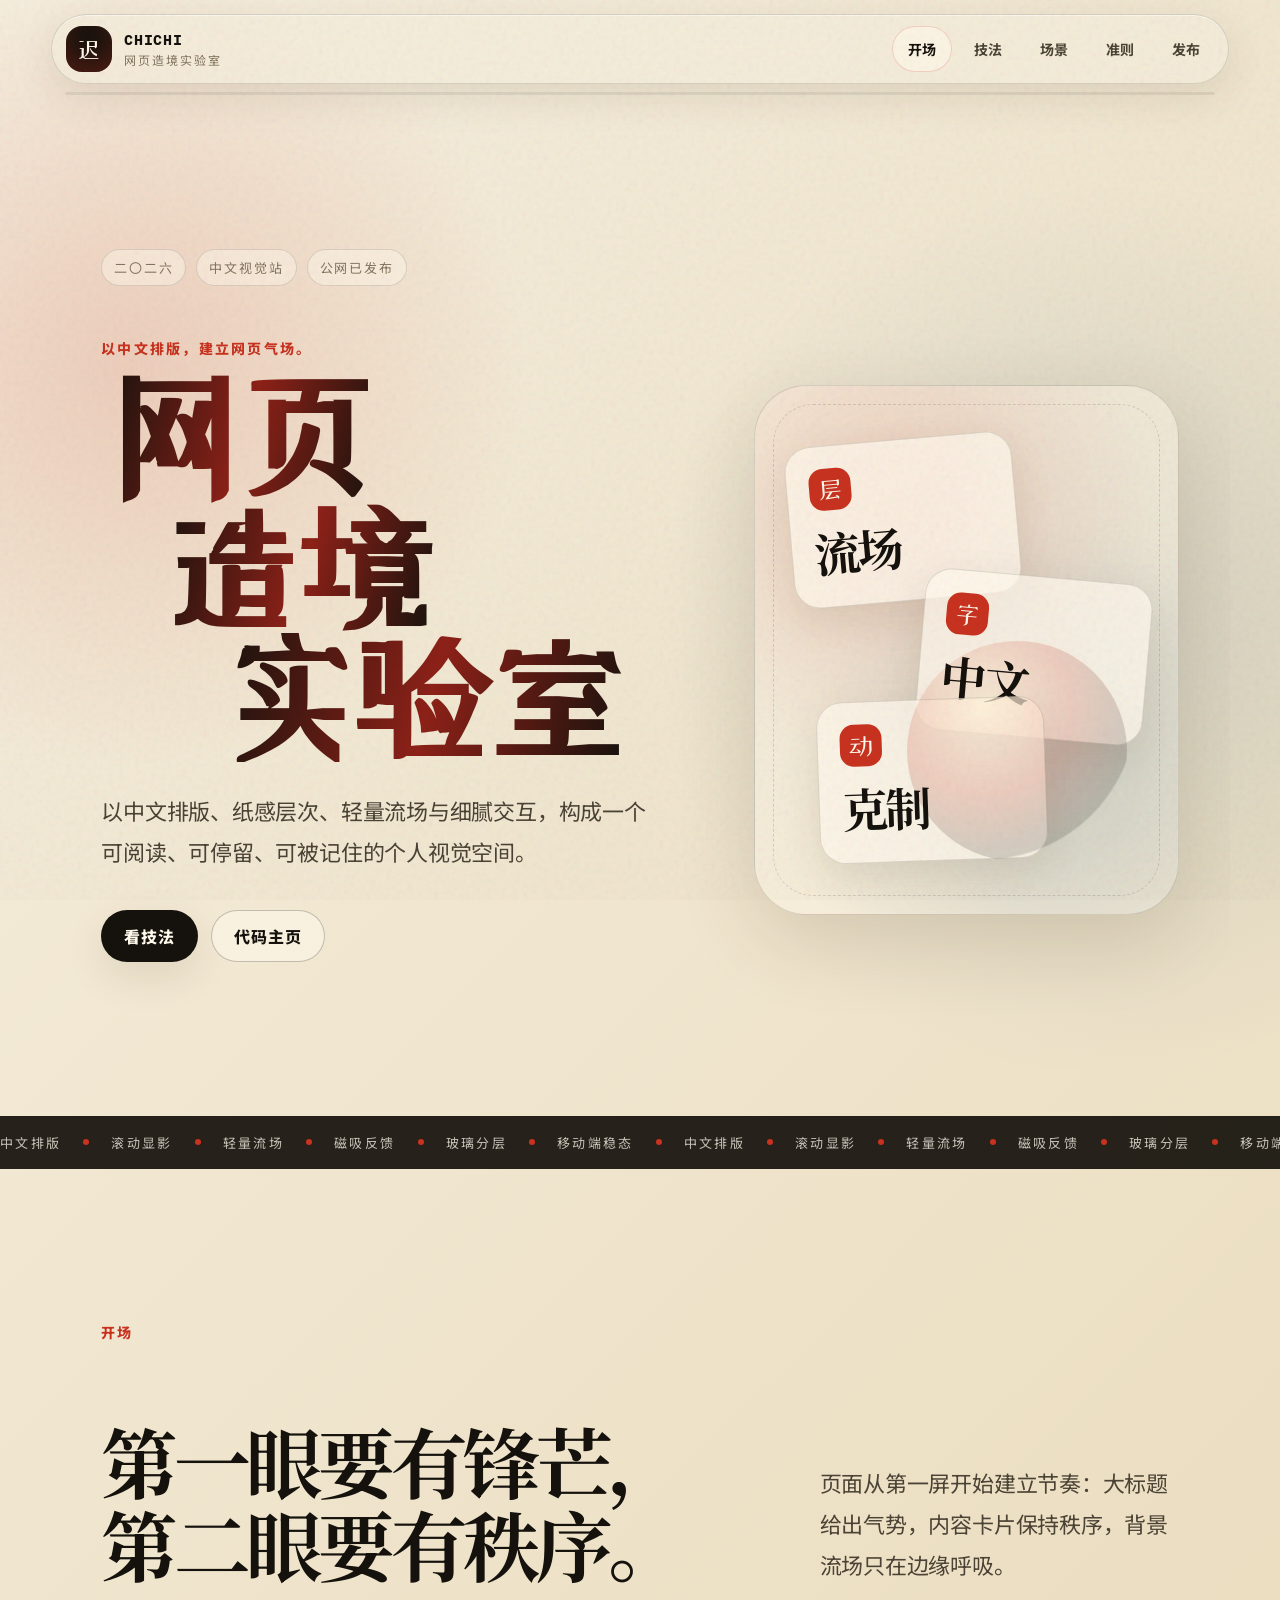
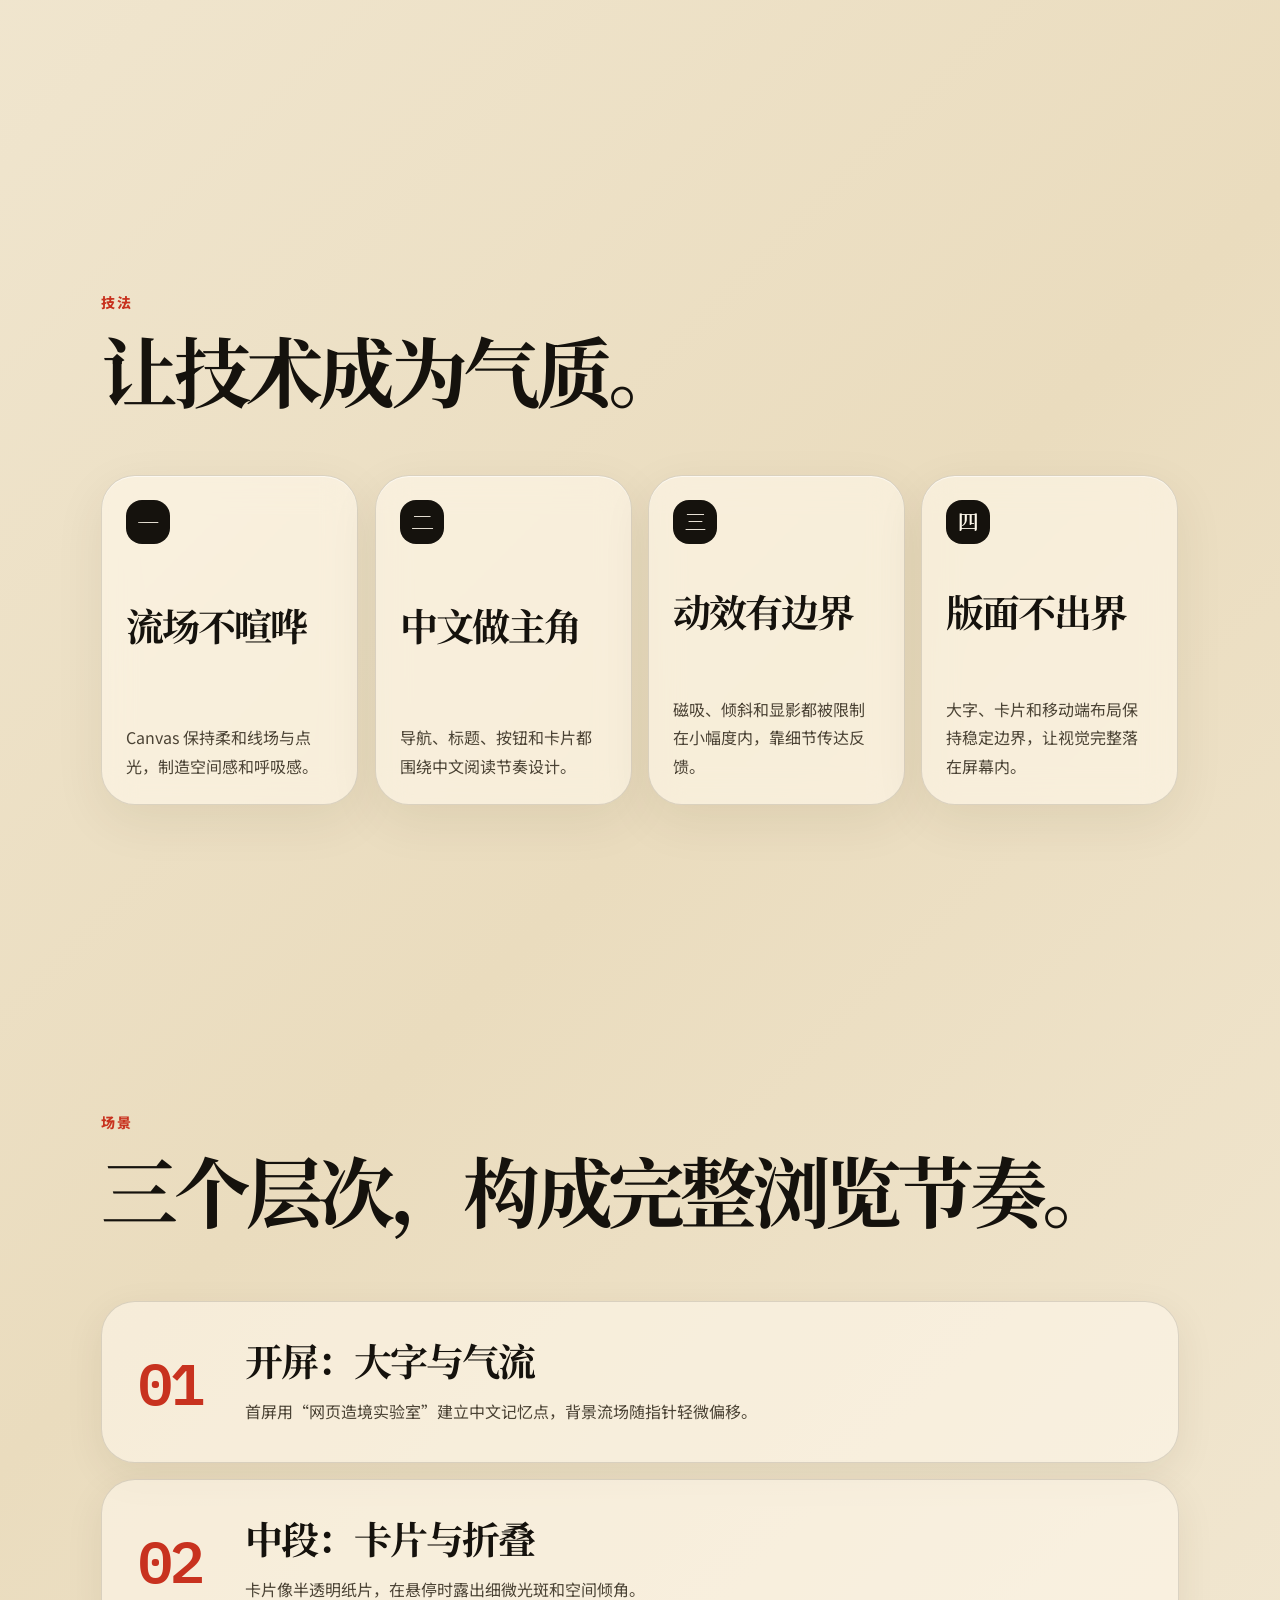
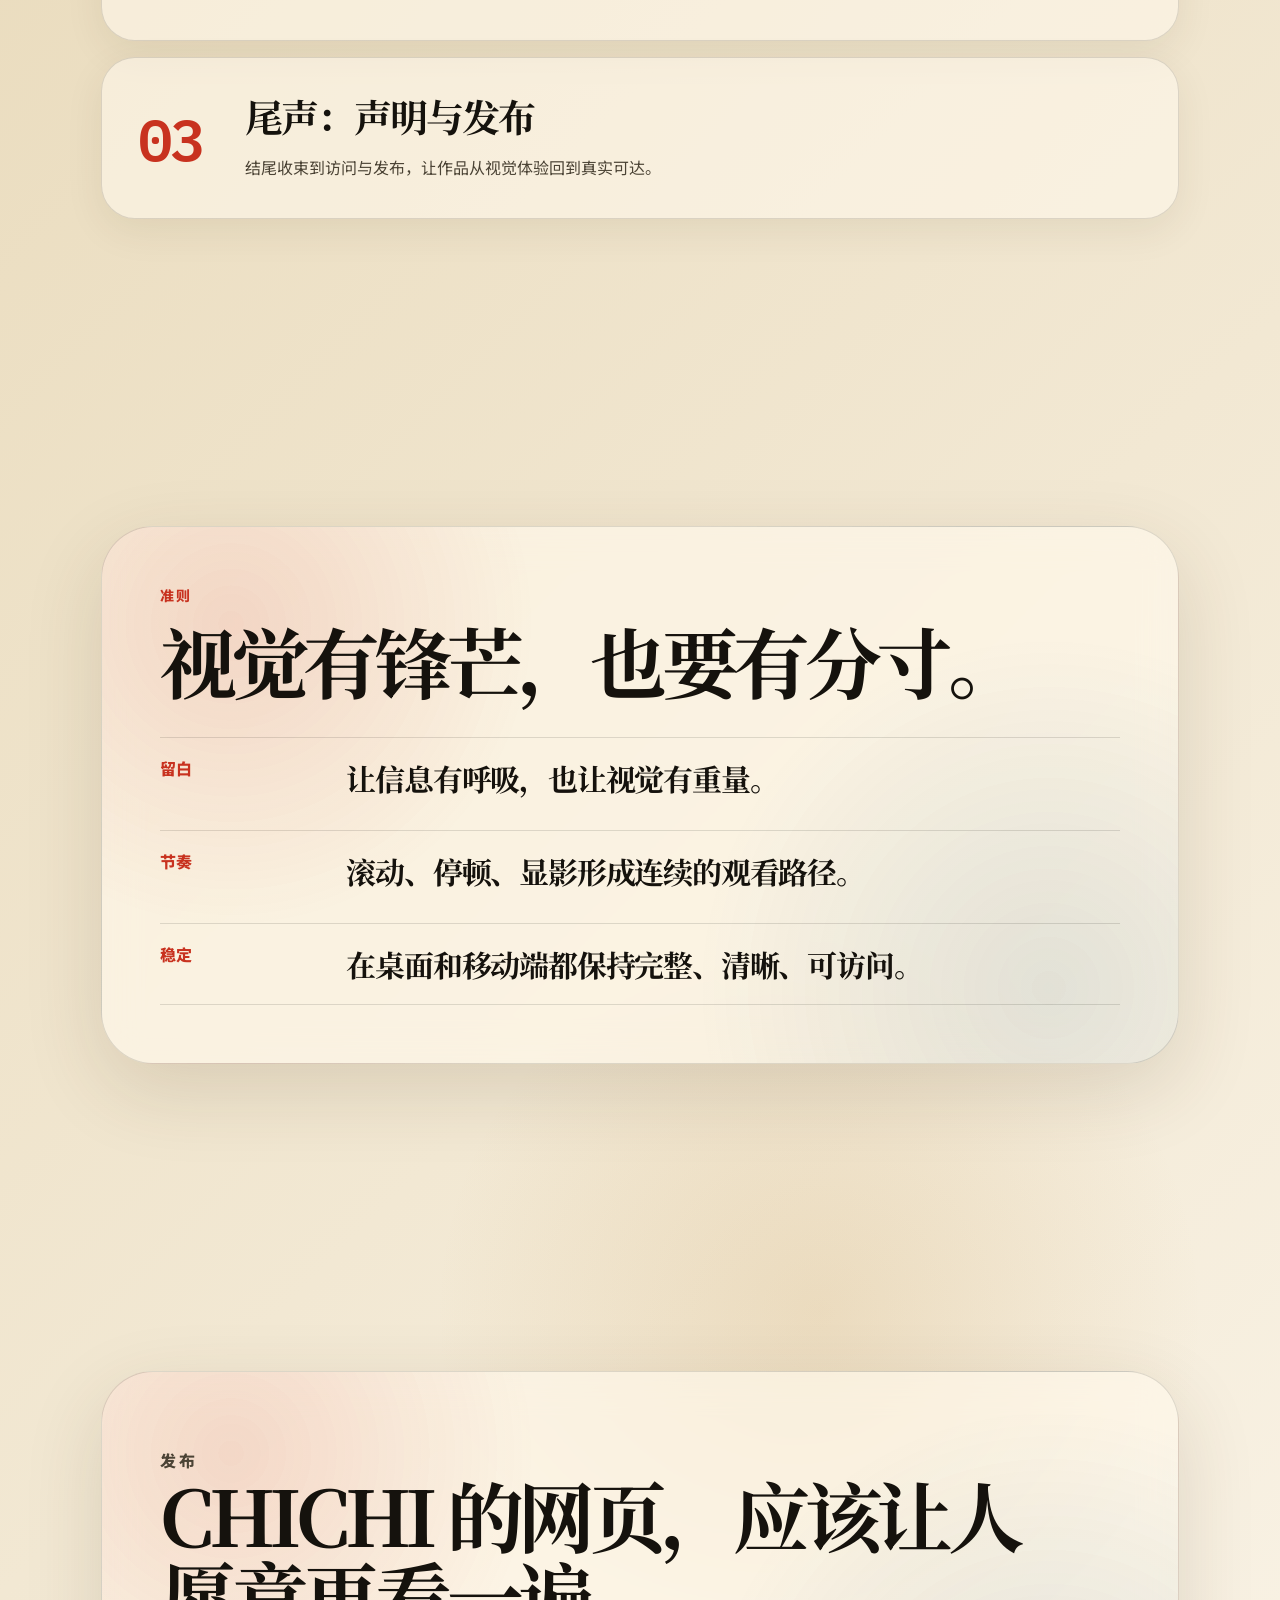
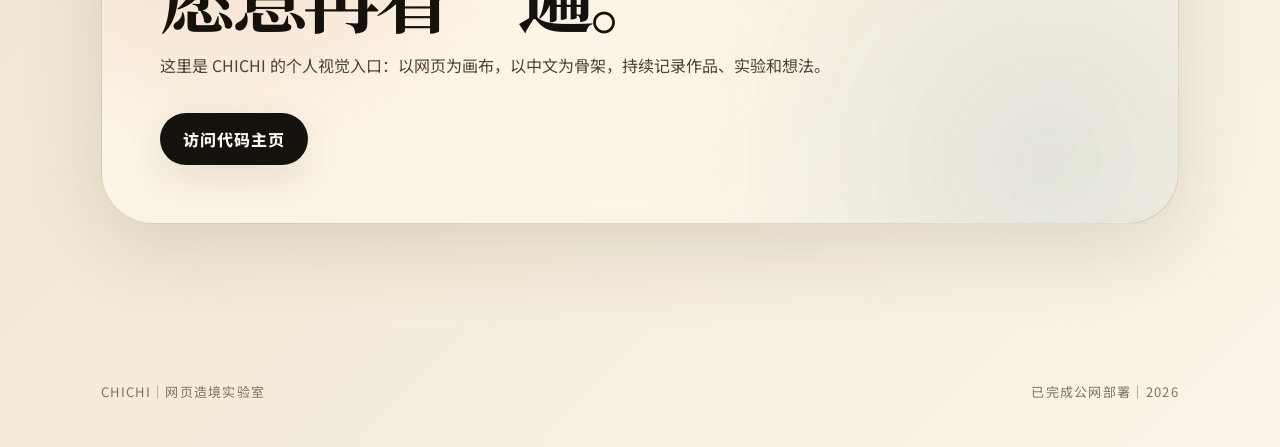
==== commit 991abf94: "Polish public copy and seal character" ====
--- a/index.html
+++ b/index.html
@@ -26,7 +26,7 @@
     <header class="site-header">
         <nav class="nav-shell" aria-label="主导航">
             <a class="brand magnetic" href="#top" aria-label="回到首页">
-                <span class="brand-seal">驰</span>
+                <span class="brand-seal">迟</span>
                 <span>
                     <strong>CHICHI</strong>
                     <small>网页造境实验室</small>
@@ -56,14 +56,14 @@
             </div>
             <div class="hero-grid">
                 <div class="hero-copy">
-                    <p class="eyebrow reveal">不是堆特效，是建立气场。</p>
+                    <p class="eyebrow reveal">以中文排版，建立网页气场。</p>
                     <h1 class="hero-title reveal" id="hero-title">
                         <span>网页</span>
                         <span>造境</span>
                         <span>实验室</span>
                     </h1>
                     <p class="hero-lead reveal">
-                        这一版回到中文本身：用排版、留白、层次、滚动和细腻反馈做视觉记忆点。动效存在，但不抢戏；页面有冲击，也能读下去。
+                        以中文排版、纸感层次、轻量流场与细腻交互，构成一个可阅读、可停留、可被记住的个人视觉空间。
                     </p>
                     <div class="hero-actions reveal">
                         <a class="button primary magnetic" href="#craft">看技法</a>
@@ -100,42 +100,42 @@
             <div class="split-heading">
                 <p class="eyebrow reveal">开场</p>
                 <h2 id="opening-title" class="section-title reveal">第一眼要有锋芒，第二眼要有秩序。</h2>
-                <p class="section-lead reveal">上一版的问题是冲击力用力过猛，英文和霓虹把主体吞掉了。现在改成中文主导：大标题负责气势，卡片负责信息，流场只做背景呼吸。</p>
+                <p class="section-lead reveal">页面从第一屏开始建立节奏：大标题给出气势，内容卡片保持秩序，背景流场只在边缘呼吸。</p>
             </div>
         </section>
 
         <section class="section-shell craft" id="craft" aria-labelledby="craft-title">
             <div class="craft-head reveal">
                 <p class="eyebrow">技法</p>
-                <h2 id="craft-title" class="section-title">把炫技藏进细节里。</h2>
+                <h2 id="craft-title" class="section-title">让技术成为气质。</h2>
             </div>
             <div class="craft-grid">
                 <article class="craft-card reveal" data-spotlight data-tilt>
                     <span class="card-index">一</span>
                     <h3>流场不喧哗</h3>
-                    <p>Canvas 只保留柔和线场和点光，制造空间感，不再把背景做成噪声墙。</p>
+                    <p>Canvas 保持柔和线场与点光，制造空间感和呼吸感。</p>
                 </article>
                 <article class="craft-card reveal" data-spotlight data-tilt>
                     <span class="card-index">二</span>
                     <h3>中文做主角</h3>
-                    <p>导航、标题、按钮、卡片全部中文化，英文只保留必要品牌和 GitHub。</p>
+                    <p>导航、标题、按钮和卡片都围绕中文阅读节奏设计。</p>
                 </article>
                 <article class="craft-card reveal" data-spotlight data-tilt>
                     <span class="card-index">三</span>
                     <h3>动效有边界</h3>
-                    <p>磁吸、倾斜和显影都被限制在小幅度内，避免漂浮、错位和视觉疲劳。</p>
+                    <p>磁吸、倾斜和显影都被限制在小幅度内，靠细节传达反馈。</p>
                 </article>
                 <article class="craft-card reveal" data-spotlight data-tilt>
                     <span class="card-index">四</span>
                     <h3>版面不出界</h3>
-                    <p>所有大字和卡片都设置最大宽度、自动换行和移动端降级，避免横向溢出。</p>
+                    <p>大字、卡片和移动端布局保持稳定边界，让视觉完整落在屏幕内。</p>
                 </article>
             </div>
         </section>
 
         <section class="section-shell scenes" id="scenes" aria-labelledby="scenes-title">
             <p class="eyebrow reveal">场景</p>
-            <h2 id="scenes-title" class="section-title reveal">三个可以继续打磨的视觉段落。</h2>
+            <h2 id="scenes-title" class="section-title reveal">三个层次，构成完整浏览节奏。</h2>
             <div class="scene-stack">
                 <article class="scene reveal" data-spotlight>
                     <div class="scene-number">01</div>
@@ -155,7 +155,7 @@
                     <div class="scene-number">03</div>
                     <div>
                         <h3>尾声：声明与发布</h3>
-                        <p>结尾回到行动：不是演示图，而是已经能打开、能分享、能继续迭代的网页作品。</p>
+                        <p>结尾收束到访问与发布，让作品从视觉体验回到真实可达。</p>
                     </div>
                 </article>
             </div>
@@ -164,11 +164,11 @@
         <section class="section-shell rules" id="rules" aria-labelledby="rules-title">
             <div class="rules-panel reveal" data-spotlight>
                 <p class="eyebrow">准则</p>
-                <h2 id="rules-title">参加视觉竞赛，不能只靠“多”。</h2>
+                <h2 id="rules-title">视觉有锋芒，也要有分寸。</h2>
                 <ul>
-                    <li><span>少一点堆叠</span><strong>每一种效果都要服务画面。</strong></li>
-                    <li><span>多一点节奏</span><strong>滚动、停顿、显影要像镜头剪辑。</strong></li>
-                    <li><span>稳一点工程</span><strong>移动端、性能和可访问性不能塌。</strong></li>
+                    <li><span>留白</span><strong>让信息有呼吸，也让视觉有重量。</strong></li>
+                    <li><span>节奏</span><strong>滚动、停顿、显影形成连续的观看路径。</strong></li>
+                    <li><span>稳定</span><strong>在桌面和移动端都保持完整、清晰、可访问。</strong></li>
                 </ul>
             </div>
         </section>
@@ -177,7 +177,7 @@
             <div class="publish-card reveal" data-spotlight>
                 <p class="eyebrow">发布</p>
                 <h2 id="publish-title">CHICHI 的网页，应该让人愿意再看一遍。</h2>
-                <p>当前版本已经改成中文主导、视觉收敛、交互克制的方向。后续如果继续冲奖，应该补真实作品案例、WebGL 章节和更完整的滚动叙事。</p>
+                <p>这里是 CHICHI 的个人视觉入口：以网页为画布，以中文为骨架，持续记录作品、实验和想法。</p>
                 <a class="button primary magnetic" data-github-link href="https://github.com/dh666i" target="_blank" rel="noreferrer">访问代码主页</a>
             </div>
         </section>
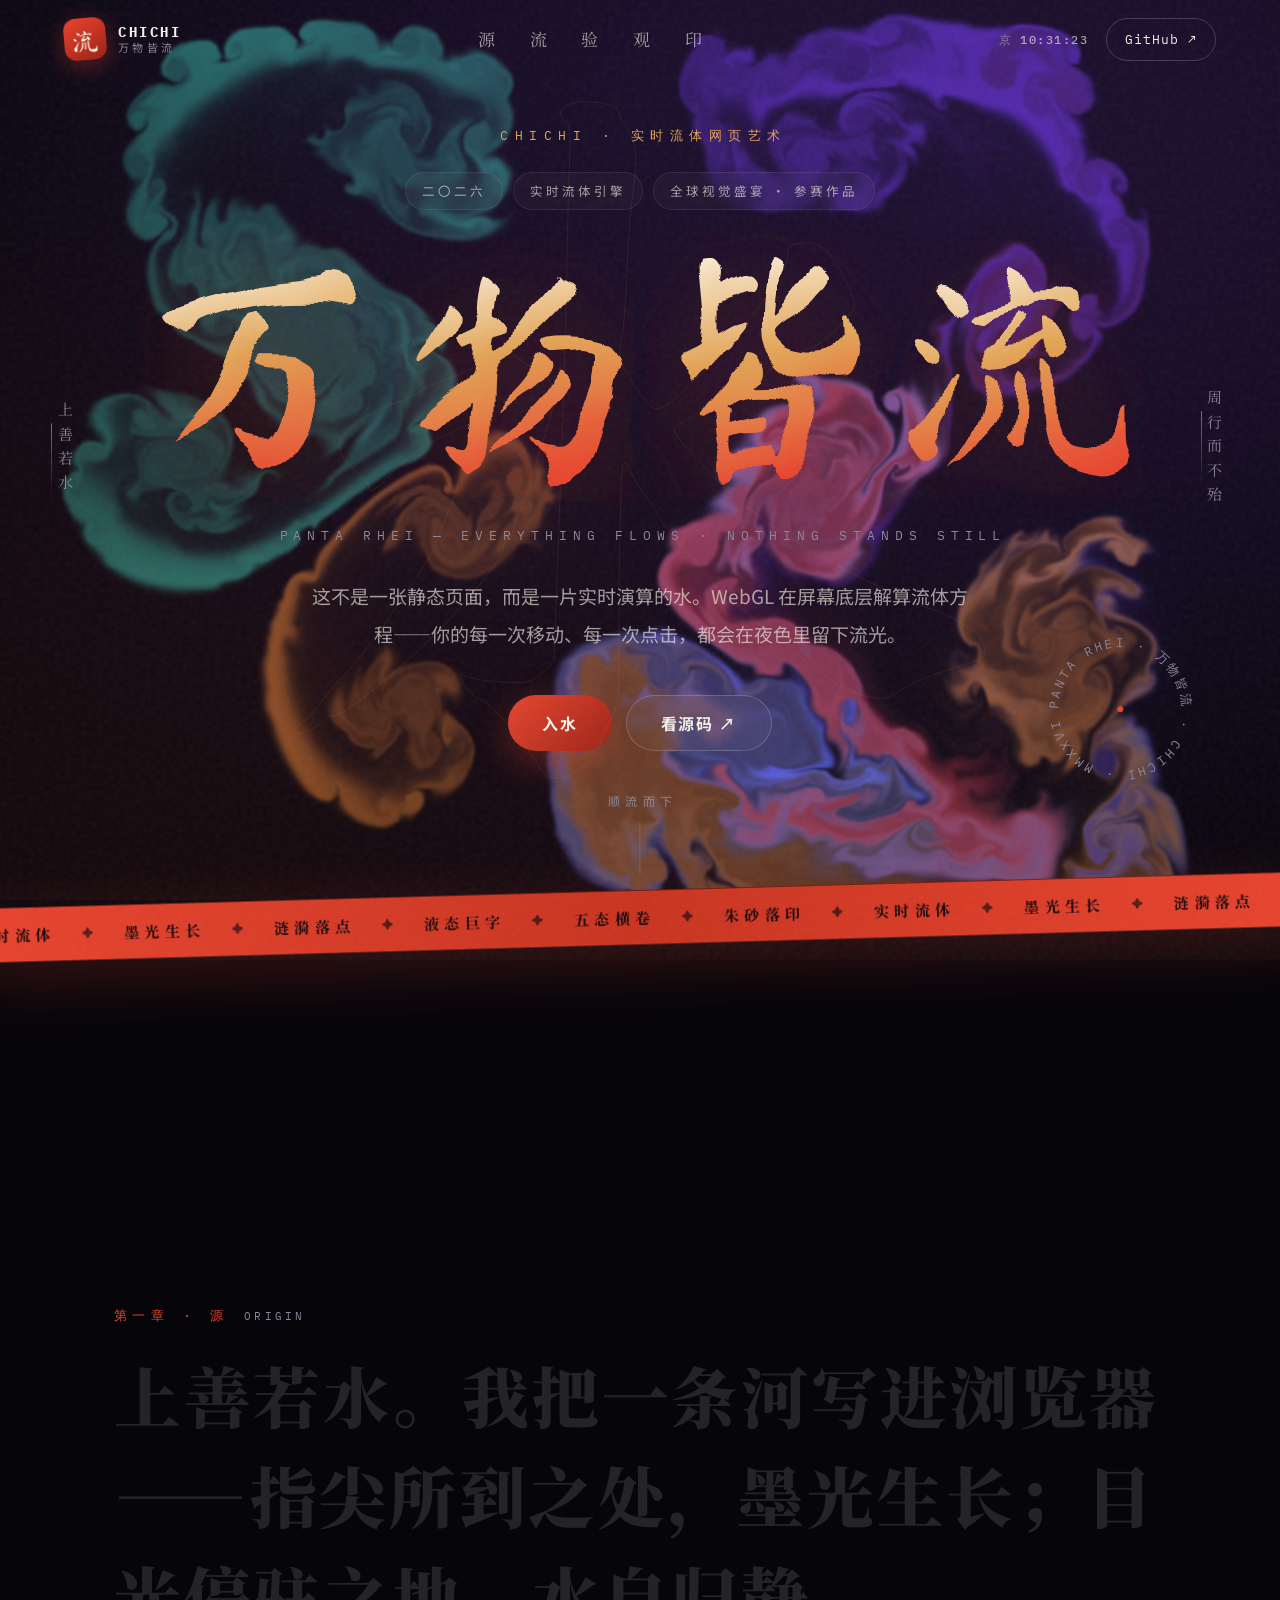
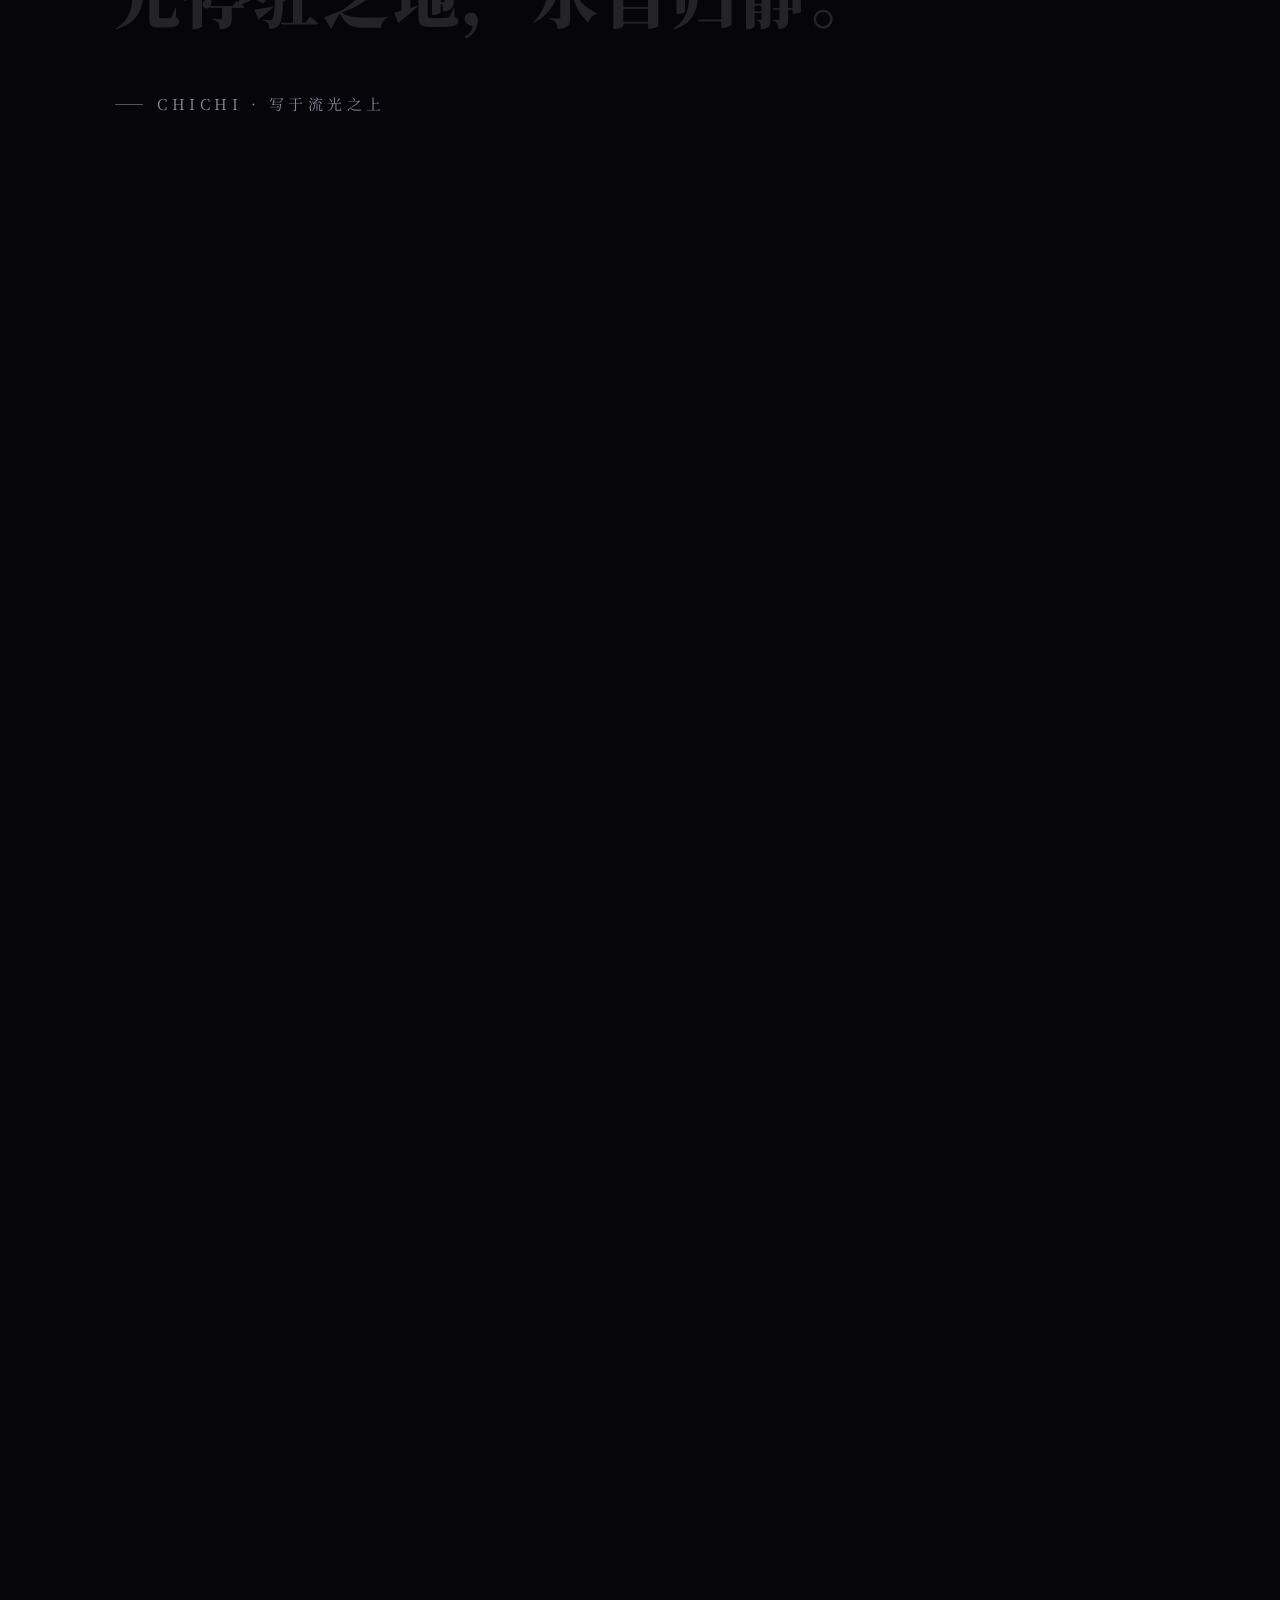
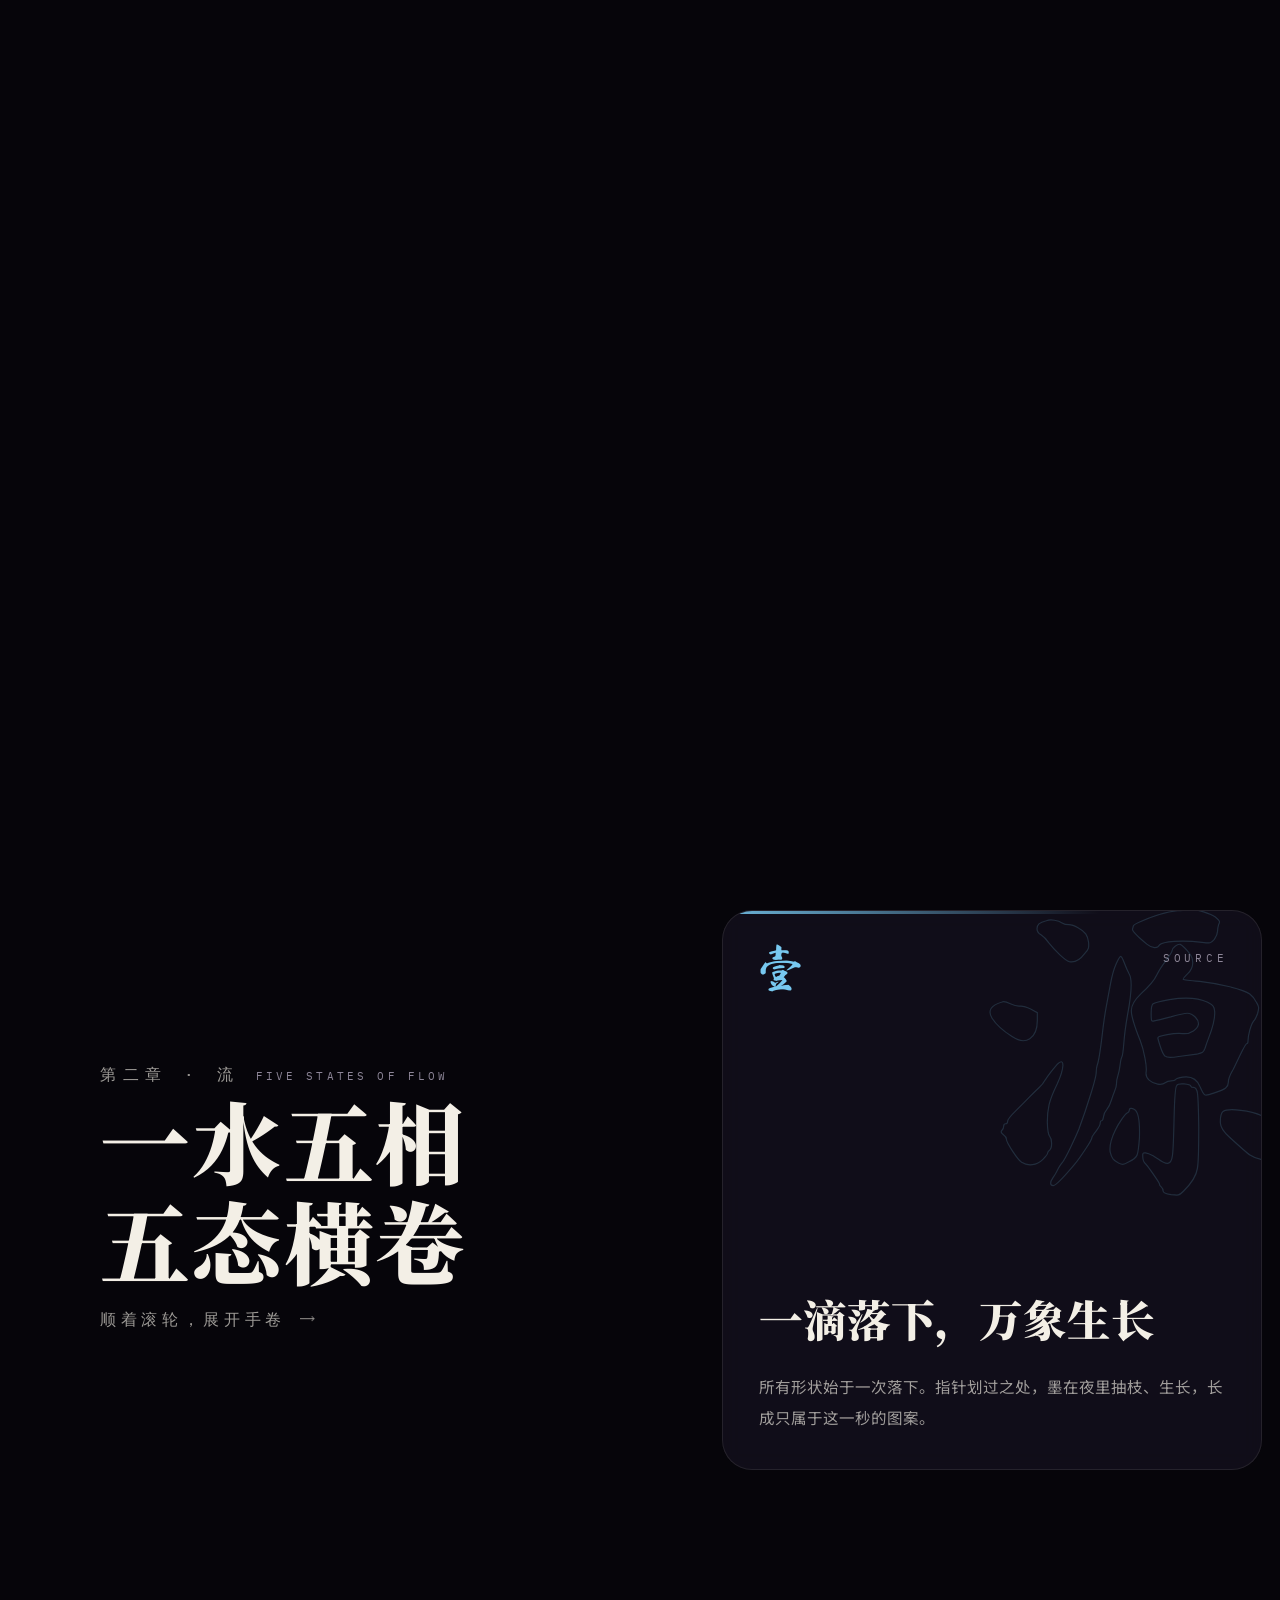
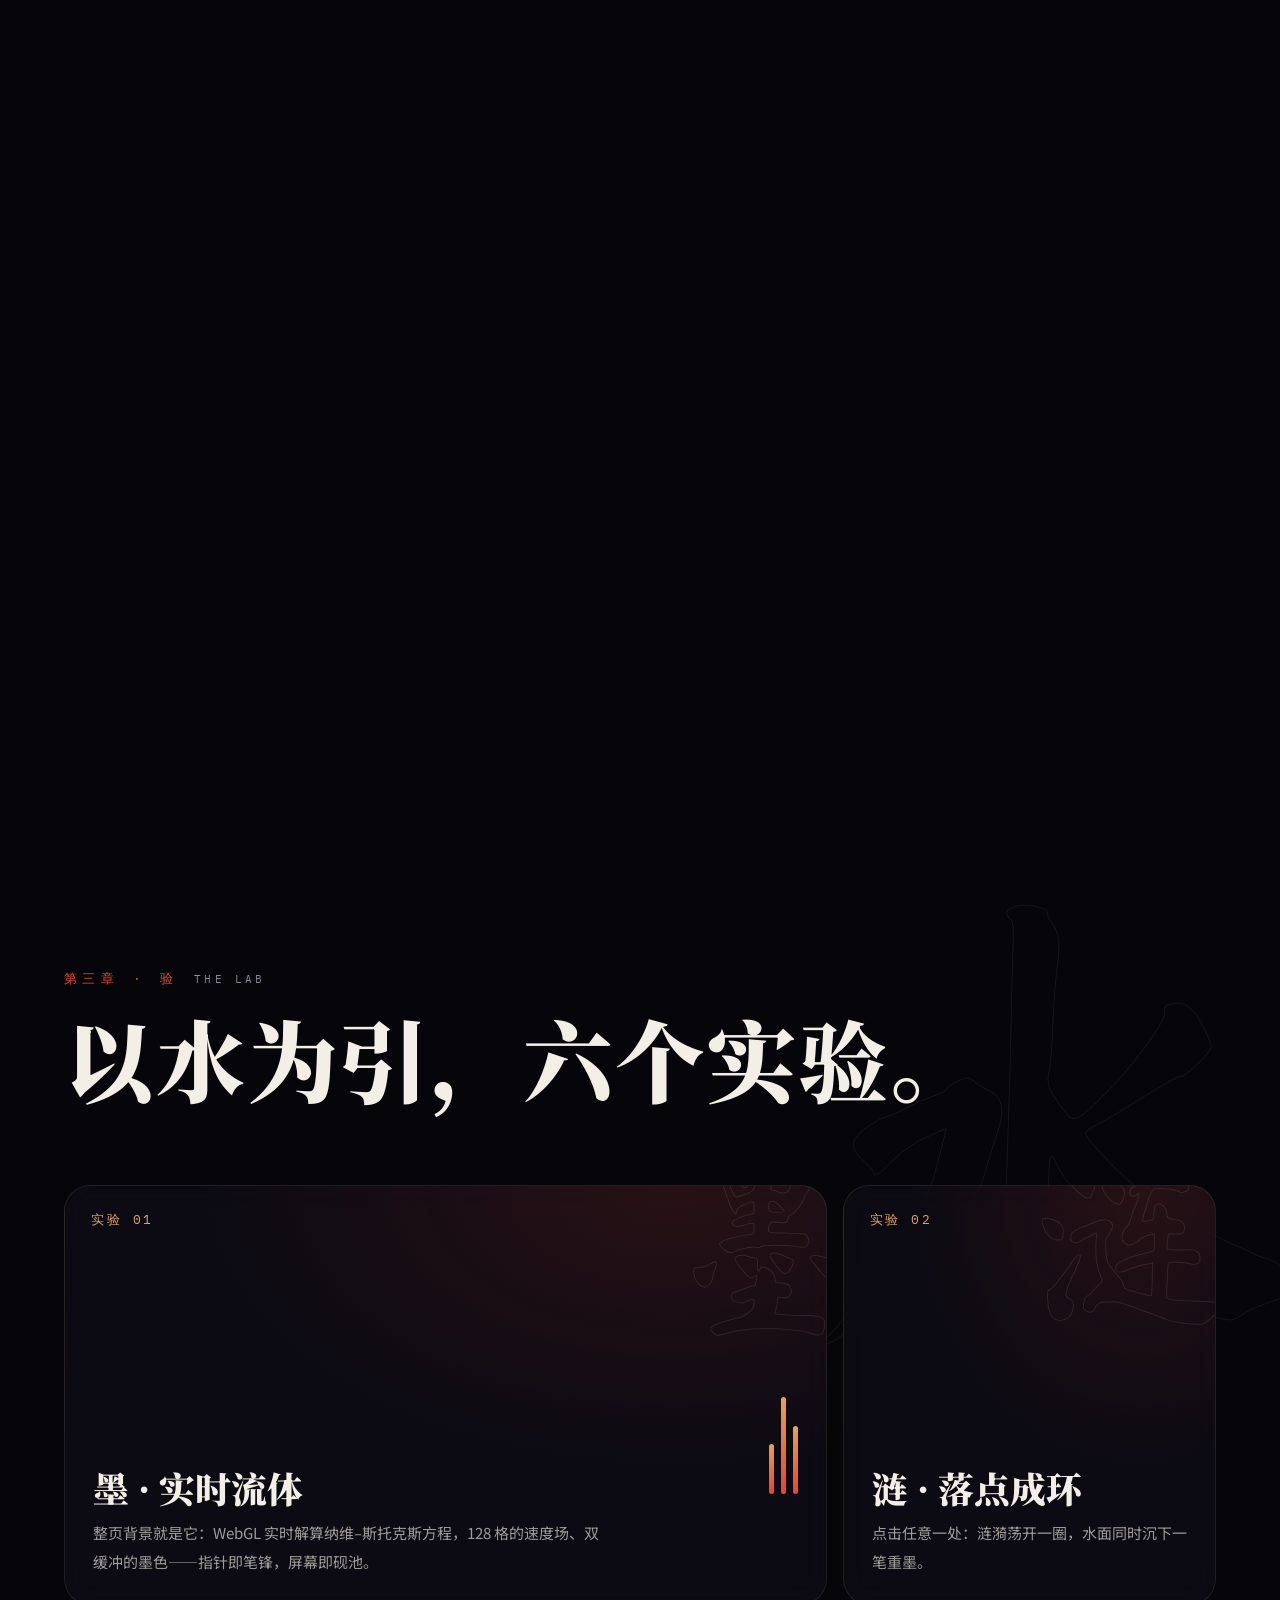
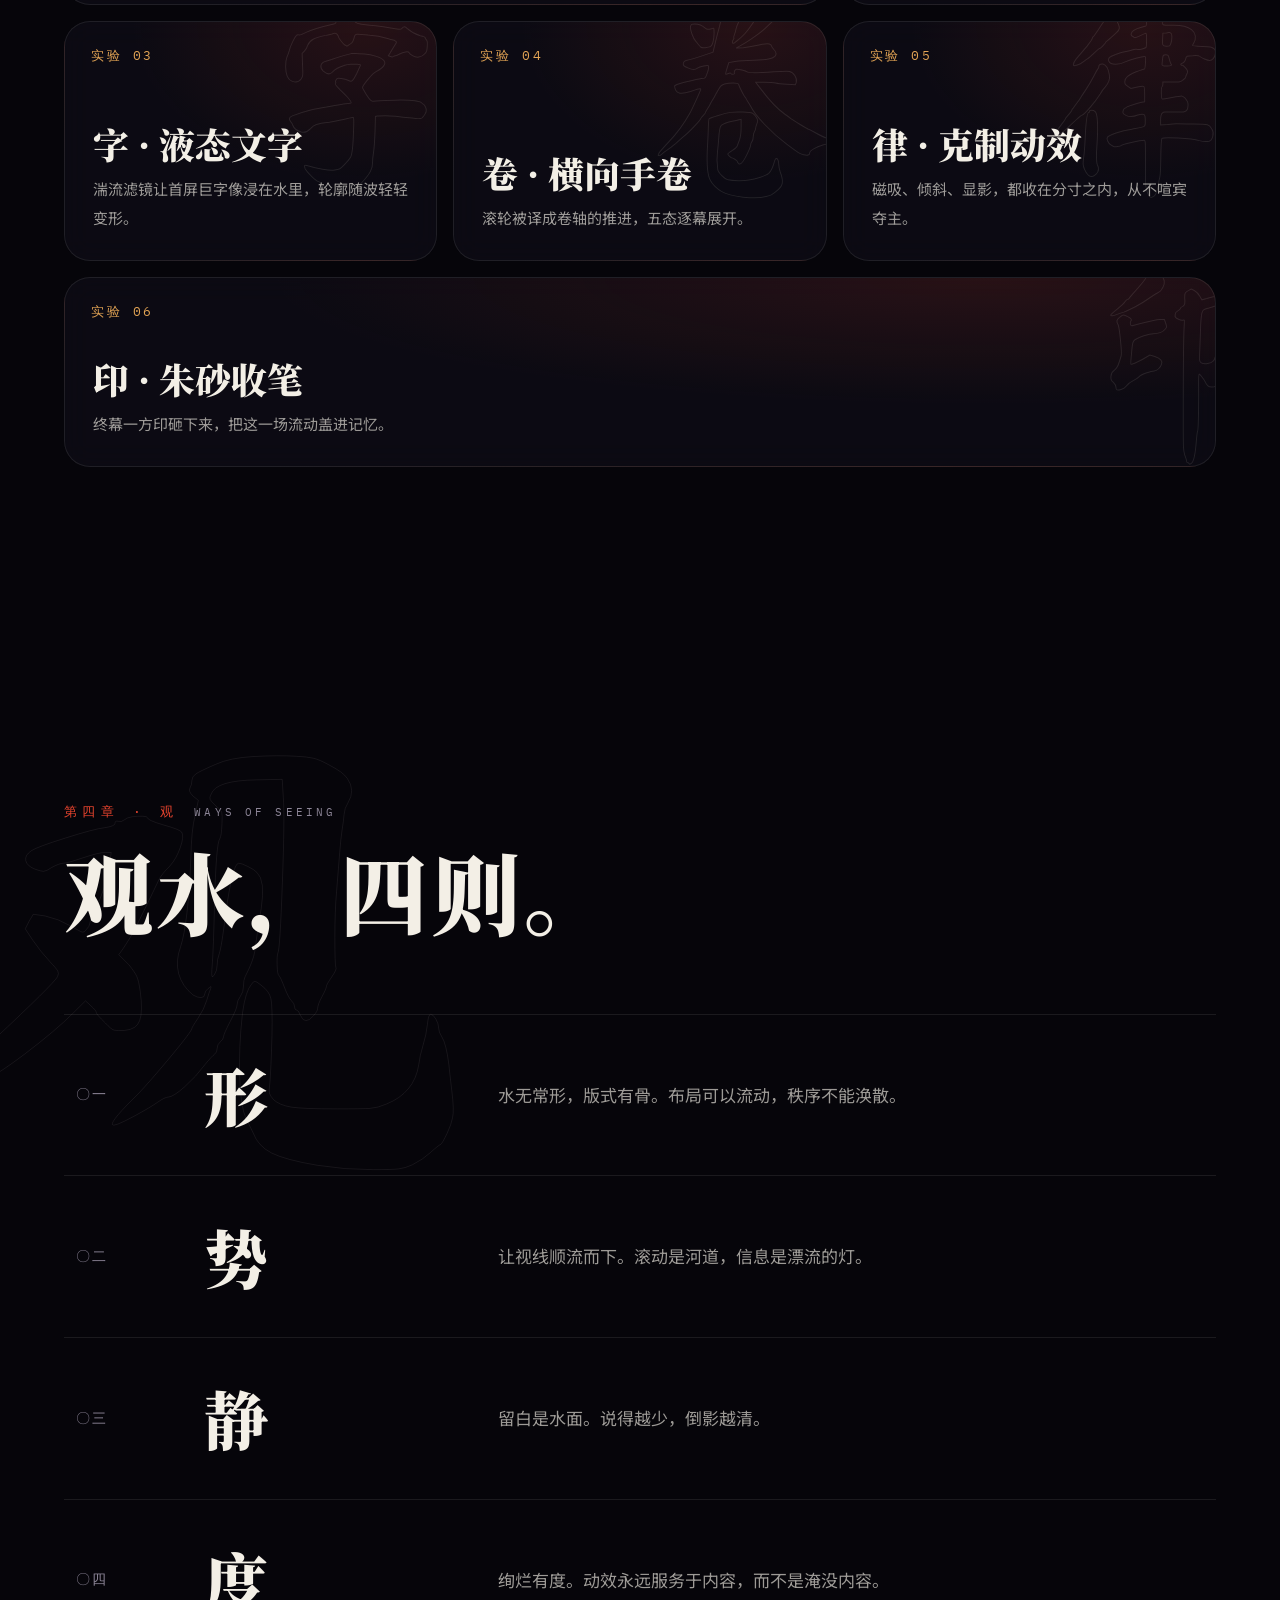
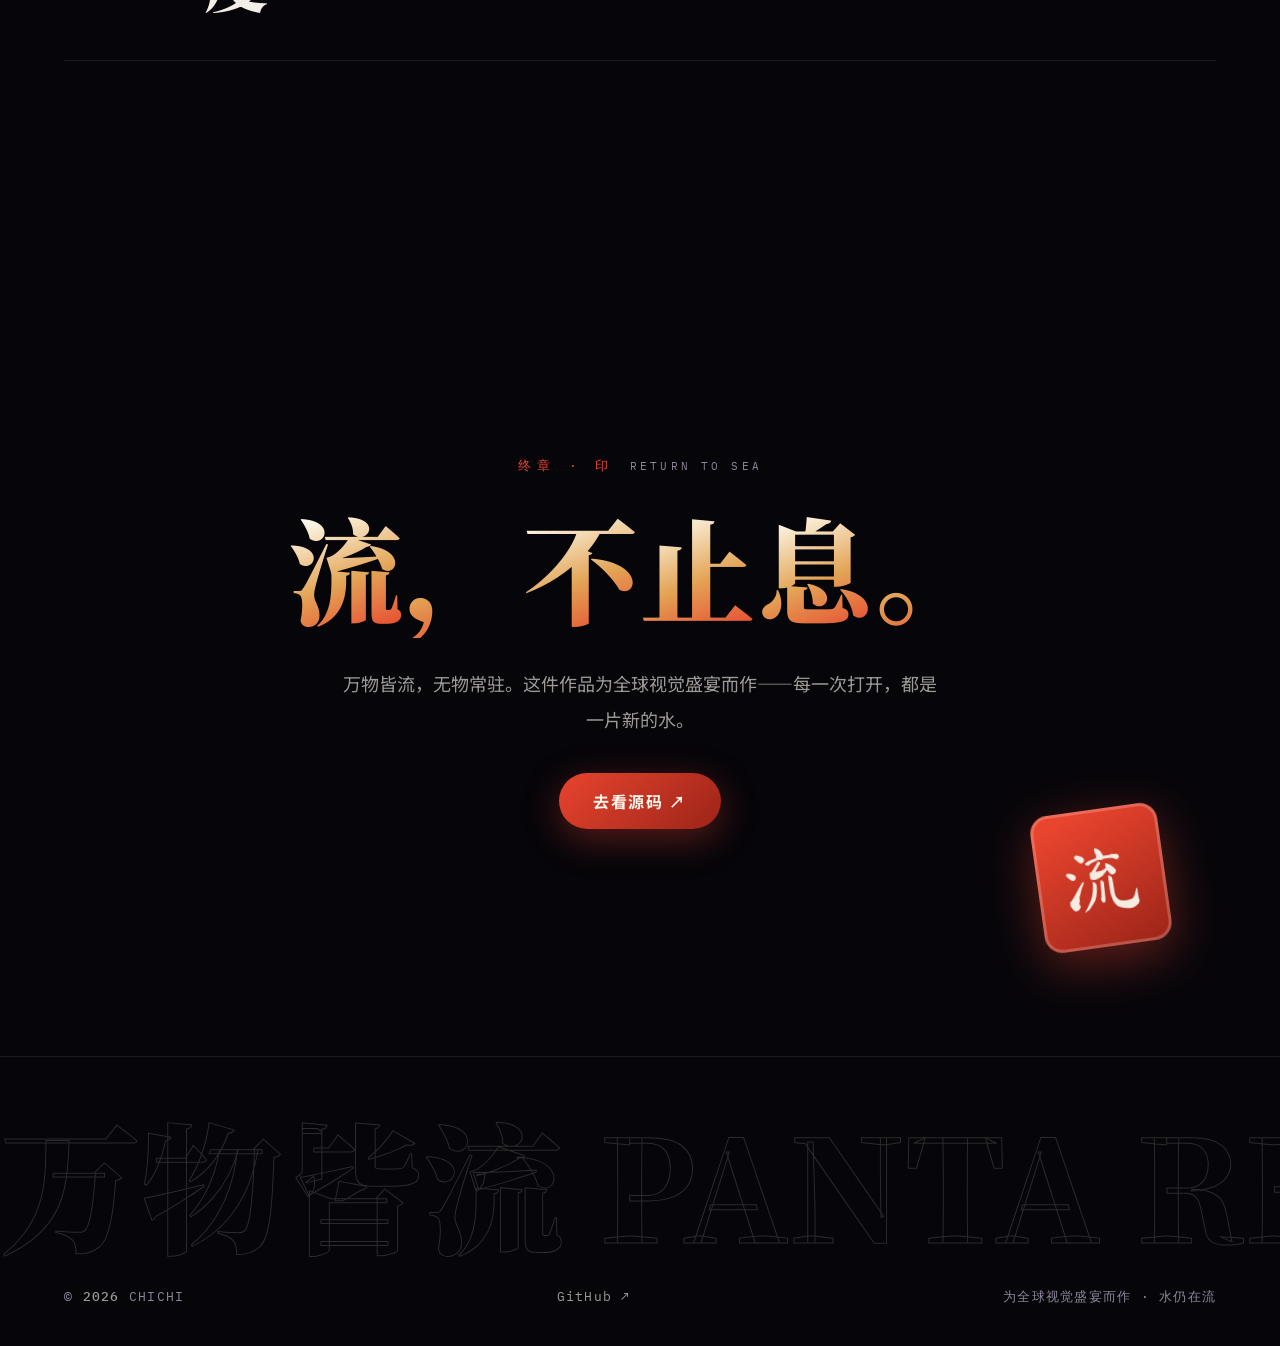
==== commit 8d8af66d: "Rebuild as PANTA RHEI: real-time fluid simulation art site" ====
--- a/index.html
+++ b/index.html
@@ -1,200 +1,328 @@
-﻿<!DOCTYPE html>
+<!DOCTYPE html>
 <html lang="zh-CN">
 <head>
     <meta charset="UTF-8">
     <meta name="viewport" content="width=device-width, initial-scale=1.0">
-    <meta name="description" content="CHICHI 的中文网页造境实验室：以中文排版、轻量流场、滚动显影和细腻交互构成的个人视觉站。">
-    <meta name="theme-color" content="#f4eddd">
+    <meta name="description" content="万物皆流 PANTA RHEI——CHICHI 为全球视觉盛宴打造的实时流体网页艺术：WebGL 流体模拟、液态巨字、五态横卷、涟漪落点与朱砂落印。">
+    <meta name="theme-color" content="#06050a">
     <meta property="og:type" content="website">
-    <meta property="og:title" content="CHICHI｜网页造境实验室">
-    <meta property="og:description" content="中文主导的视觉与交互个人站。克制、细腻、可访问。">
+    <meta property="og:title" content="CHICHI｜万物皆流 PANTA RHEI">
+    <meta property="og:description" content="这不是一张网页，是一片实时演算的水。移动指针，搅动流光。">
     <meta property="og:locale" content="zh_CN">
     <meta name="twitter:card" content="summary_large_image">
-    <title>CHICHI｜网页造境实验室</title>
+    <title>CHICHI｜万物皆流 PANTA RHEI · 实时流体网页艺术</title>
     <link rel="preconnect" href="https://fonts.googleapis.com">
     <link rel="preconnect" href="https://fonts.gstatic.com" crossorigin>
-    <link href="https://fonts.googleapis.com/css2?family=Noto+Sans+SC:wght@400;500;700;900&family=Noto+Serif+SC:wght@500;700;900&family=ZCOOL+XiaoWei&family=IBM+Plex+Mono:wght@400;500;600&display=swap" rel="stylesheet">
-    <link rel="icon" href="data:image/svg+xml,%3Csvg xmlns='http://www.w3.org/2000/svg' viewBox='0 0 64 64'%3E%3Crect width='64' height='64' rx='18' fill='%2314110c'/%3E%3Cpath d='M18 18h28v6H24v16h22v6H18z' fill='%23f2dfb2'/%3E%3Cpath d='M30 28h16v6H30z' fill='%23c8321f'/%3E%3C/svg%3E">
+    <link href="https://fonts.googleapis.com/css2?family=IBM+Plex+Mono:wght@400;500&family=Ma+Shan+Zheng&family=Noto+Sans+SC:wght@400;500;700&family=Noto+Serif+SC:wght@600;900&display=swap" rel="stylesheet">
+    <link rel="icon" href="data:image/svg+xml,%3Csvg xmlns='http://www.w3.org/2000/svg' viewBox='0 0 64 64'%3E%3Crect width='64' height='64' rx='14' fill='%23d3392b'/%3E%3Ctext x='32' y='44' font-size='34' text-anchor='middle' fill='%23f3efe6' font-family='serif'%3E%E6%B5%81%3C/text%3E%3C/svg%3E">
     <link rel="stylesheet" href="styles.css">
+    <noscript>
+        <style>
+            .loader, .cursor-dot, .cursor-ring, .bg-fluid, .grain { display: none !important; }
+            [data-reveal] { opacity: 1 !important; transform: none !important; }
+            .mask i { transform: none !important; }
+            .manifesto { height: auto !important; }
+            .manifesto-pin { position: static !important; min-height: 0 !important; padding-block: 120px; }
+            .manifesto-text .ch, .manifesto-text { color: var(--text) !important; }
+            .manifesto-sign { opacity: 1 !important; transform: none !important; }
+            .scenes { height: auto !important; }
+            .scenes .pin { position: static !important; height: auto !important; }
+            .scenes .track { transform: none !important; flex-direction: column; padding: 0 var(--pad); }
+            .seal { opacity: 1 !important; transform: rotate(-8deg) !important; }
+            body { overflow: auto !important; }
+        </style>
+    </noscript>
 </head>
-<body>
+<body class="is-loading">
     <a class="skip-link" href="#main">跳到主要内容</a>
-    <canvas class="ink-canvas" data-ink aria-hidden="true"></canvas>
-    <div class="paper-grain" aria-hidden="true"></div>
-    <div class="cursor-aura" data-cursor-aura aria-hidden="true"></div>
-
-    <header class="site-header">
-        <nav class="nav-shell" aria-label="主导航">
-            <a class="brand magnetic" href="#top" aria-label="回到首页">
-                <span class="brand-seal">迟</span>
-                <span>
-                    <strong>CHICHI</strong>
-                    <small>网页造境实验室</small>
-                </span>
+
+    <svg class="svg-defs" width="0" height="0" aria-hidden="true" focusable="false">
+        <filter id="liquid" x="-20%" y="-20%" width="140%" height="140%">
+            <feTurbulence type="fractalNoise" baseFrequency="0.007 0.011" numOctaves="2" seed="7" result="noise">
+                <animate attributeName="baseFrequency" dur="18s" values="0.007 0.011;0.011 0.016;0.007 0.011" repeatCount="indefinite"/>
+            </feTurbulence>
+            <feDisplacementMap in="SourceGraphic" in2="noise" scale="30" xChannelSelector="R" yChannelSelector="G"/>
+        </filter>
+    </svg>
+
+    <div class="loader" data-loader aria-hidden="true">
+        <div class="loader-curtain loader-curtain-top"></div>
+        <div class="loader-curtain loader-curtain-bottom"></div>
+        <div class="loader-core">
+            <span class="loader-seal">流</span>
+            <div class="loader-track"><i data-loader-bar></i></div>
+            <div class="loader-meta">
+                <span>引水入境</span>
+                <span data-loader-count>00</span>
+            </div>
+        </div>
+    </div>
+
+    <canvas class="bg-fluid" data-fluid aria-hidden="true"></canvas>
+    <div class="grain" aria-hidden="true"></div>
+    <div class="cursor-dot" data-cursor-dot aria-hidden="true"></div>
+    <div class="cursor-ring" data-cursor-ring aria-hidden="true"></div>
+    <div class="progress" aria-hidden="true"><i data-progress></i></div>
+
+    <header class="site-header" data-header>
+        <a class="brand magnetic" href="#top" aria-label="回到顶部">
+            <span class="brand-seal" aria-hidden="true">流</span>
+            <span class="brand-text">
+                <strong>CHICHI</strong>
+                <small>万物皆流</small>
+            </span>
+        </a>
+        <nav class="nav-links" aria-label="主导航">
+            <a href="#yuan" data-scramble>源</a>
+            <a href="#liu" data-scramble>流</a>
+            <a href="#yan" data-scramble>验</a>
+            <a href="#guan" data-scramble>观</a>
+            <a href="#yin" data-scramble>印</a>
+        </nav>
+        <div class="header-side">
+            <span class="clock" aria-label="北京时间">京 <b data-clock>--:--:--</b></span>
+            <a class="gh magnetic" data-github-link href="https://github.com/dh666i" target="_blank" rel="noreferrer">GitHub ↗</a>
+            <button class="burger" type="button" aria-expanded="false" aria-controls="menu" aria-label="打开菜单">
+                <i></i><i></i>
+            </button>
+        </div>
+    </header>
+
+    <div class="menu" id="menu" data-menu aria-hidden="true">
+        <nav class="menu-links" aria-label="全屏导航">
+            <a href="#yuan"><em>〇一</em><span>源</span><small>ORIGIN</small></a>
+            <a href="#liu"><em>〇二</em><span>流</span><small>FIVE STATES</small></a>
+            <a href="#yan"><em>〇三</em><span>验</span><small>THE LAB</small></a>
+            <a href="#guan"><em>〇四</em><span>观</span><small>WAYS OF SEEING</small></a>
+            <a href="#yin"><em>〇五</em><span>印</span><small>SEAL</small></a>
+        </nav>
+        <div class="menu-foot">
+            <a data-github-link href="https://github.com/dh666i" target="_blank" rel="noreferrer"><span data-github-text>@dh666i</span></a>
+            <span>北京时间 <b data-clock>--:--:--</b></span>
+        </div>
+    </div>
+
+    <main id="main">
+        <section class="hero" id="top" aria-labelledby="hero-title">
+            <p class="hero-kicker r-up" data-reveal>CHICHI · 实时流体网页艺术</p>
+            <ul class="hero-meta r-up" data-reveal>
+                <li>二〇二六</li>
+                <li>实时流体引擎</li>
+                <li>全球视觉盛宴 · 参赛作品</li>
+            </ul>
+            <h1 class="hero-title" id="hero-title" aria-label="万物皆流">
+                <span class="hero-char" style="--fd:0s" aria-hidden="true"><span class="mask"><i style="--d:.08s">万</i></span></span>
+                <span class="hero-char" style="--fd:-3s" aria-hidden="true"><span class="mask"><i style="--d:.18s">物</i></span></span>
+                <span class="hero-char" style="--fd:-6s" aria-hidden="true"><span class="mask"><i style="--d:.28s">皆</i></span></span>
+                <span class="hero-char" style="--fd:-9s" aria-hidden="true"><span class="mask"><i style="--d:.38s">流</i></span></span>
+            </h1>
+            <p class="hero-en r-up" data-reveal>PANTA RHEI — EVERYTHING FLOWS · NOTHING STANDS STILL</p>
+            <p class="hero-lead r-up" data-reveal>
+                这不是一张静态页面，而是一片实时演算的水。WebGL 在屏幕底层解算流体方程——你的每一次移动、每一次点击，都会在夜色里留下流光。
+            </p>
+            <div class="hero-actions r-up" data-reveal>
+                <a class="btn primary magnetic" href="#yuan">入水</a>
+                <a class="btn ghost magnetic" data-github-link href="https://github.com/dh666i" target="_blank" rel="noreferrer">看源码 ↗</a>
+            </div>
+            <p class="hero-hint r-up" data-reveal><i aria-hidden="true"></i>移动指针，搅动这片水 · MOVE TO STIR</p>
+
+            <span class="hero-ghost" aria-hidden="true">水</span>
+            <span class="hero-vert hero-vert-l" aria-hidden="true">上善若水</span>
+            <span class="hero-vert hero-vert-r" aria-hidden="true">周行而不殆</span>
+            <svg class="orbit" viewBox="0 0 140 140" aria-hidden="true">
+                <defs>
+                    <path id="orbit-path" d="M70 70 m -52 0 a 52 52 0 1 1 104 0 a 52 52 0 1 1 -104 0"></path>
+                </defs>
+                <text class="orbit-text"><textPath href="#orbit-path">PANTA RHEI · 万物皆流 · CHICHI · MMXXVI · </textPath></text>
+                <circle class="orbit-dot" cx="70" cy="70" r="2.5"></circle>
+            </svg>
+            <a class="scroll-hint" href="#yuan" aria-label="向下滚动，顺流而下">
+                <span>顺流而下</span>
+                <i aria-hidden="true"></i>
             </a>
-            <button class="menu-toggle magnetic" type="button" aria-expanded="false" aria-controls="site-menu">
-                <span>菜单</span>
-                <i aria-hidden="true"></i>
-            </button>
-            <div class="nav-links" id="site-menu">
-                <a class="magnetic" href="#opening">开场</a>
-                <a class="magnetic" href="#craft">技法</a>
-                <a class="magnetic" href="#scenes">场景</a>
-                <a class="magnetic" href="#rules">准则</a>
-                <a class="magnetic" href="#publish">发布</a>
-            </div>
-        </nav>
-        <div class="progress-line" aria-hidden="true"><span data-scroll-meter></span></div>
-    </header>
-
-    <main id="main">
-        <section class="hero section-shell" id="top" aria-labelledby="hero-title">
-            <div class="hero-meta reveal">
-                <span>二〇二六</span>
-                <span>中文视觉站</span>
-                <span>公网已发布</span>
-            </div>
-            <div class="hero-grid">
-                <div class="hero-copy">
-                    <p class="eyebrow reveal">以中文排版，建立网页气场。</p>
-                    <h1 class="hero-title reveal" id="hero-title">
-                        <span>网页</span>
-                        <span>造境</span>
-                        <span>实验室</span>
-                    </h1>
-                    <p class="hero-lead reveal">
-                        以中文排版、纸感层次、轻量流场与细腻交互，构成一个可阅读、可停留、可被记住的个人视觉空间。
-                    </p>
-                    <div class="hero-actions reveal">
-                        <a class="button primary magnetic" href="#craft">看技法</a>
-                        <a class="button quiet magnetic" data-github-link href="https://github.com/dh666i" target="_blank" rel="noreferrer">代码主页</a>
-                    </div>
+        </section>
+
+        <div class="ribbon" aria-hidden="true">
+            <div class="ribbon-track">
+                <span>实时流体</span><span>墨光生长</span><span>涟漪落点</span><span>液态巨字</span><span>五态横卷</span><span>朱砂落印</span>
+                <span>实时流体</span><span>墨光生长</span><span>涟漪落点</span><span>液态巨字</span><span>五态横卷</span><span>朱砂落印</span>
+            </div>
+        </div>
+
+        <section class="manifesto" id="yuan" data-manifesto aria-labelledby="manifesto-text">
+            <div class="manifesto-pin">
+                <p class="eyebrow">第一章 · 源<span class="en">ORIGIN</span></p>
+                <p class="manifesto-text" id="manifesto-text" data-split>上善若水。我把一条<em class="hl">河</em>写进浏览器——指尖所到之处，<em class="hl">墨光生长</em>；目光停驻之地，<em class="hl">水自归静</em>。</p>
+                <p class="manifesto-sign">—— CHICHI · 写于流光之上</p>
+            </div>
+        </section>
+
+        <section class="scenes" id="liu" data-horizontal aria-label="流：五态横卷">
+            <div class="pin">
+                <div class="track" data-track>
+                    <article class="panel panel-intro">
+                        <p class="eyebrow">第二章 · 流<span class="en">FIVE STATES OF FLOW</span></p>
+                        <h2 class="section-title">一水五相<br>五态横卷</h2>
+                        <p class="panel-hint">顺着滚轮，展开手卷 ⟶</p>
+                    </article>
+                    <article class="panel" style="--acc:#7dd3fc">
+                        <span class="panel-no">壹</span>
+                        <span class="panel-en">SOURCE</span>
+                        <span class="panel-glyph" aria-hidden="true">源</span>
+                        <h3>一滴落下，万象生长</h3>
+                        <p>所有形状始于一次落下。指针划过之处，墨在夜里抽枝、生长，长成只属于这一秒的图案。</p>
+                    </article>
+                    <article class="panel" style="--acc:#e8442e">
+                        <span class="panel-no">贰</span>
+                        <span class="panel-en">SURGE</span>
+                        <span class="panel-glyph" aria-hidden="true">涌</span>
+                        <h3>暗流推着光走</h3>
+                        <p>速度是看不见的手。色彩沿着你的轨迹互相追逐、彼此汇流，快一分则涌，慢一分则漫。</p>
+                    </article>
+                    <article class="panel" style="--acc:#8b5cf6">
+                        <span class="panel-no">叁</span>
+                        <span class="panel-en">VORTEX</span>
+                        <span class="panel-glyph" aria-hidden="true">漩</span>
+                        <h3>把混乱卷成秩序</h3>
+                        <p>涡旋是水的纪律。朱砂与鎏金在中心交融，搅出第三种颜色——那是只有流体才调得出的色。</p>
+                    </article>
+                    <article class="panel" style="--acc:#69d6bd">
+                        <span class="panel-no">肆</span>
+                        <span class="panel-en">STILL</span>
+                        <span class="panel-glyph" aria-hidden="true">息</span>
+                        <h3>流动的尽头是呼吸</h3>
+                        <p>你停下，水也慢下来。墨色一点点沉底，屏幕重新变深。静，是另一种流。</p>
+                    </article>
+                    <article class="panel" style="--acc:#e3a455">
+                        <span class="panel-no">伍</span>
+                        <span class="panel-en">RETURN</span>
+                        <span class="panel-glyph" aria-hidden="true">归</span>
+                        <h3>万物皆流，终将归海</h3>
+                        <p>每一次观看都汇入同一片海。卷轴合上之后，水仍在屏幕底下流。</p>
+                    </article>
                 </div>
-
-                <aside class="hero-stage reveal" data-tilt aria-label="视觉舞台">
-                    <div class="stage-card stage-card-a">
-                        <span>层</span>
-                        <strong>流场</strong>
-                    </div>
-                    <div class="stage-card stage-card-b">
-                        <span>字</span>
-                        <strong>中文</strong>
-                    </div>
-                    <div class="stage-card stage-card-c">
-                        <span>动</span>
-                        <strong>克制</strong>
-                    </div>
-                    <div class="stage-orb" aria-hidden="true"></div>
-                </aside>
-            </div>
-        </section>
-
-        <section class="ribbon" aria-label="能力关键词">
-            <div class="ribbon-track">
-                <span>中文排版</span><span>滚动显影</span><span>轻量流场</span><span>磁吸反馈</span><span>玻璃分层</span><span>移动端稳态</span>
-                <span aria-hidden="true">中文排版</span><span aria-hidden="true">滚动显影</span><span aria-hidden="true">轻量流场</span><span aria-hidden="true">磁吸反馈</span><span aria-hidden="true">玻璃分层</span><span aria-hidden="true">移动端稳态</span>
-            </div>
-        </section>
-
-        <section class="section-shell opening" id="opening" aria-labelledby="opening-title">
-            <div class="split-heading">
-                <p class="eyebrow reveal">开场</p>
-                <h2 id="opening-title" class="section-title reveal">第一眼要有锋芒，第二眼要有秩序。</h2>
-                <p class="section-lead reveal">页面从第一屏开始建立节奏：大标题给出气势，内容卡片保持秩序，背景流场只在边缘呼吸。</p>
-            </div>
-        </section>
-
-        <section class="section-shell craft" id="craft" aria-labelledby="craft-title">
-            <div class="craft-head reveal">
-                <p class="eyebrow">技法</p>
-                <h2 id="craft-title" class="section-title">让技术成为气质。</h2>
-            </div>
-            <div class="craft-grid">
-                <article class="craft-card reveal" data-spotlight data-tilt>
-                    <span class="card-index">一</span>
-                    <h3>流场不喧哗</h3>
-                    <p>Canvas 保持柔和线场与点光，制造空间感和呼吸感。</p>
-                </article>
-                <article class="craft-card reveal" data-spotlight data-tilt>
-                    <span class="card-index">二</span>
-                    <h3>中文做主角</h3>
-                    <p>导航、标题、按钮和卡片都围绕中文阅读节奏设计。</p>
-                </article>
-                <article class="craft-card reveal" data-spotlight data-tilt>
-                    <span class="card-index">三</span>
-                    <h3>动效有边界</h3>
-                    <p>磁吸、倾斜和显影都被限制在小幅度内，靠细节传达反馈。</p>
-                </article>
-                <article class="craft-card reveal" data-spotlight data-tilt>
-                    <span class="card-index">四</span>
-                    <h3>版面不出界</h3>
-                    <p>大字、卡片和移动端布局保持稳定边界，让视觉完整落在屏幕内。</p>
-                </article>
-            </div>
-        </section>
-
-        <section class="section-shell scenes" id="scenes" aria-labelledby="scenes-title">
-            <p class="eyebrow reveal">场景</p>
-            <h2 id="scenes-title" class="section-title reveal">三个层次，构成完整浏览节奏。</h2>
-            <div class="scene-stack">
-                <article class="scene reveal" data-spotlight>
-                    <div class="scene-number">01</div>
-                    <div>
-                        <h3>开屏：大字与气流</h3>
-                        <p>首屏用“网页造境实验室”建立中文记忆点，背景流场随指针轻微偏移。</p>
-                    </div>
-                </article>
-                <article class="scene reveal" data-spotlight>
-                    <div class="scene-number">02</div>
-                    <div>
-                        <h3>中段：卡片与折叠</h3>
-                        <p>卡片像半透明纸片，在悬停时露出细微光斑和空间倾角。</p>
-                    </div>
-                </article>
-                <article class="scene reveal" data-spotlight>
-                    <div class="scene-number">03</div>
-                    <div>
-                        <h3>尾声：声明与发布</h3>
-                        <p>结尾收束到访问与发布，让作品从视觉体验回到真实可达。</p>
-                    </div>
-                </article>
-            </div>
-        </section>
-
-        <section class="section-shell rules" id="rules" aria-labelledby="rules-title">
-            <div class="rules-panel reveal" data-spotlight>
-                <p class="eyebrow">准则</p>
-                <h2 id="rules-title">视觉有锋芒，也要有分寸。</h2>
-                <ul>
-                    <li><span>留白</span><strong>让信息有呼吸，也让视觉有重量。</strong></li>
-                    <li><span>节奏</span><strong>滚动、停顿、显影形成连续的观看路径。</strong></li>
-                    <li><span>稳定</span><strong>在桌面和移动端都保持完整、清晰、可访问。</strong></li>
-                </ul>
-            </div>
-        </section>
-
-        <section class="section-shell publish" id="publish" aria-labelledby="publish-title">
-            <div class="publish-card reveal" data-spotlight>
-                <p class="eyebrow">发布</p>
-                <h2 id="publish-title">CHICHI 的网页，应该让人愿意再看一遍。</h2>
-                <p>这里是 CHICHI 的个人视觉入口：以网页为画布，以中文为骨架，持续记录作品、实验和想法。</p>
-                <a class="button primary magnetic" data-github-link href="https://github.com/dh666i" target="_blank" rel="noreferrer">访问代码主页</a>
-            </div>
+            </div>
+        </section>
+
+        <section class="craft" id="yan" aria-labelledby="craft-title">
+            <span class="wm" aria-hidden="true">水</span>
+            <header class="section-head">
+                <p class="eyebrow r-up" data-reveal>第三章 · 验<span class="en">THE LAB</span></p>
+                <h2 class="section-title r-up" data-reveal id="craft-title">以水为引，六个实验。</h2>
+            </header>
+            <div class="bento" data-stagger>
+                <article class="card card-a" data-reveal data-tilt>
+                    <span class="card-no">实验 01</span>
+                    <h3>墨 · 实时流体</h3>
+                    <p>整页背景就是它：WebGL 实时解算纳维–斯托克斯方程，128 格的速度场、双缓冲的墨色——指针即笔锋，屏幕即砚池。</p>
+                    <div class="card-demo" aria-hidden="true"><i></i><i></i><i></i></div>
+                    <span class="card-glyph" aria-hidden="true">墨</span>
+                </article>
+                <article class="card card-b" data-reveal data-tilt>
+                    <span class="card-no">实验 02</span>
+                    <h3>涟 · 落点成环</h3>
+                    <p>点击任意一处：涟漪荡开一圈，水面同时沉下一笔重墨。</p>
+                    <span class="card-glyph" aria-hidden="true">涟</span>
+                </article>
+                <article class="card card-c" data-reveal data-tilt>
+                    <span class="card-no">实验 03</span>
+                    <h3>字 · 液态文字</h3>
+                    <p>湍流滤镜让首屏巨字像浸在水里，轮廓随波轻轻变形。</p>
+                    <span class="card-glyph" aria-hidden="true">字</span>
+                </article>
+                <article class="card card-d" data-reveal data-tilt>
+                    <span class="card-no">实验 04</span>
+                    <h3>卷 · 横向手卷</h3>
+                    <p>滚轮被译成卷轴的推进，五态逐幕展开。</p>
+                    <span class="card-glyph" aria-hidden="true">卷</span>
+                </article>
+                <article class="card card-e" data-reveal data-tilt>
+                    <span class="card-no">实验 05</span>
+                    <h3>律 · 克制动效</h3>
+                    <p>磁吸、倾斜、显影，都收在分寸之内，从不喧宾夺主。</p>
+                    <span class="card-glyph" aria-hidden="true">律</span>
+                </article>
+                <article class="card card-f" data-reveal data-tilt>
+                    <span class="card-no">实验 06</span>
+                    <h3>印 · 朱砂收笔</h3>
+                    <p>终幕一方印砸下来，把这一场流动盖进记忆。</p>
+                    <span class="card-glyph" aria-hidden="true">印</span>
+                </article>
+            </div>
+        </section>
+
+        <section class="rules" id="guan" aria-labelledby="rules-title">
+            <span class="wm wm-left" aria-hidden="true">观</span>
+            <header class="section-head">
+                <p class="eyebrow r-up" data-reveal>第四章 · 观<span class="en">WAYS OF SEEING</span></p>
+                <h2 class="section-title r-up" data-reveal id="rules-title">观水，四则。</h2>
+            </header>
+            <ul class="rule-list" data-stagger>
+                <li data-reveal>
+                    <em>〇一</em>
+                    <strong>形</strong>
+                    <span>水无常形，版式有骨。布局可以流动，秩序不能涣散。</span>
+                    <b aria-hidden="true">⟶</b>
+                </li>
+                <li data-reveal>
+                    <em>〇二</em>
+                    <strong>势</strong>
+                    <span>让视线顺流而下。滚动是河道，信息是漂流的灯。</span>
+                    <b aria-hidden="true">⟶</b>
+                </li>
+                <li data-reveal>
+                    <em>〇三</em>
+                    <strong>静</strong>
+                    <span>留白是水面。说得越少，倒影越清。</span>
+                    <b aria-hidden="true">⟶</b>
+                </li>
+                <li data-reveal>
+                    <em>〇四</em>
+                    <strong>度</strong>
+                    <span>绚烂有度。动效永远服务于内容，而不是淹没内容。</span>
+                    <b aria-hidden="true">⟶</b>
+                </li>
+            </ul>
+        </section>
+
+        <section class="finale" id="yin" aria-labelledby="finale-title">
+            <p class="eyebrow r-up" data-reveal>终章 · 印<span class="en">RETURN TO SEA</span></p>
+            <h2 class="finale-title rise-group" data-reveal id="finale-title" aria-label="流，不止息。">
+                <span class="mask" aria-hidden="true"><i style="--d:.0s">流</i></span><span class="mask" aria-hidden="true"><i style="--d:.06s">，</i></span><span class="mask" aria-hidden="true"><i style="--d:.12s">不</i></span><span class="mask" aria-hidden="true"><i style="--d:.18s">止</i></span><span class="mask" aria-hidden="true"><i style="--d:.24s">息</i></span><span class="mask" aria-hidden="true"><i style="--d:.3s">。</i></span>
+            </h2>
+            <p class="finale-lead r-up" data-reveal>
+                万物皆流，无物常驻。这件作品为全球视觉盛宴而作——每一次打开，都是一片新的水。
+            </p>
+            <a class="btn primary magnetic r-up" data-reveal data-github-link href="https://github.com/dh666i" target="_blank" rel="noreferrer">去看源码 ↗</a>
+            <span class="seal" data-seal aria-hidden="true">流</span>
         </section>
     </main>
 
     <footer class="site-footer">
-        <span>CHICHI｜网页造境实验室</span>
-        <span>已完成公网部署｜<span data-year>2026</span></span>
+        <div class="footer-marquee" aria-hidden="true">
+            <div class="footer-track">
+                <span>万物皆流 PANTA RHEI&nbsp;</span>
+                <span>万物皆流 PANTA RHEI&nbsp;</span>
+            </div>
+        </div>
+        <div class="footer-bar">
+            <span>© <b data-year>2026</b> CHICHI</span>
+            <a data-github-link href="https://github.com/dh666i" target="_blank" rel="noreferrer">GitHub ↗</a>
+            <span>为全球视觉盛宴而作 · 水仍在流</span>
+        </div>
     </footer>
 
     <script type="application/ld+json">
     {
         "@context": "https://schema.org",
-        "@type": "Person",
-        "name": "CHICHI",
+        "@type": "WebSite",
+        "name": "万物皆流 PANTA RHEI",
         "url": "https://dh666i.github.io/",
-        "sameAs": ["https://github.com/dh666i"]
+        "author": {
+            "@type": "Person",
+            "name": "CHICHI",
+            "sameAs": ["https://github.com/dh666i"]
+        }
     }
     </script>
     <script src="script.js"></script>
--- a/styles.css
+++ b/styles.css
@@ -1,914 +1,1557 @@
-﻿:root {
-    --paper: #f4eddd;
-    --paper-soft: #fff9ec;
-    --paper-deep: #dfcfad;
-    --ink: #15120d;
-    --ink-soft: #4b4335;
-    --muted: #82745e;
-    --line: rgba(21, 18, 13, 0.13);
-    --line-strong: rgba(21, 18, 13, 0.24);
-    --red: #c8321f;
-    --red-deep: #8e2118;
-    --gold: #b9832f;
-    --green: #445b45;
-    --blue: #28546d;
-    --glass: rgba(255, 249, 236, 0.62);
-    --glass-strong: rgba(255, 249, 236, 0.82);
-    --shadow: 0 26px 80px rgba(70, 47, 18, 0.14);
-    --shadow-soft: 0 14px 40px rgba(70, 47, 18, 0.11);
-    --max: 1180px;
-    --pad: clamp(18px, 4vw, 56px);
-    --radius-xl: 34px;
-    --radius-lg: 24px;
-    --radius-md: 16px;
-    --font-song: 'Noto Serif SC', serif;
-    --font-title: 'ZCOOL XiaoWei', 'Noto Serif SC', serif;
-    --font-sans: 'Noto Sans SC', sans-serif;
-    --font-mono: 'IBM Plex Mono', monospace;
+/* ==========================================================
+   CHICHI · 万物皆流 PANTA RHEI — 实时流体网页艺术
+   ========================================================== */
+
+:root {
+    --bg: #06050a;
+    --bg-soft: #0c0a13;
+    --panel: rgba(19, 16, 28, 0.5);
+    --panel-strong: rgba(22, 18, 32, 0.7);
+    --text: #f3efe6;
+    --text-dim: rgba(243, 239, 230, 0.64);
+    --muted: #8d8698;
+    --line: rgba(243, 239, 230, 0.09);
+    --line-strong: rgba(243, 239, 230, 0.2);
+    --red: #e8442e;
+    --red-deep: #9c2418;
+    --gold: #e3a455;
+    --jade: #69d6bd;
+    --violet: #8b5cf6;
+    --aqua: #7dd3fc;
+    --max: 1440px;
+    --pad: clamp(20px, 5vw, 72px);
+    --f-brush: 'Ma Shan Zheng', 'Noto Serif SC', serif;
+    --f-serif: 'Noto Serif SC', serif;
+    --f-sans: 'Noto Sans SC', sans-serif;
+    --f-mono: 'IBM Plex Mono', monospace;
     --ease: cubic-bezier(0.16, 1, 0.3, 1);
 }
 
-* {
-    box-sizing: border-box;
-}
+* { box-sizing: border-box; }
 
 html {
     scroll-behavior: smooth;
-    background: var(--paper);
+    background:
+        radial-gradient(ellipse 90rem 50rem at 76% -12%, rgba(70, 32, 88, 0.32), transparent 62%),
+        radial-gradient(ellipse 70rem 44rem at 8% 108%, rgba(156, 36, 24, 0.18), transparent 60%),
+        var(--bg);
 }
 
 body {
     margin: 0;
     min-height: 100vh;
     overflow-x: hidden;
-    color: var(--ink);
-    font-family: var(--font-sans);
-    background:
-        radial-gradient(circle at 10% 7%, rgba(200, 50, 31, 0.16), transparent 25rem),
-        radial-gradient(circle at 86% 12%, rgba(40, 84, 109, 0.14), transparent 28rem),
-        radial-gradient(circle at 64% 86%, rgba(185, 131, 47, 0.16), transparent 24rem),
-        linear-gradient(135deg, #f6efdf 0%, #eadcbe 47%, #faf4e8 100%);
-}
-
-body.menu-open {
-    overflow: hidden;
-}
-
-body::before {
-    content: '';
-    position: fixed;
-    inset: 0;
-    z-index: -4;
-    pointer-events: none;
-    background-image:
-        linear-gradient(rgba(21, 18, 13, 0.035) 1px, transparent 1px),
-        linear-gradient(90deg, rgba(21, 18, 13, 0.035) 1px, transparent 1px);
-    background-size: 54px 54px;
-    transform: translate3d(calc(var(--mx, 0) * -8px), calc(var(--my, 0) * -8px), 0);
-    mask-image: radial-gradient(ellipse at center, black 0%, black 52%, transparent 88%);
-}
-
-body::after {
-    content: '';
+    color: var(--text);
+    font-family: var(--f-sans);
+    font-size: 16px;
+    line-height: 1.8;
+    background: transparent;
+    -webkit-font-smoothing: antialiased;
+}
+
+body.is-loading,
+body.menu-open { overflow: hidden; }
+
+::selection { color: #0a0508; background: var(--red); }
+
+a { color: inherit; }
+button { font: inherit; color: inherit; }
+
+.svg-defs { position: absolute; width: 0; height: 0; overflow: hidden; }
+
+/* ---------- 流体画布 ---------- */
+
+.bg-fluid {
     position: fixed;
     inset: 0;
     z-index: -3;
+    width: 100%;
+    height: 100%;
     pointer-events: none;
-    background:
-        linear-gradient(120deg, transparent 0 42%, rgba(200, 50, 31, 0.07) 42% 43%, transparent 43% 100%),
-        radial-gradient(circle at calc(var(--cursor-x, 50) * 1%) calc(var(--cursor-y, 50) * 1%), rgba(200, 50, 31, 0.09), transparent 18rem);
-    opacity: 0.8;
-}
-
-::selection {
-    color: var(--paper-soft);
+}
+
+.grain {
+    position: fixed;
+    inset: -60px;
+    z-index: 120;
+    pointer-events: none;
+    opacity: 0.05;
+    background-image: url("data:image/svg+xml,%3Csvg viewBox='0 0 240 240' xmlns='http://www.w3.org/2000/svg'%3E%3Cfilter id='n'%3E%3CfeTurbulence type='fractalNoise' baseFrequency='.8' numOctaves='4' stitchTiles='stitch'/%3E%3C/filter%3E%3Crect width='240' height='240' filter='url(%23n)'/%3E%3C/svg%3E");
+    animation: grainShift 0.9s steps(2) infinite;
+}
+
+@keyframes grainShift {
+    0% { transform: translate(0, 0); }
+    50% { transform: translate(26px, -18px); }
+    100% { transform: translate(-20px, 22px); }
+}
+
+/* ---------- 涟漪落点 ---------- */
+
+.ripple {
+    position: fixed;
+    z-index: 210;
+    width: 8px;
+    height: 8px;
+    border: 1px solid rgba(243, 239, 230, 0.8);
+    border-radius: 50%;
+    pointer-events: none;
+    transform: translate(-50%, -50%);
+    animation: rippleOut 0.9s cubic-bezier(0.2, 0.6, 0.3, 1) forwards;
+}
+
+.ripple::after {
+    content: '';
+    position: absolute;
+    inset: -14px;
+    border: 1px solid rgba(232, 68, 46, 0.5);
+    border-radius: 50%;
+    animation: rippleOut 0.9s cubic-bezier(0.2, 0.6, 0.3, 1) 0.08s forwards;
+}
+
+@keyframes rippleOut {
+    0% { opacity: 1; scale: 1; }
+    100% { opacity: 0; scale: 11; }
+}
+
+/* ---------- 开场装载 ---------- */
+
+.loader {
+    position: fixed;
+    inset: 0;
+    z-index: 200;
+    display: grid;
+    place-items: center;
+}
+
+.loader-curtain {
+    position: absolute;
+    left: 0;
+    width: 100%;
+    height: 50.5%;
+    background: #0a0810;
+    transition: transform 0.9s var(--ease) 0.15s;
+}
+
+.loader-curtain-top { top: 0; }
+.loader-curtain-bottom { bottom: 0; }
+
+.loader-core {
+    position: relative;
+    z-index: 1;
+    display: grid;
+    justify-items: center;
+    gap: 22px;
+    transition: opacity 0.3s ease, transform 0.3s ease;
+}
+
+.loader-seal {
+    width: 86px;
+    height: 86px;
+    display: grid;
+    place-items: center;
+    border-radius: 20px;
+    color: #f6ece2;
+    background: linear-gradient(150deg, var(--red), var(--red-deep));
+    box-shadow: 0 0 50px rgba(232, 68, 46, 0.4);
+    font-family: var(--f-brush);
+    font-size: 52px;
+    transform: rotate(-6deg);
+    animation: sealBreath 2.2s ease-in-out infinite;
+}
+
+@keyframes sealBreath {
+    0%, 100% { transform: rotate(-6deg) scale(1); }
+    50% { transform: rotate(-6deg) scale(1.06); }
+}
+
+.loader-track {
+    width: min(280px, 60vw);
+    height: 2px;
+    overflow: hidden;
+    background: rgba(243, 239, 230, 0.12);
+}
+
+.loader-track i {
+    display: block;
+    width: 100%;
+    height: 100%;
+    background: linear-gradient(90deg, var(--red), var(--gold));
+    transform: scaleX(0);
+    transform-origin: left;
+    transition: transform 0.25s ease-out;
+}
+
+.loader-meta {
+    width: min(280px, 60vw);
+    display: flex;
+    justify-content: space-between;
+    color: var(--muted);
+    font-family: var(--f-mono);
+    font-size: 12px;
+    letter-spacing: 0.3em;
+}
+
+.loader.done .loader-core { opacity: 0; transform: scale(0.92); }
+.loader.done .loader-curtain-top { transform: translateY(-101%); }
+.loader.done .loader-curtain-bottom { transform: translateY(101%); }
+.loader.gone { display: none; }
+
+/* ---------- 指针 ---------- */
+
+.cursor-dot,
+.cursor-ring {
+    position: fixed;
+    left: 0;
+    top: 0;
+    z-index: 220;
+    border-radius: 50%;
+    pointer-events: none;
+    opacity: 0;
+}
+
+.cursor-dot {
+    width: 6px;
+    height: 6px;
     background: var(--red);
 }
 
-a,
-button {
-    color: inherit;
-    -webkit-tap-highlight-color: transparent;
-}
-
-button {
-    font: inherit;
+.cursor-ring {
+    width: 38px;
+    height: 38px;
+    border: 1px solid rgba(232, 68, 46, 0.55);
+    transition: width 0.3s var(--ease), height 0.3s var(--ease), border-color 0.3s var(--ease);
+}
+
+body.cursor-on .cursor-dot,
+body.cursor-on .cursor-ring { opacity: 1; }
+
+body.is-hovering .cursor-ring {
+    width: 64px;
+    height: 64px;
+    border-color: rgba(227, 164, 85, 0.8);
+}
+
+body.is-pressing .cursor-ring {
+    width: 26px;
+    height: 26px;
+    border-color: var(--gold);
+}
+
+@media (hover: none) {
+    .cursor-dot, .cursor-ring { display: none; }
+}
+
+/* ---------- 进度 / 跳转 ---------- */
+
+.progress {
+    position: fixed;
+    top: 0;
+    left: 0;
+    z-index: 140;
+    width: 100%;
+    height: 2px;
+}
+
+.progress i {
+    display: block;
+    height: 100%;
+    background: linear-gradient(90deg, var(--red), var(--gold));
+    transform: scaleX(0);
+    transform-origin: left;
 }
 
 .skip-link {
     position: fixed;
     left: 16px;
-    top: 12px;
-    z-index: 999;
-    padding: 10px 14px;
+    top: 14px;
+    z-index: 300;
+    padding: 10px 16px;
     border-radius: 999px;
-    color: var(--paper-soft);
-    background: var(--ink);
-    transform: translateY(-160%);
+    color: #0a0508;
+    background: var(--gold);
+    text-decoration: none;
+    font-weight: 700;
+    transform: translateY(-220%);
     transition: transform 0.2s var(--ease);
 }
 
-.skip-link:focus {
-    transform: translateY(0);
-}
-
-.ink-canvas {
+.skip-link:focus { transform: translateY(0); }
+
+/* ---------- 页头 ---------- */
+
+.site-header {
     position: fixed;
-    inset: 0;
-    z-index: -2;
-    width: 100%;
-    height: 100%;
-    opacity: 0.48;
-    pointer-events: none;
-}
-
-.paper-grain {
-    position: fixed;
-    inset: 0;
-    z-index: 90;
-    pointer-events: none;
-    opacity: 0.15;
-    mix-blend-mode: multiply;
-    background-image: url("data:image/svg+xml,%3Csvg viewBox='0 0 220 220' xmlns='http://www.w3.org/2000/svg'%3E%3Cfilter id='n'%3E%3CfeTurbulence type='fractalNoise' baseFrequency='.78' numOctaves='4' stitchTiles='stitch'/%3E%3C/filter%3E%3Crect width='220' height='220' filter='url(%23n)' opacity='.58'/%3E%3C/svg%3E");
-}
-
-.cursor-aura {
-    position: fixed;
+    top: 0;
     left: 0;
-    top: 0;
-    z-index: 100;
-    width: 170px;
-    height: 170px;
-    border-radius: 999px;
-    pointer-events: none;
-    opacity: 0;
-    transform: translate(-50%, -50%);
-    background: radial-gradient(circle, rgba(200, 50, 31, 0.18), transparent 68%);
-    mix-blend-mode: multiply;
-    transition: opacity 0.24s var(--ease), width 0.24s var(--ease), height 0.24s var(--ease);
-}
-
-body.is-hovering .cursor-aura {
-    width: 230px;
-    height: 230px;
-}
-
-.site-header {
-    position: sticky;
-    top: 0;
-    z-index: 80;
-    padding: 14px var(--pad) 0;
-}
-
-.nav-shell {
-    width: min(var(--max), 100%);
-    min-height: 70px;
-    margin: 0 auto;
-    padding: 10px 12px 10px 14px;
+    right: 0;
+    z-index: 150;
     display: flex;
     align-items: center;
     justify-content: space-between;
-    gap: 18px;
-    border: 1px solid var(--line);
-    border-radius: 999px;
-    background: rgba(244, 237, 221, 0.72);
-    box-shadow: 0 12px 42px rgba(70, 47, 18, 0.11), inset 0 1px 0 rgba(255, 255, 255, 0.55);
-    backdrop-filter: blur(18px) saturate(1.18);
+    gap: 20px;
+    padding: 18px var(--pad);
+    transition: background 0.4s ease, border-color 0.4s ease, padding 0.4s ease;
+    border-bottom: 1px solid transparent;
+}
+
+.site-header.scrolled {
+    padding-block: 12px;
+    background: rgba(6, 5, 10, 0.72);
+    border-bottom-color: var(--line);
+    backdrop-filter: blur(16px) saturate(1.2);
+    -webkit-backdrop-filter: blur(16px) saturate(1.2);
 }
 
 .brand {
     display: inline-flex;
     align-items: center;
     gap: 12px;
-    min-width: 0;
     text-decoration: none;
 }
 
 .brand-seal {
-    width: 46px;
-    height: 46px;
-    display: grid;
-    place-items: center;
-    flex: 0 0 auto;
-    border-radius: 16px;
-    color: var(--paper-soft);
-    background: var(--ink);
-    font-family: var(--font-title);
-    font-size: 25px;
-    box-shadow: inset 0 -12px 26px rgba(200, 50, 31, 0.28);
-}
-
-.brand span:last-child {
-    display: grid;
-    line-height: 1;
-}
-
-.brand strong {
-    font-family: var(--font-mono);
-    font-size: 15px;
-    letter-spacing: 0.05em;
-}
-
-.brand small {
-    margin-top: 7px;
-    color: var(--muted);
-    font-size: 12px;
-    letter-spacing: 0.16em;
-}
-
-.nav-links {
-    display: flex;
-    align-items: center;
-    gap: 6px;
-}
-
-.nav-links a,
-.menu-toggle {
-    position: relative;
-    border: 1px solid transparent;
-    border-radius: 999px;
-    color: var(--ink-soft);
-    background: transparent;
-    text-decoration: none;
-    font-size: 14px;
-    font-weight: 700;
-    cursor: pointer;
-    transition: color 0.24s var(--ease), background 0.24s var(--ease), border-color 0.24s var(--ease), transform 0.24s var(--ease);
-}
-
-.nav-links a {
-    padding: 12px 15px;
-}
-
-.nav-links a:hover,
-.nav-links a.active,
-.menu-toggle:hover {
-    color: var(--ink);
-    border-color: rgba(200, 50, 31, 0.18);
-    background: rgba(255, 249, 236, 0.62);
-}
-
-.menu-toggle {
-    display: none;
-    align-items: center;
-    gap: 10px;
-    padding: 12px 14px;
-}
-
-.menu-toggle i {
-    position: relative;
-    width: 18px;
-    height: 2px;
-    display: block;
-    background: currentColor;
-    transition: background 0.22s var(--ease);
-}
-
-.menu-toggle i::before,
-.menu-toggle i::after {
-    content: '';
-    position: absolute;
-    left: 0;
-    width: 18px;
-    height: 2px;
-    background: currentColor;
-    transition: transform 0.24s var(--ease);
-}
-
-.menu-toggle i::before { transform: translateY(-6px); }
-.menu-toggle i::after { transform: translateY(6px); }
-.menu-toggle[aria-expanded='true'] i { background: transparent; }
-.menu-toggle[aria-expanded='true'] i::before { transform: rotate(45deg); }
-.menu-toggle[aria-expanded='true'] i::after { transform: rotate(-45deg); }
-
-.progress-line {
-    width: min(var(--max), calc(100% - 28px));
-    height: 3px;
-    margin: 8px auto 0;
-    border-radius: 999px;
-    overflow: hidden;
-    background: rgba(21, 18, 13, 0.07);
-}
-
-.progress-line span {
-    display: block;
-    width: 0%;
-    height: 100%;
-    border-radius: inherit;
-    background: linear-gradient(90deg, var(--red), var(--gold), var(--green));
-}
-
-.section-shell {
-    width: min(var(--max), 100%);
-    margin: 0 auto;
-    padding: clamp(86px, 12vw, 158px) var(--pad);
-}
-
-.hero {
-    position: relative;
-    min-height: 100svh;
-    display: grid;
-    align-items: center;
-    overflow: clip;
-}
-
-.hero-meta {
-    display: flex;
-    flex-wrap: wrap;
-    gap: 10px;
-    margin-bottom: clamp(28px, 5vw, 52px);
-    color: var(--muted);
-    font-size: 13px;
-    letter-spacing: 0.14em;
-}
-
-.hero-meta span {
-    padding: 8px 12px;
-    border: 1px solid var(--line);
-    border-radius: 999px;
-    background: rgba(255, 249, 236, 0.46);
-}
-
-.hero-grid {
-    display: grid;
-    grid-template-columns: minmax(0, 0.98fr) minmax(300px, 0.74fr);
-    gap: clamp(34px, 7vw, 90px);
-    align-items: center;
-}
-
-.eyebrow {
-    margin: 0 0 16px;
-    color: var(--red);
-    font-size: 14px;
-    font-weight: 800;
-    letter-spacing: 0.16em;
-}
-
-.hero-title {
-    max-width: 760px;
-    margin: 0;
-    display: grid;
-    gap: 0;
-    font-family: var(--font-title);
-    font-size: clamp(58px, 11vw, 152px);
-    line-height: 0.92;
-    letter-spacing: -0.08em;
-}
-
-.hero-title span {
-    display: block;
-    width: fit-content;
-    max-width: 100%;
-    padding-right: 0.08em;
-    background: linear-gradient(105deg, var(--ink) 0%, var(--red-deep) 52%, var(--ink) 100%);
-    -webkit-background-clip: text;
-    background-clip: text;
-    color: transparent;
-}
-
-.hero-title span:nth-child(2) {
-    margin-left: clamp(0px, 5vw, 58px);
-}
-
-.hero-title span:nth-child(3) {
-    margin-left: clamp(0px, 10vw, 116px);
-}
-
-.hero-lead,
-.section-lead {
-    max-width: 660px;
-    margin: 28px 0 0;
-    color: var(--ink-soft);
-    font-size: clamp(17px, 2vw, 22px);
-    line-height: 1.86;
-    letter-spacing: -0.01em;
-}
-
-.hero-actions {
-    display: flex;
-    flex-wrap: wrap;
-    gap: 13px;
-    margin-top: 38px;
-}
-
-.button {
-    min-height: 52px;
-    display: inline-flex;
-    align-items: center;
-    justify-content: center;
-    padding: 0 22px;
-    border: 1px solid var(--line-strong);
-    border-radius: 999px;
-    text-decoration: none;
-    font-weight: 800;
-    letter-spacing: 0.06em;
-    cursor: pointer;
-    transition: transform 0.24s var(--ease), box-shadow 0.24s var(--ease), background 0.24s var(--ease), border-color 0.24s var(--ease);
-}
-
-.button:hover {
-    transform: translateY(-3px);
-}
-
-.button.primary {
-    color: var(--paper-soft);
-    background: var(--ink);
-    box-shadow: var(--shadow-soft);
-}
-
-.button.primary:hover {
-    background: #2a2117;
-}
-
-.button.quiet {
-    color: var(--ink);
-    background: rgba(255, 249, 236, 0.52);
-}
-
-.button.quiet:hover {
-    border-color: rgba(200, 50, 31, 0.26);
-    background: rgba(255, 249, 236, 0.82);
-}
-
-.hero-stage {
-    position: relative;
-    min-height: 530px;
-    border: 1px solid var(--line);
-    border-radius: clamp(28px, 5vw, 52px);
-    background:
-        radial-gradient(circle at 34% 24%, rgba(200, 50, 31, 0.15), transparent 16rem),
-        radial-gradient(circle at 72% 74%, rgba(40, 84, 109, 0.15), transparent 16rem),
-        rgba(255, 249, 236, 0.44);
-    box-shadow: var(--shadow);
-    backdrop-filter: blur(16px) saturate(1.12);
-    overflow: hidden;
-    transform-style: preserve-3d;
-}
-
-.hero-stage::before {
-    content: '';
-    position: absolute;
-    inset: 18px;
-    border: 1px dashed rgba(21, 18, 13, 0.14);
-    border-radius: clamp(18px, 4vw, 40px);
-}
-
-.stage-card {
-    position: absolute;
-    display: grid;
-    gap: 8px;
-    width: min(230px, 54%);
-    padding: 22px;
-    border: 1px solid rgba(21, 18, 13, 0.13);
-    border-radius: 26px;
-    background: rgba(255, 249, 236, 0.72);
-    box-shadow: var(--shadow-soft);
-}
-
-.stage-card span {
     width: 42px;
     height: 42px;
     display: grid;
     place-items: center;
-    border-radius: 14px;
-    color: var(--paper-soft);
+    border-radius: 12px;
+    color: #f6ece2;
+    background: linear-gradient(150deg, var(--red), var(--red-deep));
+    box-shadow: 0 6px 22px rgba(232, 68, 46, 0.35);
+    font-family: var(--f-brush);
+    font-size: 26px;
+    transform: rotate(-5deg);
+    transition: transform 0.3s var(--ease);
+}
+
+.brand:hover .brand-seal { transform: rotate(3deg) scale(1.05); }
+
+.brand-text { display: grid; line-height: 1.2; }
+
+.brand-text strong {
+    font-family: var(--f-mono);
+    font-size: 14px;
+    letter-spacing: 0.18em;
+}
+
+.brand-text small {
+    color: var(--muted);
+    font-size: 11px;
+    letter-spacing: 0.3em;
+}
+
+.nav-links {
+    display: flex;
+    gap: clamp(14px, 2.4vw, 34px);
+}
+
+.nav-links a {
+    position: relative;
+    padding: 6px 2px;
+    text-decoration: none;
+    color: var(--text-dim);
+    font-family: var(--f-serif);
+    font-size: 17px;
+    transition: color 0.3s ease;
+}
+
+.nav-links a::after {
+    content: '';
+    position: absolute;
+    left: 50%;
+    bottom: -2px;
+    width: 4px;
+    height: 4px;
+    border-radius: 50%;
     background: var(--red);
-    font-family: var(--font-title);
-    font-size: 25px;
-}
-
-.stage-card strong {
-    font-family: var(--font-song);
-    font-size: clamp(28px, 4vw, 46px);
-    letter-spacing: -0.06em;
-}
-
-.stage-card-a { left: 8%; top: 10%; transform: rotate(-5deg); }
-.stage-card-b { right: 7%; top: 36%; transform: rotate(5deg); }
-.stage-card-c { left: 15%; bottom: 10%; transform: rotate(-2deg); }
-
-.stage-orb {
-    position: absolute;
-    width: 220px;
-    height: 220px;
-    right: 12%;
-    bottom: 10%;
+    opacity: 0;
+    transform: translate(-50%, 4px);
+    transition: opacity 0.3s ease, transform 0.3s ease;
+}
+
+.nav-links a:hover,
+.nav-links a.active { color: var(--text); }
+
+.nav-links a:hover::after,
+.nav-links a.active::after { opacity: 1; transform: translate(-50%, 0); }
+
+.header-side {
+    display: flex;
+    align-items: center;
+    gap: 18px;
+}
+
+.clock {
+    color: var(--muted);
+    font-family: var(--f-mono);
+    font-size: 12px;
+    letter-spacing: 0.12em;
+}
+
+.clock b { color: var(--text-dim); font-weight: 500; }
+
+.gh {
+    padding: 9px 18px;
+    border: 1px solid var(--line-strong);
+    border-radius: 999px;
+    text-decoration: none;
+    color: var(--text);
+    font-family: var(--f-mono);
+    font-size: 12.5px;
+    letter-spacing: 0.08em;
+    transition: border-color 0.3s ease, background 0.3s ease, color 0.3s ease;
+}
+
+.gh:hover {
+    color: #0a0508;
+    border-color: var(--gold);
+    background: var(--gold);
+}
+
+.burger {
+    display: none;
+    position: relative;
+    width: 44px;
+    height: 44px;
+    border: 1px solid var(--line-strong);
+    border-radius: 12px;
+    background: transparent;
+    cursor: pointer;
+}
+
+.burger i {
+    position: absolute;
+    left: 12px;
+    width: 20px;
+    height: 2px;
+    background: var(--text);
+    transition: transform 0.35s var(--ease), top 0.35s var(--ease);
+}
+
+.burger i:first-child { top: 17px; }
+.burger i:last-child { top: 25px; }
+.burger[aria-expanded='true'] i:first-child { top: 21px; transform: rotate(45deg); }
+.burger[aria-expanded='true'] i:last-child { top: 21px; transform: rotate(-45deg); }
+
+/* ---------- 全屏菜单 ---------- */
+
+.menu {
+    position: fixed;
+    inset: 0;
+    z-index: 145;
+    display: flex;
+    flex-direction: column;
+    justify-content: center;
+    gap: 8vh;
+    padding: 100px var(--pad) 40px;
+    background: rgba(8, 6, 13, 0.9);
+    backdrop-filter: blur(24px);
+    -webkit-backdrop-filter: blur(24px);
+    clip-path: inset(0 0 100% 0);
+    visibility: hidden;
+    transition: clip-path 0.6s var(--ease), visibility 0s 0.6s;
+}
+
+.menu.open {
+    clip-path: inset(0 0 0 0);
+    visibility: visible;
+    transition: clip-path 0.6s var(--ease);
+}
+
+.menu-links {
+    display: grid;
+    gap: 4px;
+}
+
+.menu-links a {
+    display: flex;
+    align-items: baseline;
+    gap: 18px;
+    padding: 10px 0;
+    border-bottom: 1px solid var(--line);
+    text-decoration: none;
+    opacity: 0;
+    transform: translateY(24px);
+    transition: opacity 0.5s var(--ease), transform 0.5s var(--ease), padding-left 0.3s ease;
+}
+
+.menu.open .menu-links a {
+    opacity: 1;
+    transform: translateY(0);
+}
+
+.menu.open .menu-links a:nth-child(1) { transition-delay: 0.1s, 0.1s, 0s; }
+.menu.open .menu-links a:nth-child(2) { transition-delay: 0.16s, 0.16s, 0s; }
+.menu.open .menu-links a:nth-child(3) { transition-delay: 0.22s, 0.22s, 0s; }
+.menu.open .menu-links a:nth-child(4) { transition-delay: 0.28s, 0.28s, 0s; }
+.menu.open .menu-links a:nth-child(5) { transition-delay: 0.34s, 0.34s, 0s; }
+
+.menu-links a:hover { padding-left: 14px; }
+
+.menu-links em {
+    color: var(--red);
+    font-family: var(--f-mono);
+    font-style: normal;
+    font-size: 13px;
+}
+
+.menu-links span {
+    font-family: var(--f-serif);
+    font-weight: 900;
+    font-size: clamp(40px, 9vw, 72px);
+    line-height: 1.2;
+}
+
+.menu-links small {
+    color: var(--muted);
+    font-family: var(--f-mono);
+    font-size: 11px;
+    letter-spacing: 0.3em;
+}
+
+.menu-foot {
+    display: flex;
+    justify-content: space-between;
+    gap: 16px;
+    color: var(--muted);
+    font-family: var(--f-mono);
+    font-size: 12px;
+}
+
+.menu-foot a { color: var(--gold); text-decoration: none; }
+
+/* ---------- 公共 ---------- */
+
+.eyebrow {
+    display: flex;
+    align-items: baseline;
+    gap: 16px;
+    margin: 0 0 18px;
+    color: var(--red);
+    font-family: var(--f-mono);
+    font-size: 13px;
+    letter-spacing: 0.42em;
+}
+
+.eyebrow .en {
+    color: var(--muted);
+    font-size: 10.5px;
+    letter-spacing: 0.3em;
+}
+
+.section-title {
+    margin: 0;
+    font-family: var(--f-serif);
+    font-weight: 900;
+    font-size: clamp(40px, 7vw, 104px);
+    line-height: 1.12;
+    letter-spacing: 0.02em;
+    text-wrap: balance;
+}
+
+.section-head {
+    width: min(var(--max), 100%);
+    margin: 0 auto;
+    padding: 0 var(--pad);
+}
+
+.btn {
+    display: inline-flex;
+    align-items: center;
+    justify-content: center;
+    gap: 8px;
+    min-height: 56px;
+    padding: 0 34px;
+    border-radius: 999px;
+    text-decoration: none;
+    font-weight: 700;
+    font-size: 16px;
+    letter-spacing: 0.1em;
+    transition: transform 0.3s var(--ease), box-shadow 0.3s var(--ease), background 0.3s var(--ease), border-color 0.3s var(--ease), color 0.3s var(--ease);
+}
+
+.btn.primary {
+    color: #fdf6ec;
+    background: linear-gradient(135deg, var(--red), var(--red-deep));
+    box-shadow: 0 10px 36px rgba(232, 68, 46, 0.36);
+}
+
+.btn.primary:hover {
+    transform: translateY(-3px);
+    box-shadow: 0 18px 50px rgba(232, 68, 46, 0.48);
+}
+
+.btn.ghost {
+    color: var(--text);
+    border: 1px solid var(--line-strong);
+    background: rgba(243, 239, 230, 0.04);
+    backdrop-filter: blur(6px);
+}
+
+.btn.ghost:hover {
+    transform: translateY(-3px);
+    border-color: var(--gold);
+    color: var(--gold);
+}
+
+/* 文字升起遮罩 */
+.mask {
+    display: inline-block;
+    overflow: hidden;
+    vertical-align: bottom;
+}
+
+.mask i {
+    display: inline-block;
+    font-style: normal;
+    transform: translateY(115%);
+}
+
+body.ready .hero-title .mask i,
+.visible .mask i {
+    animation: maskRise 1.15s var(--ease) forwards;
+    animation-delay: var(--d, 0s);
+}
+
+@keyframes maskRise {
+    from { transform: translateY(115%); }
+    to { transform: translateY(0); }
+}
+
+/* 滚动显影 */
+[data-reveal] {
+    opacity: 0;
+    transform: translateY(44px);
+    transition: opacity 0.9s var(--ease), transform 0.9s var(--ease);
+    transition-delay: var(--rd, 0s);
+}
+
+[data-reveal].visible {
+    opacity: 1;
+    transform: translateY(0);
+}
+
+/* 巨字水印 */
+.wm {
+    position: absolute;
+    top: 4%;
+    right: -4%;
+    z-index: -1;
+    color: transparent;
+    -webkit-text-stroke: 1px rgba(243, 239, 230, 0.07);
+    font-family: var(--f-brush);
+    font-size: clamp(280px, 42vw, 660px);
+    line-height: 1;
+    pointer-events: none;
+    user-select: none;
+}
+
+.wm-left { right: auto; left: -5%; }
+
+/* ---------- 第一幕 · 开屏 ---------- */
+
+.hero {
+    position: relative;
+    min-height: 100svh;
+    display: flex;
+    flex-direction: column;
+    align-items: center;
+    justify-content: center;
+    gap: 6px;
+    padding: 120px var(--pad) 90px;
+    text-align: center;
+    overflow: clip;
+}
+
+.hero-kicker {
+    margin: 0;
+    color: var(--gold);
+    font-family: var(--f-mono);
+    font-size: 13px;
+    letter-spacing: 0.5em;
+    text-indent: 0.5em;
+}
+
+.hero-meta {
+    display: flex;
+    flex-wrap: wrap;
+    justify-content: center;
+    gap: 10px;
+    margin: 18px 0 0;
+    padding: 0;
+    list-style: none;
+}
+
+.hero-meta li {
+    padding: 7px 16px;
+    border: 1px solid var(--line);
+    border-radius: 999px;
+    color: var(--text-dim);
+    background: rgba(243, 239, 230, 0.03);
+    font-size: 12.5px;
+    letter-spacing: 0.24em;
+    backdrop-filter: blur(6px);
+}
+
+.hero-title {
+    position: relative;
+    z-index: 2;
+    display: flex;
+    justify-content: center;
+    gap: 0.04em;
+    margin: clamp(8px, 2vh, 26px) 0 0;
+    font-family: var(--f-brush);
+    font-weight: 400;
+    font-size: clamp(76px, 19vw, 270px);
+    line-height: 1.08;
+}
+
+/* 液态文字：湍流位移让巨字像浸在水里 */
+@media (min-width: 861px) {
+    body.ready .hero-title { filter: url(#liquid); }
+}
+
+.hero-char {
+    display: inline-block;
+    animation: heroDrift 9s ease-in-out infinite;
+    animation-delay: var(--fd, 0s);
+}
+
+.hero-char .mask i {
+    background: linear-gradient(168deg, #fdf8ea 8%, var(--gold) 46%, var(--red) 88%);
+    -webkit-background-clip: text;
+    background-clip: text;
+    color: transparent;
+    filter: drop-shadow(0 14px 60px rgba(232, 68, 46, 0.28));
+}
+
+@keyframes heroDrift {
+    0%, 100% { transform: translateY(0) rotate(0deg); }
+    50% { transform: translateY(-12px) rotate(0.5deg); }
+}
+
+.hero-en {
+    margin: clamp(14px, 2.4vh, 26px) 0 0;
+    color: var(--muted);
+    font-family: var(--f-mono);
+    font-size: clamp(10px, 1.3vw, 13px);
+    letter-spacing: 0.46em;
+    text-indent: 0.46em;
+}
+
+.hero-lead {
+    max-width: 660px;
+    margin: clamp(14px, 2.6vh, 30px) auto 0;
+    color: var(--text-dim);
+    font-size: clamp(16px, 1.8vw, 19px);
+    line-height: 2;
+}
+
+.hero-actions {
+    display: flex;
+    flex-wrap: wrap;
+    justify-content: center;
+    gap: 14px;
+    margin-top: clamp(22px, 4vh, 42px);
+}
+
+.hero-hint {
+    display: inline-flex;
+    align-items: center;
+    gap: 10px;
+    margin: clamp(18px, 3vh, 32px) 0 0;
+    color: var(--muted);
+    font-size: 12px;
+    letter-spacing: 0.3em;
+}
+
+.hero-hint i {
+    width: 8px;
+    height: 8px;
     border-radius: 50%;
-    background: radial-gradient(circle at 35% 30%, rgba(255, 249, 236, 0.95), rgba(200, 50, 31, 0.18) 42%, rgba(21, 18, 13, 0.16) 72%, transparent 73%);
-    filter: blur(0.2px);
-    mix-blend-mode: multiply;
-}
+    background: var(--jade);
+    box-shadow: 0 0 14px var(--jade);
+    animation: hintGlow 2s ease-in-out infinite;
+}
+
+@keyframes hintGlow {
+    0%, 100% { opacity: 0.4; transform: scale(0.8); }
+    50% { opacity: 1; transform: scale(1.15); }
+}
+
+.hero-ghost {
+    position: absolute;
+    top: 50%;
+    left: 50%;
+    z-index: 0;
+    transform: translate(-50%, -54%);
+    color: transparent;
+    -webkit-text-stroke: 1px rgba(227, 164, 85, 0.1);
+    font-family: var(--f-brush);
+    font-size: clamp(420px, 86vmin, 900px);
+    line-height: 1;
+    pointer-events: none;
+    user-select: none;
+    animation: ghostBreath 12s ease-in-out infinite;
+}
+
+@keyframes ghostBreath {
+    0%, 100% { transform: translate(-50%, -54%) scale(1); opacity: 0.85; }
+    50% { transform: translate(-50%, -56%) scale(1.04); opacity: 1; }
+}
+
+.hero-vert {
+    position: absolute;
+    top: 50%;
+    transform: translateY(-50%);
+    writing-mode: vertical-rl;
+    color: var(--muted);
+    font-family: var(--f-serif);
+    font-size: 15px;
+    letter-spacing: 0.62em;
+}
+
+.hero-vert::after {
+    content: '';
+    display: block;
+    width: 1px;
+    height: 74px;
+    margin: 22px auto 0;
+    background: linear-gradient(180deg, var(--red), transparent);
+}
+
+.hero-vert-l { left: clamp(16px, 4vw, 64px); }
+.hero-vert-r { right: clamp(16px, 4vw, 64px); }
+
+.orbit {
+    position: absolute;
+    right: clamp(14px, 6vw, 90px);
+    bottom: clamp(76px, 12vh, 130px);
+    width: clamp(110px, 13vw, 170px);
+    height: auto;
+    animation: orbitSpin 26s linear infinite;
+}
+
+@keyframes orbitSpin { to { transform: rotate(360deg); } }
+
+.orbit-text {
+    fill: var(--muted);
+    font-family: var(--f-mono);
+    font-size: 10.5px;
+    letter-spacing: 0.26em;
+}
+
+.orbit-dot { fill: var(--red); }
+
+.scroll-hint {
+    position: absolute;
+    left: 50%;
+    bottom: 26px;
+    transform: translateX(-50%);
+    display: grid;
+    justify-items: center;
+    gap: 10px;
+    color: var(--muted);
+    text-decoration: none;
+    font-size: 12px;
+    letter-spacing: 0.42em;
+    text-indent: 0.42em;
+}
+
+.scroll-hint i {
+    width: 1px;
+    height: 52px;
+    overflow: hidden;
+    background: rgba(243, 239, 230, 0.14);
+    position: relative;
+}
+
+.scroll-hint i::after {
+    content: '';
+    position: absolute;
+    left: 0;
+    top: -100%;
+    width: 100%;
+    height: 100%;
+    background: linear-gradient(180deg, transparent, var(--red));
+    animation: hintDrop 1.9s var(--ease) infinite;
+}
+
+@keyframes hintDrop {
+    0% { top: -100%; }
+    62%, 100% { top: 100%; }
+}
+
+/* ---------- 滚动字带 ---------- */
 
 .ribbon {
+    position: relative;
+    z-index: 3;
+    margin-block: clamp(-10px, -1vw, 0px) clamp(60px, 9vw, 130px);
+    transform: rotate(-1.6deg);
+    width: 104vw;
+    margin-left: -2vw;
     overflow: hidden;
-    border-block: 1px solid var(--line);
-    background: rgba(21, 18, 13, 0.92);
-    color: var(--paper-soft);
+    border-block: 1px solid rgba(10, 5, 8, 0.5);
+    background: linear-gradient(90deg, var(--red) 0%, #c93420 50%, var(--red) 100%);
+    box-shadow: 0 18px 60px rgba(232, 68, 46, 0.22);
 }
 
 .ribbon-track {
     width: max-content;
     display: flex;
     align-items: center;
-    gap: 22px;
-    padding: 16px 0;
-    animation: ribbon 38s linear infinite;
+    padding: 13px 0;
+    animation: ribbonMove 26s linear infinite;
 }
 
 .ribbon-track span {
     display: inline-flex;
     align-items: center;
-    gap: 22px;
+    color: #14070a;
+    font-family: var(--f-serif);
+    font-weight: 700;
+    font-size: 15px;
+    letter-spacing: 0.36em;
     white-space: nowrap;
-    color: rgba(255, 249, 236, 0.74);
+}
+
+.ribbon-track span::after {
+    content: '✦';
+    margin: 0 26px;
+    font-size: 11px;
+    color: rgba(20, 7, 10, 0.66);
+}
+
+@keyframes ribbonMove { to { transform: translateX(-50%); } }
+
+/* ---------- 第二章 · 源（滚动点亮） ---------- */
+
+.manifesto {
+    position: relative;
+    height: 320vh;
+}
+
+.manifesto-pin {
+    position: sticky;
+    top: 0;
+    min-height: 100vh;
+    display: flex;
+    flex-direction: column;
+    justify-content: center;
+    width: min(1180px, 100%);
+    margin: 0 auto;
+    padding: 0 var(--pad);
+}
+
+.manifesto-text {
+    margin: 0;
+    font-family: var(--f-serif);
+    font-weight: 900;
+    font-size: clamp(32px, 5.2vw, 80px);
+    line-height: 1.5;
+    letter-spacing: 0.04em;
+}
+
+.manifesto-text .ch {
+    color: rgba(243, 239, 230, 0.13);
+    transition: color 0.45s ease, text-shadow 0.45s ease;
+}
+
+.manifesto-text .ch.lit { color: var(--text); }
+
+.manifesto-text .ch.hot.lit {
+    color: var(--red);
+    text-shadow: 0 0 38px rgba(232, 68, 46, 0.5);
+}
+
+.hl { font-style: normal; }
+
+.manifesto-sign {
+    margin: clamp(28px, 5vh, 54px) 0 0;
+    color: var(--muted);
+    font-family: var(--f-serif);
+    font-size: 15px;
+    letter-spacing: 0.3em;
+    opacity: 0;
+    transform: translateY(12px);
+    transition: opacity 0.6s ease, transform 0.6s ease;
+}
+
+.manifesto-sign.lit { opacity: 1; transform: translateY(0); }
+
+/* ---------- 第三章 · 流（五态横卷） ---------- */
+
+.scenes {
+    position: relative;
+}
+
+.scenes .pin {
+    position: sticky;
+    top: 0;
+    height: 100vh;
+    display: flex;
+    align-items: center;
+    overflow: hidden;
+}
+
+.track {
+    display: flex;
+    align-items: center;
+    gap: clamp(20px, 3vw, 44px);
+    padding: 0 max(var(--pad), calc((100vw - var(--max)) / 2 + var(--pad)));
+    will-change: transform;
+}
+
+.panel {
+    --acc: var(--red);
+    position: relative;
+    overflow: hidden;
+    flex: 0 0 auto;
+    width: min(540px, 82vw);
+    min-height: min(560px, 68vh);
+    display: flex;
+    flex-direction: column;
+    justify-content: flex-end;
+    padding: 36px;
+    border: 1px solid var(--line);
+    border-radius: 30px;
+    background: var(--panel-strong);
+    backdrop-filter: blur(10px);
+    -webkit-backdrop-filter: blur(10px);
+    transition: border-color 0.4s ease;
+}
+
+.panel::before {
+    content: '';
+    position: absolute;
+    inset: 0 auto auto 0;
+    width: 100%;
+    height: 3px;
+    background: linear-gradient(90deg, var(--acc), transparent 70%);
+    opacity: 0.85;
+}
+
+.panel:hover { border-color: color-mix(in srgb, var(--acc) 45%, transparent); }
+
+.panel-intro {
+    border: none;
+    background: none;
+    backdrop-filter: none;
+    -webkit-backdrop-filter: none;
+    justify-content: center;
+    width: min(620px, 86vw);
+}
+
+.panel-intro::before { display: none; }
+
+.panel-hint {
+    margin: 26px 0 0;
+    color: var(--gold);
+    font-family: var(--f-mono);
     font-size: 13px;
-    letter-spacing: 0.18em;
-}
-
-.ribbon-track span::after {
+    letter-spacing: 0.3em;
+    animation: hintPulse 2.4s ease-in-out infinite;
+}
+
+@keyframes hintPulse {
+    0%, 100% { opacity: 0.45; transform: translateX(0); }
+    50% { opacity: 1; transform: translateX(10px); }
+}
+
+.panel-no {
+    position: absolute;
+    top: 30px;
+    left: 32px;
+    color: var(--acc);
+    font-family: var(--f-brush);
+    font-size: clamp(38px, 4vw, 54px);
+    line-height: 1;
+    opacity: 0.95;
+}
+
+.panel-en {
+    position: absolute;
+    top: 38px;
+    right: 34px;
+    color: var(--muted);
+    font-family: var(--f-mono);
+    font-size: 11px;
+    letter-spacing: 0.34em;
+}
+
+.panel-glyph {
+    position: absolute;
+    top: -6%;
+    right: -8%;
+    color: transparent;
+    -webkit-text-stroke: 1.2px var(--acc);
+    opacity: 0.16;
+    font-family: var(--f-brush);
+    font-size: clamp(220px, 26vw, 360px);
+    line-height: 1;
+    pointer-events: none;
+    user-select: none;
+}
+
+.panel h3 {
+    position: relative;
+    z-index: 1;
+    margin: 0;
+    font-family: var(--f-serif);
+    font-weight: 900;
+    font-size: clamp(28px, 3.4vw, 44px);
+}
+
+.panel p {
+    position: relative;
+    z-index: 1;
+    margin: 14px 0 0;
+    color: var(--text-dim);
+    font-size: 15.5px;
+    line-height: 2;
+}
+
+/* ---------- 第四章 · 验（错落格阵） ---------- */
+
+.craft {
+    position: relative;
+    padding: clamp(90px, 13vw, 180px) 0;
+    overflow-x: clip;
+}
+
+.craft .section-head { margin-bottom: clamp(40px, 6vw, 80px); }
+
+.bento {
+    width: min(var(--max), 100%);
+    margin: 0 auto;
+    padding: 0 var(--pad);
+    display: grid;
+    grid-template-columns: repeat(6, minmax(0, 1fr));
+    gap: 16px;
+}
+
+.card {
+    position: relative;
+    overflow: hidden;
+    display: flex;
+    flex-direction: column;
+    justify-content: flex-end;
+    min-height: 240px;
+    padding: 28px;
+    border: 1px solid var(--line);
+    border-radius: 26px;
+    background:
+        radial-gradient(120% 130% at var(--spot-x, 80%) var(--spot-y, 0%), rgba(232, 68, 46, 0.13), transparent 52%),
+        var(--panel);
+    backdrop-filter: blur(14px);
+    -webkit-backdrop-filter: blur(14px);
+    transition: border-color 0.4s ease, transform 0.4s var(--ease), box-shadow 0.4s var(--ease);
+    transform-style: preserve-3d;
+}
+
+.card:hover {
+    border-color: rgba(232, 68, 46, 0.4);
+    box-shadow: 0 26px 80px rgba(0, 0, 0, 0.5), 0 0 60px rgba(232, 68, 46, 0.08);
+}
+
+.card-a { grid-column: span 4; grid-row: span 2; min-height: 420px; }
+.card-b { grid-column: span 2; grid-row: span 2; min-height: 420px; }
+.card-c, .card-d, .card-e { grid-column: span 2; }
+.card-f { grid-column: span 6; min-height: 190px; }
+
+.card-no {
+    position: absolute;
+    top: 22px;
+    left: 26px;
+    color: var(--gold);
+    font-family: var(--f-mono);
+    font-size: 13px;
+    letter-spacing: 0.2em;
+}
+
+.card h3 {
+    position: relative;
+    z-index: 1;
+    margin: 0;
+    font-family: var(--f-serif);
+    font-weight: 900;
+    font-size: clamp(26px, 2.8vw, 40px);
+    line-height: 1.2;
+}
+
+.card p {
+    position: relative;
+    z-index: 1;
+    max-width: 520px;
+    margin: 10px 0 0;
+    color: var(--text-dim);
+    font-size: 15px;
+    line-height: 1.9;
+}
+
+.card-glyph {
+    position: absolute;
+    right: -6%;
+    top: -12%;
+    z-index: 0;
+    color: transparent;
+    -webkit-text-stroke: 1px rgba(243, 239, 230, 0.1);
+    font-family: var(--f-brush);
+    font-size: clamp(150px, 16vw, 260px);
+    line-height: 1;
+    pointer-events: none;
+    user-select: none;
+    transition: transform 0.6s var(--ease), -webkit-text-stroke-color 0.6s ease;
+}
+
+.card:hover .card-glyph {
+    transform: rotate(-8deg) scale(1.12);
+    -webkit-text-stroke-color: rgba(232, 68, 46, 0.34);
+}
+
+.card-demo {
+    position: absolute;
+    inset: auto 28px 110px auto;
+    display: flex;
+    align-items: flex-end;
+    gap: 7px;
+    height: 110px;
+}
+
+.card-demo i {
+    width: 5px;
+    border-radius: 99px;
+    background: linear-gradient(180deg, var(--gold), var(--red));
+    animation: equalize 2.4s ease-in-out infinite;
+}
+
+.card-demo i:nth-child(1) { height: 46%; animation-delay: 0s; }
+.card-demo i:nth-child(2) { height: 88%; animation-delay: 0.35s; }
+.card-demo i:nth-child(3) { height: 62%; animation-delay: 0.7s; }
+
+@keyframes equalize {
+    0%, 100% { transform: scaleY(0.5); }
+    50% { transform: scaleY(1); }
+}
+
+/* ---------- 第五章 · 观 ---------- */
+
+.rules {
+    position: relative;
+    padding: clamp(90px, 13vw, 190px) 0;
+    overflow-x: clip;
+}
+
+.rules .section-head { margin-bottom: clamp(36px, 6vw, 72px); }
+
+.rule-list {
+    width: min(var(--max), 100%);
+    margin: 0 auto;
+    padding: 0 var(--pad);
+    list-style: none;
+    display: grid;
+}
+
+.rule-list li {
+    position: relative;
+    overflow: hidden;
+    display: grid;
+    grid-template-columns: 90px minmax(150px, 0.42fr) minmax(0, 1fr) 60px;
+    align-items: center;
+    gap: clamp(14px, 3vw, 40px);
+    padding: clamp(24px, 3.4vw, 44px) 12px;
+    border-top: 1px solid var(--line);
+    transition: padding-left 0.4s var(--ease);
+}
+
+.rule-list li:last-child { border-bottom: 1px solid var(--line); }
+
+.rule-list li::before {
     content: '';
-    width: 6px;
-    height: 6px;
-    border-radius: 999px;
-    background: var(--red);
-}
-
-@keyframes ribbon {
-    to { transform: translateX(-50%); }
-}
-
-.split-heading {
-    display: grid;
-    grid-template-columns: minmax(0, 1fr) minmax(260px, 0.56fr);
-    gap: clamp(28px, 6vw, 78px);
-    align-items: end;
-}
-
-.split-heading .eyebrow {
-    grid-column: 1 / -1;
-    margin-bottom: 0;
-}
-
-.section-title {
+    position: absolute;
+    inset: 0;
+    z-index: -1;
+    background: linear-gradient(90deg, rgba(232, 68, 46, 0.1), transparent 64%);
+    opacity: 0;
+    transform: translateX(-24px);
+    transition: opacity 0.45s ease, transform 0.45s var(--ease);
+}
+
+.rule-list li:hover { padding-left: 30px; }
+.rule-list li:hover::before { opacity: 1; transform: translateX(0); }
+
+.rule-list em {
+    color: var(--muted);
+    font-family: var(--f-mono);
+    font-style: normal;
+    font-size: 14px;
+    letter-spacing: 0.16em;
+}
+
+.rule-list strong {
+    font-family: var(--f-serif);
+    font-weight: 900;
+    font-size: clamp(34px, 5vw, 76px);
+    line-height: 1.15;
+    transition: color 0.4s ease, text-shadow 0.4s ease;
+}
+
+.rule-list li:hover strong {
+    color: var(--red);
+    text-shadow: 0 0 44px rgba(232, 68, 46, 0.42);
+}
+
+.rule-list span {
+    color: var(--text-dim);
+    font-size: clamp(14px, 1.6vw, 17px);
+    line-height: 1.9;
+}
+
+.rule-list b {
+    color: var(--gold);
+    font-size: 24px;
+    font-weight: 400;
+    justify-self: end;
+    opacity: 0;
+    transform: translateX(-16px);
+    transition: opacity 0.4s ease, transform 0.4s var(--ease);
+}
+
+.rule-list li:hover b { opacity: 1; transform: translateX(0); }
+
+/* ---------- 终章 · 印 ---------- */
+
+.finale {
+    position: relative;
+    min-height: 92vh;
+    display: flex;
+    flex-direction: column;
+    align-items: center;
+    justify-content: center;
+    padding: clamp(90px, 12vw, 160px) var(--pad);
+    text-align: center;
+    overflow: clip;
+}
+
+.finale-title {
     margin: 0;
-    font-family: var(--font-song);
-    font-size: clamp(36px, 6vw, 78px);
-    line-height: 1.08;
-    letter-spacing: -0.06em;
-    text-wrap: balance;
-}
-
-.craft-head {
-    max-width: 760px;
-    margin-bottom: clamp(34px, 6vw, 64px);
-}
-
-.craft-grid {
-    display: grid;
-    grid-template-columns: repeat(4, minmax(0, 1fr));
-    gap: 16px;
-}
-
-.craft-card {
-    position: relative;
-    min-height: 330px;
-    display: flex;
-    flex-direction: column;
-    justify-content: space-between;
-    gap: 34px;
-    padding: 24px;
-    border: 1px solid var(--line);
-    border-radius: var(--radius-xl);
-    background: var(--glass);
-    box-shadow: 0 16px 50px rgba(70, 47, 18, 0.08), inset 0 1px 0 rgba(255, 255, 255, 0.56);
-    backdrop-filter: blur(16px) saturate(1.08);
-    overflow: hidden;
-    transform-style: preserve-3d;
-}
-
-.craft-card::before,
-.scene::before,
-.rules-panel::before,
-.publish-card::before {
-    content: '';
-    position: absolute;
-    inset: 0;
-    background: radial-gradient(440px circle at var(--spot-x, 50%) var(--spot-y, 50%), rgba(200, 50, 31, 0.12), transparent 48%);
-    opacity: 0;
-    transition: opacity 0.24s var(--ease);
-    pointer-events: none;
-}
-
-.craft-card:hover::before,
-.scene:hover::before,
-.rules-panel:hover::before,
-.publish-card:hover::before {
-    opacity: 1;
-}
-
-.card-index {
-    position: relative;
-    z-index: 1;
-    width: 44px;
-    height: 44px;
+    font-family: var(--f-serif);
+    font-weight: 900;
+    font-size: clamp(44px, 9vw, 140px);
+    line-height: 1.24;
+    letter-spacing: 0.02em;
+}
+
+.finale-title .mask i {
+    background: linear-gradient(160deg, #fdf8ea 18%, var(--gold) 58%, var(--red) 96%);
+    -webkit-background-clip: text;
+    background-clip: text;
+    color: transparent;
+}
+
+.finale-lead {
+    max-width: 600px;
+    margin: clamp(20px, 3vh, 36px) auto 0;
+    color: var(--text-dim);
+    font-size: clamp(15px, 1.8vw, 18px);
+    line-height: 2;
+}
+
+.finale .btn { margin-top: clamp(26px, 4vh, 46px); }
+
+.seal {
+    position: absolute;
+    right: clamp(18px, 9vw, 150px);
+    bottom: clamp(60px, 12vh, 130px);
+    width: clamp(86px, 10vw, 130px);
+    aspect-ratio: 1;
     display: grid;
     place-items: center;
-    border-radius: 16px;
-    color: var(--paper-soft);
-    background: var(--ink);
-    font-family: var(--font-title);
-    font-size: 24px;
-}
-
-.craft-card h3,
-.scene h3 {
-    position: relative;
-    z-index: 1;
-    margin: 0;
-    font-family: var(--font-song);
-    font-size: clamp(25px, 3vw, 38px);
-    line-height: 1.12;
-    letter-spacing: -0.05em;
-}
-
-.craft-card p,
-.scene p,
-.publish-card p {
-    position: relative;
-    z-index: 1;
-    margin: 16px 0 0;
-    color: var(--ink-soft);
-    font-size: 16px;
-    line-height: 1.78;
-}
-
-.scene-stack {
-    display: grid;
-    gap: 16px;
-    margin-top: clamp(36px, 6vw, 70px);
-}
-
-.scene {
-    position: relative;
-    display: grid;
-    grid-template-columns: auto minmax(0, 1fr);
-    gap: clamp(20px, 4vw, 44px);
-    align-items: center;
-    padding: clamp(22px, 4vw, 36px);
-    border: 1px solid var(--line);
-    border-radius: var(--radius-xl);
-    background: rgba(255, 249, 236, 0.58);
-    box-shadow: 0 12px 38px rgba(70, 47, 18, 0.08);
+    border-radius: 18px;
+    color: #f6ece2;
+    background: linear-gradient(155deg, var(--red) 12%, var(--red-deep));
+    box-shadow: 0 14px 50px rgba(232, 68, 46, 0.4), inset 0 0 0 3px rgba(253, 246, 236, 0.22);
+    font-family: var(--f-brush);
+    font-size: clamp(52px, 6vw, 82px);
+    opacity: 0;
+    transform: rotate(-22deg) scale(2.3);
+    pointer-events: none;
+}
+
+.seal.stamped {
+    animation: stamp 0.7s cubic-bezier(0.34, 1.4, 0.5, 1) forwards;
+}
+
+@keyframes stamp {
+    0% { opacity: 0; transform: rotate(-22deg) scale(2.3); }
+    62% { opacity: 1; transform: rotate(-7deg) scale(0.94); }
+    100% { opacity: 1; transform: rotate(-8deg) scale(1); }
+}
+
+.seal::after {
+    content: '';
+    position: absolute;
+    inset: -14px;
+    border: 1px solid rgba(232, 68, 46, 0.5);
+    border-radius: 24px;
+    opacity: 0;
+}
+
+.seal.stamped::after { animation: sealRing 1s ease-out 0.4s forwards; }
+
+@keyframes sealRing {
+    0% { opacity: 0.9; transform: scale(0.86); }
+    100% { opacity: 0; transform: scale(1.5); }
+}
+
+/* ---------- 页脚 ---------- */
+
+.site-footer {
+    border-top: 1px solid var(--line);
     overflow: hidden;
 }
 
-.scene-number {
-    position: relative;
-    z-index: 1;
-    color: var(--red);
-    font-family: var(--font-mono);
-    font-size: clamp(28px, 5vw, 58px);
-    font-weight: 600;
-    letter-spacing: -0.06em;
-}
-
-.rules-panel,
-.publish-card {
-    position: relative;
+.footer-marquee {
     overflow: hidden;
-    padding: clamp(26px, 5vw, 58px);
-    border: 1px solid var(--line);
-    border-radius: clamp(28px, 5vw, 52px);
-    background:
-        radial-gradient(circle at 12% 18%, rgba(200, 50, 31, 0.14), transparent 19rem),
-        radial-gradient(circle at 88% 86%, rgba(40, 84, 109, 0.12), transparent 22rem),
-        rgba(255, 249, 236, 0.64);
-    box-shadow: var(--shadow);
-    backdrop-filter: blur(18px) saturate(1.08);
-}
-
-.rules-panel h2,
-.publish-card h2 {
-    position: relative;
-    z-index: 1;
-    max-width: 860px;
-    margin: 0;
-    font-family: var(--font-song);
-    font-size: clamp(36px, 6vw, 84px);
-    line-height: 1.04;
-    letter-spacing: -0.07em;
-}
-
-.rules-panel ul {
-    position: relative;
-    z-index: 1;
-    display: grid;
-    gap: 12px;
-    margin: 36px 0 0;
-    padding: 0;
-    list-style: none;
-}
-
-.rules-panel li {
-    display: grid;
-    grid-template-columns: minmax(90px, 0.22fr) minmax(0, 1fr);
-    gap: 16px;
-    padding: 18px 0;
-    border-top: 1px solid var(--line);
-}
-
-.rules-panel li:last-child {
-    border-bottom: 1px solid var(--line);
-}
-
-.rules-panel li span {
-    color: var(--red);
-    font-weight: 800;
-}
-
-.rules-panel li strong {
-    font-family: var(--font-song);
-    font-size: clamp(20px, 2.5vw, 30px);
-    letter-spacing: -0.04em;
-}
-
-.publish {
-    padding-bottom: clamp(72px, 10vw, 130px);
-}
-
-.publish-card .button {
-    position: relative;
-    z-index: 1;
-    margin-top: 34px;
-}
-
-.site-footer {
+    padding: clamp(20px, 4vw, 48px) 0 0;
+}
+
+.footer-track {
+    width: max-content;
+    display: flex;
+    animation: ribbonMove 22s linear infinite;
+}
+
+.footer-track span {
+    color: transparent;
+    -webkit-text-stroke: 1px rgba(243, 239, 230, 0.16);
+    font-family: var(--f-serif);
+    font-weight: 900;
+    font-size: clamp(56px, 11vw, 180px);
+    line-height: 1.1;
+    white-space: nowrap;
+    transition: -webkit-text-stroke-color 0.5s ease;
+}
+
+.footer-marquee:hover .footer-track span {
+    -webkit-text-stroke-color: rgba(232, 68, 46, 0.55);
+}
+
+.footer-bar {
     width: min(var(--max), 100%);
     margin: 0 auto;
-    padding: 30px var(--pad) 46px;
-    display: flex;
+    padding: 26px var(--pad) 38px;
+    display: flex;
+    flex-wrap: wrap;
     justify-content: space-between;
-    gap: 18px;
+    gap: 14px;
     color: var(--muted);
-    font-size: 13px;
+    font-family: var(--f-mono);
+    font-size: 12.5px;
     letter-spacing: 0.1em;
 }
 
-.reveal {
-    opacity: 0;
-    transform: translateY(28px);
-    filter: blur(8px);
-    transition: opacity 0.78s var(--ease), transform 0.78s var(--ease), filter 0.78s var(--ease);
-}
-
-.reveal.visible {
-    opacity: 1;
-    transform: translateY(0);
-    filter: blur(0);
-}
-
-[data-tilt],
-.magnetic {
-    will-change: transform;
-}
+.footer-bar a { color: var(--text-dim); text-decoration: none; transition: color 0.3s ease; }
+.footer-bar a:hover { color: var(--gold); }
+.footer-bar b { color: var(--text-dim); font-weight: 500; }
+
+/* ---------- 响应式 ---------- */
 
 @media (max-width: 1080px) {
-    .hero-grid,
-    .split-heading {
-        grid-template-columns: 1fr;
+    .card-a { grid-column: span 6; }
+    .card-b { grid-column: span 6; min-height: 300px; }
+    .card-c, .card-d { grid-column: span 3; }
+    .card-e { grid-column: span 6; }
+
+    .rule-list li {
+        grid-template-columns: 56px minmax(120px, 0.5fr) minmax(0, 1fr);
     }
 
-    .craft-grid {
-        grid-template-columns: repeat(2, minmax(0, 1fr));
-    }
-
-    .hero-stage {
-        min-height: 460px;
-    }
-}
-
-@media (max-width: 760px) {
-    .cursor-aura {
-        display: none;
-    }
-
-    .site-header {
-        padding: 10px 12px 0;
-    }
-
-    .nav-shell {
-        border-radius: 24px;
-        align-items: flex-start;
-        flex-wrap: wrap;
-    }
-
-    .brand small {
-        display: none;
-    }
-
-    .menu-toggle {
-        display: inline-flex;
-    }
-
-    .nav-links {
-        display: none;
-        width: 100%;
-        padding-top: 8px;
+    .rule-list b { display: none; }
+    .hero-vert { display: none; }
+}
+
+@media (max-width: 860px) {
+    .nav-links, .clock { display: none; }
+    .burger { display: block; }
+
+    /* 手卷在窄屏改为纵向 */
+    .scenes { height: auto !important; }
+    .scenes .pin { position: static; height: auto; overflow: visible; }
+    .track {
+        transform: none !important;
         flex-direction: column;
         align-items: stretch;
+        gap: 16px;
+        padding: 0 var(--pad);
     }
-
-    .nav-links.open {
-        display: flex;
+    .panel { width: 100%; min-height: 380px; }
+    .panel-intro { width: 100%; min-height: 0; padding: 16px 8px; }
+    .panel-hint { animation: none; opacity: 0.8; }
+}
+
+@media (max-width: 720px) {
+    .gh { display: none; }
+
+    .hero { padding-top: 104px; }
+    .hero-title { font-size: clamp(64px, 21vw, 120px); }
+    .hero-ghost { font-size: 120vmin; opacity: 0.5; }
+    .orbit { display: none; }
+
+    .manifesto { height: 260vh; }
+
+    .bento { gap: 12px; }
+    .card-c, .card-d { grid-column: span 6; }
+    .card { min-height: 0; padding: 24px; }
+    .card-a, .card-b { min-height: 320px; }
+    .card-demo { inset: auto 22px 96px auto; height: 80px; }
+
+    .rule-list li {
+        grid-template-columns: 1fr;
+        gap: 6px;
+        padding-left: 4px;
+        padding-right: 4px;
     }
 
-    .nav-links a {
-        padding: 15px 16px;
-        background: rgba(255, 249, 236, 0.54);
+    .rule-list li:hover { padding-left: 4px; }
+
+    .seal {
+        position: static;
+        margin-top: 44px;
     }
 
-    .section-shell {
-        padding-left: 18px;
-        padding-right: 18px;
-    }
-
-    .hero {
-        min-height: auto;
-    }
-
-    .hero-title {
-        font-size: clamp(52px, 18vw, 82px);
-        letter-spacing: -0.06em;
-    }
-
-    .hero-title span:nth-child(2),
-    .hero-title span:nth-child(3) {
-        margin-left: 0;
-    }
-
-    .hero-actions,
-    .button {
-        width: 100%;
-    }
-
-    .hero-stage {
-        min-height: 380px;
-    }
-
-    .stage-card {
-        width: min(210px, 66%);
-        padding: 18px;
-    }
-
-    .stage-card-b {
-        right: 5%;
-    }
-
-    .stage-orb {
-        width: 160px;
-        height: 160px;
-    }
-
-    .craft-grid {
-        grid-template-columns: 1fr;
-    }
-
-    .craft-card {
-        min-height: 250px;
-    }
-
-    .scene {
-        grid-template-columns: 1fr;
-    }
-
-    .rules-panel li {
-        grid-template-columns: 1fr;
-        gap: 8px;
-    }
-
-    .site-footer {
-        flex-direction: column;
-    }
-}
+    .footer-bar { flex-direction: column; align-items: center; text-align: center; }
+}
+
+/* ---------- 降级与可访问性 ---------- */
 
 @media (prefers-reduced-motion: reduce) {
+    html { scroll-behavior: auto; }
+
     *,
     *::before,
     *::after {
         animation-duration: 0.01ms !important;
         animation-iteration-count: 1 !important;
-        scroll-behavior: auto !important;
         transition-duration: 0.01ms !important;
     }
 
-    .ink-canvas,
-    .cursor-aura {
-        display: none;
-    }
-
-    .reveal {
-        opacity: 1;
-        transform: none;
-        filter: none;
-    }
-}
+    .bg-fluid, .grain, .cursor-dot, .cursor-ring, .ripple { display: none; }
+
+    body.ready .hero-title { filter: none; }
+
+    .mask i { transform: none !important; animation: none !important; }
+    [data-reveal] { opacity: 1; transform: none; }
+    .manifesto { height: auto; }
+    .manifesto-pin { position: static; min-height: 0; padding-block: 120px; }
+    .manifesto-text .ch { color: var(--text) !important; }
+    .manifesto-text .ch.hot { color: var(--red) !important; }
+    .manifesto-sign { opacity: 1; transform: none; }
+    .seal { opacity: 1; transform: rotate(-8deg) scale(1); }
+
+    .scenes { height: auto !important; }
+    .scenes .pin { position: static; height: auto; overflow: visible; }
+    .track { transform: none !important; flex-wrap: wrap; justify-content: center; padding: 0 var(--pad); }
+}
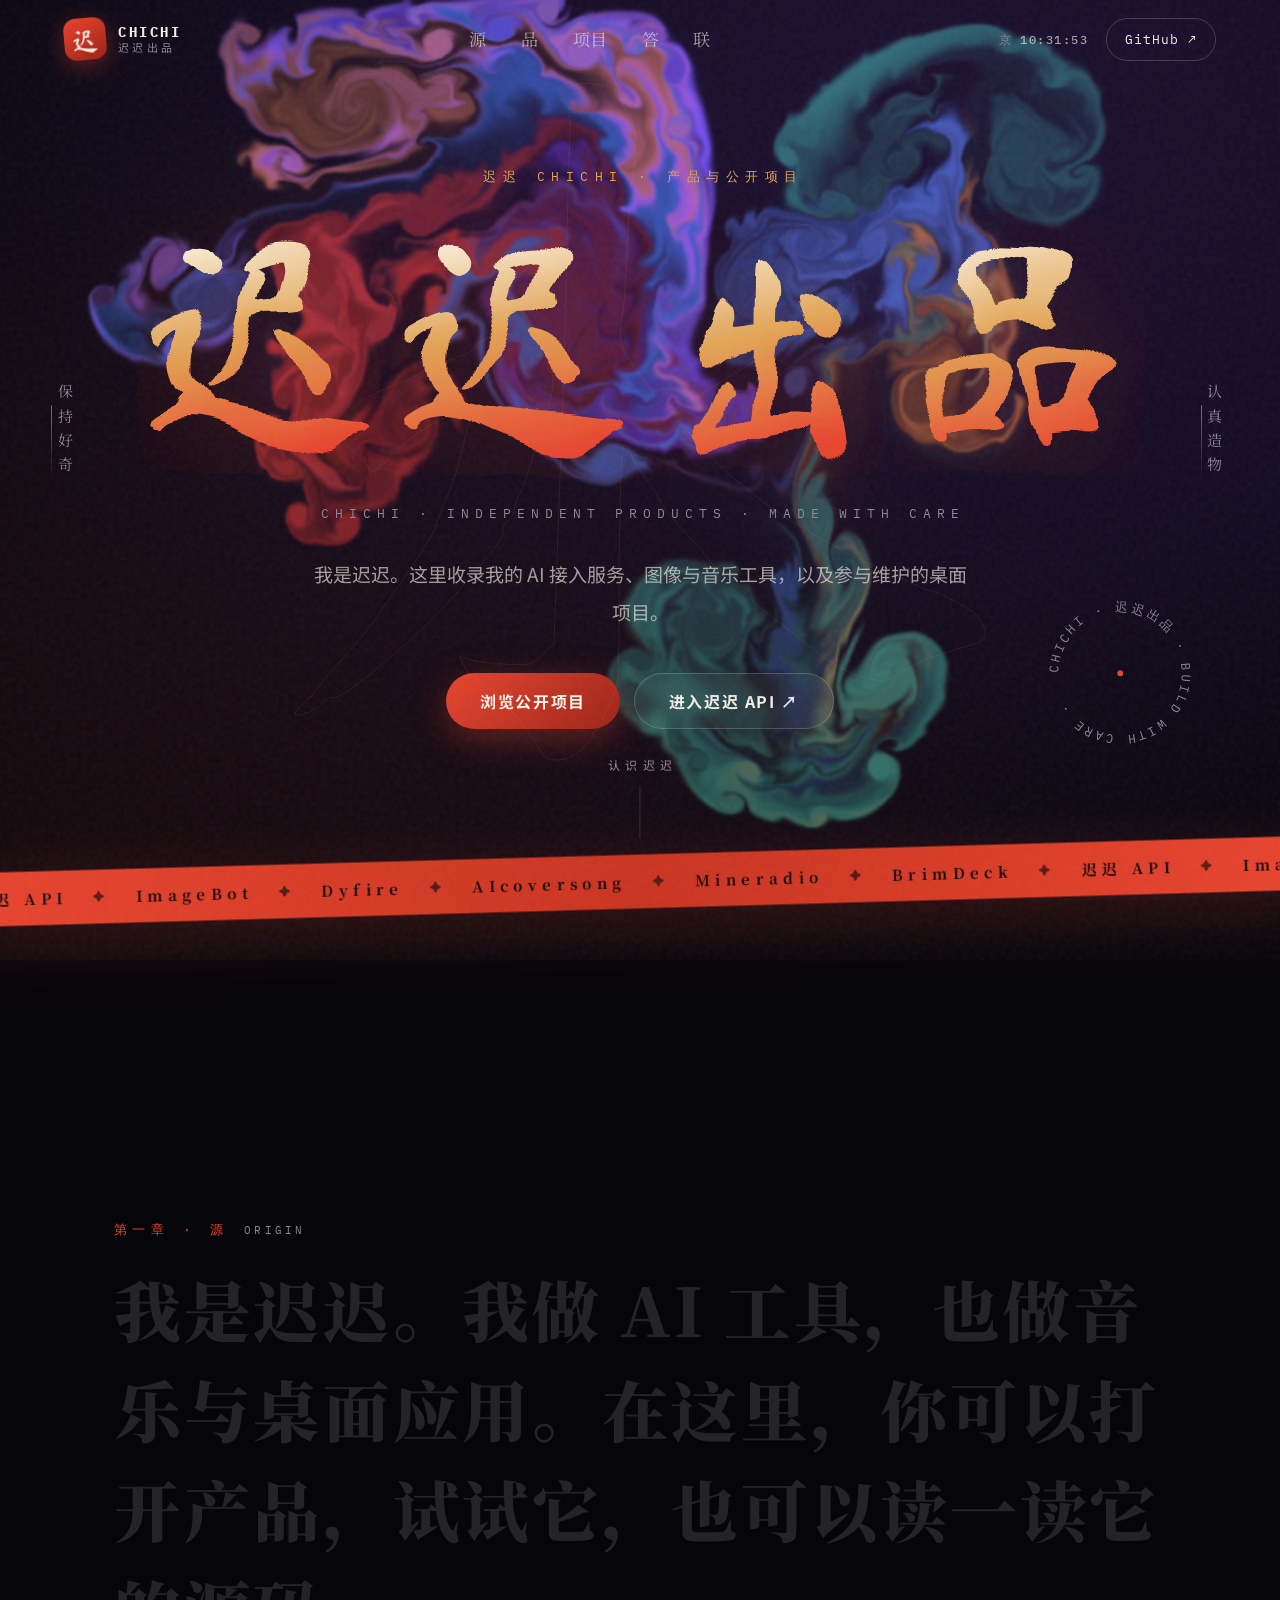
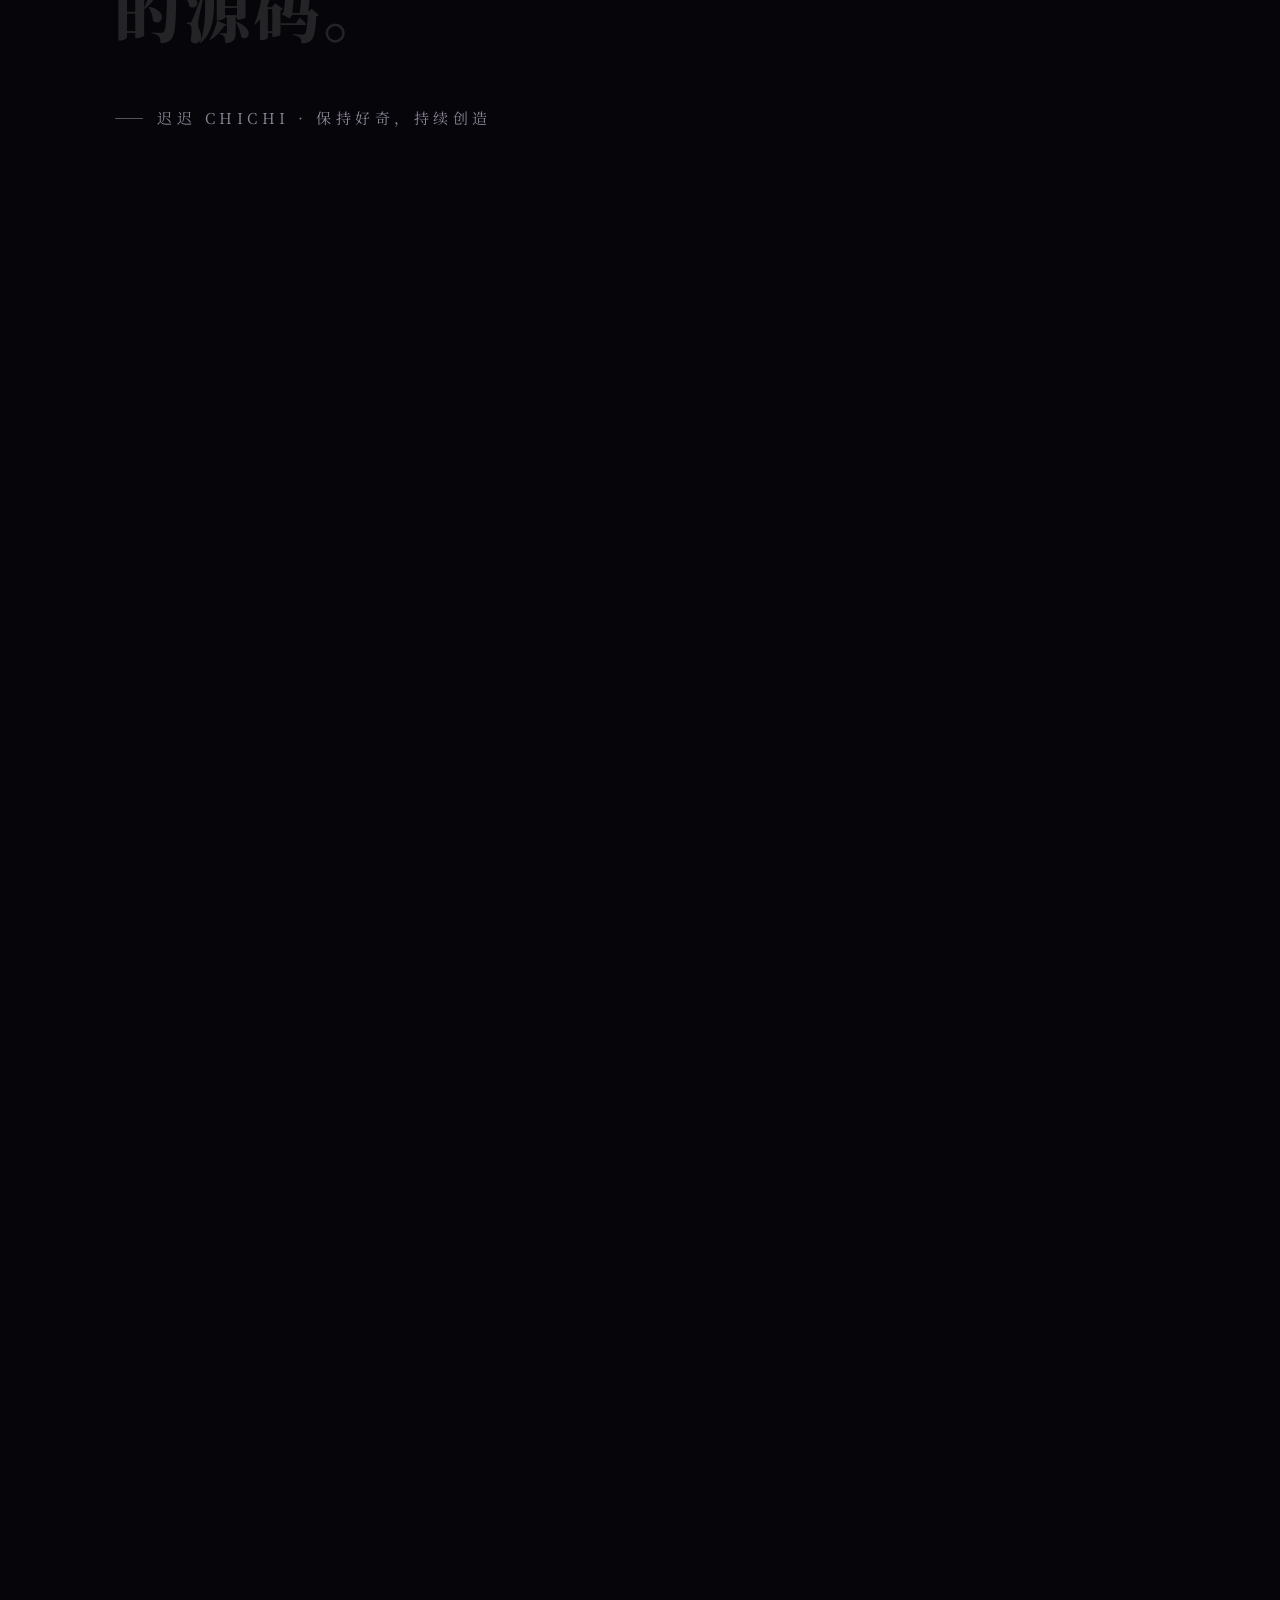
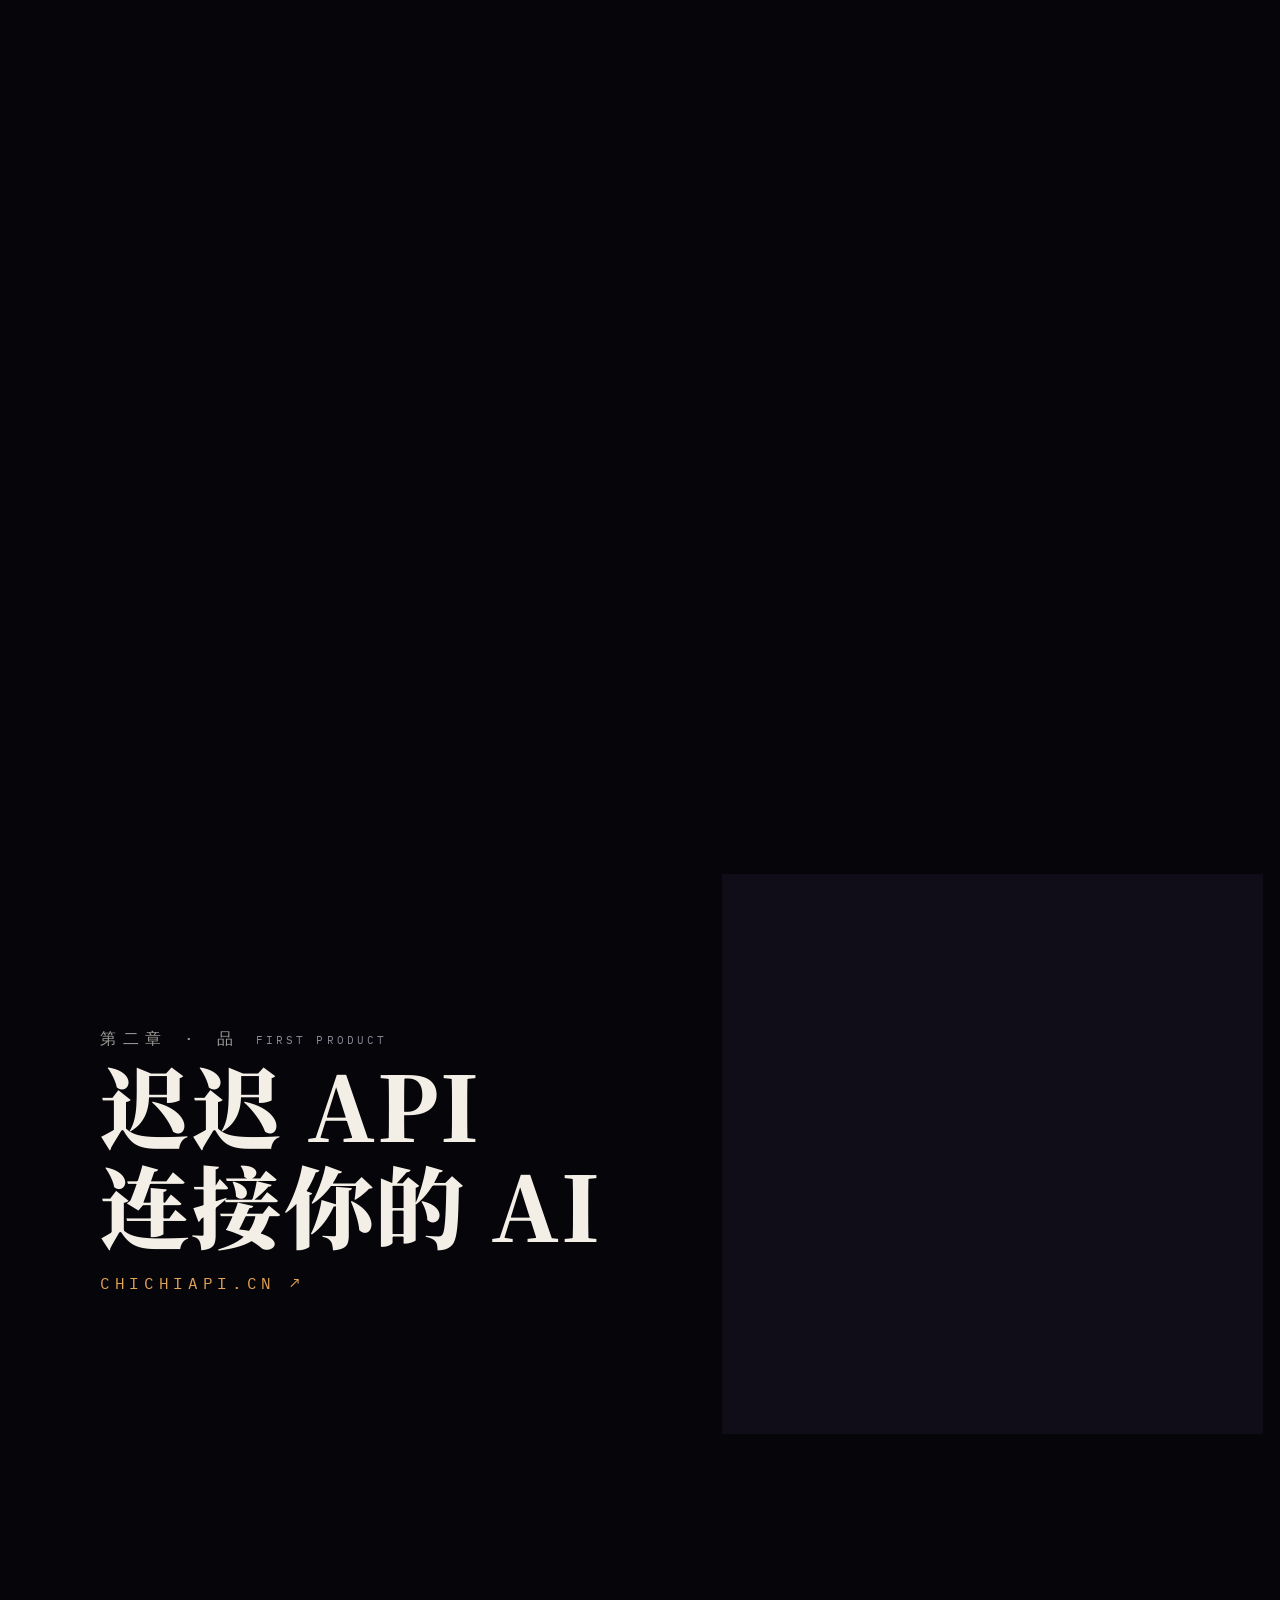
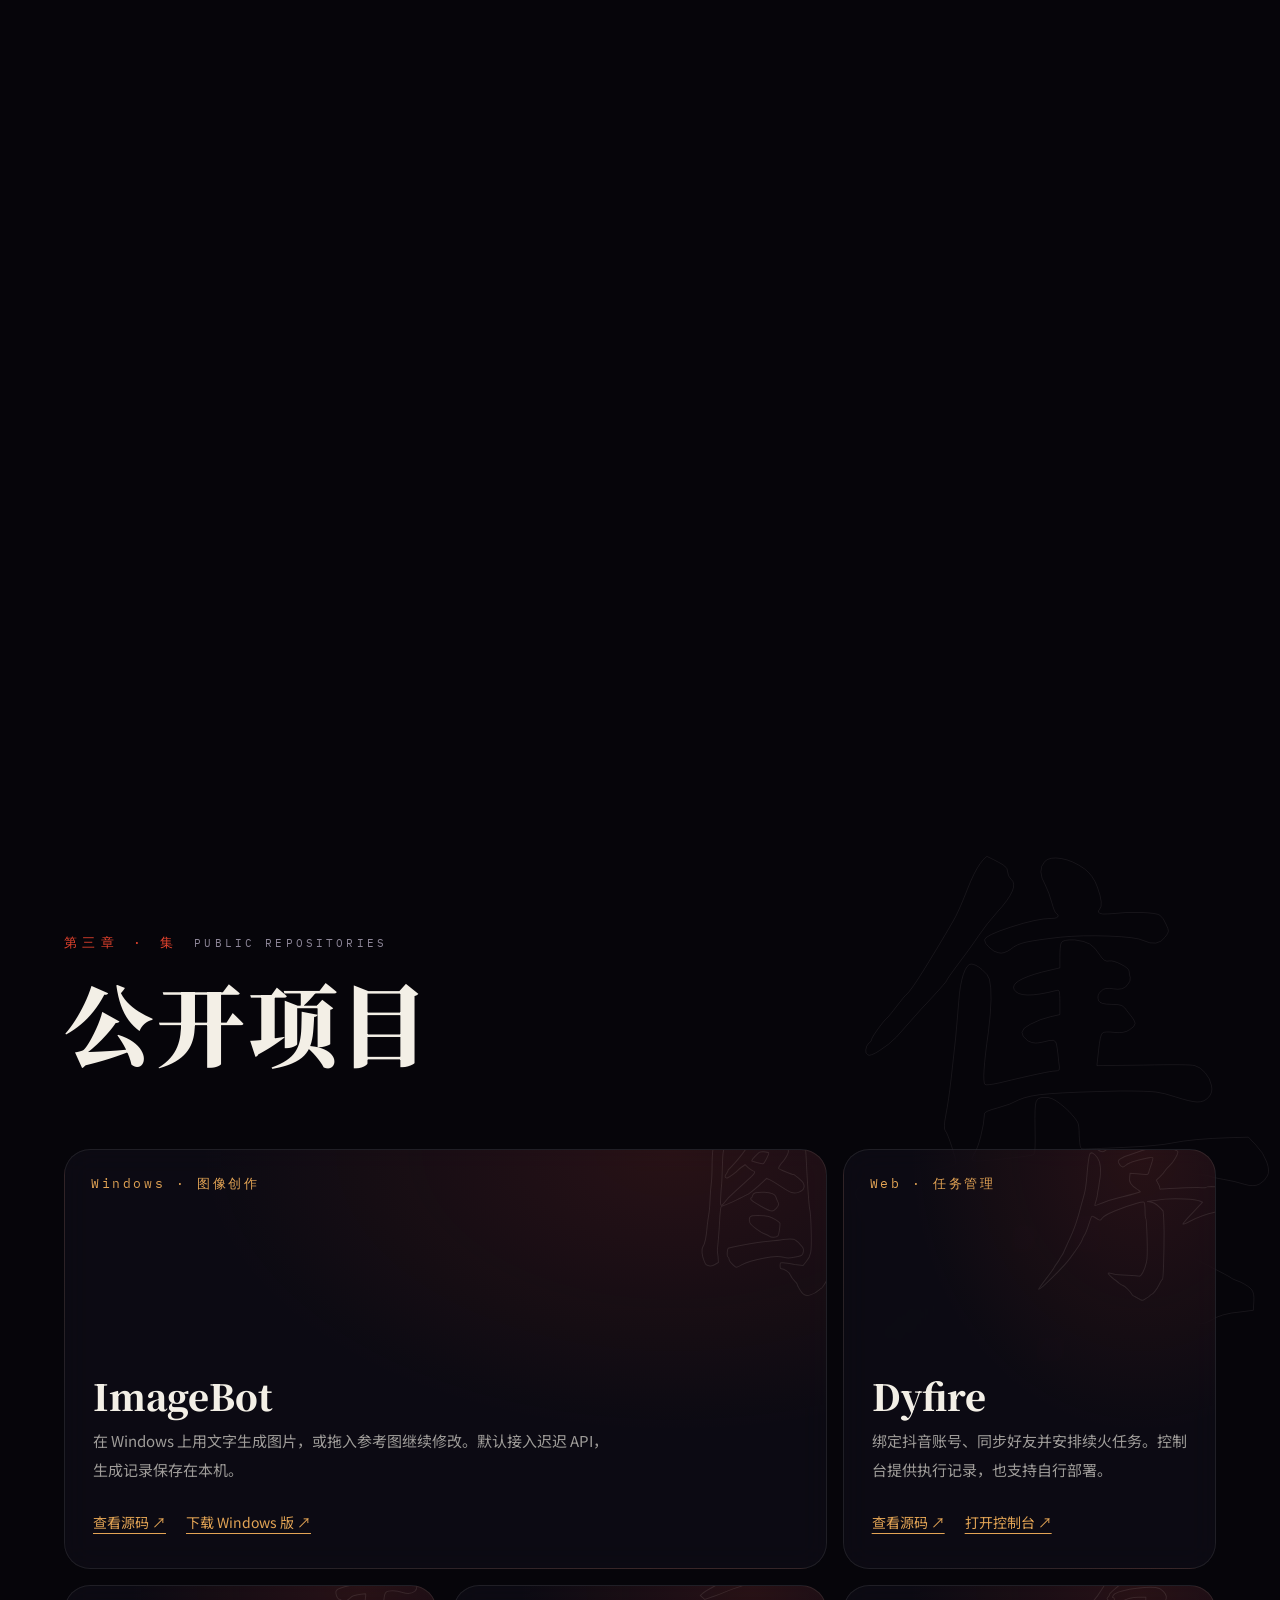
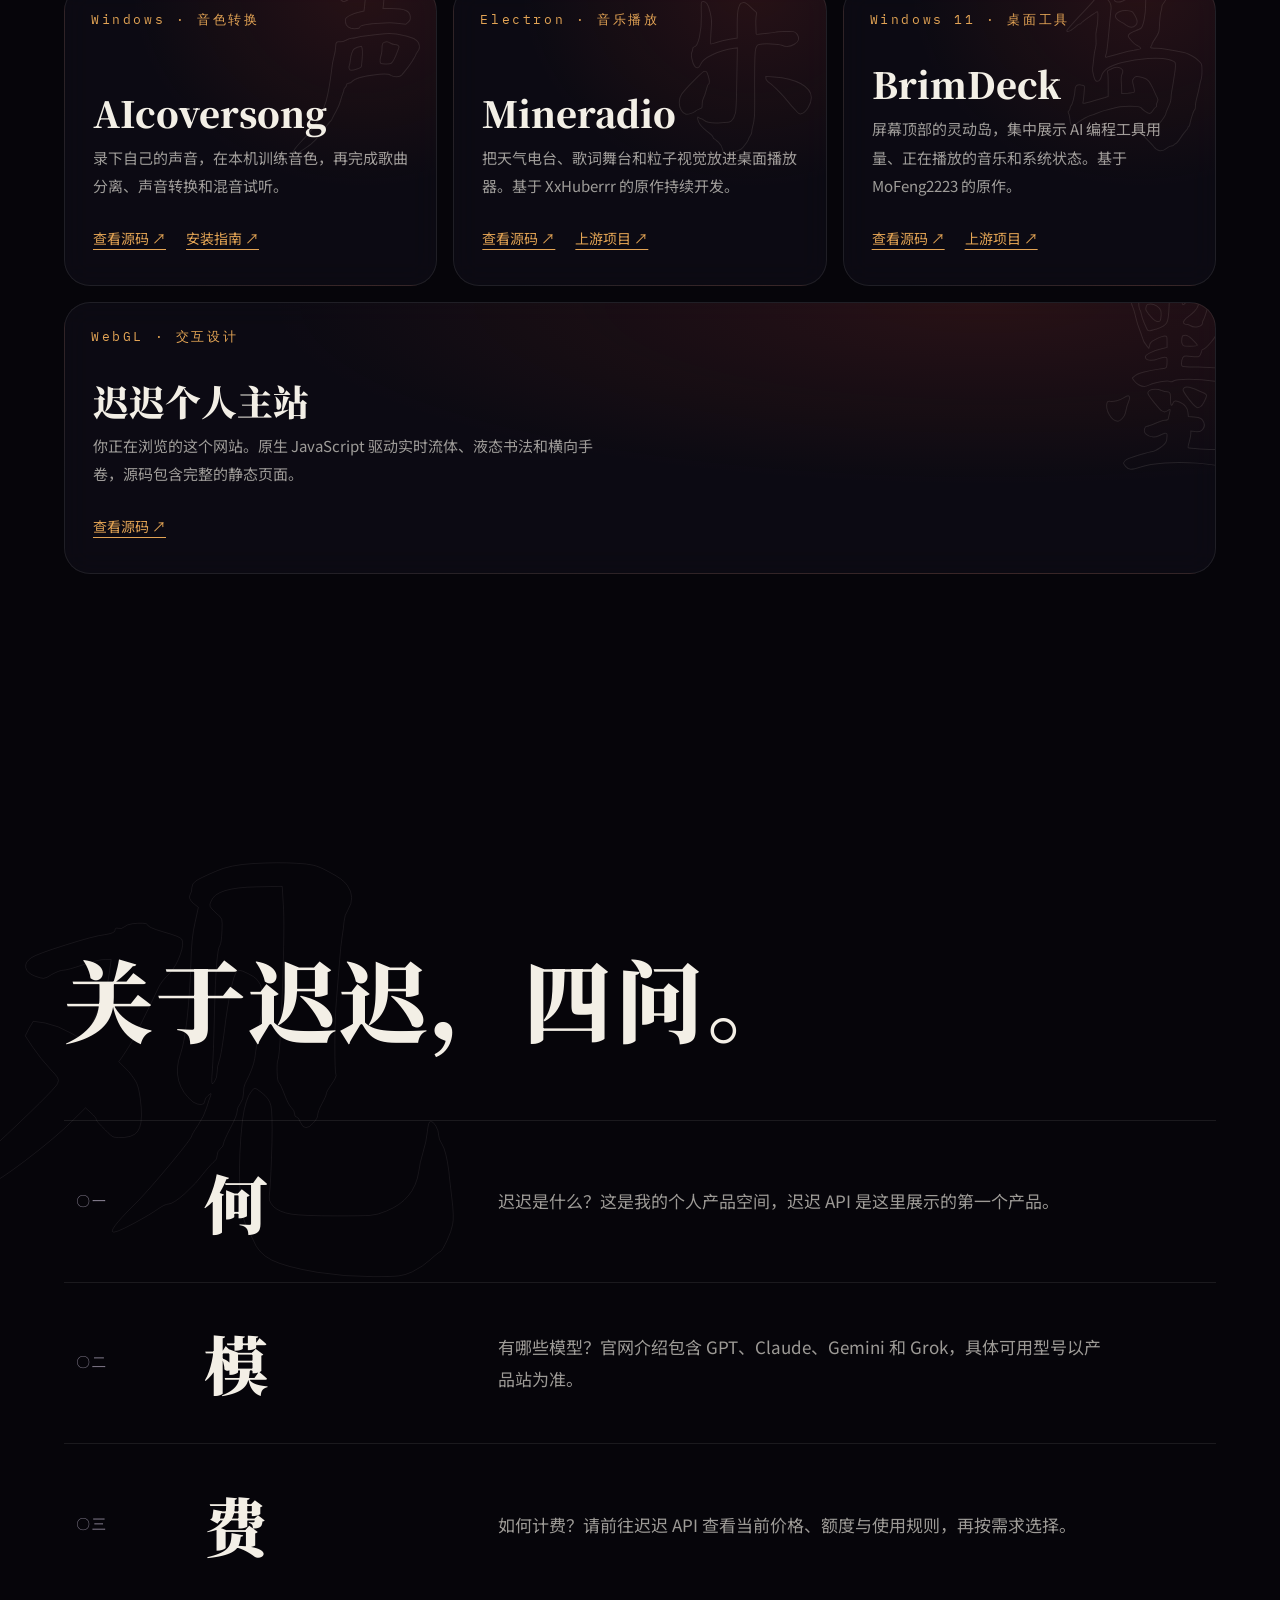
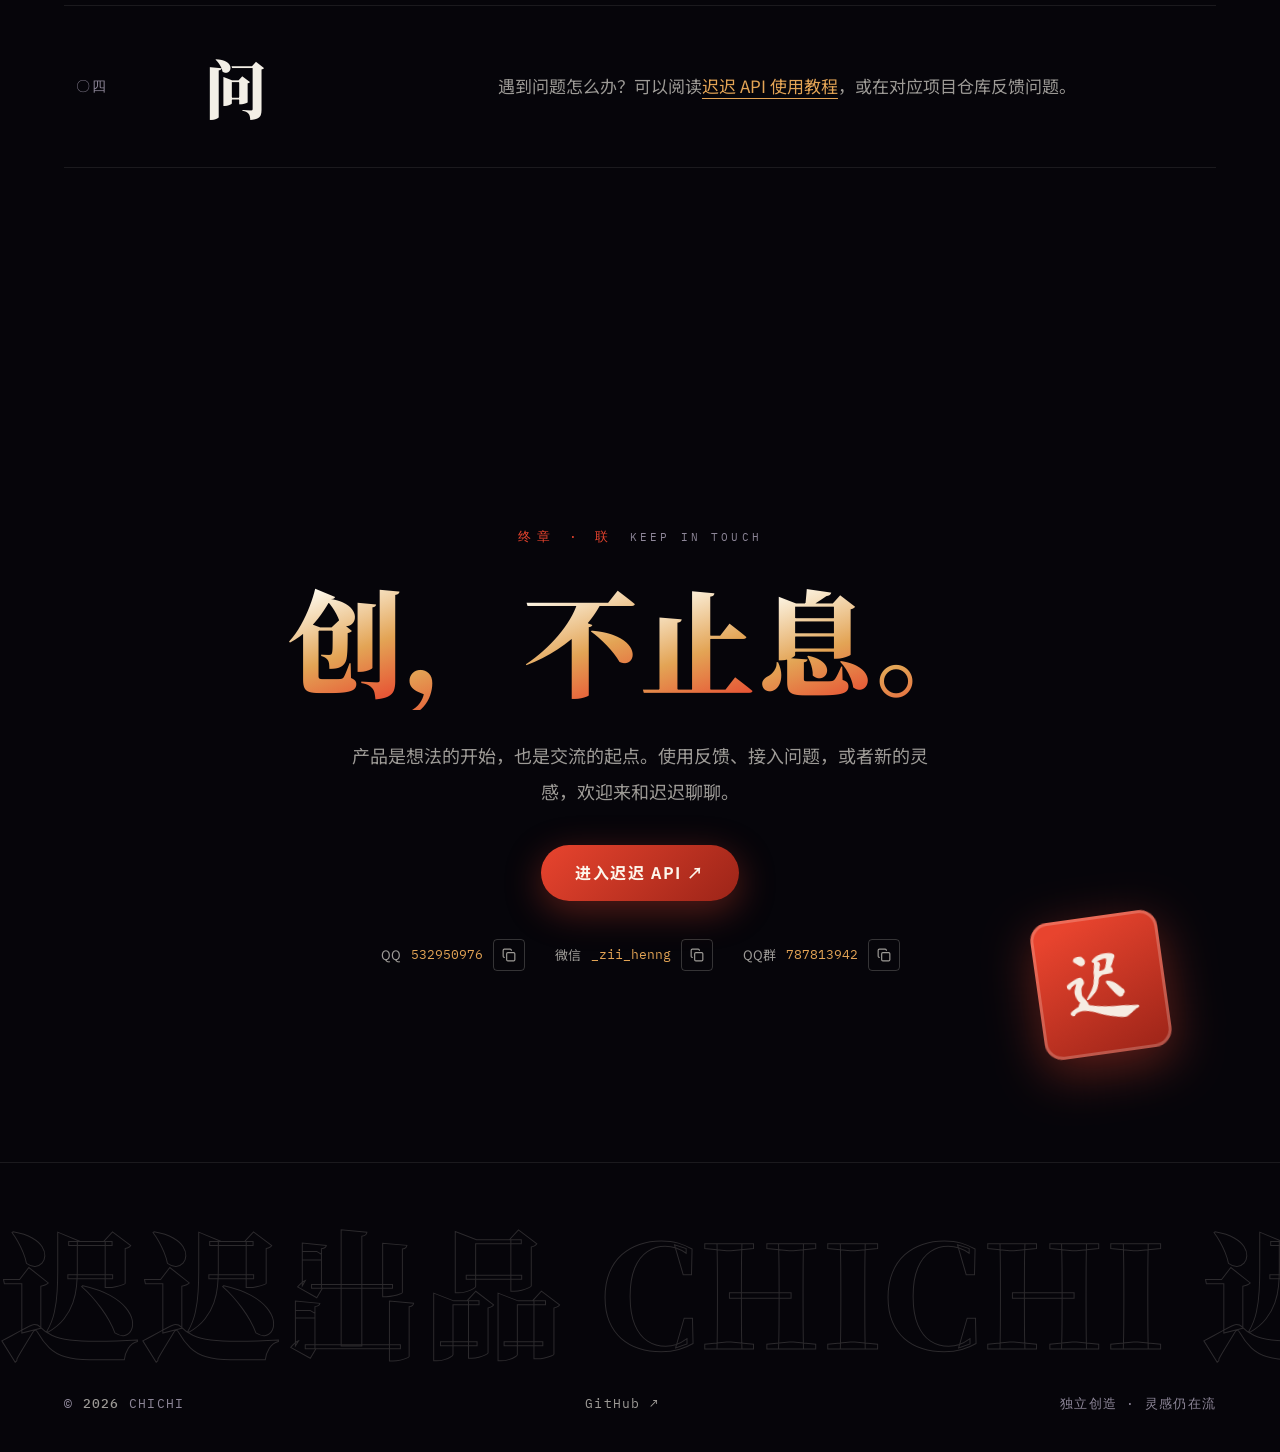
==== commit 229ce886: "Publish Chichi portfolio with product and public project directory" ====
--- a/index.html
+++ b/index.html
@@ -3,21 +3,26 @@
 <head>
     <meta charset="UTF-8">
     <meta name="viewport" content="width=device-width, initial-scale=1.0">
-    <meta name="description" content="万物皆流 PANTA RHEI——CHICHI 为全球视觉盛宴打造的实时流体网页艺术：WebGL 流体模拟、液态巨字、五态横卷、涟漪落点与朱砂落印。">
+    <meta name="description" content="迟迟的个人主站。探索迟迟 API、AI 创作工具与桌面应用，查看公开项目的源码、使用说明及上游来源。">
     <meta name="theme-color" content="#06050a">
+    <link rel="canonical" href="https://dh666i.github.io/">
+    <meta property="og:url" content="https://dh666i.github.io/">
     <meta property="og:type" content="website">
-    <meta property="og:title" content="CHICHI｜万物皆流 PANTA RHEI">
-    <meta property="og:description" content="这不是一张网页，是一片实时演算的水。移动指针，搅动流光。">
+    <meta property="og:title" content="迟迟 CHICHI｜个人主站">
+    <meta property="og:description" content="探索迟迟 API、ImageBot、Dyfire、AIcoversong、Mineradio 与 BrimDeck，查看产品入口、项目源码和上游来源。">
     <meta property="og:locale" content="zh_CN">
-    <meta name="twitter:card" content="summary_large_image">
-    <title>CHICHI｜万物皆流 PANTA RHEI · 实时流体网页艺术</title>
+    <meta name="twitter:card" content="summary">
+    <title>迟迟 CHICHI｜个人主站 · 产品与公开项目</title>
     <link rel="preconnect" href="https://fonts.googleapis.com">
     <link rel="preconnect" href="https://fonts.gstatic.com" crossorigin>
-    <link href="https://fonts.googleapis.com/css2?family=IBM+Plex+Mono:wght@400;500&family=Ma+Shan+Zheng&family=Noto+Sans+SC:wght@400;500;700&family=Noto+Serif+SC:wght@600;900&display=swap" rel="stylesheet">
-    <link rel="icon" href="data:image/svg+xml,%3Csvg xmlns='http://www.w3.org/2000/svg' viewBox='0 0 64 64'%3E%3Crect width='64' height='64' rx='14' fill='%23d3392b'/%3E%3Ctext x='32' y='44' font-size='34' text-anchor='middle' fill='%23f3efe6' font-family='serif'%3E%E6%B5%81%3C/text%3E%3C/svg%3E">
+    <link media="print" onload="this.media='all'" href="https://fonts.googleapis.com/css2?family=IBM+Plex+Mono:wght@400;500&family=Ma+Shan+Zheng&family=Noto+Sans+SC:wght@400;500;700&family=Noto+Serif+SC:wght@600;900&display=swap" rel="stylesheet">
+    <link rel="icon" href="data:image/svg+xml,%3Csvg xmlns='http://www.w3.org/2000/svg' viewBox='0 0 64 64'%3E%3Crect width='64' height='64' rx='14' fill='%23d3392b'/%3E%3Ctext x='32' y='44' font-size='34' text-anchor='middle' fill='%23f3efe6' font-family='serif'%3E%E8%BF%9F%3C/text%3E%3C/svg%3E">
     <link rel="stylesheet" href="styles.css">
     <noscript>
         <style>
+            .nav-links { display: flex !important; flex-wrap: wrap; }
+            .burger, .clock, .header-side { display: none !important; }
+            .site-header { gap: 8px; }
             .loader, .cursor-dot, .cursor-ring, .bg-fluid, .grain { display: none !important; }
             [data-reveal] { opacity: 1 !important; transform: none !important; }
             .mask i { transform: none !important; }
@@ -49,10 +54,10 @@
         <div class="loader-curtain loader-curtain-top"></div>
         <div class="loader-curtain loader-curtain-bottom"></div>
         <div class="loader-core">
-            <span class="loader-seal">流</span>
+            <span class="loader-seal">迟</span>
             <div class="loader-track"><i data-loader-bar></i></div>
             <div class="loader-meta">
-                <span>引水入境</span>
+                <span>好物迟来</span>
                 <span data-loader-count>00</span>
             </div>
         </div>
@@ -66,18 +71,18 @@
 
     <header class="site-header" data-header>
         <a class="brand magnetic" href="#top" aria-label="回到顶部">
-            <span class="brand-seal" aria-hidden="true">流</span>
+            <span class="brand-seal" aria-hidden="true">迟</span>
             <span class="brand-text">
                 <strong>CHICHI</strong>
-                <small>万物皆流</small>
+                <small>迟迟出品</small>
             </span>
         </a>
         <nav class="nav-links" aria-label="主导航">
             <a href="#yuan" data-scramble>源</a>
-            <a href="#liu" data-scramble>流</a>
-            <a href="#yan" data-scramble>验</a>
-            <a href="#guan" data-scramble>观</a>
-            <a href="#yin" data-scramble>印</a>
+            <a href="#liu" data-scramble>品</a>
+            <a href="#projects" data-scramble>项目</a>
+            <a href="#guan" data-scramble>答</a>
+            <a href="#yin" data-scramble>联</a>
         </nav>
         <div class="header-side">
             <span class="clock" aria-label="北京时间">京 <b data-clock>--:--:--</b></span>
@@ -91,10 +96,10 @@
     <div class="menu" id="menu" data-menu aria-hidden="true">
         <nav class="menu-links" aria-label="全屏导航">
             <a href="#yuan"><em>〇一</em><span>源</span><small>ORIGIN</small></a>
-            <a href="#liu"><em>〇二</em><span>流</span><small>FIVE STATES</small></a>
-            <a href="#yan"><em>〇三</em><span>验</span><small>THE LAB</small></a>
-            <a href="#guan"><em>〇四</em><span>观</span><small>WAYS OF SEEING</small></a>
-            <a href="#yin"><em>〇五</em><span>印</span><small>SEAL</small></a>
+            <a href="#liu"><em>〇二</em><span>品</span><small>PRODUCT</small></a>
+            <a href="#projects"><em>〇三</em><span>集</span><small>PROJECTS</small></a>
+            <a href="#guan"><em>〇四</em><span>答</span><small>QUESTIONS</small></a>
+            <a href="#yin"><em>〇五</em><span>联</span><small>CONTACT</small></a>
         </nav>
         <div class="menu-foot">
             <a data-github-link href="https://github.com/dh666i" target="_blank" rel="noreferrer"><span data-github-text>@dh666i</span></a>
@@ -104,149 +109,165 @@
 
     <main id="main">
         <section class="hero" id="top" aria-labelledby="hero-title">
-            <p class="hero-kicker r-up" data-reveal>CHICHI · 实时流体网页艺术</p>
-            <ul class="hero-meta r-up" data-reveal>
-                <li>二〇二六</li>
-                <li>实时流体引擎</li>
-                <li>全球视觉盛宴 · 参赛作品</li>
-            </ul>
-            <h1 class="hero-title" id="hero-title" aria-label="万物皆流">
-                <span class="hero-char" style="--fd:0s" aria-hidden="true"><span class="mask"><i style="--d:.08s">万</i></span></span>
-                <span class="hero-char" style="--fd:-3s" aria-hidden="true"><span class="mask"><i style="--d:.18s">物</i></span></span>
-                <span class="hero-char" style="--fd:-6s" aria-hidden="true"><span class="mask"><i style="--d:.28s">皆</i></span></span>
-                <span class="hero-char" style="--fd:-9s" aria-hidden="true"><span class="mask"><i style="--d:.38s">流</i></span></span>
+            <p class="hero-kicker r-up" data-reveal>迟迟 CHICHI · 产品与公开项目</p>
+            <h1 class="hero-title" id="hero-title" aria-label="迟迟出品">
+                <span class="hero-char" style="--fd:0s" aria-hidden="true"><span class="mask"><i style="--d:.08s">迟</i></span></span>
+                <span class="hero-char" style="--fd:-3s" aria-hidden="true"><span class="mask"><i style="--d:.18s">迟</i></span></span>
+                <span class="hero-char" style="--fd:-6s" aria-hidden="true"><span class="mask"><i style="--d:.28s">出</i></span></span>
+                <span class="hero-char" style="--fd:-9s" aria-hidden="true"><span class="mask"><i style="--d:.38s">品</i></span></span>
             </h1>
-            <p class="hero-en r-up" data-reveal>PANTA RHEI — EVERYTHING FLOWS · NOTHING STANDS STILL</p>
+            <p class="hero-en r-up" data-reveal>CHICHI · INDEPENDENT PRODUCTS · MADE WITH CARE</p>
             <p class="hero-lead r-up" data-reveal>
-                这不是一张静态页面，而是一片实时演算的水。WebGL 在屏幕底层解算流体方程——你的每一次移动、每一次点击，都会在夜色里留下流光。
+                我是迟迟。这里收录我的 AI 接入服务、图像与音乐工具，以及参与维护的桌面项目。
             </p>
             <div class="hero-actions r-up" data-reveal>
-                <a class="btn primary magnetic" href="#yuan">入水</a>
-                <a class="btn ghost magnetic" data-github-link href="https://github.com/dh666i" target="_blank" rel="noreferrer">看源码 ↗</a>
-            </div>
-            <p class="hero-hint r-up" data-reveal><i aria-hidden="true"></i>移动指针，搅动这片水 · MOVE TO STIR</p>
+                <a class="btn primary magnetic" href="#projects">浏览公开项目</a>
+                <a class="btn ghost magnetic" href="https://chichiapi.cn" target="_blank" rel="noopener noreferrer">进入迟迟 API ↗</a>
+            </div>
 
             <span class="hero-ghost" aria-hidden="true">水</span>
-            <span class="hero-vert hero-vert-l" aria-hidden="true">上善若水</span>
-            <span class="hero-vert hero-vert-r" aria-hidden="true">周行而不殆</span>
+            <span class="hero-vert hero-vert-l" aria-hidden="true">保持好奇</span>
+            <span class="hero-vert hero-vert-r" aria-hidden="true">认真造物</span>
             <svg class="orbit" viewBox="0 0 140 140" aria-hidden="true">
                 <defs>
                     <path id="orbit-path" d="M70 70 m -52 0 a 52 52 0 1 1 104 0 a 52 52 0 1 1 -104 0"></path>
                 </defs>
-                <text class="orbit-text"><textPath href="#orbit-path">PANTA RHEI · 万物皆流 · CHICHI · MMXXVI · </textPath></text>
+                <text class="orbit-text"><textPath href="#orbit-path">CHICHI · 迟迟出品 · BUILD WITH CARE · </textPath></text>
                 <circle class="orbit-dot" cx="70" cy="70" r="2.5"></circle>
             </svg>
-            <a class="scroll-hint" href="#yuan" aria-label="向下滚动，顺流而下">
-                <span>顺流而下</span>
+            <a class="scroll-hint" href="#yuan" aria-label="向下查看，认识迟迟">
+                <span>认识迟迟</span>
                 <i aria-hidden="true"></i>
             </a>
         </section>
 
         <div class="ribbon" aria-hidden="true">
             <div class="ribbon-track">
-                <span>实时流体</span><span>墨光生长</span><span>涟漪落点</span><span>液态巨字</span><span>五态横卷</span><span>朱砂落印</span>
-                <span>实时流体</span><span>墨光生长</span><span>涟漪落点</span><span>液态巨字</span><span>五态横卷</span><span>朱砂落印</span>
+                <span>迟迟 API</span><span>ImageBot</span><span>Dyfire</span><span>AIcoversong</span><span>Mineradio</span><span>BrimDeck</span>
+                <span>迟迟 API</span><span>ImageBot</span><span>Dyfire</span><span>AIcoversong</span><span>Mineradio</span><span>BrimDeck</span>
             </div>
         </div>
 
         <section class="manifesto" id="yuan" data-manifesto aria-labelledby="manifesto-text">
             <div class="manifesto-pin">
                 <p class="eyebrow">第一章 · 源<span class="en">ORIGIN</span></p>
-                <p class="manifesto-text" id="manifesto-text" data-split>上善若水。我把一条<em class="hl">河</em>写进浏览器——指尖所到之处，<em class="hl">墨光生长</em>；目光停驻之地，<em class="hl">水自归静</em>。</p>
-                <p class="manifesto-sign">—— CHICHI · 写于流光之上</p>
-            </div>
-        </section>
-
-        <section class="scenes" id="liu" data-horizontal aria-label="流：五态横卷">
+                <p class="manifesto-text" id="manifesto-text" data-split>我是<em class="hl">迟迟</em>。我做 AI 工具，也做<em class="hl">音乐</em>与桌面应用。在这里，你可以打开产品，试试它，也可以读一读它的<em class="hl">源码</em>。</p>
+                <p class="manifesto-sign">—— 迟迟 CHICHI · 保持好奇，持续创造</p>
+            </div>
+        </section>
+
+        <section class="scenes" id="liu" data-horizontal aria-label="品：迟迟 API 产品介绍">
             <div class="pin">
                 <div class="track" data-track>
                     <article class="panel panel-intro">
-                        <p class="eyebrow">第二章 · 流<span class="en">FIVE STATES OF FLOW</span></p>
-                        <h2 class="section-title">一水五相<br>五态横卷</h2>
-                        <p class="panel-hint">顺着滚轮，展开手卷 ⟶</p>
+                        <p class="eyebrow">第二章 · 品<span class="en">FIRST PRODUCT</span></p>
+                        <h2 class="section-title">迟迟 API<br>连接你的 AI</h2>
+                        <p class="panel-hint"><a href="https://chichiapi.cn" target="_blank" rel="noopener noreferrer">CHICHIAPI.CN ↗</a></p>
                     </article>
                     <article class="panel" style="--acc:#7dd3fc">
                         <span class="panel-no">壹</span>
-                        <span class="panel-en">SOURCE</span>
+                        <span class="panel-en">CHICHI API</span>
                         <span class="panel-glyph" aria-hidden="true">源</span>
-                        <h3>一滴落下，万象生长</h3>
-                        <p>所有形状始于一次落下。指针划过之处，墨在夜里抽枝、生长，长成只属于这一秒的图案。</p>
+                        <h3>一个入口，连接灵感</h3>
+                        <p>迟迟的第一个产品：AI API 中转站。连接 GPT、Claude、Gemini 与 Grok，让 AI 走进你的工具、应用与工作流。</p>
                     </article>
                     <article class="panel" style="--acc:#e8442e">
                         <span class="panel-no">贰</span>
-                        <span class="panel-en">SURGE</span>
-                        <span class="panel-glyph" aria-hidden="true">涌</span>
-                        <h3>暗流推着光走</h3>
-                        <p>速度是看不见的手。色彩沿着你的轨迹互相追逐、彼此汇流，快一分则涌，慢一分则漫。</p>
+                        <span class="panel-en">GPT · OPENAI</span>
+                        <span class="panel-glyph" aria-hidden="true">智</span>
+                        <h3>让想法，有所回应</h3>
+                        <p>从对话、写作到代码与应用，在迟迟 API 探索 GPT 系列。具体可用型号及接口能力，以产品站为准。</p>
                     </article>
                     <article class="panel" style="--acc:#8b5cf6">
                         <span class="panel-no">叁</span>
-                        <span class="panel-en">VORTEX</span>
-                        <span class="panel-glyph" aria-hidden="true">漩</span>
-                        <h3>把混乱卷成秩序</h3>
-                        <p>涡旋是水的纪律。朱砂与鎏金在中心交融，搅出第三种颜色——那是只有流体才调得出的色。</p>
+                        <span class="panel-en">CLAUDE · ANTHROPIC</span>
+                        <span class="panel-glyph" aria-hidden="true">思</span>
+                        <h3>为思考，多一种选择</h3>
+                        <p>让 Claude 加入你的创作与开发流程。从实际任务出发，找到适合自己的模型与用法。</p>
                     </article>
                     <article class="panel" style="--acc:#69d6bd">
                         <span class="panel-no">肆</span>
-                        <span class="panel-en">STILL</span>
-                        <span class="panel-glyph" aria-hidden="true">息</span>
-                        <h3>流动的尽头是呼吸</h3>
-                        <p>你停下，水也慢下来。墨色一点点沉底，屏幕重新变深。静，是另一种流。</p>
+                        <span class="panel-en">GEMINI · GOOGLE</span>
+                        <span class="panel-glyph" aria-hidden="true">拓</span>
+                        <h3>让探索，继续向前</h3>
+                        <p>在同一个产品入口了解 Gemini 系列。把不同模型的可能性，带进你的下一次尝试。</p>
                     </article>
                     <article class="panel" style="--acc:#e3a455">
                         <span class="panel-no">伍</span>
-                        <span class="panel-en">RETURN</span>
-                        <span class="panel-glyph" aria-hidden="true">归</span>
-                        <h3>万物皆流，终将归海</h3>
-                        <p>每一次观看都汇入同一片海。卷轴合上之后，水仍在屏幕底下流。</p>
+                        <span class="panel-en">YOUR NEXT IDEA</span>
+                        <span class="panel-glyph" aria-hidden="true">创</span>
+                        <h3>配置你的第一个客户端</h3>
+                        <p>前往迟迟 API，查看可用模型与计费说明，按<a href="https://docs.qq.com/aio/DRkVRSVJIV1B6ZXJq">使用教程</a>配置客户端地址、模型和密钥。</p>
                     </article>
                 </div>
             </div>
         </section>
 
-        <section class="craft" id="yan" aria-labelledby="craft-title">
-            <span class="wm" aria-hidden="true">水</span>
+        <section class="craft" id="projects" aria-labelledby="projects-title">
+            <span class="wm" aria-hidden="true">集</span>
             <header class="section-head">
-                <p class="eyebrow r-up" data-reveal>第三章 · 验<span class="en">THE LAB</span></p>
-                <h2 class="section-title r-up" data-reveal id="craft-title">以水为引，六个实验。</h2>
+                <p class="eyebrow r-up" data-reveal>第三章 · 集<span class="en">PUBLIC REPOSITORIES</span></p>
+                <h2 class="section-title r-up" data-reveal id="projects-title">公开项目</h2>
             </header>
-            <div class="bento" data-stagger>
+            <div class="bento portfolio" data-stagger>
                 <article class="card card-a" data-reveal data-tilt>
-                    <span class="card-no">实验 01</span>
-                    <h3>墨 · 实时流体</h3>
-                    <p>整页背景就是它：WebGL 实时解算纳维–斯托克斯方程，128 格的速度场、双缓冲的墨色——指针即笔锋，屏幕即砚池。</p>
-                    <div class="card-demo" aria-hidden="true"><i></i><i></i><i></i></div>
+                    <span class="card-no">Windows · 图像创作</span>
+                    <span class="card-glyph" aria-hidden="true">图</span>
+                    <h3>ImageBot</h3>
+                    <p>在 Windows 上用文字生成图片，或拖入参考图继续修改。默认接入迟迟 API，生成记录保存在本机。</p>
+                    <div class="project-links">
+                        <a href="https://github.com/dh666i/imageBot" aria-label="ImageBot 源码">查看源码 ↗</a>
+                        <a href="https://github.com/dh666i/imageBot/releases/latest">下载 Windows 版 ↗</a>
+                    </div>
+                </article>
+                <article class="card card-b" data-reveal data-tilt>
+                    <span class="card-no">Web · 任务管理</span>
+                    <span class="card-glyph" aria-hidden="true">序</span>
+                    <h3>Dyfire</h3>
+                    <p>绑定抖音账号、同步好友并安排续火任务。控制台提供执行记录，也支持自行部署。</p>
+                    <div class="project-links">
+                        <a href="https://github.com/dh666i/dyfire" aria-label="Dyfire 源码">查看源码 ↗</a>
+                        <a href="https://dyfire.cn/">打开控制台 ↗</a>
+                    </div>
+                </article>
+                <article class="card card-c" data-reveal data-tilt>
+                    <span class="card-no">Windows · 音色转换</span>
+                    <span class="card-glyph" aria-hidden="true">声</span>
+                    <h3>AIcoversong</h3>
+                    <p>录下自己的声音，在本机训练音色，再完成歌曲分离、声音转换和混音试听。</p>
+                    <div class="project-links">
+                        <a href="https://github.com/dh666i/AIcoversong" aria-label="AIcoversong 源码">查看源码 ↗</a>
+                        <a href="https://github.com/dh666i/AIcoversong/blob/main/docs/INSTALL.md">安装指南 ↗</a>
+                    </div>
+                </article>
+                <article class="card card-d" data-reveal data-tilt>
+                    <span class="card-no">Electron · 音乐播放</span>
+                    <span class="card-glyph" aria-hidden="true">乐</span>
+                    <h3>Mineradio</h3>
+                    <p>把天气电台、歌词舞台和粒子视觉放进桌面播放器。基于 XxHuberrr 的原作持续开发。</p>
+                    <div class="project-links">
+                        <a href="https://github.com/dh666i/Mineradio" aria-label="Mineradio 源码">查看源码 ↗</a>
+                        <a href="https://github.com/XxHuberrr/Mineradio">上游项目 ↗</a>
+                    </div>
+                </article>
+                <article class="card card-e" data-reveal data-tilt>
+                    <span class="card-no">Windows 11 · 桌面工具</span>
+                    <span class="card-glyph" aria-hidden="true">岛</span>
+                    <h3>BrimDeck</h3>
+                    <p>屏幕顶部的灵动岛，集中展示 AI 编程工具用量、正在播放的音乐和系统状态。基于 MoFeng2223 的原作。</p>
+                    <div class="project-links">
+                        <a href="https://github.com/dh666i/BrimDeck" aria-label="BrimDeck 源码">查看源码 ↗</a>
+                        <a href="https://github.com/MoFeng2223/BrimDeck">上游项目 ↗</a>
+                    </div>
+                </article>
+                <article class="card card-f" data-reveal data-tilt>
+                    <span class="card-no">WebGL · 交互设计</span>
                     <span class="card-glyph" aria-hidden="true">墨</span>
-                </article>
-                <article class="card card-b" data-reveal data-tilt>
-                    <span class="card-no">实验 02</span>
-                    <h3>涟 · 落点成环</h3>
-                    <p>点击任意一处：涟漪荡开一圈，水面同时沉下一笔重墨。</p>
-                    <span class="card-glyph" aria-hidden="true">涟</span>
-                </article>
-                <article class="card card-c" data-reveal data-tilt>
-                    <span class="card-no">实验 03</span>
-                    <h3>字 · 液态文字</h3>
-                    <p>湍流滤镜让首屏巨字像浸在水里，轮廓随波轻轻变形。</p>
-                    <span class="card-glyph" aria-hidden="true">字</span>
-                </article>
-                <article class="card card-d" data-reveal data-tilt>
-                    <span class="card-no">实验 04</span>
-                    <h3>卷 · 横向手卷</h3>
-                    <p>滚轮被译成卷轴的推进，五态逐幕展开。</p>
-                    <span class="card-glyph" aria-hidden="true">卷</span>
-                </article>
-                <article class="card card-e" data-reveal data-tilt>
-                    <span class="card-no">实验 05</span>
-                    <h3>律 · 克制动效</h3>
-                    <p>磁吸、倾斜、显影，都收在分寸之内，从不喧宾夺主。</p>
-                    <span class="card-glyph" aria-hidden="true">律</span>
-                </article>
-                <article class="card card-f" data-reveal data-tilt>
-                    <span class="card-no">实验 06</span>
-                    <h3>印 · 朱砂收笔</h3>
-                    <p>终幕一方印砸下来，把这一场流动盖进记忆。</p>
-                    <span class="card-glyph" aria-hidden="true">印</span>
+                    <h3>迟迟个人主站</h3>
+                    <p>你正在浏览的这个网站。原生 JavaScript 驱动实时流体、液态书法和横向手卷，源码包含完整的静态页面。</p>
+                    <div class="project-links">
+                        <a href="https://github.com/dh666i/dh666i.github.io" aria-label="迟迟个人主站 源码">查看源码 ↗</a>
+                    </div>
                 </article>
             </div>
         </section>
@@ -254,61 +275,66 @@
         <section class="rules" id="guan" aria-labelledby="rules-title">
             <span class="wm wm-left" aria-hidden="true">观</span>
             <header class="section-head">
-                <p class="eyebrow r-up" data-reveal>第四章 · 观<span class="en">WAYS OF SEEING</span></p>
-                <h2 class="section-title r-up" data-reveal id="rules-title">观水，四则。</h2>
+                <p class="eyebrow r-up" data-reveal>第四章 · 答<span class="en">GOOD TO KNOW</span></p>
+                <h2 class="section-title r-up" data-reveal id="rules-title">关于迟迟，四问。</h2>
             </header>
             <ul class="rule-list" data-stagger>
                 <li data-reveal>
                     <em>〇一</em>
-                    <strong>形</strong>
-                    <span>水无常形，版式有骨。布局可以流动，秩序不能涣散。</span>
+                    <strong>何</strong>
+                    <span>迟迟是什么？这是我的个人产品空间，迟迟 API 是这里展示的第一个产品。</span>
                     <b aria-hidden="true">⟶</b>
                 </li>
                 <li data-reveal>
                     <em>〇二</em>
-                    <strong>势</strong>
-                    <span>让视线顺流而下。滚动是河道，信息是漂流的灯。</span>
+                    <strong>模</strong>
+                    <span>有哪些模型？官网介绍包含 GPT、Claude、Gemini 和 Grok，具体可用型号以产品站为准。</span>
                     <b aria-hidden="true">⟶</b>
                 </li>
                 <li data-reveal>
                     <em>〇三</em>
-                    <strong>静</strong>
-                    <span>留白是水面。说得越少，倒影越清。</span>
+                    <strong>费</strong>
+                    <span>如何计费？请前往迟迟 API 查看当前价格、额度与使用规则，再按需求选择。</span>
                     <b aria-hidden="true">⟶</b>
                 </li>
                 <li data-reveal>
                     <em>〇四</em>
-                    <strong>度</strong>
-                    <span>绚烂有度。动效永远服务于内容，而不是淹没内容。</span>
+                    <strong>问</strong>
+                    <span>遇到问题怎么办？可以阅读<a href="https://docs.qq.com/aio/DRkVRSVJIV1B6ZXJq">迟迟 API 使用教程</a>，或在对应项目仓库反馈问题。</span>
                     <b aria-hidden="true">⟶</b>
                 </li>
             </ul>
         </section>
 
         <section class="finale" id="yin" aria-labelledby="finale-title">
-            <p class="eyebrow r-up" data-reveal>终章 · 印<span class="en">RETURN TO SEA</span></p>
-            <h2 class="finale-title rise-group" data-reveal id="finale-title" aria-label="流，不止息。">
-                <span class="mask" aria-hidden="true"><i style="--d:.0s">流</i></span><span class="mask" aria-hidden="true"><i style="--d:.06s">，</i></span><span class="mask" aria-hidden="true"><i style="--d:.12s">不</i></span><span class="mask" aria-hidden="true"><i style="--d:.18s">止</i></span><span class="mask" aria-hidden="true"><i style="--d:.24s">息</i></span><span class="mask" aria-hidden="true"><i style="--d:.3s">。</i></span>
+            <p class="eyebrow r-up" data-reveal>终章 · 联<span class="en">KEEP IN TOUCH</span></p>
+            <h2 class="finale-title rise-group" data-reveal id="finale-title" aria-label="创，不止息。">
+                <span class="mask" aria-hidden="true"><i style="--d:.0s">创</i></span><span class="mask" aria-hidden="true"><i style="--d:.06s">，</i></span><span class="mask" aria-hidden="true"><i style="--d:.12s">不</i></span><span class="mask" aria-hidden="true"><i style="--d:.18s">止</i></span><span class="mask" aria-hidden="true"><i style="--d:.24s">息</i></span><span class="mask" aria-hidden="true"><i style="--d:.3s">。</i></span>
             </h2>
             <p class="finale-lead r-up" data-reveal>
-                万物皆流，无物常驻。这件作品为全球视觉盛宴而作——每一次打开，都是一片新的水。
+                产品是想法的开始，也是交流的起点。使用反馈、接入问题，或者新的灵感，欢迎来和迟迟聊聊。
             </p>
-            <a class="btn primary magnetic r-up" data-reveal data-github-link href="https://github.com/dh666i" target="_blank" rel="noreferrer">去看源码 ↗</a>
-            <span class="seal" data-seal aria-hidden="true">流</span>
+            <a class="btn primary magnetic r-up" data-reveal href="https://chichiapi.cn" target="_blank" rel="noopener noreferrer">进入迟迟 API ↗</a>
+            <div class="contact-links r-up" data-reveal>
+                <span>QQ <code>532950976</code><button type="button" data-copy="532950976" aria-label="复制 QQ 号" title="复制 QQ 号" hidden><svg aria-hidden="true" viewBox="0 0 24 24"><use href="assets/copy.svg#copy"/></svg></button></span>
+                <span>微信 <code>_zii_henng</code><button type="button" data-copy="_zii_henng" aria-label="复制微信号" title="复制微信号" hidden><svg aria-hidden="true" viewBox="0 0 24 24"><use href="assets/copy.svg#copy"/></svg></button></span>
+                <span>QQ群 <code>787813942</code><button type="button" data-copy="787813942" aria-label="复制 QQ 群号" title="复制 QQ 群号" hidden><svg aria-hidden="true" viewBox="0 0 24 24"><use href="assets/copy.svg#copy"/></svg></button></span>
+            </div>
+            <span class="seal" data-seal aria-hidden="true">迟</span>
         </section>
     </main>
 
     <footer class="site-footer">
         <div class="footer-marquee" aria-hidden="true">
             <div class="footer-track">
-                <span>万物皆流 PANTA RHEI&nbsp;</span>
-                <span>万物皆流 PANTA RHEI&nbsp;</span>
+                <span>迟迟出品 CHICHI&nbsp;</span>
+                <span>迟迟出品 CHICHI&nbsp;</span>
             </div>
         </div>
         <div class="footer-bar">
             <span>© <b data-year>2026</b> CHICHI</span>
             <a data-github-link href="https://github.com/dh666i" target="_blank" rel="noreferrer">GitHub ↗</a>
-            <span>为全球视觉盛宴而作 · 水仍在流</span>
+            <span>独立创造 · 灵感仍在流</span>
         </div>
     </footer>
 
@@ -316,8 +342,9 @@
     {
         "@context": "https://schema.org",
         "@type": "WebSite",
-        "name": "万物皆流 PANTA RHEI",
         "url": "https://dh666i.github.io/",
+        "inLanguage": "zh-CN",
+        "name": "迟迟 CHICHI · 产品与公开项目",
         "author": {
             "@type": "Person",
             "name": "CHICHI",
@@ -325,6 +352,8 @@
         }
     }
     </script>
+    <div class="copy-toast" role="status" aria-live="polite" aria-atomic="true"></div>
+    <dialog class="copy-dialog" aria-labelledby="copy-title"><h2 id="copy-title">复制联系方式</h2><input readonly aria-label="待复制的联系方式"><form method="dialog"><button class="btn ghost">关闭</button></form></dialog>
     <script src="script.js"></script>
 </body>
 </html>
--- a/styles.css
+++ b/styles.css
@@ -1555,3 +1555,51 @@
     .scenes .pin { position: static; height: auto; overflow: visible; }
     .track { transform: none !important; flex-wrap: wrap; justify-content: center; padding: 0 var(--pad); }
 }
+
+/* Product content additions; the original visual system is retained. */
+.hero { min-height: calc(100svh - 36px); }
+.portfolio .card {
+    min-width: 0;
+    padding-top: 76px;
+}
+.portfolio h3 { overflow-wrap: anywhere; }
+.project-links {
+    position: relative;
+    z-index: 1;
+    display: flex;
+    flex-wrap: wrap;
+    gap: 8px 20px;
+    margin-top: 20px;
+}
+.project-links a, .panel p a, .rule-list a {
+    color: var(--gold);
+    text-underline-offset: 5px;
+}
+.project-links a {
+    display: inline-flex;
+    align-items: center;
+    min-height: 36px;
+    font-size: 14px;
+}
+.project-links a:hover, .project-links a:focus-visible { color: var(--text); }
+section[id] { scroll-margin-top: 74px; }
+@media (max-width: 720px) {
+    .portfolio .card { min-height: 230px; }
+}
+.product-inline { position:relative; z-index:2; align-self:flex-start; margin-top:20px; color:var(--gold); font-size:14px; text-underline-offset:5px; }
+.panel-hint a { color:inherit; text-decoration:none; }
+.contact-links { position:relative; z-index:2; display:flex; flex-wrap:wrap; justify-content:center; gap:16px 30px; margin-top:38px; max-width:100%; color:var(--text-dim); font-size:13px; }
+.contact-links>span { display:inline-flex; align-items:center; gap:10px; }
+.contact-links code { color:var(--gold); font-family:var(--f-mono); user-select:text; }
+.contact-links button { width:32px; height:32px; display:grid; place-items:center; border:1px solid var(--line-strong); border-radius:4px; background:transparent; color:var(--text-dim); cursor:pointer; }
+.contact-links button:hover { color:var(--gold); border-color:var(--gold); }
+.contact-links button svg { width:14px; height:14px; }
+[hidden] { display:none !important; }
+.copy-toast { position:fixed; bottom:25px; left:50%; z-index:11000; transform:translate(-50%,10px); max-width:calc(100% - 30px); padding:12px 22px; border:1px solid var(--gold); border-radius:6px; background:#16101a; color:var(--text); opacity:0; pointer-events:none; transition:opacity .2s,transform .2s; font-size:13px; text-align:center; }
+.copy-toast.visible { opacity:1; transform:translate(-50%,0); }
+.copy-dialog { width:min(400px,calc(100% - 32px)); padding:28px; background:var(--bg-soft); color:var(--text); border:1px solid var(--line-strong); border-radius:8px; }
+.copy-dialog::backdrop { background:#06050acc; }
+.copy-dialog h2 { font-size:20px; margin:0 0 20px; }
+.copy-dialog input { width:100%; padding:12px; margin-bottom:18px; font:16px var(--f-mono); background:var(--bg); color:var(--gold); border:1px solid var(--line-strong); }
+.copy-dialog form { text-align:right; }
+@media(max-width:600px) { .contact-links { flex-direction:column; align-items:center; gap:12px; } .hero-hint { letter-spacing:0; } .panel-en { font-size:9px; letter-spacing:0; } }
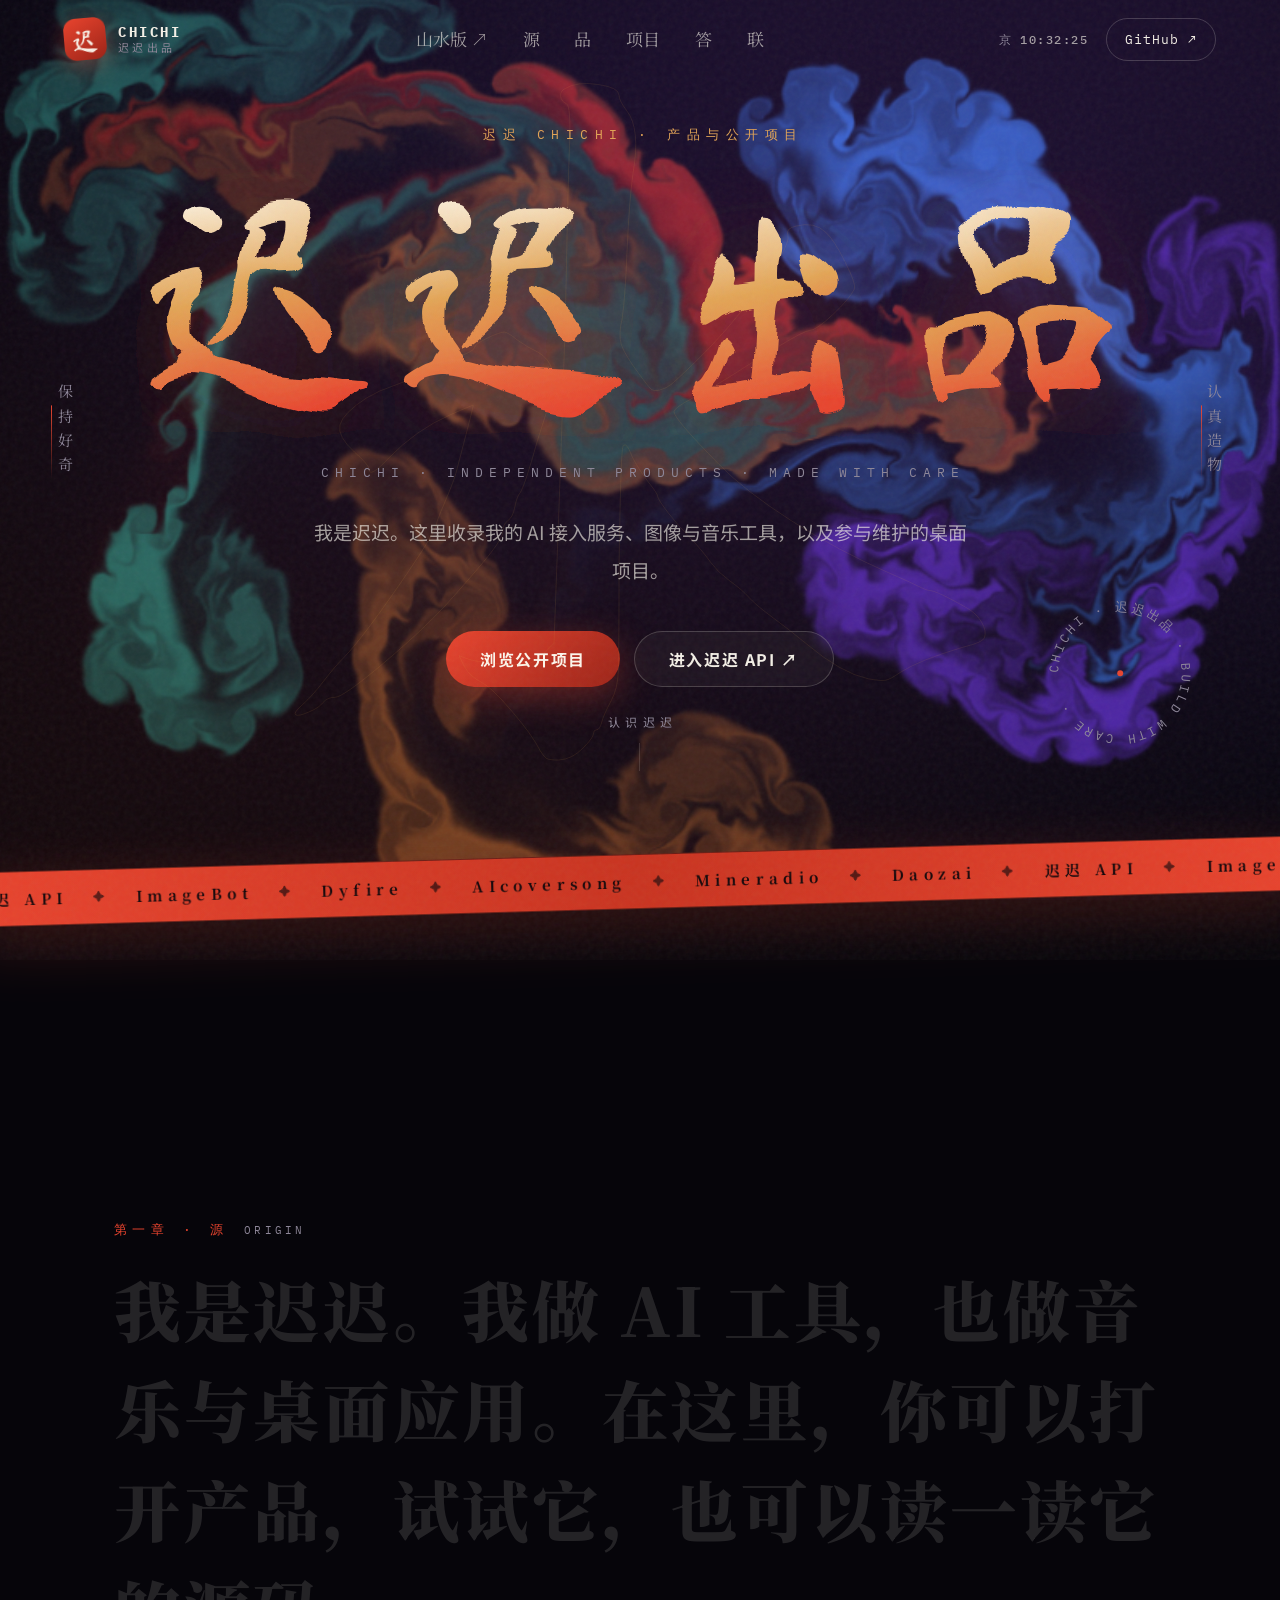
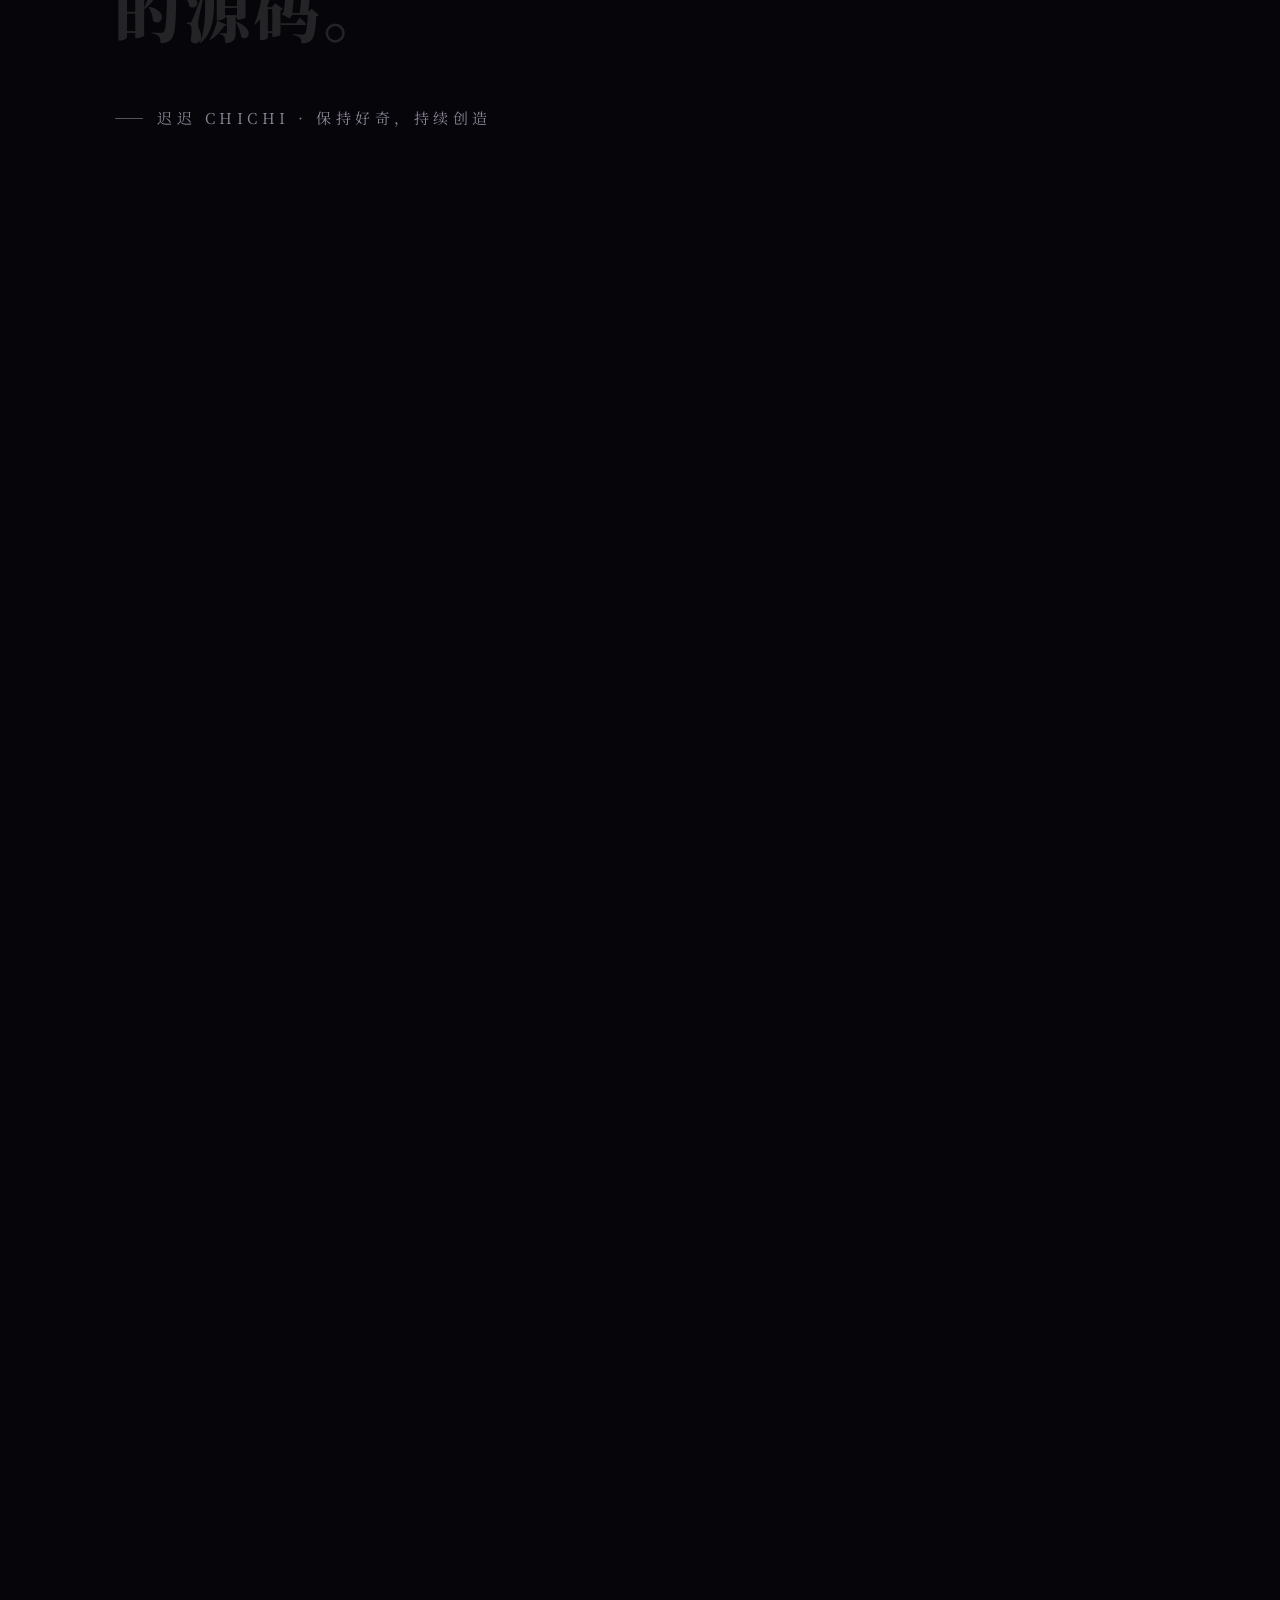
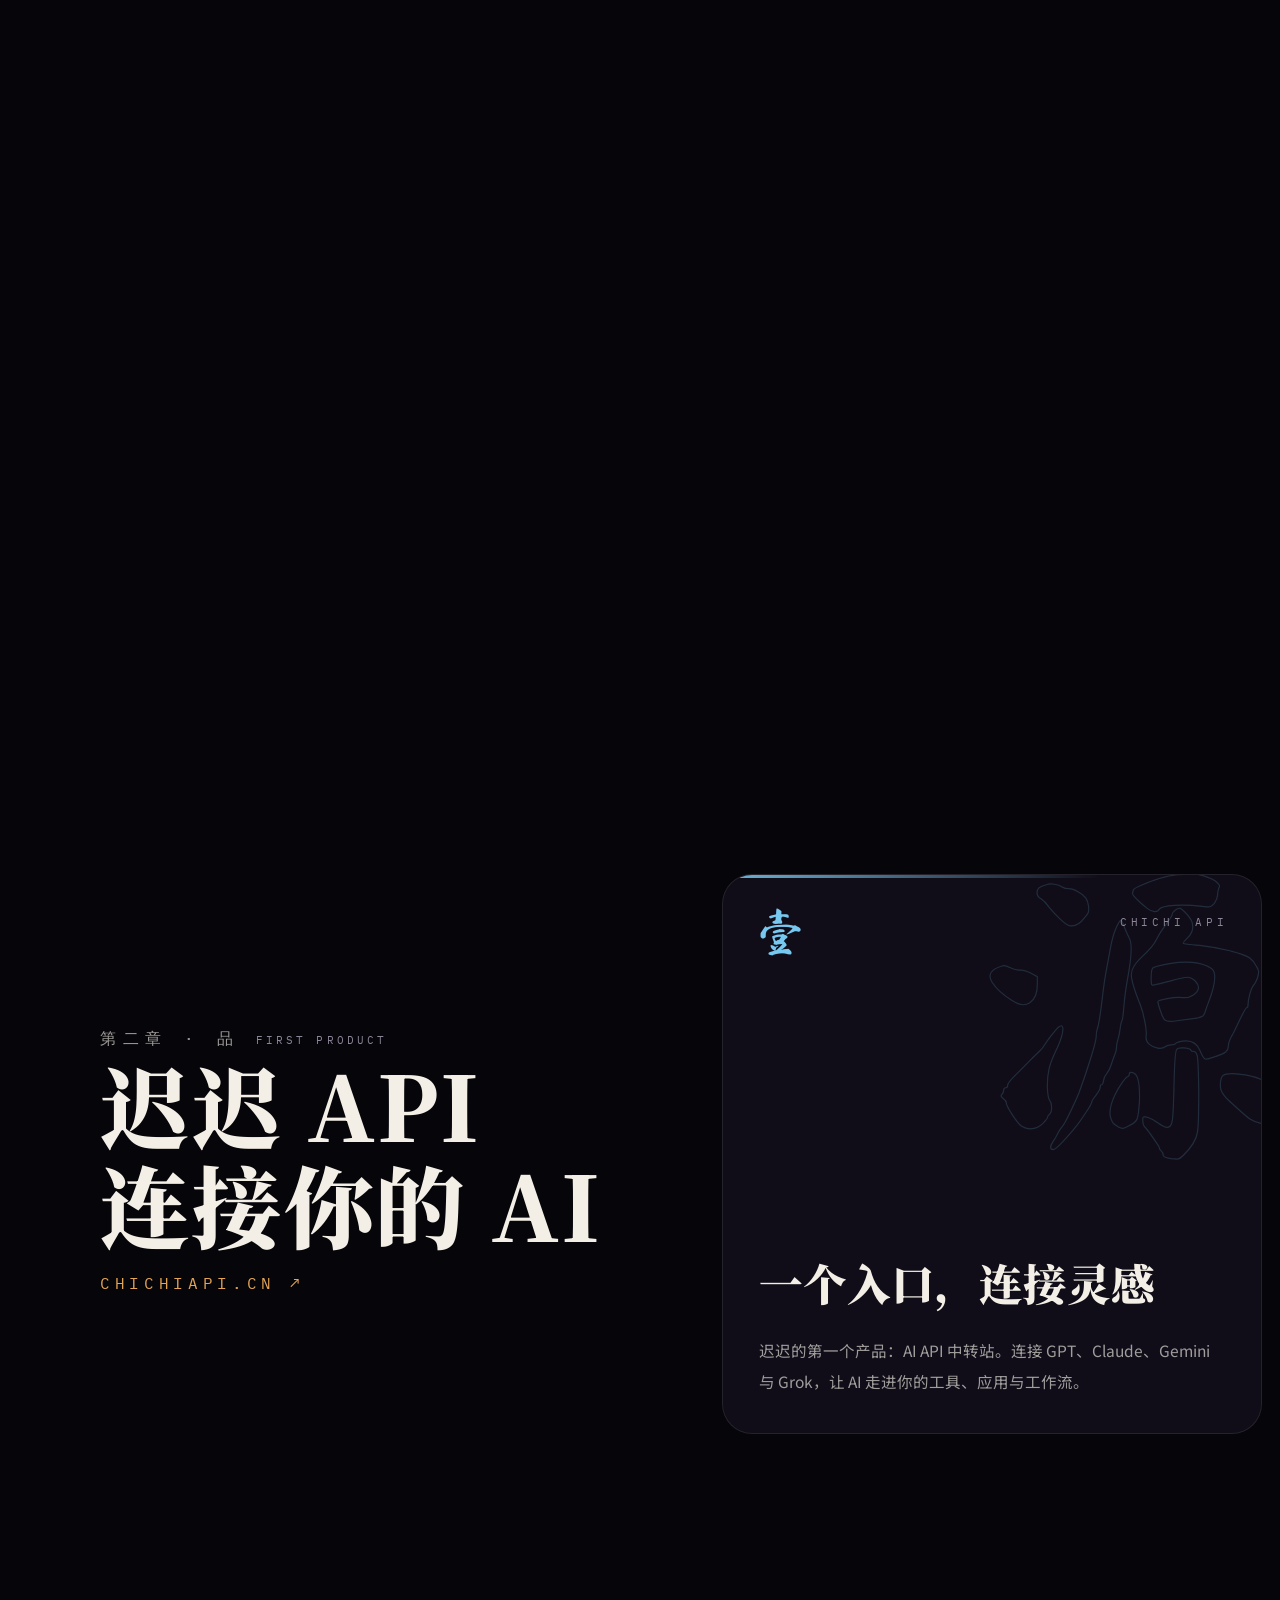
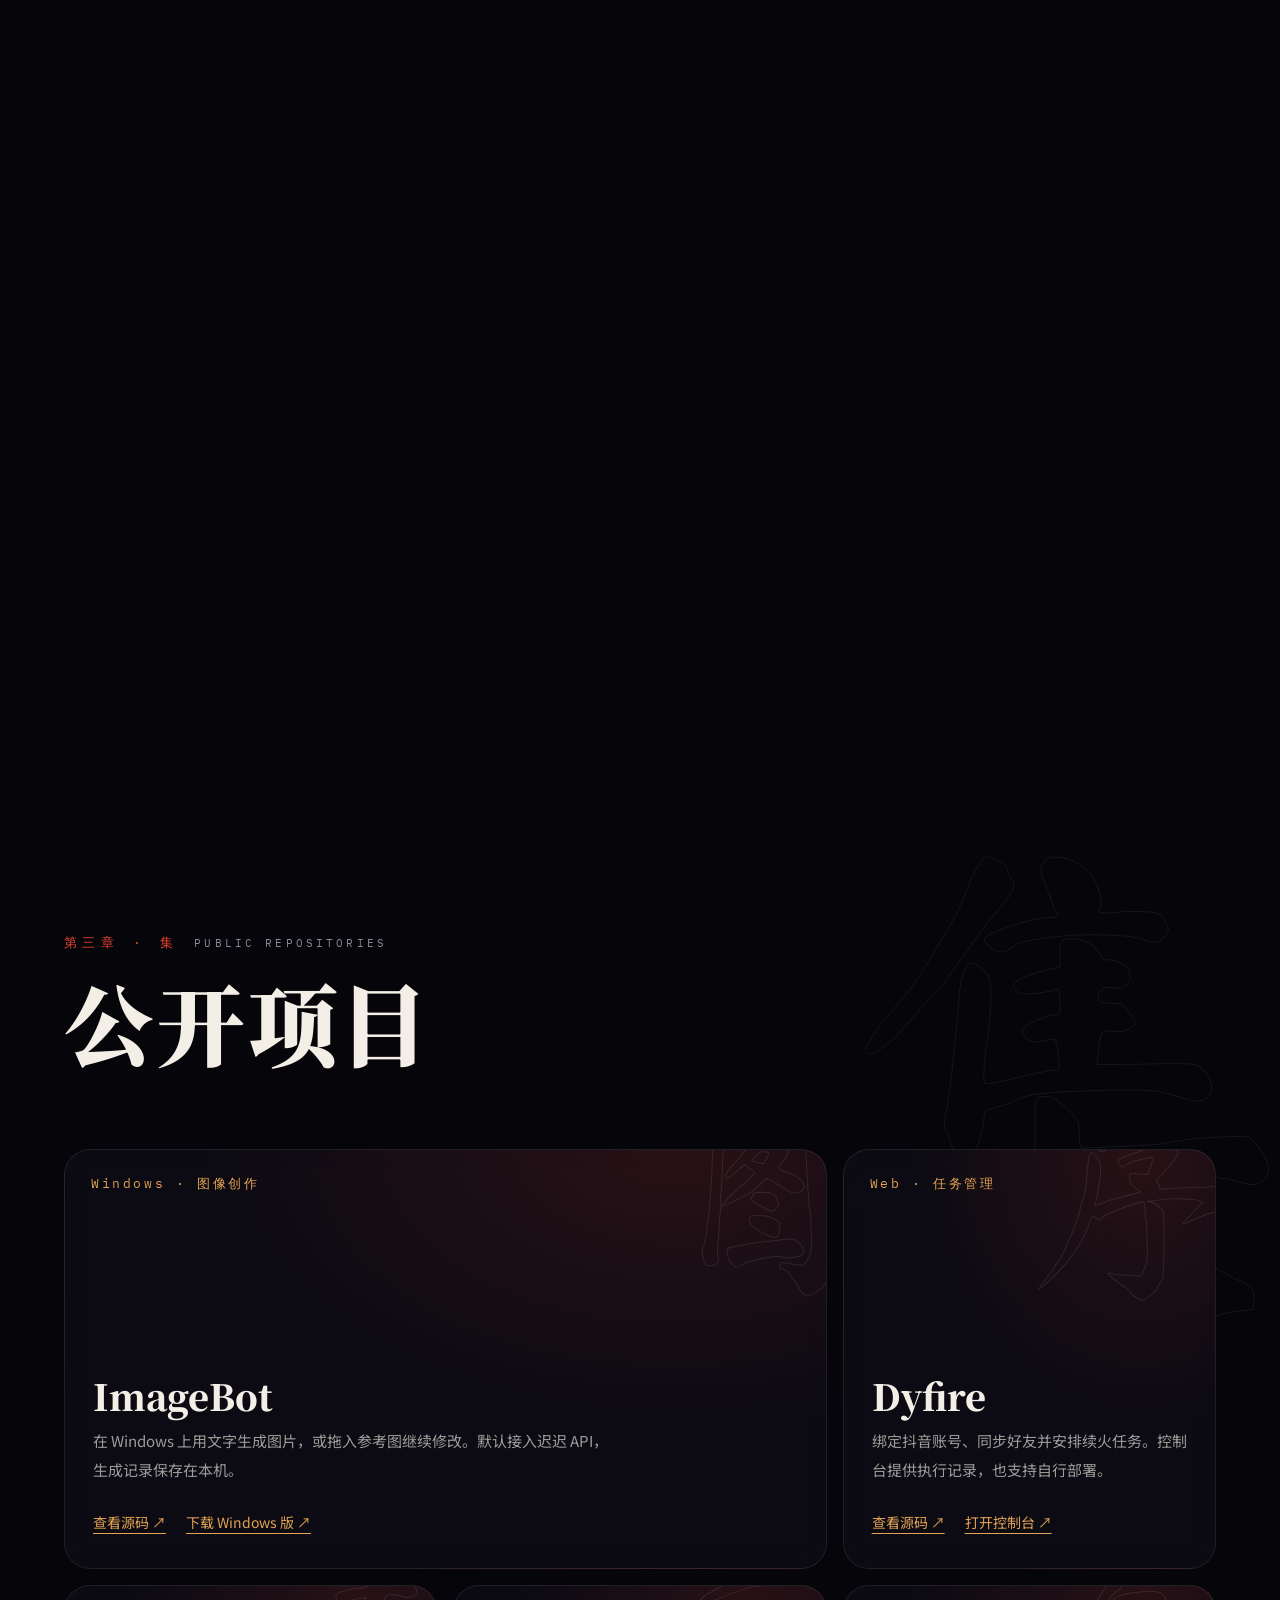
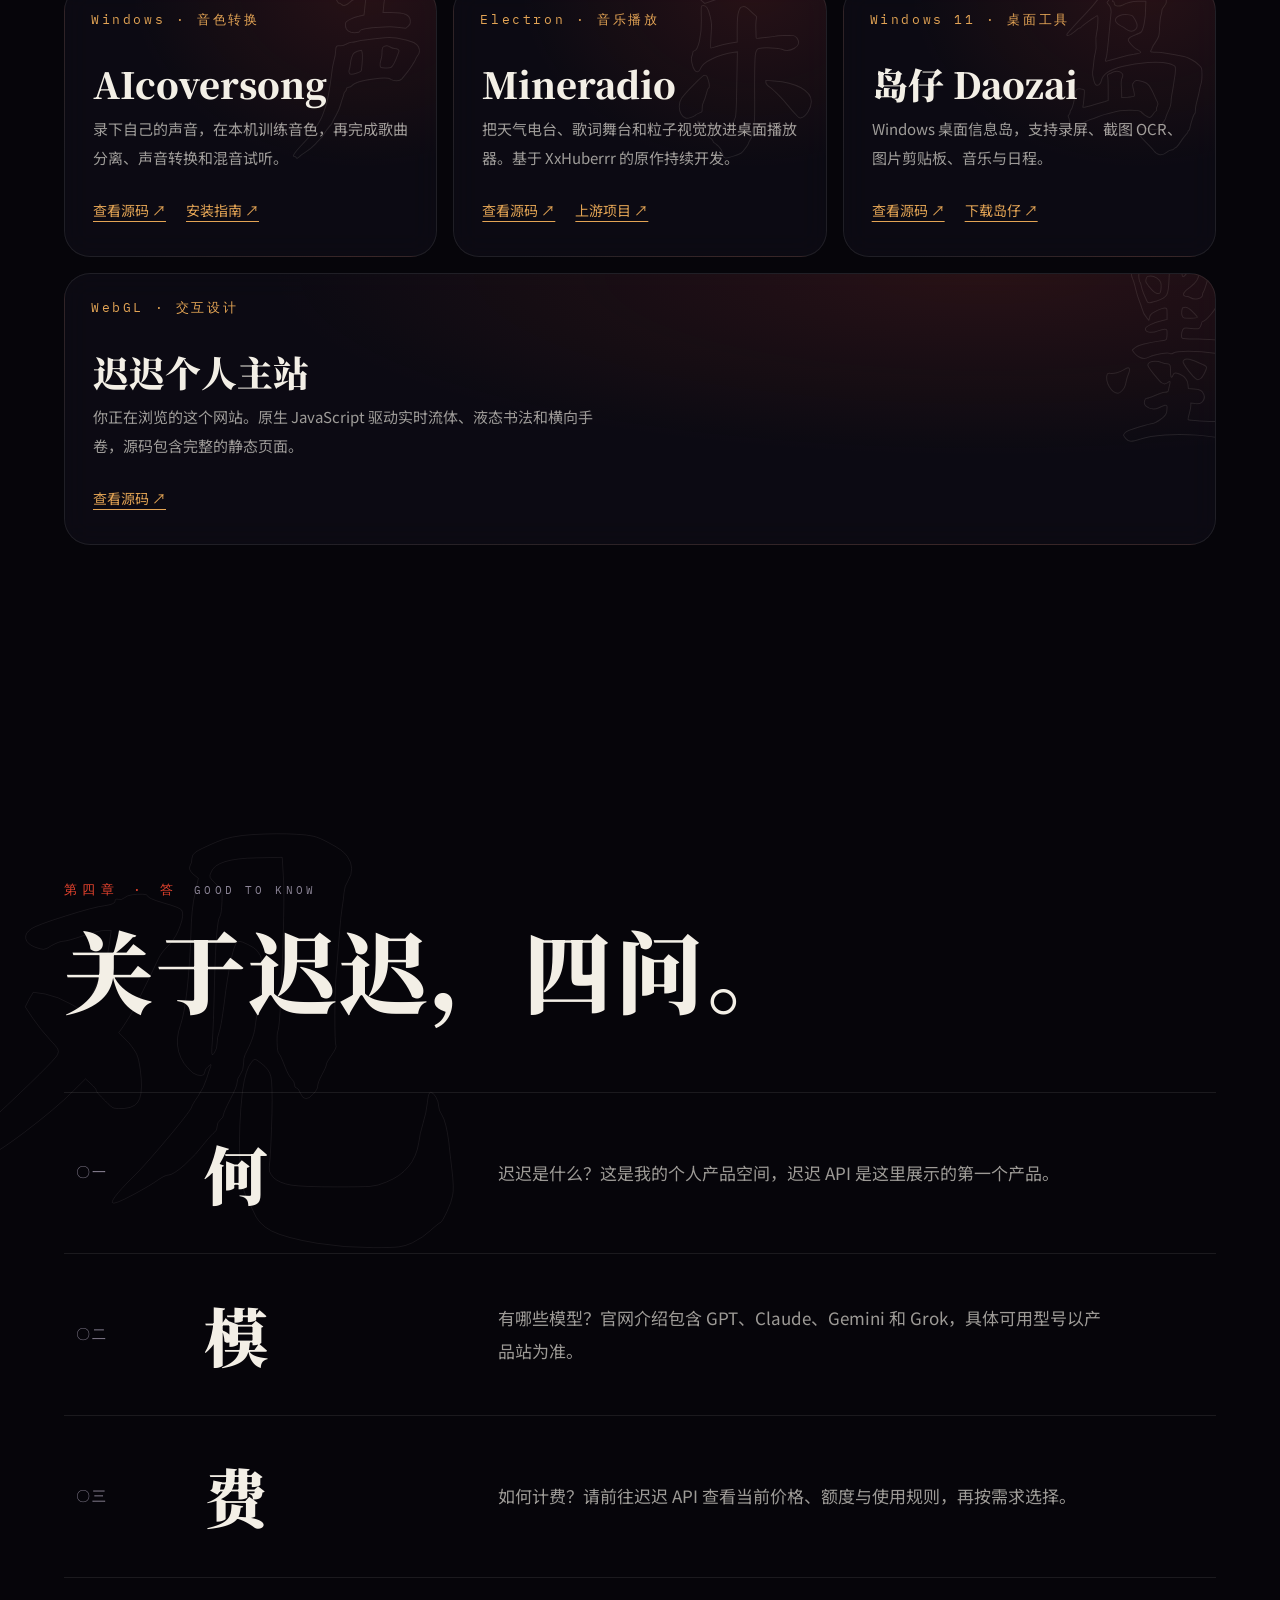
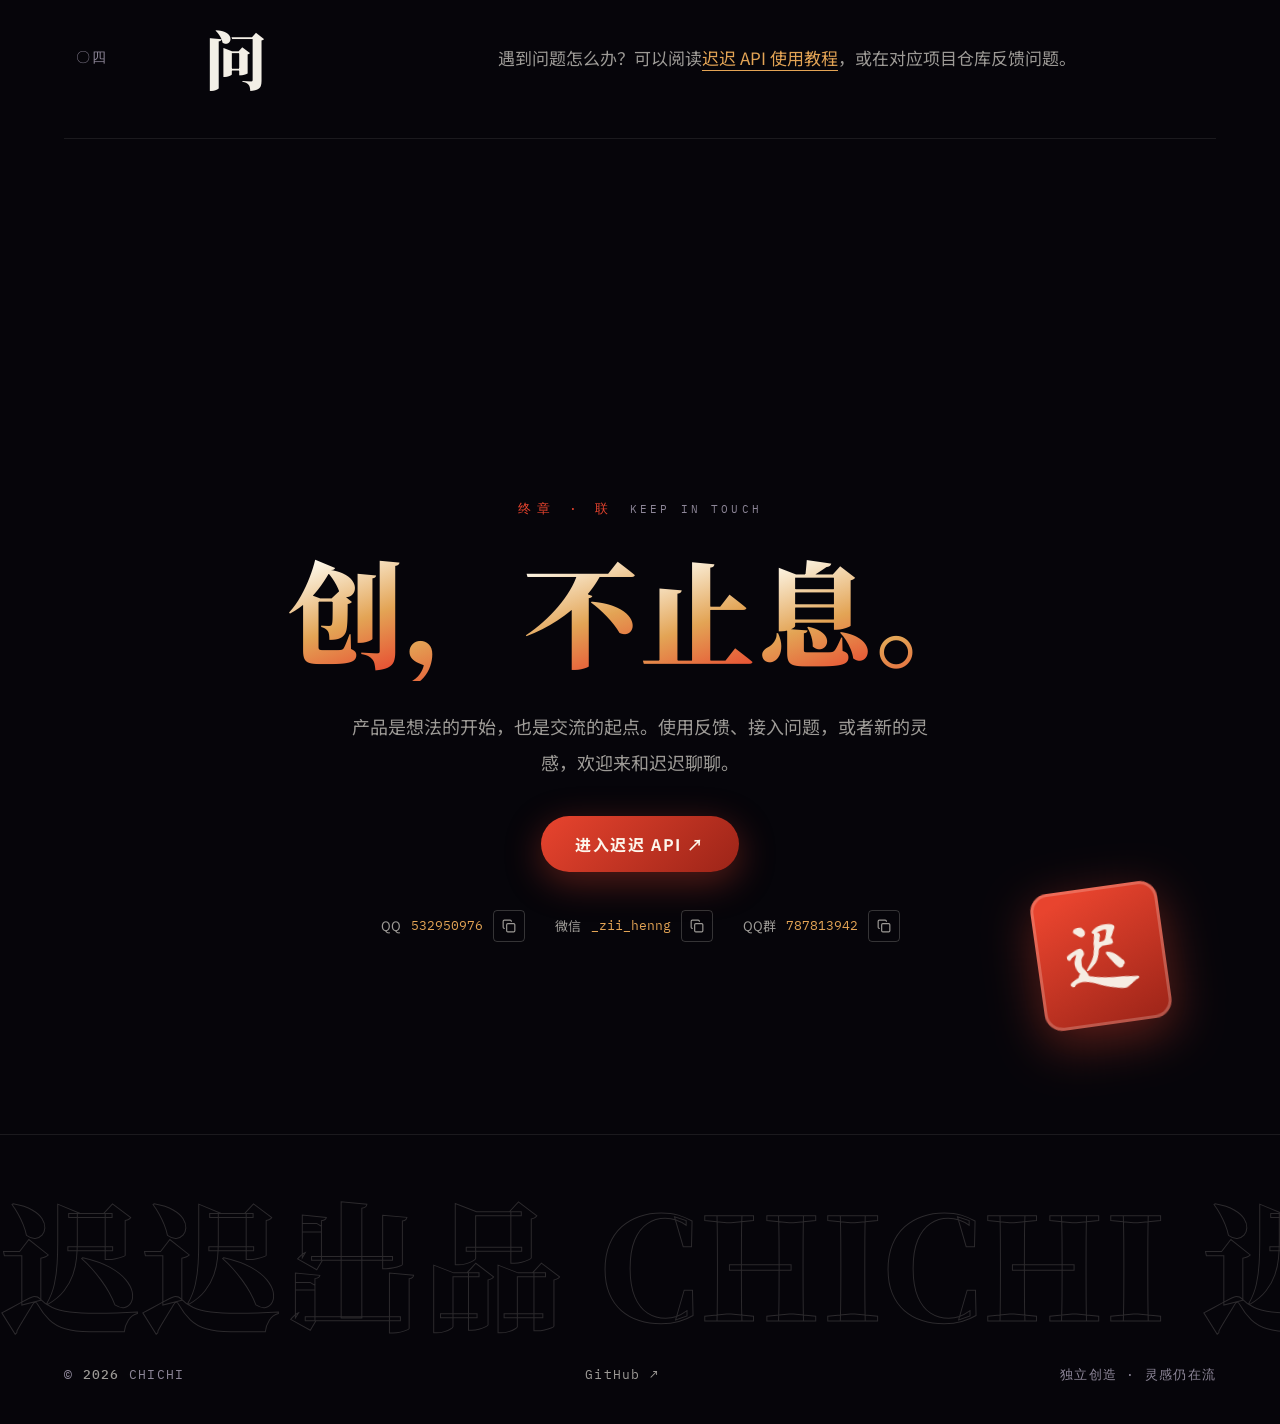
==== commit 642909b9: "Add ink landscape edition with an interactive product and project gallery" ====
--- a/index.html
+++ b/index.html
@@ -9,7 +9,7 @@
     <meta property="og:url" content="https://dh666i.github.io/">
     <meta property="og:type" content="website">
     <meta property="og:title" content="迟迟 CHICHI｜个人主站">
-    <meta property="og:description" content="探索迟迟 API、ImageBot、Dyfire、AIcoversong、Mineradio 与 BrimDeck，查看产品入口、项目源码和上游来源。">
+    <meta property="og:description" content="探索迟迟 API、ImageBot、Dyfire、AIcoversong、Mineradio 与 Daozai，查看产品入口、项目源码和上游来源。">
     <meta property="og:locale" content="zh_CN">
     <meta name="twitter:card" content="summary">
     <title>迟迟 CHICHI｜个人主站 · 产品与公开项目</title>
@@ -78,6 +78,7 @@
             </span>
         </a>
         <nav class="nav-links" aria-label="主导航">
+            <a href="v2/">山水版 ↗</a>
             <a href="#yuan" data-scramble>源</a>
             <a href="#liu" data-scramble>品</a>
             <a href="#projects" data-scramble>项目</a>
@@ -102,6 +103,7 @@
             <a href="#yin"><em>〇五</em><span>联</span><small>CONTACT</small></a>
         </nav>
         <div class="menu-foot">
+            <a href="v2/">山水版 ↗</a>
             <a data-github-link href="https://github.com/dh666i" target="_blank" rel="noreferrer"><span data-github-text>@dh666i</span></a>
             <span>北京时间 <b data-clock>--:--:--</b></span>
         </div>
@@ -143,8 +145,8 @@
 
         <div class="ribbon" aria-hidden="true">
             <div class="ribbon-track">
-                <span>迟迟 API</span><span>ImageBot</span><span>Dyfire</span><span>AIcoversong</span><span>Mineradio</span><span>BrimDeck</span>
-                <span>迟迟 API</span><span>ImageBot</span><span>Dyfire</span><span>AIcoversong</span><span>Mineradio</span><span>BrimDeck</span>
+                <span>迟迟 API</span><span>ImageBot</span><span>Dyfire</span><span>AIcoversong</span><span>Mineradio</span><span>Daozai</span>
+                <span>迟迟 API</span><span>ImageBot</span><span>Dyfire</span><span>AIcoversong</span><span>Mineradio</span><span>Daozai</span>
             </div>
         </div>
 
@@ -253,11 +255,11 @@
                 <article class="card card-e" data-reveal data-tilt>
                     <span class="card-no">Windows 11 · 桌面工具</span>
                     <span class="card-glyph" aria-hidden="true">岛</span>
-                    <h3>BrimDeck</h3>
-                    <p>屏幕顶部的灵动岛，集中展示 AI 编程工具用量、正在播放的音乐和系统状态。基于 MoFeng2223 的原作。</p>
-                    <div class="project-links">
-                        <a href="https://github.com/dh666i/BrimDeck" aria-label="BrimDeck 源码">查看源码 ↗</a>
-                        <a href="https://github.com/MoFeng2223/BrimDeck">上游项目 ↗</a>
+                    <h3>岛仔 Daozai</h3>
+                    <p>Windows 桌面信息岛，支持录屏、截图 OCR、图片剪贴板、音乐与日程。</p>
+                    <div class="project-links">
+                        <a href="https://github.com/dh666i/daozai" aria-label="Daozai 源码">查看源码 ↗</a>
+                        <a href="https://github.com/dh666i/daozai/releases/latest">下载岛仔 ↗</a>
                     </div>
                 </article>
                 <article class="card card-f" data-reveal data-tilt>
--- a/styles.css
+++ b/styles.css
@@ -1558,6 +1558,12 @@
 
 /* Product content additions; the original visual system is retained. */
 .hero { min-height: calc(100svh - 36px); }
+.hero .scroll-hint {
+    position: static;
+    transform: none;
+    margin-top: 18px;
+}
+.hero .scroll-hint i { height: 28px; }
 .portfolio .card {
     min-width: 0;
     padding-top: 76px;
